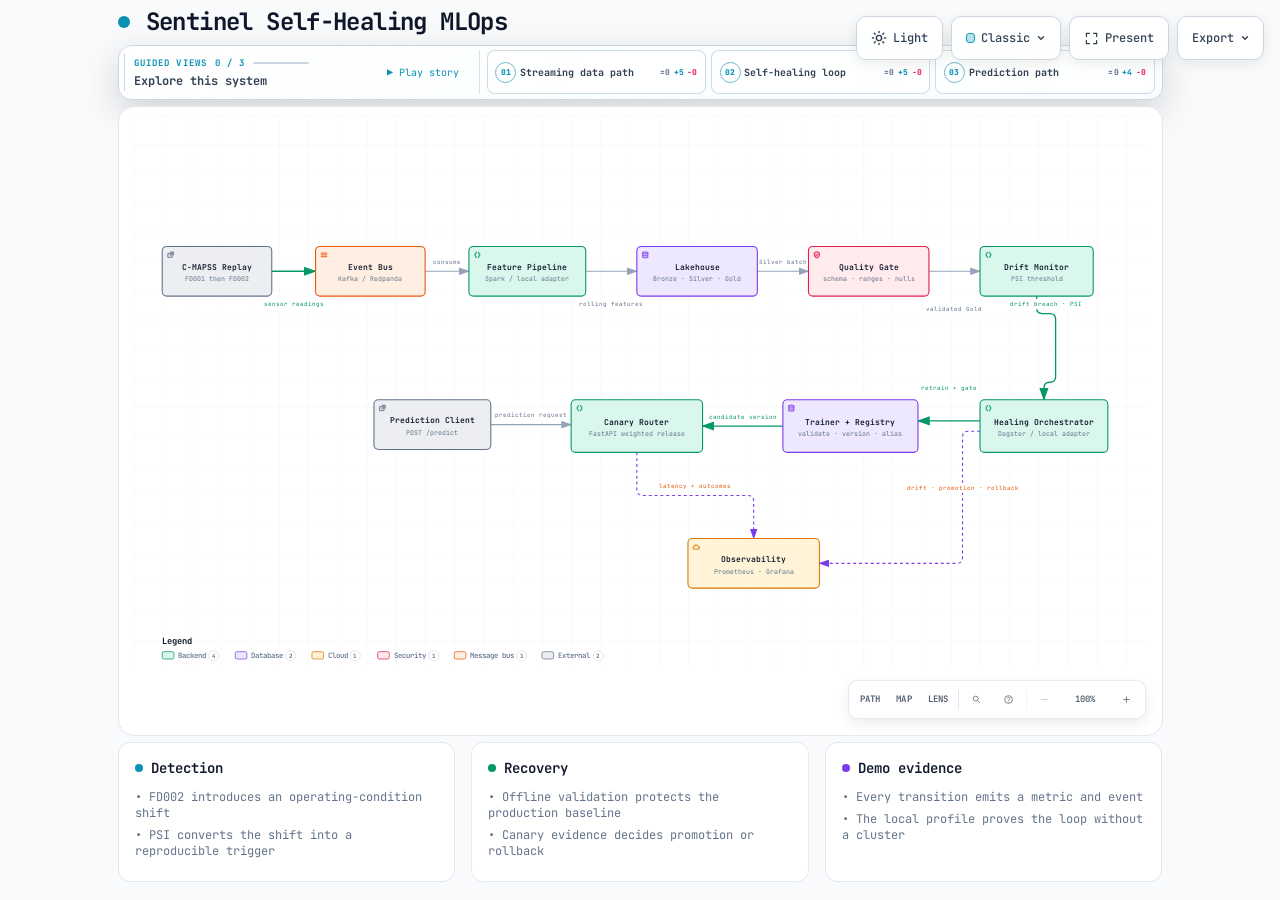
==== architecture.html @ ae62caf4 "feat: add synthetic telemetry generation and associated types - Implemented `generate_telemetry` fun" ====
<!DOCTYPE html>
<html lang="en" data-theme="dark" data-preset="classic">
<head>
  <meta charset="UTF-8">
  <meta name="viewport" content="width=device-width, initial-scale=1.0">
  <meta name="generator" content="archify 2.17.0-dev.0">
  <title>Sentinel Self-Healing MLOps Diagram</title>
  <script>
    // Resolve the theme before first paint so light-preference users don't
    // see a dark flash. The toolbar script below re-applies with UI state.
    (function () {
      try {
        var theme = null;
        try {
          var param = new URLSearchParams(window.location.search).get('theme');
          if (param === 'light' || param === 'dark') theme = param;
          if (new URLSearchParams(window.location.search).get('embed') === '1') {
            document.documentElement.setAttribute('data-embed', 'true');
          }
          if (new URLSearchParams(window.location.search).get('present') === '1') {
            document.documentElement.setAttribute('data-present', 'true');
          }
        } catch (_) {}
        if (!theme) {
          try { theme = localStorage.getItem('archify-theme'); } catch (_) {}
        }
        if (theme !== 'light' && theme !== 'dark') {
          theme = window.matchMedia('(prefers-color-scheme: light)').matches ? 'light' : 'dark';
        }
        document.documentElement.setAttribute('data-theme', theme);
      } catch (_) {}
    })();
  </script>
  <!-- Async font load: a blackholed network must not block first paint.
       The body font stack falls back to system monospace until it lands. -->
  <link rel="preconnect" href="https://fonts.gstatic.com" crossorigin>
  <link href="https://fonts.googleapis.com/css2?family=JetBrains+Mono:wght@400;500;600;700&display=swap"
        rel="stylesheet" media="print" onload="this.media='all'">
  <noscript>
    <link href="https://fonts.googleapis.com/css2?family=JetBrains+Mono:wght@400;500;600;700&display=swap" rel="stylesheet">
  </noscript>
  <style>
    /* ==========================================================
       THEME VARIABLES — switch by toggling [data-theme] on <html>
       ========================================================== */
    :root,
    [data-theme="dark"] {
      --bg: #020617;
      --grid: #1e293b;
      --text: #ffffff;
      --text-muted: #94a3b8;
      --text-dim: #475569;
      /* UI chrome and menu hints need more contrast than SVG .t-dim accents */
      --text-faint: #7d8da1;

      --panel: rgba(15, 23, 42, 0.5);
      --panel-border: #1e293b;
      --lane-fill: rgba(15, 23, 42, 0.22);
      --lane-stroke: #334155;

      --arrow: #64748b;
      --arrow-emphasis: #34d399;

      /* Opaque mask color used behind semi-transparent component fills
         so the arrows drawn underneath are properly hidden. */
      --mask: #0f172a;

      --frontend-fill:    rgba(8, 51, 68, 0.4);
      --frontend-stroke:  #22d3ee;
      --backend-fill:     rgba(6, 78, 59, 0.4);
      --backend-stroke:   #34d399;
      --database-fill:    rgba(76, 29, 149, 0.4);
      --database-stroke:  #a78bfa;
      --cloud-fill:       rgba(120, 53, 15, 0.3);
      --cloud-stroke:     #fbbf24;
      --security-fill:    rgba(136, 19, 55, 0.4);
      --security-stroke:  #fb7185;
      --messagebus-fill:  rgba(251, 146, 60, 0.3);
      --messagebus-stroke:#fb923c;
      --external-fill:    rgba(30, 41, 59, 0.5);
      --external-stroke:  #94a3b8;

      --toolbar-bg:       rgba(15, 23, 42, 0.8);
      --toolbar-border:   #334155;
      --toolbar-text:     #e2e8f0;
      --toolbar-hover:    rgba(15, 23, 42, 0.95);
      --toolbar-menu-bg:  #0f172a;
    }

    [data-theme="light"] {
      --bg: #f8fafc;
      --grid: #e2e8f0;
      --text: #0f172a;
      --text-muted: #64748b;
      --text-dim: #94a3b8;
      --text-faint: #64748b;

      --panel: #ffffff;
      --panel-border: #e2e8f0;
      --lane-fill: rgba(248, 250, 252, 0.65);
      --lane-stroke: #cbd5e1;

      --arrow: #94a3b8;
      --arrow-emphasis: #059669;

      --mask: #ffffff;

      --frontend-fill:    rgba(34, 211, 238, 0.15);
      --frontend-stroke:  #0891b2;
      --backend-fill:     rgba(52, 211, 153, 0.18);
      --backend-stroke:   #059669;
      --database-fill:    rgba(167, 139, 250, 0.2);
      --database-stroke:  #7c3aed;
      --cloud-fill:       rgba(251, 191, 36, 0.18);
      --cloud-stroke:     #d97706;
      --security-fill:    rgba(251, 113, 133, 0.15);
      --security-stroke:  #e11d48;
      --messagebus-fill:  rgba(251, 146, 60, 0.15);
      --messagebus-stroke:#ea580c;
      --external-fill:    rgba(148, 163, 184, 0.18);
      --external-stroke:  #64748b;

      --toolbar-bg:       rgba(255, 255, 255, 0.92);
      --toolbar-border:   #cbd5e1;
      --toolbar-text:     #334155;
      --toolbar-hover:    #ffffff;
      --toolbar-menu-bg:  #ffffff;
    }

    /* ==========================================================
       SIGNAL FLOW — an opt-in, motion-forward visual preset.
       The variables also target a standalone exported SVG, whose
       root carries data-preset and data-theme directly.
       ========================================================== */
    [data-preset="signal-flow"][data-theme="dark"] {
      --bg: #030711;
      --grid: #15233a;
      --panel: rgba(6, 14, 28, 0.78);
      --panel-border: #1d3350;
      --lane-fill: rgba(9, 22, 40, 0.5);
      --lane-stroke: #2c4564;
      --text: #f5fbff;
      --text-muted: #9eb0c7;
      --text-dim: #52667f;
      --text-faint: #7890ad;
      --mask: #07101e;
      --frontend-fill: rgba(6, 182, 212, 0.14);
      --frontend-stroke: #67e8f9;
      --backend-fill: rgba(16, 185, 129, 0.14);
      --backend-stroke: #5eead4;
      --database-fill: rgba(139, 92, 246, 0.16);
      --database-stroke: #c4b5fd;
      --cloud-fill: rgba(245, 158, 11, 0.13);
      --cloud-stroke: #fcd34d;
      --security-fill: rgba(244, 63, 94, 0.13);
      --security-stroke: #fda4af;
      --messagebus-fill: rgba(249, 115, 22, 0.13);
      --messagebus-stroke: #fdba74;
      --external-fill: rgba(71, 85, 105, 0.24);
      --external-stroke: #a5b4c7;
      --arrow: #7890ad;
      --arrow-emphasis: #2dd4bf;
      --toolbar-bg: rgba(7, 16, 30, 0.86);
      --toolbar-border: #29415f;
      --toolbar-menu-bg: #07101e;
    }

    [data-preset="signal-flow"][data-theme="light"] {
      --bg: #f4f9fc;
      --grid: #d4e5ee;
      --panel: rgba(255, 255, 255, 0.82);
      --panel-border: #bfd5e2;
      --lane-fill: rgba(232, 243, 248, 0.62);
      --lane-stroke: #a9c5d5;
      --text: #102638;
      --text-muted: #587287;
      --text-dim: #8aa2b4;
      --text-faint: #668397;
      --mask: #ffffff;
      --frontend-fill: rgba(6, 182, 212, 0.09);
      --frontend-stroke: #0789a1;
      --backend-fill: rgba(5, 150, 105, 0.09);
      --backend-stroke: #087f69;
      --database-fill: rgba(124, 58, 237, 0.09);
      --database-stroke: #7254c7;
      --cloud-fill: rgba(217, 119, 6, 0.08);
      --cloud-stroke: #b9670b;
      --security-fill: rgba(225, 29, 72, 0.08);
      --security-stroke: #c53a59;
      --messagebus-fill: rgba(234, 88, 12, 0.08);
      --messagebus-stroke: #c65f27;
      --external-fill: rgba(100, 116, 139, 0.1);
      --external-stroke: #607a8c;
      --arrow: #7b97aa;
      --arrow-emphasis: #0d9488;
    }

    /* ==========================================================
       BLUEPRINT — a review-first drafting preset for deployment,
       infrastructure, and technical design documentation. It keeps
       the same semantic palette and geometry while trading glow for
       precise grid contrast, squared materials, and drafting marks.
       ========================================================== */
    [data-preset="blueprint"][data-theme="dark"] {
      --bg: #06131f;
      --grid: #17425a;
      --panel: rgba(7, 27, 43, 0.9);
      --panel-border: #27627f;
      --lane-fill: rgba(10, 43, 66, 0.36);
      --lane-stroke: #34799a;
      --text: #e3f6ff;
      --text-muted: #91b8ca;
      --text-dim: #557e92;
      --text-faint: #739caf;
      --mask: #0a2031;
      --frontend-fill: rgba(26, 157, 193, 0.14);
      --frontend-stroke: #66d9ef;
      --backend-fill: rgba(31, 155, 124, 0.13);
      --backend-stroke: #69dfbd;
      --database-fill: rgba(120, 105, 196, 0.14);
      --database-stroke: #b4a8ff;
      --cloud-fill: rgba(197, 145, 43, 0.13);
      --cloud-stroke: #ffd166;
      --security-fill: rgba(199, 76, 104, 0.13);
      --security-stroke: #ff8da1;
      --messagebus-fill: rgba(207, 112, 49, 0.13);
      --messagebus-stroke: #ffad66;
      --external-fill: rgba(84, 119, 139, 0.18);
      --external-stroke: #a7cad9;
      --arrow: #78a3b7;
      --arrow-emphasis: #64dfc1;
      --toolbar-bg: rgba(7, 28, 45, 0.92);
      --toolbar-border: #34799a;
      --toolbar-text: #d8f3ff;
      --toolbar-hover: rgba(18, 58, 83, 0.95);
      --toolbar-menu-bg: #0a2031;
    }

    [data-preset="blueprint"][data-theme="light"] {
      --bg: #edf7fa;
      --grid: #b5d5e1;
      --panel: rgba(249, 253, 255, 0.94);
      --panel-border: #78aabd;
      --lane-fill: rgba(210, 232, 240, 0.42);
      --lane-stroke: #83b2c4;
      --text: #123344;
      --text-muted: #4e7486;
      --text-dim: #86a6b4;
      --text-faint: #668c9d;
      --mask: #f9fdff;
      --frontend-fill: rgba(8, 145, 178, 0.08);
      --frontend-stroke: #087f9c;
      --backend-fill: rgba(5, 128, 101, 0.08);
      --backend-stroke: #08755f;
      --database-fill: rgba(100, 75, 180, 0.08);
      --database-stroke: #6757a8;
      --cloud-fill: rgba(181, 120, 15, 0.08);
      --cloud-stroke: #a86609;
      --security-fill: rgba(190, 48, 80, 0.07);
      --security-stroke: #b32f50;
      --messagebus-fill: rgba(196, 81, 22, 0.07);
      --messagebus-stroke: #b65120;
      --external-fill: rgba(79, 112, 128, 0.08);
      --external-stroke: #506f7e;
      --arrow: #6d93a5;
      --arrow-emphasis: #087f69;
      --toolbar-bg: rgba(247, 252, 254, 0.94);
      --toolbar-border: #8ab5c5;
      --toolbar-text: #294f61;
      --toolbar-hover: #ffffff;
      --toolbar-menu-bg: #f9fdff;
    }

    /* ==========================================================
       EDITORIAL — a warm, publication-minded preset for design
       reviews, launch notes, and documentation. The diagram keeps
       the same semantic palette and exact geometry, but trades
       software chrome for paper, ink, ruled structure, and one
       restrained vermilion accent.
       ========================================================== */
    [data-preset="editorial"][data-theme="dark"] {
      --bg: #181611;
      --grid: #39342a;
      --panel: rgba(35, 31, 24, 0.96);
      --panel-border: #625a4a;
      --lane-fill: rgba(52, 46, 35, 0.46);
      --lane-stroke: #726957;
      --text: #f4eddf;
      --text-muted: #b9ae9b;
      --text-dim: #776e60;
      --text-faint: #9d917e;
      --mask: #231f18;
      --frontend-fill: rgba(43, 133, 142, 0.16);
      --frontend-stroke: #7fc6c7;
      --backend-fill: rgba(63, 132, 92, 0.16);
      --backend-stroke: #8fc29e;
      --database-fill: rgba(117, 91, 141, 0.17);
      --database-stroke: #c0a4d0;
      --cloud-fill: rgba(170, 119, 49, 0.16);
      --cloud-stroke: #d8ad68;
      --security-fill: rgba(157, 69, 65, 0.17);
      --security-stroke: #df9085;
      --messagebus-fill: rgba(174, 79, 42, 0.16);
      --messagebus-stroke: #df946f;
      --external-fill: rgba(126, 115, 96, 0.18);
      --external-stroke: #b8ad99;
      --arrow: #948978;
      --arrow-emphasis: #dd6b3d;
      --toolbar-bg: rgba(35, 31, 24, 0.92);
      --toolbar-border: #625a4a;
      --toolbar-text: #eee5d5;
      --toolbar-hover: #302a20;
      --toolbar-menu-bg: #231f18;
    }

    [data-preset="editorial"][data-theme="light"] {
      --bg: #f2eee5;
      --grid: #d8d0c2;
      --panel: rgba(251, 248, 241, 0.97);
      --panel-border: #c4b9a6;
      --lane-fill: rgba(229, 221, 207, 0.42);
      --lane-stroke: #b8aa94;
      --text: #242018;
      --text-muted: #6f6658;
      --text-dim: #a09788;
      --text-faint: #817767;
      --mask: #fbf8f1;
      --frontend-fill: rgba(31, 117, 126, 0.09);
      --frontend-stroke: #287e84;
      --backend-fill: rgba(42, 119, 75, 0.09);
      --backend-stroke: #397b53;
      --database-fill: rgba(105, 75, 130, 0.09);
      --database-stroke: #765d86;
      --cloud-fill: rgba(157, 103, 31, 0.1);
      --cloud-stroke: #9a671f;
      --security-fill: rgba(153, 58, 52, 0.09);
      --security-stroke: #9e463f;
      --messagebus-fill: rgba(182, 70, 27, 0.09);
      --messagebus-stroke: #ad4b25;
      --external-fill: rgba(101, 91, 75, 0.09);
      --external-stroke: #746b5e;
      --arrow: #8a806f;
      --arrow-emphasis: #bb4c23;
      --toolbar-bg: rgba(251, 248, 241, 0.94);
      --toolbar-border: #c4b9a6;
      --toolbar-text: #40392f;
      --toolbar-hover: #fffdf8;
      --toolbar-menu-bg: #fbf8f1;
    }

    * { margin: 0; padding: 0; box-sizing: border-box; }

    body {
      font-family: 'JetBrains Mono', ui-monospace, SFMono-Regular, Menlo, Consolas, 'DejaVu Sans Mono', 'Liberation Mono', 'Noto Sans Mono CJK SC', 'PingFang SC', 'Hiragino Sans GB', 'Microsoft YaHei', monospace;
      background: var(--bg);
      min-height: 100vh;
      padding: 2rem;
      color: var(--text);
      transition: background 0.2s ease, color 0.2s ease;
    }

    html[data-preset="signal-flow"] body {
      background-image:
        radial-gradient(circle at 18% -8%, rgba(34, 211, 238, 0.14), transparent 34rem),
        radial-gradient(circle at 92% 18%, rgba(139, 92, 246, 0.12), transparent 30rem);
      background-attachment: fixed;
    }
    html[data-preset="signal-flow"][data-theme="light"] body {
      background-image:
        radial-gradient(circle at 18% -8%, rgba(6, 182, 212, 0.12), transparent 34rem),
        radial-gradient(circle at 92% 18%, rgba(139, 92, 246, 0.08), transparent 30rem);
    }
    html[data-preset="blueprint"] body {
      background-image:
        linear-gradient(var(--grid) 1px, transparent 1px),
        linear-gradient(90deg, var(--grid) 1px, transparent 1px);
      background-size: 32px 32px;
      background-position: -1px -1px;
      background-attachment: fixed;
    }
    html[data-preset="editorial"] body {
      background-image:
        linear-gradient(90deg, transparent 0, transparent 5.4rem, color-mix(in srgb, var(--security-stroke) 18%, transparent) 5.4rem, color-mix(in srgb, var(--security-stroke) 18%, transparent) calc(5.4rem + 1px), transparent calc(5.4rem + 1px)),
        repeating-linear-gradient(0deg, transparent 0, transparent 31px, color-mix(in srgb, var(--grid) 36%, transparent) 31px, color-mix(in srgb, var(--grid) 36%, transparent) 32px);
      background-attachment: fixed;
    }

    /* Gallery/embed mode keeps the generated artifact as the source of truth
       while presenting only its diagram surface inside a proof card. */
    html[data-embed="true"] body {
      min-height: 0;
      padding: 0;
      overflow: hidden;
      background: var(--bg);
      background-image: none;
    }
    html[data-embed="true"] .toolbar,
    html[data-embed="true"] .header,
    html[data-embed="true"] .cards,
    html[data-embed="true"] .diagram-nav,
    html[data-embed="true"] .overview-map,
    html[data-embed="true"] .focus-chip,
    html[data-embed="true"] .route-probe,
    html[data-embed="true"] .semantic-lens,
    html[data-embed="true"] .diagram-guide,
    html[data-embed="true"] .node-finder,
    html[data-embed="true"] .guided-views { display: none !important; }
    html[data-embed="true"] .container { max-width: none; }
    html[data-embed="true"] .diagram-container {
      padding: 0.5rem;
      border: 0;
      border-radius: 0;
      box-shadow: none;
    }
    html[data-embed="true"] .diagram-container svg { min-width: 0; }

    /* Share Chapter Cue lives in the HTML viewer layer, not inside the SVG.
       It gives one-shot embeds a title, authored note, truthful stop order,
       and lifecycle state while canonical diagram geometry stays untouched. */
    .share-chapter-cue { display: none; }
    html[data-embed="true"][data-share-playback="true"] .share-chapter-cue:not([hidden]),
    html[data-embed="true"][data-share-moment="true"] .share-chapter-cue:not([hidden]) {
      position: absolute;
      z-index: 18;
      top: 0.85rem;
      left: 50%;
      display: grid;
      grid-template-columns: auto minmax(9rem, 13.5rem) minmax(0, 1fr);
      align-items: center;
      gap: 0.45rem 0.85rem;
      width: min(52rem, calc(100% - 1.5rem));
      min-height: 3.35rem;
      padding: 0.55rem 0.75rem 0.65rem;
      overflow: hidden;
      border: 1px solid color-mix(in srgb, var(--frontend-stroke) 42%, var(--toolbar-border));
      border-radius: 0.75rem;
      background:
        linear-gradient(115deg, color-mix(in srgb, var(--frontend-fill) 52%, transparent), transparent 45%),
        color-mix(in srgb, var(--toolbar-menu-bg) 92%, transparent);
      color: var(--toolbar-text);
      box-shadow: 0 14px 42px rgba(0, 0, 0, 0.3), inset 0 1px 0 rgba(255, 255, 255, 0.045);
      backdrop-filter: blur(16px);
      pointer-events: none;
      animation: archify-share-cue-enter 280ms cubic-bezier(0.22, 1, 0.36, 1) both;
    }
    html[data-preset="blueprint"] .share-chapter-cue {
      border-radius: 0.2rem;
      background:
        linear-gradient(90deg, color-mix(in srgb, var(--frontend-fill) 46%, transparent), transparent 36%),
        var(--toolbar-menu-bg);
      box-shadow: 0 10px 28px rgba(0, 0, 0, 0.2);
      backdrop-filter: none;
    }
    html[data-preset="editorial"] .share-chapter-cue {
      border-color: var(--panel-border);
      background:
        linear-gradient(90deg, color-mix(in srgb, var(--security-fill) 58%, transparent), transparent 42%),
        var(--toolbar-menu-bg);
      box-shadow: 0 10px 30px color-mix(in srgb, #000 18%, transparent);
      backdrop-filter: none;
    }
    html[data-preset="editorial"] .share-chapter-state { color: var(--arrow-emphasis); }
    html[data-preset="editorial"] .share-chapter-state::before {
      border-radius: 0;
      box-shadow: none;
      transform: rotate(45deg) scale(0.8);
    }
    .share-chapter-index {
      display: grid;
      gap: 0.12rem;
      min-width: 5rem;
      padding-right: 0.75rem;
      border-right: 1px solid var(--toolbar-border);
    }
    .share-chapter-state {
      display: inline-flex;
      align-items: center;
      gap: 0.36rem;
      color: var(--frontend-stroke);
      font-size: 0.5rem;
      font-weight: 800;
      letter-spacing: 0.14em;
      text-transform: uppercase;
    }
    .share-chapter-state::before {
      width: 0.38rem;
      height: 0.38rem;
      border-radius: 50%;
      background: currentColor;
      box-shadow: 0 0 10px currentColor;
      content: '';
    }
    .share-chapter-cue[data-state="playing"] .share-chapter-state::before {
      animation: archify-share-cue-pulse 1.15s ease-in-out infinite;
    }
    .share-chapter-count {
      color: var(--text-faint);
      font-size: 0.5rem;
      font-weight: 700;
      letter-spacing: 0.08em;
      text-transform: uppercase;
    }
    .share-chapter-copy { min-width: 0; }
    .share-chapter-copy strong,
    .share-chapter-copy small,
    .share-chapter-route {
      display: block;
      overflow: hidden;
      text-overflow: ellipsis;
      white-space: nowrap;
    }
    .share-chapter-copy strong {
      color: var(--toolbar-text);
      font-size: 0.6875rem;
      line-height: 1.35;
    }
    .share-chapter-copy small {
      margin-top: 0.08rem;
      color: var(--text-muted);
      font-size: 0.5rem;
      line-height: 1.35;
    }
    .share-chapter-route {
      color: color-mix(in srgb, var(--frontend-stroke) 76%, var(--text-muted));
      font-size: 0.5625rem;
      font-weight: 650;
      letter-spacing: 0.015em;
      text-align: right;
    }
    .share-chapter-progress {
      position: absolute;
      right: 0;
      bottom: 0;
      left: 0;
      height: 2px;
      overflow: hidden;
      background: color-mix(in srgb, var(--toolbar-border) 72%, transparent);
    }
    .share-chapter-progress span {
      display: block;
      width: 100%;
      height: 100%;
      background: linear-gradient(90deg, var(--frontend-stroke), var(--database-stroke));
      box-shadow: 0 0 12px var(--frontend-stroke);
      transform: scaleX(0);
      transform-origin: left center;
    }

    /* Presentation Stage is a viewer-only layer: it gives the live diagram
       the viewport while keeping guided views, theme, focus, and exports real.
       Embed mode wins when both query parameters are present. */
    html[data-present="true"]:not([data-embed="true"]) body {
      height: 100dvh;
      min-height: 0;
      padding: 1rem;
      overflow: hidden;
    }
    html[data-present="true"]:not([data-embed="true"]) .container {
      display: flex;
      flex-direction: column;
      gap: 0.75rem;
      width: 100%;
      max-width: none;
      height: calc(100dvh - 2rem);
    }
    html[data-present="true"]:not([data-embed="true"]) .header {
      flex: none;
      min-width: 0;
      margin: 0;
      padding-right: 23rem;
    }
    html[data-present="true"]:not([data-embed="true"]) .header-row { margin-bottom: 0.25rem; }
    html[data-present="true"]:not([data-embed="true"]) .subtitle {
      overflow: hidden;
      text-overflow: ellipsis;
      white-space: nowrap;
    }
    html[data-present="true"]:not([data-embed="true"]) .guided-views {
      flex: none;
      margin-bottom: 0;
    }
    html[data-present="true"]:not([data-embed="true"]) .diagram-container {
      display: flex;
      flex: 1 1 auto;
      align-items: center;
      justify-content: center;
      min-height: 0;
      padding: 0.75rem;
      padding-bottom: calc(0.75rem + var(--archify-nav-reserve));
    }
    html[data-present="true"]:not([data-embed="true"]) .diagram-container > svg {
      flex: 1 1 auto;
      height: 100%;
      min-height: 0;
      width: 100%;
      min-width: 0;
    }
    html[data-present="true"]:not([data-embed="true"]) .cards { display: none; }
    html[data-present="true"]:not([data-embed="true"]) #btn-present {
      border-color: var(--frontend-stroke);
      color: var(--frontend-stroke);
    }

    /* The reader owns only the outer scale. Wide diagrams keep one authored
       SVG/viewBox while the runtime chooses a desktop width from the actual
       vertical budget. This avoids device-specific files and breakpoint
       jumps between a laptop and a tall monitor. */
    .container {
      width: 100%;
      max-width: var(--archify-reader-width, 1440px);
      margin: 0 auto;
    }
    @media (min-width: 768px) and (max-height: 920px) {
      .header { margin-bottom: 1rem; }
      .diagram-container { padding: 1rem; }
      .cards { margin-top: 1rem; }
      .card { padding: 1rem; }
    }

    .header { margin-bottom: 1.5rem; padding-right: 29.5rem; }

    html[data-preset="signal-flow"] .header,
    html[data-preset="blueprint"] .header,
    html[data-preset="editorial"] .header { padding-right: 29.5rem; }

    .header-row {
      display: flex;
      align-items: center;
      gap: 1rem;
      margin-bottom: 0.5rem;
    }

    .pulse-dot {
      width: 12px;
      height: 12px;
      background: var(--frontend-stroke);
      border-radius: 50%;
      animation: none;
    }

    html[data-motion-capable="true"] .pulse-dot { animation: pulse 2s infinite; }

    @keyframes pulse {
      0%, 100% { opacity: 1; }
      50% { opacity: 0.5; }
    }

    h1 {
      font-size: 1.5rem;
      font-weight: 700;
      letter-spacing: -0.025em;
    }

    .subtitle {
      color: var(--text-muted);
      font-size: 0.875rem;
      margin-left: 1.75rem;
    }

    html[data-preset="signal-flow"] .header-row::after {
      content: attr(data-preset-badge-signal-flow);
      margin-left: auto;
      color: var(--frontend-stroke);
      border: 1px solid var(--frontend-stroke);
      border-radius: 999px;
      padding: 0.28rem 0.6rem;
      font-size: 0.625rem;
      letter-spacing: 0.12em;
      opacity: 0.82;
      box-shadow: 0 0 20px rgba(34, 211, 238, 0.12);
      white-space: nowrap;
    }

    html[data-preset="blueprint"] .pulse-dot {
      width: 10px;
      height: 10px;
      border: 1px solid var(--frontend-stroke);
      border-radius: 1px;
      background: transparent;
      box-shadow: inset 0 0 0 2px var(--bg);
      transform: rotate(45deg);
      animation: none;
    }
    html[data-preset="blueprint"] .header-row::after {
      content: attr(data-preset-badge-blueprint);
      margin-left: auto;
      padding: 0.28rem 0.55rem;
      border-top: 1px solid var(--frontend-stroke);
      border-bottom: 1px solid var(--frontend-stroke);
      color: var(--frontend-stroke);
      font-size: 0.5625rem;
      font-weight: 700;
      letter-spacing: 0.14em;
      white-space: nowrap;
    }

    html[data-preset="editorial"] h1,
    html[data-preset="editorial"] .card h3 {
      font-family: Georgia, 'Times New Roman', 'Songti SC', STSong, serif;
      letter-spacing: -0.02em;
    }
    html[data-preset="editorial"] h1 { font-size: 1.72rem; font-weight: 600; }
    html[data-preset="editorial"] .pulse-dot {
      width: 9px;
      height: 9px;
      border: 1px solid var(--arrow-emphasis);
      border-radius: 0;
      background: var(--arrow-emphasis);
      box-shadow: 0 0 0 3px color-mix(in srgb, var(--arrow-emphasis) 14%, transparent);
      transform: rotate(45deg);
      animation: none;
    }
    html[data-preset="editorial"] .header-row::after {
      content: attr(data-preset-badge-editorial);
      margin-left: auto;
      padding: 0.32rem 0 0.24rem;
      border-bottom: 2px solid var(--arrow-emphasis);
      color: var(--arrow-emphasis);
      font-family: Georgia, 'Times New Roman', serif;
      font-size: 0.625rem;
      font-style: italic;
      font-weight: 600;
      letter-spacing: 0.08em;
      white-space: nowrap;
    }

    .diagram-container {
      --archify-nav-reserve: 0px;
      background: var(--panel);
      border-radius: 1rem;
      border: 1px solid var(--panel-border);
      padding: 1.5rem;
      padding-bottom: calc(1.5rem + var(--archify-nav-reserve));
      overflow: hidden;
      position: relative;
    }

    html[data-preset="signal-flow"] .diagram-container {
      position: relative;
      overflow: hidden;
      background: linear-gradient(180deg, rgba(8, 20, 38, 0.82), rgba(3, 8, 18, 0.94));
      box-shadow: inset 0 1px 0 rgba(255, 255, 255, 0.04), 0 28px 80px rgba(0, 0, 0, 0.34);
    }
    html[data-preset="signal-flow"][data-theme="light"] .diagram-container {
      background: linear-gradient(180deg, rgba(255, 255, 255, 0.9), rgba(237, 246, 250, 0.94));
      box-shadow: inset 0 1px 0 rgba(255, 255, 255, 0.72), 0 24px 60px rgba(45, 78, 99, 0.12);
    }
    html[data-preset="blueprint"] .diagram-container {
      border-color: var(--panel-border);
      border-radius: 0.35rem;
      background: var(--panel);
      box-shadow:
        inset 0 0 0 1px color-mix(in srgb, var(--panel-border) 34%, transparent),
        0 18px 48px rgba(0, 0, 0, 0.16);
    }
    html[data-preset="blueprint"] .diagram-container::after {
      content: "";
      position: absolute;
      z-index: 10;
      inset: 0.7rem;
      pointer-events: none;
      background:
        linear-gradient(var(--frontend-stroke), var(--frontend-stroke)) left top / 1.35rem 1px no-repeat,
        linear-gradient(var(--frontend-stroke), var(--frontend-stroke)) left top / 1px 1.35rem no-repeat,
        linear-gradient(var(--frontend-stroke), var(--frontend-stroke)) right top / 1.35rem 1px no-repeat,
        linear-gradient(var(--frontend-stroke), var(--frontend-stroke)) right top / 1px 1.35rem no-repeat,
        linear-gradient(var(--frontend-stroke), var(--frontend-stroke)) left bottom / 1.35rem 1px no-repeat,
        linear-gradient(var(--frontend-stroke), var(--frontend-stroke)) left bottom / 1px 1.35rem no-repeat,
        linear-gradient(var(--frontend-stroke), var(--frontend-stroke)) right bottom / 1.35rem 1px no-repeat,
        linear-gradient(var(--frontend-stroke), var(--frontend-stroke)) right bottom / 1px 1.35rem no-repeat;
      opacity: 0.58;
    }
    html[data-preset="editorial"] .diagram-container {
      overflow: hidden;
      border-color: var(--panel-border);
      border-radius: 0.38rem;
      background:
        linear-gradient(90deg, color-mix(in srgb, var(--security-fill) 58%, transparent), transparent 12%),
        var(--panel);
      box-shadow:
        0 1px 0 color-mix(in srgb, var(--text) 6%, transparent),
        0 18px 48px color-mix(in srgb, #000 19%, transparent);
    }
    html[data-preset="editorial"] .diagram-container::after {
      position: absolute;
      z-index: 10;
      top: 0.72rem;
      right: 1.25rem;
      padding: 0.2rem 0.52rem;
      border: 1px solid var(--panel-border);
      background: var(--panel);
      color: var(--arrow-emphasis);
      content: attr(data-preset-badge-editorial-plate);
      font-family: Georgia, 'Times New Roman', serif;
      font-size: 0.52rem;
      font-style: italic;
      font-weight: 600;
      letter-spacing: 0.09em;
      pointer-events: none;
    }
    html[data-embed="true"][data-preset="editorial"] .diagram-container::after { display: none; }
    html[data-motion-capable="true"][data-preset="signal-flow"][data-ambient-motion="running"] .diagram-container::before {
      content: "";
      position: absolute;
      inset: 0;
      pointer-events: none;
      background: linear-gradient(115deg, transparent 28%, rgba(103, 232, 249, 0.035) 48%, transparent 68%);
      transform: translateX(-70%);
      animation: archify-signal-scan 4.8s ease-in-out 1 both;
    }

    /* Motion Governor gives the reader a real static state and gives the
       strongest semantic action the only motion budget. Atmosphere resets to
       its authored base instead of freezing mid-cycle. Static artifacts never
       start a decorative pulse or scan. */
    html:not([data-motion-capable="true"]) svg[data-animation="trace"] [data-animate] {
      animation: none !important;
    }
    html[data-motion="still"] .pulse-dot,
    html[data-motion="still"] .diagram-container::before,
    html[data-motion="still"] svg[data-animation="trace"] [data-animate],
    html[data-motion-owner] .pulse-dot,
    html[data-motion-owner] .diagram-container::before,
    html[data-motion-owner] svg[data-animation="trace"] [data-animate],
    html[data-embed="true"] .pulse-dot,
    html[data-embed="true"] .diagram-container::before,
    html[data-share-playback="true"] .pulse-dot,
    html[data-share-playback="true"] .diagram-container::before,
    html[data-document-hidden="true"] .pulse-dot,
    html[data-document-hidden="true"] .diagram-container::before,
    html[data-document-hidden="true"] svg[data-animation="trace"] [data-animate] {
      animation: none !important;
    }
    html[data-motion="still"] .diagram-container::before,
    html[data-motion-owner] .diagram-container::before,
    html[data-embed="true"] .diagram-container::before,
    html[data-share-playback="true"] .diagram-container::before {
      opacity: 0;
    }
    html[data-motion="still"] .guided-view-progress span,
    html[data-motion="still"] .guided-story-caption,
    html[data-motion="still"] .story-trail-flow,
    html[data-motion="still"] .intent-trace-flow,
    html[data-motion="still"] .route-probe-flow,
    html[data-motion="still"] .route-journey-flow,
    html[data-motion="still"] .semantic-lens-flow,
    html[data-motion="still"] .diagram-guide,
    html[data-motion="still"] [data-story-step],
    html[data-motion="still"] .overview-map-live,
    html[data-motion="still"] .guided-view-stop,
    html[data-motion="still"] .share-chapter-cue,
    html[data-motion="still"] .share-chapter-state::before,
    html[data-motion="still"] .share-chapter-progress span,
    html[data-document-hidden="true"] .guided-view-progress span,
    html[data-document-hidden="true"] .story-trail-flow,
    html[data-document-hidden="true"] .intent-trace-flow,
    html[data-document-hidden="true"] .route-probe-flow,
    html[data-document-hidden="true"] .route-journey-flow,
    html[data-document-hidden="true"] .semantic-lens-flow,
    html[data-document-hidden="true"] .diagram-guide,
    html[data-document-hidden="true"] [data-story-step],
    html[data-document-hidden="true"] .overview-map-live,
    html[data-document-hidden="true"] .guided-view-stop,
    html[data-document-hidden="true"] .share-chapter-cue,
    html[data-document-hidden="true"] .share-chapter-state::before,
    html[data-document-hidden="true"] .share-chapter-progress span {
      animation: none !important;
    }
    html[data-motion="still"] .guided-view-progress span {
      transform: scaleX(1) !important;
    }
    html[data-motion="still"] svg[data-story-playing="true"] .story-trail-flow {
      stroke-dasharray: none;
      stroke-dashoffset: 0;
      opacity: 0.55;
    }
    html[data-motion="still"] .intent-trace-flow,
    html[data-motion="still"] .route-probe-flow {
      stroke-dasharray: none;
      stroke-dashoffset: 0;
      opacity: 0.72;
    }
    html[data-motion="still"] .route-journey-overlay,
    html[data-document-hidden="true"] .route-journey-overlay { display: none !important; }
    html[data-motion="still"] .relationship-pulse-overlay,
    html[data-motion="still"] .story-carrier-overlay,
    html[data-document-hidden="true"] .story-carrier-overlay { display: none !important; }
    html[data-motion="still"] .chapter-handoff-overlay { display: none !important; }
    html[data-motion="still"] .chapter-handoff-anchor { animation: none !important; }
    html[data-motion="still"] .guided-view-chapter,
    html[data-motion="still"] svg [data-node-id],
    html[data-motion="still"] svg [data-edge-from],
    html[data-motion="still"] svg [data-detail],
    html[data-motion="still"] svg [data-detail-anchor],
    html[data-motion="still"] svg [data-legend-hit],
    html[data-motion="still"] svg {
      transition: none !important;
    }

    svg {
      width: 100%;
      min-width: min(900px, 100%);
      display: block;
      transform-origin: 0 0;
      transition: transform 0.18s ease;
    }

    .diagram-container.is-camera-moving svg {
      transition: transform 0.42s cubic-bezier(0.22, 1, 0.36, 1);
    }
    .diagram-container.is-camera-transaction svg { transition: none; }
    .diagram-container.is-pannable { cursor: grab; }
    .diagram-container.is-panning { cursor: grabbing; user-select: none; }
    .diagram-container.is-panning svg { transition: none; }

    .diagram-nav {
      position: absolute;
      right: 1rem;
      bottom: 1rem;
      z-index: 12;
      display: inline-flex;
      align-items: center;
      max-width: calc(100% - 2rem);
      padding: 0.15rem;
      gap: 0;
      overflow-x: auto;
      border: 1px solid color-mix(in srgb, var(--toolbar-border) 48%, transparent);
      border-radius: 0.58rem;
      background: color-mix(in srgb, var(--toolbar-bg) 82%, transparent);
      box-shadow: 0 5px 14px rgba(0, 0, 0, 0.07);
      backdrop-filter: blur(10px);
      scrollbar-width: none;
    }
    .diagram-nav::-webkit-scrollbar { display: none; }
    .diagram-nav button,
    .focus-chip button,
    .guided-views button {
      border: 0;
      background: transparent;
      color: var(--toolbar-text);
      font: inherit;
      cursor: pointer;
    }
    .diagram-nav button {
      min-width: 2rem;
      height: 2rem;
      padding: 0 0.35rem;
      border-radius: 0.35rem;
      color: color-mix(in srgb, var(--toolbar-text) 68%, transparent);
      font-size: 0.56rem;
      font-weight: 600;
      letter-spacing: 0.02em;
      transition: background 0.15s, color 0.15s;
    }
    .diagram-nav button:hover,
    .diagram-nav button:focus-visible,
    .focus-chip button:hover,
    .focus-chip button:focus-visible,
    .guided-views button:hover,
    .guided-views button:focus-visible { background: var(--toolbar-hover); }
    .diagram-nav button:focus-visible,
    .focus-chip button:focus-visible,
    .guided-views button:focus-visible {
      outline: 2px solid var(--frontend-stroke);
      outline-offset: 1px;
    }
    .diagram-nav button:disabled { opacity: 0.38; cursor: default; }
    .diagram-nav button:disabled:hover { background: transparent; }
    .diagram-nav #btn-route-probe,
    .diagram-nav #btn-overview-map,
    .diagram-nav #btn-semantic-lens {
      min-width: auto;
      padding-inline: 0.5rem;
      color: color-mix(in srgb, var(--toolbar-text) 86%, transparent);
      font-weight: 650;
    }
    .diagram-nav #btn-node-finder,
    .diagram-nav [data-view="out"] {
      position: relative;
      margin-left: 0.25rem;
    }
    .diagram-nav #btn-node-finder::before,
    .diagram-nav [data-view="out"]::before {
      position: absolute;
      top: 0.4rem;
      bottom: 0.4rem;
      left: -0.13rem;
      width: 1px;
      background: color-mix(in srgb, var(--toolbar-border) 62%, transparent);
      content: "";
      pointer-events: none;
    }
    .diagram-nav-icon {
      display: block;
      width: 0.72rem;
      height: 0.72rem;
      margin: auto;
      background: currentColor;
      -webkit-mask-position: center;
      -webkit-mask-repeat: no-repeat;
      -webkit-mask-size: contain;
      mask-position: center;
      mask-repeat: no-repeat;
      mask-size: contain;
    }
    .diagram-nav-icon.find {
      -webkit-mask-image: url("data:image/svg+xml,%3Csvg xmlns='http://www.w3.org/2000/svg' viewBox='0 0 20 20'%3E%3Ccircle cx='8.5' cy='8.5' r='4.5' fill='none' stroke='black' stroke-width='1.8'/%3E%3Cpath d='m12 12 4 4' fill='none' stroke='black' stroke-width='1.8' stroke-linecap='round'/%3E%3C/svg%3E");
      mask-image: url("data:image/svg+xml,%3Csvg xmlns='http://www.w3.org/2000/svg' viewBox='0 0 20 20'%3E%3Ccircle cx='8.5' cy='8.5' r='4.5' fill='none' stroke='black' stroke-width='1.8'/%3E%3Cpath d='m12 12 4 4' fill='none' stroke='black' stroke-width='1.8' stroke-linecap='round'/%3E%3C/svg%3E");
    }
    .diagram-nav-icon.guide {
      -webkit-mask-image: url("data:image/svg+xml,%3Csvg xmlns='http://www.w3.org/2000/svg' viewBox='0 0 20 20'%3E%3Ccircle cx='10' cy='10' r='7' fill='none' stroke='black' stroke-width='1.7'/%3E%3Cpath d='M7.8 7.3a2.4 2.4 0 014.6.9c0 1.8-2.4 2-2.4 3.7M10 14.9h.01' fill='none' stroke='black' stroke-width='1.7' stroke-linecap='round'/%3E%3C/svg%3E");
      mask-image: url("data:image/svg+xml,%3Csvg xmlns='http://www.w3.org/2000/svg' viewBox='0 0 20 20'%3E%3Ccircle cx='10' cy='10' r='7' fill='none' stroke='black' stroke-width='1.7'/%3E%3Cpath d='M7.8 7.3a2.4 2.4 0 014.6.9c0 1.8-2.4 2-2.4 3.7M10 14.9h.01' fill='none' stroke='black' stroke-width='1.7' stroke-linecap='round'/%3E%3C/svg%3E");
    }
    .diagram-nav-icon.minus {
      -webkit-mask-image: url("data:image/svg+xml,%3Csvg xmlns='http://www.w3.org/2000/svg' viewBox='0 0 20 20'%3E%3Cpath d='M5 10h10' fill='none' stroke='black' stroke-width='1.8' stroke-linecap='round'/%3E%3C/svg%3E");
      mask-image: url("data:image/svg+xml,%3Csvg xmlns='http://www.w3.org/2000/svg' viewBox='0 0 20 20'%3E%3Cpath d='M5 10h10' fill='none' stroke='black' stroke-width='1.8' stroke-linecap='round'/%3E%3C/svg%3E");
    }
    .diagram-nav-icon.plus {
      -webkit-mask-image: url("data:image/svg+xml,%3Csvg xmlns='http://www.w3.org/2000/svg' viewBox='0 0 20 20'%3E%3Cpath d='M10 5v10M5 10h10' fill='none' stroke='black' stroke-width='1.8' stroke-linecap='round'/%3E%3C/svg%3E");
      mask-image: url("data:image/svg+xml,%3Csvg xmlns='http://www.w3.org/2000/svg' viewBox='0 0 20 20'%3E%3Cpath d='M10 5v10M5 10h10' fill='none' stroke='black' stroke-width='1.8' stroke-linecap='round'/%3E%3C/svg%3E");
    }
    .diagram-nav [data-view="reset"] {
      display: inline-flex;
      align-items: center;
      justify-content: center;
      gap: 0.2rem;
      min-width: 3.1rem;
      padding-inline: 0.35rem;
    }
    .diagram-nav [data-view="reset"][data-detail-visible] {
      min-width: 3.8rem;
    }
    .diagram-nav-detail {
      color: color-mix(in srgb, var(--toolbar-text) 52%, transparent);
      font-size: 0.44rem;
      font-weight: 700;
      line-height: 1;
      letter-spacing: 0.07em;
    }
    .diagram-nav-percent {
      color: color-mix(in srgb, var(--toolbar-text) 84%, transparent);
      font-size: 0.55rem;
      font-weight: 650;
      line-height: 1;
    }
    .diagram-container[data-camera-indicator="true"] .diagram-nav-detail,
    .diagram-container[data-camera-indicator="true"] .diagram-nav-percent { color: var(--frontend-stroke); }
    .diagram-nav #btn-diagram-guide[aria-expanded="true"] {
      color: var(--cloud-stroke);
      background: var(--toolbar-hover);
    }

    /* Semantic Radar is a deliberately simplified, viewer-only overview. It
       uses authored node bounds and the live camera viewport rather than
       cloning the canonical SVG, so IDs, filters, animation, and export state
       stay singular and deterministic. */
    .overview-map {
      position: absolute;
      right: 1rem;
      bottom: calc(4.15rem + var(--archify-nav-reserve));
      z-index: 12;
      width: 11.25rem;
      overflow: hidden;
      border: 1px solid color-mix(in srgb, var(--frontend-stroke) 52%, var(--toolbar-border));
      border-radius: 0.78rem;
      background: var(--toolbar-menu-bg);
      color: var(--toolbar-text);
      box-shadow: 0 16px 42px rgba(0, 0, 0, 0.3);
      backdrop-filter: blur(16px);
      font-size: 0.625rem;
    }
    .overview-map[hidden] { display: none; }
    .overview-map[data-docked="true"] {
      position: fixed;
      right: var(--archify-radar-right, 1rem);
      top: var(--archify-radar-top, 1rem);
      bottom: auto;
    }
    .overview-map[data-docked="true"][data-dock-side="left"] {
      right: auto;
      left: var(--archify-radar-left, 1rem);
    }
    html[data-preset="blueprint"] .overview-map { border-radius: 0.28rem; }
    .overview-map-head {
      display: grid;
      grid-template-columns: auto minmax(0, 1fr) auto;
      align-items: center;
      gap: 0.45rem;
      min-height: 2.25rem;
      padding: 0.42rem 0.48rem 0.38rem 0.55rem;
      border-bottom: 1px solid var(--toolbar-border);
      background: linear-gradient(110deg, color-mix(in srgb, var(--frontend-fill) 45%, transparent), transparent 68%);
      cursor: grab;
      touch-action: none;
      user-select: none;
    }
    .overview-map[data-panel-dragging="true"] .overview-map-head { cursor: grabbing; }
    .overview-map[data-placement-invalid="true"] {
      border-color: var(--security-stroke);
      box-shadow: 0 0 0 2px color-mix(in srgb, var(--security-stroke) 34%, transparent), 0 16px 42px rgba(0, 0, 0, 0.3);
    }
    .overview-map[data-compact="true"] {
      width: 7.4rem;
    }
    .overview-map[data-compact="true"] .overview-map-head {
      grid-template-columns: minmax(0, 1fr) auto;
      gap: 0.24rem;
      min-height: 1.5rem;
      padding: 0.05rem 0.16rem 0.05rem 0.32rem;
      border-bottom: 0;
    }
    .overview-map[data-compact="true"] .overview-map-live,
    .overview-map[data-compact="true"] .overview-map-copy,
    .overview-map[data-compact="true"] .overview-map-surface,
    .overview-map[data-compact="true"] .overview-map-hint {
      display: none;
    }
    .overview-map[data-compact="true"] .overview-map-expand { display: inline-flex; }
    .overview-map[data-compact="true"] .overview-map-close {
      width: 1.15rem;
      height: 1.15rem;
      font-size: 0.72rem;
    }
    .overview-map-live {
      width: 0.42rem;
      height: 0.42rem;
      border-radius: 50%;
      background: var(--backend-stroke);
      box-shadow: 0 0 0 0 color-mix(in srgb, var(--backend-stroke) 52%, transparent);
      animation: archify-radar-live 2.4s ease-out infinite;
    }
    .overview-map-copy { min-width: 0; line-height: 1.1; }
    .overview-map-copy strong {
      display: block;
      overflow: hidden;
      color: var(--frontend-stroke);
      font-size: 0.59rem;
      letter-spacing: 0.12em;
      text-transform: uppercase;
      white-space: nowrap;
      text-overflow: ellipsis;
    }
    .overview-map-copy small {
      display: block;
      margin-top: 0.18rem;
      overflow: hidden;
      color: var(--text-faint);
      font-size: 0.52rem;
      letter-spacing: 0.04em;
      white-space: nowrap;
      text-overflow: ellipsis;
    }
    .overview-map-expand {
      display: none;
      align-items: center;
      justify-content: center;
      min-width: 0;
      height: 1.2rem;
      padding: 0 0.34rem;
      overflow: hidden;
      border: 0;
      border-radius: 0.3rem;
      background: transparent;
      color: var(--frontend-stroke);
      font: inherit;
      font-size: 0.49rem;
      font-weight: 700;
      letter-spacing: 0.06em;
      text-transform: uppercase;
      white-space: nowrap;
      cursor: pointer;
    }
    .overview-map-close {
      width: 1.55rem;
      height: 1.55rem;
      padding: 0;
      border: 0;
      border-radius: 0.34rem;
      background: transparent;
      color: var(--toolbar-text);
      font: inherit;
      font-size: 0.9rem;
      cursor: pointer;
    }
    .overview-map-expand:hover,
    .overview-map-expand:focus-visible,
    .overview-map-close:hover,
    .overview-map-close:focus-visible { background: var(--toolbar-hover); }
    .overview-map-expand:focus-visible,
    .overview-map-close:focus-visible,
    .overview-map-surface:focus-visible,
    .overview-map-node:focus-visible {
      outline: 2px solid var(--frontend-stroke);
      outline-offset: 1px;
    }
    .overview-map-surface {
      position: relative;
      height: 7rem;
      margin: 0.42rem;
      overflow: hidden;
      border: 1px solid color-mix(in srgb, var(--panel-border) 72%, transparent);
      border-radius: 0.42rem;
      background:
        linear-gradient(color-mix(in srgb, var(--panel-border) 26%, transparent) 1px, transparent 1px),
        linear-gradient(90deg, color-mix(in srgb, var(--panel-border) 26%, transparent) 1px, transparent 1px),
        color-mix(in srgb, var(--bg) 86%, transparent);
      background-size: 12px 12px;
      cursor: crosshair;
      touch-action: none;
    }
    html[data-preset="blueprint"] .overview-map-surface { border-radius: 0.1rem; }
    .overview-map-surface > svg {
      width: 100%;
      height: 100%;
      min-width: 0;
      transform: none !important;
      transition: none !important;
      display: block;
      overflow: visible;
    }
    .overview-map-node {
      fill: var(--backend-stroke);
      fill-opacity: 0.52;
      stroke: var(--backend-stroke);
      stroke-opacity: 0.86;
      vector-effect: non-scaling-stroke;
      cursor: pointer;
      transition: fill-opacity 140ms ease, stroke-width 140ms ease, filter 140ms ease;
    }
    .overview-map-node[data-kind="frontend"],
    .overview-map-node[data-kind="start"] { fill: var(--frontend-stroke); stroke: var(--frontend-stroke); }
    .overview-map-node[data-kind="database"],
    .overview-map-node[data-kind="success"] { fill: var(--database-stroke); stroke: var(--database-stroke); }
    .overview-map-node[data-kind="cloud"],
    .overview-map-node[data-kind="waiting"] { fill: var(--cloud-stroke); stroke: var(--cloud-stroke); }
    .overview-map-node[data-kind="messagebus"] { fill: var(--messagebus-stroke); stroke: var(--messagebus-stroke); }
    .overview-map-node[data-kind="security"],
    .overview-map-node[data-kind="decision"],
    .overview-map-node[data-kind="failure"] { fill: var(--security-stroke); stroke: var(--security-stroke); }
    .overview-map-node[data-kind="external"],
    .overview-map-node[data-kind="neutral"] { fill: var(--external-stroke); stroke: var(--external-stroke); }
    .overview-map-node[data-radar-active="true"],
    .overview-map-node:hover,
    .overview-map-node:focus-visible {
      fill-opacity: 0.92;
      stroke-width: 2.2;
      filter: drop-shadow(0 0 3px currentColor);
    }
    .overview-map-viewport {
      fill: color-mix(in srgb, var(--frontend-fill) 56%, transparent);
      stroke: var(--frontend-stroke);
      stroke-width: 2;
      vector-effect: non-scaling-stroke;
      pointer-events: none;
      filter: drop-shadow(0 0 3px color-mix(in srgb, var(--frontend-stroke) 54%, transparent));
    }
    .overview-map-hint {
      display: flex;
      justify-content: space-between;
      gap: 0.5rem;
      padding: 0 0.52rem 0.46rem;
      color: var(--text-faint);
      font-size: 0.49rem;
      letter-spacing: 0.06em;
      text-transform: uppercase;
    }
    .diagram-nav #btn-overview-map[aria-expanded="true"] {
      color: var(--frontend-stroke);
      background: var(--toolbar-hover);
    }
    .overview-map-feedback {
      position: absolute;
      right: 1rem;
      bottom: 4.15rem;
      z-index: 13;
      max-width: min(16rem, calc(100% - 2rem));
      padding: 0.38rem 0.55rem;
      border: 1px solid color-mix(in srgb, var(--frontend-stroke) 52%, var(--toolbar-border));
      border-radius: 0.5rem;
      background: var(--toolbar-menu-bg);
      color: var(--toolbar-text);
      box-shadow: 0 8px 24px rgba(0, 0, 0, 0.2);
      font-size: 0.52rem;
      line-height: 1.35;
      pointer-events: none;
    }
    .overview-map-feedback[hidden] { display: none; }
    .focus-chip[data-radar-yielded="true"] { display: none !important; }
    .diagram-nav #btn-route-probe[aria-pressed="true"] {
      color: var(--backend-stroke);
      background: var(--toolbar-hover);
    }
    .diagram-nav #btn-semantic-lens[aria-expanded="true"],
    .diagram-nav #btn-semantic-lens[aria-pressed="true"] {
      color: var(--database-stroke);
      background: var(--toolbar-hover);
    }

    /* Semantic Lens turns the compiled node-kind palette into an analytical
       legend. One kind reveals its real traffic; two kinds compare only their
       direct authored relationships. Geometry and the canonical SVG stay put. */
    .semantic-lens {
      position: absolute;
      right: 1rem;
      bottom: calc(4.15rem + var(--archify-nav-reserve));
      z-index: 24;
      width: min(20rem, calc(100% - 2rem));
      overflow: hidden;
      border: 1px solid color-mix(in srgb, var(--database-stroke) 58%, var(--toolbar-border));
      border-radius: 0.82rem;
      background:
        linear-gradient(135deg, color-mix(in srgb, var(--database-fill) 34%, transparent), transparent 48%),
        var(--toolbar-menu-bg);
      color: var(--toolbar-text);
      box-shadow: 0 18px 52px rgba(0, 0, 0, 0.36);
      backdrop-filter: blur(18px);
      animation: archify-lens-in 180ms cubic-bezier(0.22, 1, 0.36, 1);
    }
    .semantic-lens[hidden] { display: none; }
    .semantic-lens[data-dock-side="left"] { left: 1rem; right: auto; }
    .semantic-lens[data-dock-side="right"] { left: auto; right: 1rem; }
    html[data-preset="blueprint"] .semantic-lens { border-radius: 0.28rem; }
    .semantic-lens-head {
      display: grid;
      grid-template-columns: minmax(0, 1fr) auto;
      align-items: start;
      gap: 0.75rem;
      padding: 0.72rem 0.78rem 0.62rem;
      border-bottom: 1px solid var(--toolbar-border);
    }
    .semantic-lens-eyebrow {
      display: block;
      color: var(--database-stroke);
      font-size: 0.5rem;
      font-weight: 800;
      letter-spacing: 0.16em;
      text-transform: uppercase;
    }
    .semantic-lens-title {
      display: block;
      margin-top: 0.16rem;
      color: var(--text);
      font-size: 0.82rem;
      letter-spacing: -0.02em;
    }
    .semantic-lens-close {
      width: 1.75rem;
      height: 1.75rem;
      padding: 0;
      border: 0;
      border-radius: 0.35rem;
      background: transparent;
      color: var(--toolbar-text);
      font: inherit;
      font-size: 1rem;
      cursor: pointer;
    }
    .semantic-lens-close:hover,
    .semantic-lens-close:focus-visible { background: var(--toolbar-hover); }
    .semantic-lens-instruction {
      margin: 0;
      padding: 0.52rem 0.78rem 0.48rem;
      color: var(--text-faint);
      font-size: 0.55rem;
      line-height: 1.45;
    }
    .semantic-lens-kinds {
      display: grid;
      grid-template-columns: 1fr 1fr;
      gap: 0.3rem;
      max-height: min(15rem, 40vh);
      padding: 0 0.5rem 0.5rem;
      overflow-y: auto;
      scrollbar-width: thin;
    }
    .semantic-lens-kind {
      --lens-color: var(--external-stroke);
      display: grid;
      grid-template-columns: auto minmax(0, 1fr) auto;
      align-items: center;
      gap: 0.42rem;
      min-width: 0;
      min-height: 2.15rem;
      padding: 0.35rem 0.42rem;
      border: 1px solid color-mix(in srgb, var(--lens-color) 24%, var(--toolbar-border));
      border-radius: 0.45rem;
      background: color-mix(in srgb, var(--panel) 76%, transparent);
      color: var(--toolbar-text);
      font: inherit;
      text-align: left;
      cursor: pointer;
      transition: border-color 140ms ease, background 140ms ease, opacity 140ms ease;
    }
    html[data-preset="blueprint"] .semantic-lens-kind { border-radius: 0.12rem; }
    .semantic-lens-kind[data-kind="frontend"],
    .semantic-lens-kind[data-kind="start"] { --lens-color: var(--frontend-stroke); }
    .semantic-lens-kind[data-kind="backend"],
    .semantic-lens-kind[data-kind="active"] { --lens-color: var(--backend-stroke); }
    .semantic-lens-kind[data-kind="database"],
    .semantic-lens-kind[data-kind="success"] { --lens-color: var(--database-stroke); }
    .semantic-lens-kind[data-kind="cloud"],
    .semantic-lens-kind[data-kind="waiting"] { --lens-color: var(--cloud-stroke); }
    .semantic-lens-kind[data-kind="messagebus"] { --lens-color: var(--messagebus-stroke); }
    .semantic-lens-kind[data-kind="security"],
    .semantic-lens-kind[data-kind="decision"],
    .semantic-lens-kind[data-kind="failure"] { --lens-color: var(--security-stroke); }
    .semantic-lens-kind:hover,
    .semantic-lens-kind:focus-visible,
    .semantic-lens-kind[aria-pressed="true"] {
      border-color: color-mix(in srgb, var(--lens-color) 78%, var(--toolbar-border));
      background: color-mix(in srgb, var(--lens-color) 11%, var(--panel));
    }
    .semantic-lens-kind:focus-visible,
    .semantic-lens-close:focus-visible,
    .semantic-lens-actions button:focus-visible {
      outline: 2px solid var(--database-stroke);
      outline-offset: 1px;
    }
    .semantic-lens-kind:disabled { opacity: 0.34; cursor: default; }
    .semantic-lens-swatch {
      width: 0.48rem;
      height: 0.48rem;
      border-radius: 50%;
      background: var(--lens-color);
      box-shadow: 0 0 8px color-mix(in srgb, var(--lens-color) 58%, transparent);
    }
    .semantic-lens-kind strong {
      overflow: hidden;
      color: var(--text);
      font-size: 0.61rem;
      text-overflow: ellipsis;
      white-space: nowrap;
    }
    .semantic-lens-kind em {
      color: var(--lens-color);
      font-size: 0.54rem;
      font-style: normal;
      font-weight: 800;
    }
    .semantic-lens-status {
      min-height: 2.5rem;
      margin: 0;
      padding: 0.55rem 0.78rem;
      border-top: 1px solid var(--toolbar-border);
      color: var(--text-faint);
      font-size: 0.55rem;
      line-height: 1.45;
    }
    .semantic-lens-status strong { color: var(--database-stroke); font-weight: 800; }
    .semantic-lens-actions {
      display: flex;
      justify-content: flex-end;
      gap: 0.28rem;
      padding: 0 0.62rem 0.62rem;
    }
    .semantic-lens-actions button {
      min-height: 1.8rem;
      padding: 0.28rem 0.48rem;
      border: 0;
      border-radius: 0.35rem;
      background: transparent;
      color: var(--toolbar-text);
      font: inherit;
      font-size: 0.56rem;
      cursor: pointer;
    }
    .semantic-lens-actions button:hover { background: var(--toolbar-hover); }
    .semantic-lens-actions #semantic-lens-copy { color: var(--database-stroke); }
    @keyframes archify-lens-in {
      from { opacity: 0; transform: translateY(5px) scale(0.985); }
      to { opacity: 1; transform: translateY(0) scale(1); }
    }

    /* Route Probe answers a reader question over the compiled semantic graph:
       choose two stable nodes and reveal the shortest authored directed route.
       The receipt and signal live entirely in the viewer layer. */
    .route-probe {
      position: absolute;
      left: 1rem;
      bottom: calc(1rem + var(--archify-nav-reserve));
      z-index: 12;
      width: min(46rem, calc(100% - 25rem));
      min-width: 18rem;
      overflow: hidden;
      border: 1px solid color-mix(in srgb, var(--backend-stroke) 62%, var(--toolbar-border));
      border-radius: 0.82rem;
      background:
        linear-gradient(115deg, color-mix(in srgb, var(--backend-fill) 50%, transparent), transparent 62%),
        var(--toolbar-menu-bg);
      color: var(--toolbar-text);
      box-shadow: 0 18px 48px rgba(0, 0, 0, 0.3);
      backdrop-filter: blur(16px);
      font-size: 0.625rem;
    }
    .route-probe[hidden] { display: none; }
    .route-probe[data-route-dock="top"] {
      top: 1rem;
      bottom: auto;
    }
    html[data-preset="blueprint"] .route-probe { border-radius: 0.25rem; }
    .route-probe-head {
      display: grid;
      grid-template-columns: minmax(0, 1fr) auto;
      align-items: start;
      gap: 0.65rem;
      padding: 0.52rem 0.58rem 0.44rem;
      border-bottom: 1px solid color-mix(in srgb, var(--toolbar-border) 80%, transparent);
    }
    .route-probe-copy { min-width: 0; }
    .route-probe-eyebrow {
      display: block;
      color: var(--backend-stroke);
      font-size: 0.48rem;
      font-weight: 800;
      letter-spacing: 0.15em;
      text-transform: uppercase;
    }
    .route-probe-title {
      display: block;
      margin-top: 0.14rem;
      overflow: hidden;
      color: var(--toolbar-text);
      font-size: 0.72rem;
      line-height: 1.25;
      white-space: nowrap;
      text-overflow: ellipsis;
    }
    .route-probe-actions { display: flex; gap: 0.2rem; }
    .route-probe button {
      min-height: 1.55rem;
      padding: 0.25rem 0.42rem;
      border: 0;
      border-radius: 0.36rem;
      background: transparent;
      color: var(--toolbar-text);
      font: inherit;
      cursor: pointer;
    }
    .route-probe button:hover,
    .route-probe button:focus-visible { background: var(--toolbar-hover); }
    .route-probe button:focus-visible {
      outline: 2px solid var(--backend-stroke);
      outline-offset: 1px;
    }
    .route-probe-copy-link { color: var(--frontend-stroke) !important; }
    .route-probe-find { color: var(--backend-stroke) !important; }
    .route-probe-copy-link[hidden] { display: none; }
    .route-probe-find[hidden] { display: none; }
    .route-probe-path {
      display: flex;
      align-items: center;
      min-height: 2.2rem;
      padding: 0.42rem 0.58rem 0.24rem;
      overflow-x: auto;
      scrollbar-width: thin;
      white-space: nowrap;
    }
    .route-probe-node,
    .route-probe button.route-probe-node {
      flex: none;
      max-width: 9.5rem;
      overflow: hidden;
      min-height: 1.75rem !important;
      padding: 0.22rem 0.38rem;
      border: 1px solid color-mix(in srgb, var(--backend-stroke) 46%, var(--toolbar-border));
      border-radius: 999px;
      background: color-mix(in srgb, var(--backend-fill) 52%, transparent);
      color: var(--text);
      font-size: 0.56rem;
      font-weight: 700;
      text-overflow: ellipsis;
      white-space: nowrap;
    }
    .route-probe-node[data-endpoint="start"] {
      border-color: var(--frontend-stroke);
      color: var(--frontend-stroke);
    }
    .route-probe-node[data-endpoint="end"] {
      border-color: var(--security-stroke);
      color: var(--security-stroke);
    }
    .route-probe-node[data-route-journey-state="past"] { opacity: 0.66; }
    .route-probe-node[data-route-journey-state="future"] { opacity: 0.48; }
    .route-probe-node[aria-current="step"] {
      border-color: var(--backend-stroke);
      background: color-mix(in srgb, var(--backend-fill) 82%, var(--toolbar-menu-bg));
      color: var(--text);
      box-shadow: 0 0 0 1px color-mix(in srgb, var(--backend-stroke) 42%, transparent), 0 0 14px color-mix(in srgb, var(--backend-stroke) 34%, transparent);
      opacity: 1;
    }
    html[data-preset="blueprint"] .route-probe-node[aria-current="step"] {
      border-style: double;
      border-width: 3px;
      border-radius: 0.2rem;
      box-shadow: none;
    }
    .route-probe-arrow {
      flex: none;
      padding: 0 0.28rem;
      color: var(--text-faint);
      font-size: 0.65rem;
    }
    .route-probe-placeholder {
      color: var(--text-faint);
      font-size: 0.56rem;
      letter-spacing: 0.03em;
    }
    .route-probe-status {
      display: block;
      min-height: 1.45rem;
      padding: 0.08rem 0.58rem 0.44rem;
      color: var(--text-faint);
      font-size: 0.52rem;
      line-height: 1.35;
    }
    .route-journey-controls {
      display: grid;
      grid-template-columns: 2rem minmax(5.8rem, auto) 2rem minmax(4.8rem, auto);
      justify-content: start;
      gap: 0.22rem;
      padding: 0.08rem 0.58rem 0.28rem;
    }
    .route-journey-controls[hidden] { display: none; }
    .route-journey-controls button {
      min-height: 1.8rem;
      border: 1px solid color-mix(in srgb, var(--toolbar-border) 86%, transparent);
      background: color-mix(in srgb, var(--toolbar-bg) 72%, transparent);
      font-size: 0.54rem;
      font-weight: 700;
    }
    .route-journey-controls button:disabled {
      cursor: default;
      opacity: 0.34;
    }
    .route-journey-play { color: var(--backend-stroke) !important; }
    .route-journey-overview { color: var(--frontend-stroke) !important; }
    .route-journey-controls[data-playing="true"] .route-journey-play {
      border-color: color-mix(in srgb, var(--backend-stroke) 64%, var(--toolbar-border));
      background: color-mix(in srgb, var(--backend-fill) 62%, transparent);
    }
    .route-probe[data-state="error"] {
      border-color: color-mix(in srgb, var(--security-stroke) 72%, var(--toolbar-border));
    }
    .route-probe[data-state="error"] .route-probe-status { color: var(--security-stroke); }

    .focus-chip {
      position: absolute;
      left: 1rem;
      top: 1rem;
      z-index: 12;
      display: block;
      width: min(22rem, calc(100% - 13rem));
      max-width: calc(100% - 13rem);
      overflow: hidden;
      border: 1px solid var(--frontend-stroke);
      border-radius: 0.85rem;
      background: var(--toolbar-menu-bg);
      color: var(--toolbar-text);
      box-shadow: 0 18px 48px rgba(0, 0, 0, 0.3);
      backdrop-filter: blur(16px);
      font-size: 0.6875rem;
    }
    .focus-chip[hidden] { display: none; }
    html[data-preset="blueprint"] .focus-chip { border-radius: 0.3rem; }
    .focus-chip button {
      flex: none;
      padding: 0.3rem 0.45rem;
      border-radius: 0.35rem;
      font-size: 0.625rem;
    }
    .relationship-lens-head {
      display: grid;
      grid-template-columns: minmax(0, 1fr) auto;
      align-items: start;
      gap: 0.75rem;
      padding: 0.7rem 0.75rem 0.65rem;
      border-bottom: 1px solid var(--toolbar-border);
      background: linear-gradient(120deg, color-mix(in srgb, var(--frontend-fill) 34%, transparent), transparent 72%);
    }
    .relationship-lens-copy { min-width: 0; }
    .relationship-lens-actions {
      display: flex;
      flex-direction: column;
      align-items: flex-end;
      gap: 0.18rem;
    }
    .relationship-lens-actions button { white-space: nowrap; }
    .relationship-lens-actions #btn-focus-clear {
      display: grid;
      width: 1.75rem;
      height: 1.75rem;
      padding: 0;
      place-items: center;
      color: var(--text-muted);
      font-size: 1rem;
      line-height: 1;
    }
    .relationship-lens-actions #btn-focus-clear:hover,
    .relationship-lens-actions #btn-focus-clear:focus-visible {
      background: var(--toolbar-hover);
      color: var(--text);
    }
    .relationship-lens-actions #btn-focus-copy { color: var(--frontend-stroke); }
    .relationship-lens-actions #btn-focus-relations { display: none; }
    .relationship-lens-eyebrow {
      display: block;
      margin-bottom: 0.18rem;
      color: var(--frontend-stroke);
      font-size: 0.5rem;
      font-weight: 800;
      letter-spacing: 0.14em;
      text-transform: uppercase;
    }
    .relationship-lens-title {
      display: block;
      overflow: hidden;
      color: var(--text);
      font-size: 0.8rem;
      line-height: 1.35;
      text-overflow: ellipsis;
      white-space: nowrap;
    }
    .semantic-passport-detail {
      display: block;
      margin-top: 0.12rem;
      overflow: hidden;
      color: var(--text-muted);
      font-size: 0.625rem;
      line-height: 1.4;
      text-overflow: ellipsis;
      white-space: nowrap;
    }
    .semantic-passport-detail[hidden] { display: none; }
    .semantic-passport-meta {
      display: flex;
      flex-wrap: wrap;
      gap: 0.24rem;
      margin-top: 0.42rem;
    }
    .semantic-passport-meta span,
    .semantic-passport-meta code {
      max-width: 100%;
      overflow: hidden;
      padding: 0.14rem 0.34rem;
      border: 1px solid color-mix(in srgb, var(--toolbar-border) 82%, transparent);
      border-radius: 999px;
      background: color-mix(in srgb, var(--panel) 68%, transparent);
      color: var(--text-faint);
      font: inherit;
      font-size: 0.5rem;
      letter-spacing: 0.04em;
      text-overflow: ellipsis;
      white-space: nowrap;
    }
    .semantic-passport-meta [data-passport="kind"] {
      border-color: color-mix(in srgb, var(--frontend-stroke) 50%, var(--toolbar-border));
      color: var(--frontend-stroke);
      font-weight: 800;
      text-transform: uppercase;
    }
    .semantic-passport-meta [data-passport="tag"] { color: var(--cloud-stroke); }
    .semantic-passport-meta [data-passport="brand"] {
      border-color: color-mix(in srgb, var(--messagebus-stroke) 52%, var(--toolbar-border));
      color: var(--messagebus-stroke);
      font-weight: 700;
    }
    .semantic-passport-meta [hidden] { display: none; }
    html[data-preset="blueprint"] .semantic-passport-meta span,
    html[data-preset="blueprint"] .semantic-passport-meta code { border-radius: 0.1rem; }
    .semantic-passport-evidence {
      margin-top: 0.52rem;
      padding: 0.5rem;
      border: 1px solid color-mix(in srgb, var(--backend-stroke) 32%, var(--toolbar-border));
      border-radius: 0.55rem;
      background: color-mix(in srgb, var(--backend-fill) 18%, var(--panel));
    }
    .semantic-passport-evidence[hidden] { display: none; }
    html[data-preset="blueprint"] .semantic-passport-evidence { border-radius: 0.18rem; }
    .semantic-passport-evidence-head {
      display: flex;
      align-items: center;
      justify-content: space-between;
      gap: 0.55rem;
      margin-bottom: 0.35rem;
    }
    .semantic-passport-evidence-status {
      display: inline-flex;
      align-items: center;
      gap: 0.28rem;
      color: var(--backend-stroke);
      font-size: 0.5rem;
      font-weight: 800;
      letter-spacing: 0.08em;
      text-transform: uppercase;
    }
    .semantic-passport-evidence-status::before {
      content: '';
      width: 0.38rem;
      height: 0.38rem;
      border-radius: 50%;
      background: var(--backend-stroke);
      box-shadow: 0 0 0 3px color-mix(in srgb, var(--backend-stroke) 14%, transparent);
    }
    .semantic-passport-repository {
      min-width: 0;
      overflow: hidden;
      color: var(--text-faint);
      font-size: 0.5rem;
      text-decoration: none;
      text-overflow: ellipsis;
      white-space: nowrap;
    }
    .semantic-passport-repository:hover,
    .semantic-passport-repository:focus-visible { color: var(--backend-stroke); }
    .semantic-passport-evidence-links { display: grid; gap: 0.22rem; }
    .semantic-passport-source {
      display: grid;
      grid-template-columns: minmax(0, 1fr) auto;
      gap: 0.15rem 0.45rem;
      align-items: center;
      padding: 0.34rem 0.4rem;
      border: 1px solid transparent;
      border-radius: 0.38rem;
      color: var(--text-muted);
      text-decoration: none;
    }
    .semantic-passport-source:hover,
    .semantic-passport-source:focus-visible {
      border-color: color-mix(in srgb, var(--backend-stroke) 42%, transparent);
      background: color-mix(in srgb, var(--backend-fill) 32%, transparent);
      color: var(--text);
    }
    .semantic-passport-source strong {
      overflow: hidden;
      font-size: 0.5625rem;
      text-overflow: ellipsis;
      white-space: nowrap;
    }
    .semantic-passport-source code {
      color: var(--backend-stroke);
      font: inherit;
      font-size: 0.5rem;
    }
    .semantic-passport-source small {
      grid-column: 1 / -1;
      overflow: hidden;
      color: var(--text-faint);
      font-size: 0.5rem;
      text-overflow: ellipsis;
      white-space: nowrap;
    }
    .relationship-lens-summary {
      display: block;
      margin-top: 0.12rem;
      color: var(--text-faint);
      font-size: 0.5625rem;
    }
    .semantic-passport-reach {
      display: grid;
      gap: 0.28rem;
      margin-top: 0.52rem;
      padding-top: 0.48rem;
      border-top: 1px solid color-mix(in srgb, var(--toolbar-border) 76%, transparent);
    }
    .semantic-passport-reach[hidden] { display: none; }
    .semantic-passport-reach-label {
      color: var(--text-faint);
      font-size: 0.5rem;
      font-weight: 800;
      letter-spacing: 0.1em;
      text-transform: uppercase;
    }
    .semantic-passport-reach-actions {
      display: grid;
      grid-template-columns: repeat(2, minmax(0, 1fr));
      gap: 0.25rem;
    }
    .semantic-passport-reach-actions button {
      display: flex;
      align-items: center;
      justify-content: space-between;
      gap: 0.5rem;
      min-width: 0;
      min-height: 2rem;
      padding: 0.32rem 0.42rem;
      border: 1px solid color-mix(in srgb, var(--toolbar-border) 86%, transparent);
      background: color-mix(in srgb, var(--panel) 70%, transparent);
      color: var(--text-muted);
      text-align: left;
    }
    .semantic-passport-reach-actions button:hover:not(:disabled),
    .semantic-passport-reach-actions button:focus-visible {
      border-color: color-mix(in srgb, var(--frontend-stroke) 62%, var(--toolbar-border));
      color: var(--text);
    }
    .semantic-passport-reach-actions button:focus-visible {
      outline: 2px solid var(--frontend-stroke);
      outline-offset: 1px;
    }
    .semantic-passport-reach-actions button:disabled {
      cursor: default;
      opacity: 0.5;
    }
    .semantic-passport-reach-actions button[aria-pressed="true"] {
      border-color: color-mix(in srgb, var(--reach-color, var(--frontend-stroke)) 72%, var(--toolbar-border));
      background: color-mix(in srgb, var(--reach-fill, var(--frontend-fill)) 48%, transparent);
      color: var(--text);
    }
    #btn-reach-upstream {
      --reach-color: var(--database-stroke);
      --reach-fill: var(--database-fill);
    }
    #btn-reach-downstream {
      --reach-color: var(--backend-stroke);
      --reach-fill: var(--backend-fill);
    }
    .semantic-passport-reach-actions strong {
      color: var(--reach-color, var(--frontend-stroke));
      font-size: 0.625rem;
    }
    .semantic-passport-reach-status {
      color: var(--text-faint);
      font-size: 0.525rem;
      line-height: 1.4;
    }
    .semantic-passport-reach-status[hidden] { display: none; }
    .relationship-lens-list {
      max-height: min(18rem, 46vh);
      overflow: auto;
      padding: 0.4rem;
      scrollbar-width: thin;
      scrollbar-color: var(--frontend-stroke) transparent;
    }
    .relationship-lens-list::-webkit-scrollbar { width: 4px; }
    .relationship-lens-list::-webkit-scrollbar-thumb {
      border-radius: 999px;
      background: color-mix(in srgb, var(--frontend-stroke) 68%, transparent);
    }
    .relationship-lens-group + .relationship-lens-group { margin-top: 0.35rem; }
    .relationship-lens-group-title {
      display: block;
      padding: 0.24rem 0.38rem 0.16rem;
      color: var(--text-faint);
      font-size: 0.5rem;
      font-weight: 800;
      letter-spacing: 0.12em;
      text-transform: uppercase;
    }
    .relationship-lens-row {
      display: grid;
      grid-template-columns: 2.1rem minmax(0, 1fr);
      gap: 0.06rem 0.45rem;
      width: 100%;
      padding: 0.45rem 0.5rem !important;
      text-align: left;
    }
    .relationship-lens-row:hover,
    .relationship-lens-row:focus-visible,
    .relationship-lens-row[data-preview-active="true"] {
      background: var(--toolbar-hover);
      box-shadow: inset 2px 0 0 var(--frontend-stroke);
    }
    .relationship-lens-row:focus-visible {
      outline: 2px solid var(--frontend-stroke);
      outline-offset: -2px;
    }
    .relationship-lens-direction {
      grid-row: 1 / 3;
      align-self: center;
      color: var(--frontend-stroke);
      font-size: 0.5rem;
      font-weight: 800;
      letter-spacing: 0.08em;
    }
    .relationship-lens-row[data-direction="in"] .relationship-lens-direction { color: var(--database-stroke); }
    .relationship-lens-row[data-direction="loop"] .relationship-lens-direction { color: var(--security-stroke); }
    .relationship-lens-row strong {
      overflow: hidden;
      color: var(--text);
      font-size: 0.6875rem;
      text-overflow: ellipsis;
      white-space: nowrap;
    }
    .relationship-lens-row small {
      overflow: hidden;
      color: var(--text-faint);
      font-size: 0.5625rem;
      text-overflow: ellipsis;
      white-space: nowrap;
    }
    .relationship-lens-empty {
      margin: 0;
      padding: 0.75rem;
      color: var(--text-faint);
      font-size: 0.625rem;
      text-align: center;
    }

    /* Diagram Guide keeps the artifact's growing reader vocabulary
       discoverable without widening the permanent control bar. It derives
       honest counts at runtime and delegates every action to an existing
       production interaction instead of creating a second command system. */
    .diagram-guide {
      position: absolute;
      top: 1rem;
      right: 1rem;
      z-index: 26;
      width: min(32rem, calc(100% - 2rem));
      max-height: min(42rem, calc(100% - 2rem));
      overflow: auto;
      border: 1px solid color-mix(in srgb, var(--cloud-stroke) 58%, var(--toolbar-border));
      border-radius: 0.82rem;
      background:
        linear-gradient(135deg, color-mix(in srgb, var(--cloud-fill) 32%, transparent), transparent 42%),
        var(--toolbar-menu-bg);
      color: var(--toolbar-text);
      box-shadow: 0 22px 64px rgba(0, 0, 0, 0.4);
      backdrop-filter: blur(18px);
      animation: archify-guide-in 180ms cubic-bezier(0.22, 1, 0.36, 1);
    }
    .diagram-guide[hidden] { display: none; }
    html[data-preset="blueprint"] .diagram-guide { border-radius: 0.28rem; }
    .diagram-guide-head {
      display: grid;
      grid-template-columns: minmax(0, 1fr) auto;
      align-items: start;
      gap: 1rem;
      padding: 0.82rem 0.9rem 0.68rem;
      border-bottom: 1px solid var(--toolbar-border);
    }
    .diagram-guide-eyebrow {
      display: block;
      color: var(--cloud-stroke);
      font-size: 0.5rem;
      font-weight: 800;
      letter-spacing: 0.16em;
      text-transform: uppercase;
    }
    .diagram-guide-title {
      display: block;
      margin-top: 0.16rem;
      color: var(--text);
      font-size: 0.86rem;
      letter-spacing: -0.02em;
    }
    .diagram-guide-close {
      width: 1.8rem;
      height: 1.8rem;
      border: 0;
      border-radius: 0.35rem;
      background: transparent;
      color: var(--toolbar-text);
      font: inherit;
      font-size: 1rem;
      cursor: pointer;
    }
    .diagram-guide-close:hover,
    .diagram-guide-close:focus-visible { background: var(--toolbar-hover); }
    .diagram-guide-stats {
      display: flex;
      align-items: center;
      gap: 0.5rem;
      margin: 0;
      padding: 0.54rem 0.9rem;
      border-bottom: 1px solid color-mix(in srgb, var(--toolbar-border) 74%, transparent);
      color: var(--text-faint);
      font-size: 0.56rem;
      letter-spacing: 0.025em;
    }
    .diagram-guide-stats::before {
      content: '';
      width: 0.42rem;
      height: 0.42rem;
      flex: none;
      border-radius: 50%;
      background: var(--backend-stroke);
      box-shadow: 0 0 10px color-mix(in srgb, var(--backend-stroke) 72%, transparent);
    }
    .diagram-guide-actions {
      display: grid;
      grid-template-columns: 1fr 1fr;
      gap: 0.38rem;
      padding: 0.62rem;
    }
    .diagram-guide-action {
      --guide-accent: var(--frontend-stroke);
      display: grid;
      grid-template-columns: auto minmax(0, 1fr) auto;
      align-items: center;
      gap: 0.55rem;
      min-height: 4.15rem;
      padding: 0.55rem 0.58rem;
      border: 1px solid color-mix(in srgb, var(--guide-accent) 22%, var(--toolbar-border));
      border-radius: 0.55rem;
      background: color-mix(in srgb, var(--panel) 78%, transparent);
      color: var(--toolbar-text);
      font: inherit;
      text-align: left;
      cursor: pointer;
      transition: border-color 140ms ease, background 140ms ease, transform 140ms ease;
    }
    .diagram-guide-action[data-guide-action="route"] { --guide-accent: var(--backend-stroke); }
    .diagram-guide-action[data-guide-action="map"] { --guide-accent: var(--database-stroke); }
    .diagram-guide-action[data-guide-action="lens"] { --guide-accent: var(--messagebus-stroke); }
    .diagram-guide-action[data-guide-action="story"] { --guide-accent: var(--security-stroke); }
    .diagram-guide-action[data-guide-action="present"] {
      --guide-accent: var(--cloud-stroke);
    }
    .diagram-guide-action:hover,
    .diagram-guide-action:focus-visible {
      border-color: color-mix(in srgb, var(--guide-accent) 76%, var(--toolbar-border));
      background: color-mix(in srgb, var(--guide-accent) 9%, var(--panel));
      transform: translateY(-1px);
    }
    .diagram-guide-action:focus-visible,
    .diagram-guide-close:focus-visible {
      outline: 2px solid var(--cloud-stroke);
      outline-offset: 1px;
    }
    .diagram-guide-action:disabled {
      opacity: 0.42;
      cursor: default;
      transform: none;
    }
    .diagram-guide-index {
      display: grid;
      place-items: center;
      width: 1.65rem;
      height: 1.65rem;
      border: 1px solid color-mix(in srgb, var(--guide-accent) 64%, var(--toolbar-border));
      border-radius: 0.35rem;
      color: var(--guide-accent);
      font-size: 0.5rem;
      font-weight: 800;
      letter-spacing: 0.06em;
    }
    .diagram-guide-action-copy { min-width: 0; }
    .diagram-guide-action strong {
      display: block;
      overflow: hidden;
      color: var(--text);
      font-size: 0.66rem;
      text-overflow: ellipsis;
      white-space: nowrap;
    }
    .diagram-guide-action small {
      display: -webkit-box;
      margin-top: 0.18rem;
      overflow: hidden;
      color: var(--text-faint);
      font-size: 0.5rem;
      line-height: 1.35;
      -webkit-box-orient: vertical;
      -webkit-line-clamp: 2;
    }
    .diagram-guide kbd {
      align-self: start;
      min-width: 1.45rem;
      padding: 0.12rem 0.3rem;
      border: 1px solid var(--toolbar-border);
      border-radius: 0.25rem;
      color: var(--text-faint);
      font: inherit;
      font-size: 0.5rem;
      text-align: center;
    }
    .diagram-guide-shortcuts {
      display: flex;
      flex-wrap: wrap;
      gap: 0.34rem 0.62rem;
      padding: 0.58rem 0.9rem 0.68rem;
      border-top: 1px solid var(--toolbar-border);
      color: var(--text-faint);
      font-size: 0.5rem;
    }
    .diagram-guide-shortcuts span {
      display: inline-flex;
      align-items: center;
      gap: 0.28rem;
      white-space: nowrap;
    }
    .diagram-guide-feedback {
      min-height: 1rem;
      margin: -0.18rem 0.9rem 0.62rem;
      color: var(--security-stroke);
      font-size: 0.5rem;
    }
    .diagram-guide-feedback:empty { display: none; }
    @keyframes archify-guide-in {
      from { opacity: 0; transform: translateY(-5px) scale(0.985); }
      to { opacity: 1; transform: translateY(0) scale(1); }
    }

    .node-finder {
      position: absolute;
      top: 1rem;
      left: 1rem;
      z-index: 24;
      display: flex;
      flex-direction: column;
      width: min(22rem, calc(100% - 2rem));
      max-height: calc(100% - 2rem);
      overflow: hidden;
      border: 1px solid var(--toolbar-border);
      border-radius: 0.85rem;
      background: var(--toolbar-menu-bg);
      color: var(--toolbar-text);
      box-shadow: 0 6px 8px rgba(0, 0, 0, 0.22);
      backdrop-filter: blur(16px);
    }
    .node-finder[hidden] { display: none; }
    .node-finder[data-context="route-source"] {
      border-color: color-mix(in srgb, var(--frontend-stroke) 68%, var(--toolbar-border));
    }
    .node-finder[data-context="route-target"] {
      border-color: color-mix(in srgb, var(--security-stroke) 68%, var(--toolbar-border));
    }
    html[data-preset="blueprint"] .node-finder { border-radius: 0.3rem; }
    .node-finder-head {
      display: flex;
      align-items: center;
      justify-content: space-between;
      gap: 1rem;
      padding: 0.7rem 0.8rem 0.45rem;
    }
    .node-finder-head strong {
      color: var(--text);
      font-size: 0.6875rem;
      letter-spacing: 0.08em;
      text-transform: uppercase;
    }
    .node-finder[data-context="route-source"] .node-finder-head strong { color: var(--frontend-stroke); }
    .node-finder[data-context="route-target"] .node-finder-head strong { color: var(--security-stroke); }
    .node-finder-close {
      width: 1.75rem;
      height: 1.75rem;
      border: 0;
      border-radius: 0.35rem;
      background: transparent;
      color: var(--toolbar-text);
      font: inherit;
      font-size: 1rem;
      cursor: pointer;
    }
    .node-finder-close:hover,
    .node-finder-close:focus-visible { background: var(--toolbar-hover); }
    .node-finder-close:focus-visible,
    .node-finder-result:focus-visible {
      outline: 2px solid var(--frontend-stroke);
      outline-offset: -2px;
    }
    .node-finder-search {
      display: grid;
      grid-template-columns: auto minmax(0, 1fr) auto;
      align-items: center;
      gap: 0.55rem;
      margin: 0 0.55rem 0.55rem;
      padding: 0 0.7rem;
      min-height: 2.6rem;
      border: 1px solid var(--toolbar-border);
      border-radius: 0.55rem;
      background: color-mix(in srgb, var(--panel) 78%, transparent);
      transition: border-color 160ms ease-out, box-shadow 160ms ease-out;
    }
    html[data-preset="blueprint"] .node-finder-search { border-radius: 0.18rem; }
    .node-finder-search > span { color: var(--frontend-stroke); font-size: 0.875rem; }
    .node-finder-search:focus-within {
      border-color: var(--frontend-stroke);
      box-shadow: 0 0 0 2px color-mix(in srgb, var(--frontend-stroke) 20%, transparent);
    }
    .node-finder-input {
      appearance: none;
      width: 100%;
      min-width: 0;
      border: 0;
      outline: 0;
      background: transparent;
      color: var(--text);
      font: inherit;
      font-size: 0.75rem;
    }
    .node-finder-input:focus-visible { outline: none; }
    .node-finder-input::placeholder { color: var(--text-faint); }
    .node-finder kbd {
      padding: 0.1rem 0.32rem;
      border: 1px solid var(--toolbar-border);
      border-radius: 0.25rem;
      color: var(--text-faint);
      font: inherit;
      font-size: 0.5625rem;
    }
    .node-finder-results {
      display: grid;
      flex: 1 1 auto;
      gap: 0;
      min-height: 0;
      max-height: min(18rem, 48vh);
      margin: 0 0.55rem 0.45rem;
      padding: 0;
      overflow-y: auto;
      overscroll-behavior: contain;
      border: 1px solid color-mix(in srgb, var(--toolbar-border) 78%, transparent);
      border-radius: 0.55rem;
      background: color-mix(in srgb, var(--panel) 54%, transparent);
      scroll-padding-block: 0.25rem;
      scrollbar-width: thin;
    }
    html[data-preset="blueprint"] .node-finder-results { border-radius: 0.18rem; }
    .node-finder-result {
      display: grid;
      grid-template-columns: minmax(0, 1fr) auto;
      gap: 0.2rem 0.75rem;
      width: 100%;
      min-height: 3.25rem;
      padding: 0.58rem 0.65rem;
      border: 0;
      border-radius: 0;
      background: transparent;
      color: var(--text);
      font: inherit;
      text-align: left;
      cursor: pointer;
      transition: background-color 160ms ease-out;
    }
    .node-finder-result:not(:last-child) {
      border-bottom: 1px solid color-mix(in srgb, var(--toolbar-border) 62%, transparent);
    }
    .node-finder-result:hover,
    .node-finder-result:focus-visible {
      position: relative;
      z-index: 1;
      background: color-mix(in srgb, var(--frontend-fill) 48%, var(--toolbar-hover));
    }
    .node-finder-result strong {
      overflow: hidden;
      font-size: 0.75rem;
      line-height: 1.25;
      text-overflow: ellipsis;
      white-space: nowrap;
    }
    .node-finder-result small {
      grid-column: 1 / -1;
      overflow: hidden;
      color: var(--text-faint);
      font-size: 0.5625rem;
      letter-spacing: 0.015em;
      text-overflow: ellipsis;
      white-space: nowrap;
    }
    .node-finder-result em {
      align-self: center;
      color: var(--frontend-stroke);
      font-size: 0.625rem;
      font-style: normal;
    }
    .node-finder[data-context^="route-"] .node-finder-result em {
      padding: 0.1rem 0.3rem;
      border: 1px solid color-mix(in srgb, currentColor 52%, transparent);
      border-radius: 999px;
      font-size: 0.5rem;
      font-weight: 800;
      letter-spacing: 0.05em;
      text-transform: uppercase;
    }
    .node-finder[data-context="route-target"] .node-finder-result em { color: var(--security-stroke); }
    .node-finder-empty {
      padding: 1.1rem 0.75rem 1.25rem;
      color: var(--text-faint);
      font-size: 0.6875rem;
      text-align: center;
    }
    .node-finder-status {
      margin: 0;
      padding: 0.1rem 0.8rem 0.65rem;
      color: var(--text-faint);
      font-size: 0.5625rem;
    }

    .guided-views {
      display: grid;
      grid-template-columns: 2.75rem minmax(0, 1fr) 2.75rem auto;
      align-items: stretch;
      gap: 0.35rem;
      min-width: 0;
      margin: 0 0 0.75rem;
      padding: 0.35rem;
      border: 1px solid var(--toolbar-border);
      border-radius: 0.85rem;
      background: var(--toolbar-bg);
      background: linear-gradient(120deg, var(--toolbar-bg), color-mix(in srgb, var(--toolbar-bg) 82%, var(--frontend-fill)));
      box-shadow: 0 12px 36px rgba(0, 0, 0, 0.16);
      backdrop-filter: blur(12px);
    }
    .guided-views[hidden] { display: none; }

    html[data-preset="blueprint"] .guided-views {
      border-color: var(--panel-border);
      border-radius: 0.35rem;
      background:
        linear-gradient(90deg, color-mix(in srgb, var(--frontend-fill) 36%, transparent), transparent 24%),
        var(--toolbar-bg);
      box-shadow: 0 12px 28px rgba(0, 0, 0, 0.12);
    }
    html[data-preset="blueprint"] .guided-views button { border-radius: 0.2rem; }
    html[data-preset="blueprint"] .guided-view-progress { border-radius: 0; }
    html[data-preset="blueprint"] .guided-view-progress span { border-radius: 0; }
    .guided-views button {
      min-width: 0;
      padding: 0.45rem 0.6rem;
      border-radius: 0.55rem;
      font-size: 0.75rem;
    }
    .guided-views > #guided-view-prev,
    .guided-views > #guided-view-next { min-width: 2.75rem; min-height: 2.75rem; }
    .guided-views button:disabled { opacity: 0.3; cursor: default; }
    .guided-view-copy {
      min-width: 0;
      padding: 0.2rem 0.5rem;
      border-left: 1px solid var(--toolbar-border);
      overflow: hidden;
    }
    .guided-view-meta {
      display: flex;
      align-items: center;
      gap: 0.5rem;
      min-height: 1rem;
      margin-bottom: 0.12rem;
      color: var(--frontend-stroke);
      font-size: 0.5625rem;
      font-weight: 700;
      letter-spacing: 0.12em;
      text-transform: uppercase;
    }
    .guided-view-handoff {
      box-sizing: border-box;
      height: 1rem;
      min-width: 0;
      max-width: 15rem;
      overflow: hidden;
      padding: 0 0.38rem;
      border: 1px solid color-mix(in srgb, var(--frontend-stroke) 46%, transparent);
      border-radius: 999px;
      color: var(--toolbar-text);
      background: color-mix(in srgb, var(--frontend-fill) 44%, transparent);
      font-size: 0.5rem;
      line-height: calc(1rem - 2px);
      letter-spacing: 0.06em;
      text-overflow: ellipsis;
      white-space: nowrap;
    }
    .guided-view-handoff[hidden] { display: none; }
    html[data-preset="blueprint"] .guided-view-handoff { border-radius: 0.15rem; }
    .chapter-handoff-overlay { pointer-events: none; }
    .chapter-handoff-anchor {
      fill: color-mix(in srgb, var(--frontend-fill) 10%, transparent);
      stroke: var(--frontend-stroke);
      stroke-width: 2;
      stroke-dasharray: 4 4;
      vector-effect: non-scaling-stroke;
      opacity: 0.96;
      animation: archify-chapter-anchor 0.42s cubic-bezier(0.22, 1, 0.36, 1) both;
    }
    svg[data-chapter-handoff] [data-node-id][data-chapter-role="stay"] { opacity: 1; }
    svg[data-chapter-handoff] [data-node-id][data-chapter-role="enter"] { opacity: 0.78; }
    svg[data-chapter-handoff] [data-node-id][data-chapter-role="leave"] { opacity: 0.26; }
    @keyframes archify-chapter-anchor {
      0% { opacity: 0.35; stroke-dashoffset: 8; }
      45% { opacity: 1; }
      100% { opacity: 0.72; stroke-dashoffset: 0; }
    }
    .guided-view-progress {
      width: 3.5rem;
      height: 2px;
      overflow: hidden;
      border-radius: 999px;
      background: var(--toolbar-border);
    }
    .guided-view-progress span {
      display: block;
      width: 100%;
      height: 100%;
      border-radius: inherit;
      background: var(--frontend-stroke);
      transform: scaleX(0);
      transform-origin: left center;
    }
    .guided-view-copy strong,
    .guided-view-copy small { display: block; overflow: hidden; text-overflow: ellipsis; white-space: nowrap; }
    .guided-view-copy strong { color: var(--toolbar-text); font-size: 0.75rem; line-height: 1.35; }
    .guided-view-copy small { margin-top: 0; color: var(--text-muted); font-size: 0.625rem; line-height: 1.35; }
    .guided-story-caption {
      display: grid;
      grid-template-columns: auto minmax(0, 1fr) auto;
      gap: 0.12rem 0.55rem;
      align-items: center;
      min-width: 0;
      margin-top: 0.18rem;
      padding: 0.3rem 0.5rem;
      overflow: hidden;
      border: 1px solid color-mix(in srgb, var(--frontend-stroke) 32%, var(--toolbar-border));
      border-radius: 0.58rem;
      background: color-mix(in srgb, var(--frontend-fill) 26%, transparent);
      animation: archify-story-caption-in 140ms cubic-bezier(0.22, 1, 0.36, 1) both;
    }
    .guided-story-caption[hidden] { display: none; }
    .guided-story-caption-index {
      grid-row: 1 / span 2;
      align-self: stretch;
      display: inline-grid;
      min-width: 3.3rem;
      place-items: center;
      padding-right: 0.52rem;
      border-right: 1px solid color-mix(in srgb, var(--frontend-stroke) 28%, var(--toolbar-border));
      color: var(--frontend-stroke);
      font-size: 0.5625rem;
      font-weight: 800;
      letter-spacing: 0.08em;
      text-transform: uppercase;
    }
    .guided-story-caption strong,
    .guided-story-caption small {
      display: block;
      min-width: 0;
      overflow: hidden;
      text-overflow: ellipsis;
      white-space: nowrap;
    }
    .guided-story-caption strong { color: var(--toolbar-text); font-size: 0.6875rem; line-height: 1.3; }
    .guided-story-caption small { color: var(--text-muted); font-size: 0.5625rem; line-height: 1.35; }
    .guided-story-caption-next {
      grid-column: 3;
      grid-row: 1 / span 2;
      display: grid;
      min-width: 6.4rem;
      max-width: 9.5rem;
      align-self: stretch;
      align-content: center;
      padding-left: 0.58rem;
      border-left: 1px solid color-mix(in srgb, var(--frontend-stroke) 22%, var(--toolbar-border));
    }
    .guided-story-caption-next[hidden] { display: none; }
    .guided-story-caption-next small {
      color: color-mix(in srgb, var(--frontend-stroke) 72%, var(--text-muted));
      font-weight: 800;
      letter-spacing: 0.09em;
      text-transform: uppercase;
    }
    .guided-story-caption-next strong { color: var(--text-muted); font-weight: 700; }
    html[data-preset="blueprint"] .guided-story-caption { border-radius: 0.2rem; }
    .guided-views[data-story-beat] .guided-view-copy > #guided-view-label,
    .guided-views[data-story-beat] .guided-view-copy > #guided-view-note { display: none; }
    @keyframes archify-story-caption-in {
      from { opacity: 0; transform: translateY(3px); }
      to { opacity: 1; transform: translateY(0); }
    }
    .guided-view-trail {
      display: flex;
      align-items: center;
      gap: 0.28rem;
      min-width: 0;
      min-height: 1.7rem;
      margin-top: 0;
      padding: 0;
      overflow-x: auto;
      color: var(--text-faint);
      overscroll-behavior-x: contain;
      touch-action: pan-x;
      scrollbar-width: none;
      white-space: nowrap;
    }
    .guided-view-trail[hidden] { display: none; }
    .guided-view-trail::-webkit-scrollbar { display: none; }
    .guided-view-trail .guided-view-stop {
      appearance: none;
      box-sizing: border-box;
      display: inline-flex;
      flex: 0 0 auto;
      align-items: center;
      gap: 0.28rem;
      min-height: 1.5rem;
      padding: 0.1rem 0.3rem 0.1rem 0.18rem;
      border: 1px solid transparent;
      border-radius: 999px;
      background: transparent;
      color: var(--text-muted);
      cursor: pointer;
      font-family: inherit;
      font-size: 0.5625rem;
      font-weight: 650;
      letter-spacing: 0.02em;
      line-height: 1;
      transition: background 140ms ease, border-color 140ms ease, color 140ms ease, opacity 140ms ease;
    }
    .guided-view-stop:hover {
      border-color: color-mix(in srgb, var(--frontend-stroke) 36%, transparent);
      background: color-mix(in srgb, var(--frontend-fill) 34%, transparent);
    }
    .guided-view-stop:focus-visible {
      outline: 2px solid var(--frontend-stroke);
      outline-offset: 1px;
    }
    .guided-view-stop:disabled { cursor: wait; }
    .guided-view-stop::before {
      display: inline-grid;
      width: 1rem;
      height: 1rem;
      place-items: center;
      border: 1px solid color-mix(in srgb, var(--frontend-stroke) 54%, var(--toolbar-border));
      border-radius: 50%;
      background: color-mix(in srgb, var(--frontend-fill) 58%, var(--toolbar-bg));
      color: var(--frontend-stroke);
      content: attr(data-story-number);
      font-size: 0.5rem;
      line-height: 1;
    }
    .guided-view-stop + .guided-view-stop::after {
      order: -1;
      color: color-mix(in srgb, var(--frontend-stroke) 58%, var(--text-faint));
      content: '\00b7';
      font-size: 0.65rem;
    }
    .guided-view-stop[data-story-link="forward"]::after { content: '\2192'; }
    .guided-view-stop[data-story-link="reverse"]::after { content: '\2190'; }
    .guided-view-stop[data-story-link="multiple"]::after { content: '\21c4'; }
    .guided-view-stop[data-story-beat-state="pending"] { opacity: 0.38; }
    .guided-view-stop[data-story-beat-state="next"] {
      border-style: dashed;
      border-color: color-mix(in srgb, var(--frontend-stroke) 42%, var(--toolbar-border));
      color: color-mix(in srgb, var(--toolbar-text) 68%, var(--text-muted));
      opacity: 0.58;
    }
    .guided-view-stop[data-story-beat-state="past"] { color: var(--text-muted); opacity: 0.76; }
    .guided-view-stop[data-story-beat-state="active"] {
      border-color: color-mix(in srgb, var(--frontend-stroke) 72%, var(--toolbar-border));
      background: color-mix(in srgb, var(--frontend-fill) 42%, transparent);
      color: var(--toolbar-text);
      font-weight: 800;
      opacity: 1;
    }
    .guided-view-stop[data-story-beat-state="active"]::before {
      border-color: var(--frontend-stroke);
      box-shadow: 0 0 10px color-mix(in srgb, var(--frontend-stroke) 54%, transparent);
    }
    html[data-preset="blueprint"] .guided-view-stop,
    html[data-preset="blueprint"] .guided-view-stop::before { border-radius: 0.1rem; }
    html[data-preset="blueprint"] .guided-view-stop[data-story-beat-state="active"]::before { box-shadow: none; }
    .guided-view-actions { display: flex; align-items: stretch; gap: 0.2rem; }
    .guided-view-actions button { white-space: nowrap; }
    .guided-view-play {
      display: inline-flex;
      align-items: center;
      justify-content: center;
      gap: 0.38rem;
      min-width: 6.25rem !important;
      color: var(--frontend-stroke) !important;
      font-size: 0.625rem !important;
    }
    .guided-view-play[aria-pressed="true"] { background: var(--toolbar-hover); }
    .guided-view-all { min-width: 3.25rem !important; color: var(--text-muted) !important; font-size: 0.625rem !important; }
    .guided-view-beat-link {
      display: inline-flex;
      align-items: center;
      justify-content: center;
      gap: 0.3rem;
      min-width: 5.4rem !important;
      min-height: 1.5rem;
      color: var(--text-muted) !important;
      font-size: 0.5625rem !important;
      letter-spacing: 0.025em;
      transition: background 140ms ease, border-color 140ms ease, color 140ms ease;
    }
    .guided-view-beat-link:not(:disabled):hover {
      border-color: color-mix(in srgb, var(--frontend-stroke) 52%, var(--toolbar-border));
      color: var(--frontend-stroke) !important;
    }
    .guided-view-beat-link[data-copy-state="copied"] {
      border-color: color-mix(in srgb, var(--backend-stroke) 58%, var(--toolbar-border));
      background: color-mix(in srgb, var(--backend-fill) 46%, transparent);
      color: var(--backend-stroke) !important;
    }
    .guided-view-index {
      grid-column: 1 / -1;
      min-width: 0;
      padding: 0.28rem 0.12rem 0.08rem;
      overflow: hidden;
      border-top: 1px solid color-mix(in srgb, var(--toolbar-border) 72%, transparent);
    }
    @media (min-width: 721px) {
      html[data-present="true"]:not([data-embed="true"]) .guided-views[data-playing="true"] .guided-view-index,
      html[data-present="true"]:not([data-embed="true"]) .guided-views[data-playing="true"] .guided-view-beat-link,
      html[data-present="true"]:not([data-embed="true"]) .guided-views[data-playing="true"] .guided-view-all,
      html[data-present="true"]:not([data-embed="true"]) .guided-views[data-playing="true"] .guided-view-trail,
      html[data-present="true"]:not([data-embed="true"]) .guided-views[data-playing="true"] .guided-view-copy > #guided-view-label,
      html[data-present="true"]:not([data-embed="true"]) .guided-views[data-playing="true"] .guided-view-copy > #guided-view-note { display: none; }
      html[data-present="true"]:not([data-embed="true"]) .guided-views[data-playing="true"] .guided-story-caption { margin-top: 0.08rem; }
    }
    .guided-view-chapters {
      display: flex;
      gap: 0.28rem;
      min-width: 0;
      margin: 0;
      padding: 0.08rem 0.05rem 0.2rem;
      overflow-x: auto;
      list-style: none;
      scroll-padding-inline: 0.05rem;
      scroll-snap-type: x proximity;
      scrollbar-width: none;
    }
    .guided-view-chapters::-webkit-scrollbar { display: none; }
    .guided-view-chapters li {
      display: flex;
      flex: 1 1 0;
      min-width: 9.5rem;
      scroll-snap-align: center;
    }
    .guided-view-chapter {
      position: relative;
      display: grid !important;
      grid-template-columns: 1.55rem minmax(0, 1fr) auto;
      align-items: center;
      width: 100%;
      min-height: 2.75rem;
      padding: 0.36rem 0.48rem !important;
      overflow: hidden;
      border: 1px solid color-mix(in srgb, var(--toolbar-border) 86%, transparent) !important;
      border-radius: 0.48rem !important;
      background: color-mix(in srgb, var(--toolbar-bg) 88%, transparent) !important;
      color: var(--text-muted) !important;
      text-align: left;
      transition: background 0.16s ease, border-color 0.16s ease, opacity 0.16s ease;
    }
    .guided-view-chapter:hover {
      border-color: color-mix(in srgb, var(--frontend-stroke) 58%, var(--toolbar-border)) !important;
      background: color-mix(in srgb, var(--frontend-fill) 42%, var(--toolbar-bg)) !important;
    }
    .guided-view-chapter:focus-visible {
      outline: 2px solid var(--frontend-stroke);
      outline-offset: 1px;
    }
    .guided-view-chapter-index {
      display: inline-grid;
      width: 1.32rem;
      height: 1.32rem;
      place-items: center;
      border: 1px solid color-mix(in srgb, var(--frontend-stroke) 48%, var(--toolbar-border));
      border-radius: 50%;
      color: var(--frontend-stroke);
      font-size: 0.5rem;
      font-weight: 800;
      letter-spacing: 0.03em;
    }
    .guided-view-chapter-title {
      min-width: 0;
      overflow: hidden;
      color: var(--toolbar-text);
      font-size: 0.625rem;
      font-weight: 700;
      line-height: 1.3;
      text-overflow: ellipsis;
      white-space: nowrap;
    }
    .guided-view-chapter-count {
      grid-column: 3;
      grid-row: 1;
      margin-left: 0.38rem;
      color: var(--text-faint);
      font-size: 0.5rem;
      font-style: normal;
      font-weight: 650;
      white-space: nowrap;
    }
    .guided-view-chapter-delta {
      display: inline-flex;
      grid-column: 3;
      grid-row: 1;
      align-items: center;
      gap: 0.22rem;
      margin-left: 0.38rem;
      color: var(--text-faint);
      font-size: 0.5rem;
      font-weight: 750;
      letter-spacing: 0.01em;
      white-space: nowrap;
    }
    .guided-view-chapter-delta[hidden] { display: none; }
    .guided-view-chapter-delta [data-delta-kind="stay"] { color: var(--text-muted); }
    .guided-view-chapter-delta [data-delta-kind="enter"] { color: var(--frontend-stroke); }
    .guided-view-chapter-delta [data-delta-kind="leave"] { color: var(--security-stroke); }
    .guided-view-chapter[data-preview-active="true"] {
      border-color: color-mix(in srgb, var(--frontend-stroke) 72%, var(--toolbar-border)) !important;
      background: color-mix(in srgb, var(--frontend-fill) 54%, var(--toolbar-bg)) !important;
    }
    .guided-view-chapter[data-chapter-position="current"] {
      border: 2px solid var(--frontend-stroke) !important;
      padding: calc(0.36rem - 1px) calc(0.48rem - 1px) !important;
      box-shadow: inset 3px 0 0 var(--frontend-stroke);
      color: var(--toolbar-text) !important;
    }
    .guided-view-chapter[data-chapter-position="current"] .guided-view-chapter-index {
      background: var(--frontend-stroke);
      color: var(--bg);
    }
    .guided-view-chapter[data-chapter-position="before"] {
      border-style: solid !important;
      opacity: 0.72;
    }
    .guided-view-chapter[data-chapter-position="after"] { border-style: dashed !important; }
    html[data-preset="signal-flow"] .guided-view-chapter[data-chapter-position="current"] {
      box-shadow: inset 3px 0 0 var(--frontend-stroke), 0 0 18px color-mix(in srgb, var(--frontend-stroke) 18%, transparent);
    }
    html[data-preset="blueprint"] .guided-view-chapter,
    html[data-preset="blueprint"] .guided-view-chapter-index { border-radius: 0.12rem !important; }

    /* Story Shelf — keep every authored chapter and the Play action visible,
       but do not spend a second row on unavailable director controls before
       the reader enters a chapter. Existing data-active-view state expands
       the full guided surface without a new toggle or stored preference. */
    .guided-views[data-active-view="all"] {
      grid-template-columns: minmax(11rem, .72fr) auto minmax(0, 2fr);
      align-items: center;
      padding: 0.28rem 0.35rem;
    }
    .guided-views[data-active-view="all"] > #guided-view-prev,
    .guided-views[data-active-view="all"] > #guided-view-next,
    .guided-views[data-active-view="all"] .guided-view-beat-link,
    .guided-views[data-active-view="all"] .guided-view-all { display: none; }
    .guided-views[data-active-view="all"] .guided-view-copy {
      grid-column: 1;
      grid-row: 1;
      padding: 0.1rem 0.55rem;
    }
    .guided-views[data-active-view="all"] .guided-view-copy > #guided-view-note { display: none; }
    .guided-views[data-active-view="all"] .guided-view-actions {
      display: block;
      grid-column: 2;
      grid-row: 1;
    }
    .guided-views[data-active-view="all"] .guided-view-play { min-height: 2.75rem; }
    .guided-views[data-active-view="all"] .guided-view-index {
      grid-column: 3;
      grid-row: 1;
      padding: 0 0.08rem 0 0.42rem;
      border-top: 0;
      border-left: 1px solid color-mix(in srgb, var(--toolbar-border) 72%, transparent);
    }
    .guided-views[data-active-view="all"] .guided-view-chapters {
      gap: 0.3rem;
      padding: 0;
    }

    .cards {
      display: grid;
      grid-template-columns: repeat(auto-fit, minmax(280px, 1fr));
      gap: 1rem;
      margin-top: 2rem;
    }

    .card {
      background: var(--panel);
      border-radius: 0.75rem;
      border: 1px solid var(--panel-border);
      padding: 1.25rem;
    }

    html[data-preset="signal-flow"] .card {
      background: linear-gradient(145deg, rgba(10, 24, 43, 0.86), rgba(5, 12, 24, 0.92));
      box-shadow: inset 0 1px 0 rgba(255, 255, 255, 0.035);
    }
    html[data-preset="signal-flow"][data-theme="light"] .card {
      background: linear-gradient(145deg, rgba(255, 255, 255, 0.92), rgba(237, 246, 250, 0.9));
      box-shadow: inset 0 1px 0 rgba(255, 255, 255, 0.82), 0 12px 32px rgba(45, 78, 99, 0.08);
    }

    /* Preserve the one-screen guarantee on ordinary laptop displays. The
       high-screen expansion above must not trade a fuller canvas for page
       scrolling at 900–1080px heights. */
    @media (min-width: 768px) and (max-height: 1100px) {
      .header { margin-bottom: 1rem; }
      .diagram-container {
        padding: 0.875rem;
        padding-bottom: calc(0.875rem + var(--archify-nav-reserve));
      }
      .cards { margin-top: 1rem; }
      .card { padding: 1rem; }
    }
    @media (min-width: 768px) and (max-height: 920px) {
      body { padding-block: 1.25rem; }
      .header { margin-bottom: 0.875rem; }
      .cards { margin-top: 0.75rem; }
      html[data-nav-stage-rail="true"] body { padding-block: 0.375rem; }
      html[data-nav-stage-rail="true"] .header { margin-bottom: 0.5rem; }
      html[data-nav-stage-rail="true"] .guided-views { margin-bottom: 0.375rem; }
      html[data-nav-stage-rail="true"] .diagram-container[data-nav-stage-rail="true"] { padding-top: 0.5rem; }
      html[data-nav-stage-rail="true"] .cards { margin-top: 0.375rem; }
    }

    html[data-preset="blueprint"] .card {
      position: relative;
      border-color: var(--panel-border);
      border-radius: 0.3rem;
      background: var(--panel);
      box-shadow: none;
    }
    html[data-preset="blueprint"] .card::before {
      content: "";
      position: absolute;
      top: -1px;
      left: 1rem;
      width: 2.5rem;
      border-top: 2px solid var(--frontend-stroke);
    }

    html[data-preset="editorial"] .card {
      position: relative;
      border-radius: 0.28rem;
      background: var(--panel);
      box-shadow: 0 10px 28px color-mix(in srgb, #000 10%, transparent);
    }
    html[data-preset="editorial"] .card::before {
      position: absolute;
      top: -1px;
      left: 1.25rem;
      width: 3.25rem;
      border-top: 3px solid var(--arrow-emphasis);
      content: "";
    }
    html[data-preset="editorial"] .card-dot { border-radius: 0; transform: rotate(45deg) scale(0.78); }

    .card-header {
      display: flex;
      align-items: center;
      gap: 0.5rem;
      margin-bottom: 0.75rem;
    }

    .card-dot {
      width: 8px;
      height: 8px;
      border-radius: 50%;
    }

    .card-dot.cyan     { background: var(--frontend-stroke); }
    .card-dot.emerald  { background: var(--backend-stroke); }
    .card-dot.violet   { background: var(--database-stroke); }
    .card-dot.amber    { background: var(--cloud-stroke); }
    .card-dot.rose     { background: var(--security-stroke); }
    .card-dot.orange   { background: var(--messagebus-stroke); }
    .card-dot.slate    { background: var(--external-stroke); }

    .card h3 { font-size: 0.875rem; font-weight: 600; color: var(--text); }

    .card ul {
      list-style: none;
      color: var(--text-muted);
      font-size: 0.75rem;
    }

    .card li { margin-bottom: 0.375rem; }

    /* ==========================================================
       Print stylesheet — hide interactive controls, force light,
       drop the grid so the diagram doesn't waste ink, use landscape
       so wide diagrams fit, pack summary cards into 2 columns to
       avoid an orphan card on a trailing page.
       ========================================================== */
    @page { size: landscape; margin: 1.5cm; }

    @media print {
      /* Force the FULL light palette — including component fills/strokes and
         lane/arrow colors — so printing from dark theme doesn't put neon
         strokes and translucent dark fills on white paper. */
      :root, [data-theme="dark"], [data-theme="light"] {
        --bg: #ffffff;
        --grid: transparent;
        --panel: #ffffff;
        --panel-border: #e2e8f0;
        --text: #0f172a;
        --text-muted: #475569;
        --text-dim: #94a3b8;
        --text-faint: #64748b;
        --mask: #ffffff;
        --lane-fill: rgba(248, 250, 252, 0.65);
        --lane-stroke: #cbd5e1;
        --arrow: #94a3b8;
        --arrow-emphasis: #059669;
        --frontend-fill:    rgba(34, 211, 238, 0.15);
        --frontend-stroke:  #0891b2;
        --backend-fill:     rgba(52, 211, 153, 0.18);
        --backend-stroke:   #059669;
        --database-fill:    rgba(167, 139, 250, 0.2);
        --database-stroke:  #7c3aed;
        --cloud-fill:       rgba(251, 191, 36, 0.18);
        --cloud-stroke:     #d97706;
        --security-fill:    rgba(251, 113, 133, 0.15);
        --security-stroke:  #e11d48;
        --messagebus-fill:  rgba(251, 146, 60, 0.15);
        --messagebus-stroke:#ea580c;
        --external-fill:    rgba(148, 163, 184, 0.18);
        --external-stroke:  #64748b;
      }
      body { background: #ffffff !important; padding: 0; }
      .container { max-width: none; }
      .toolbar, .diagram-nav, .focus-chip, .guided-views, .archify-toast, .no-print { display: none !important; }
      .chapter-handoff-overlay { display: none !important; }
      svg [data-node-id][data-chapter-role] { opacity: 1 !important; }
      svg[data-chapter-preview] [data-node-id],
      svg[data-chapter-preview] [data-edge-from] { opacity: 1 !important; filter: none !important; }
      .diagram-container, .card { box-shadow: none; border-color: #e2e8f0; }
      .diagram-container { --archify-nav-reserve: 0px !important; }
      html[data-preset="signal-flow"] .diagram-container,
      html[data-preset="signal-flow"] .card { background: #ffffff; }
      .cards { grid-template-columns: 1fr 1fr; }
      /* Ensure elements break sensibly across pages */
      .card { break-inside: avoid; page-break-inside: avoid; }
      .diagram-container { break-inside: avoid; page-break-inside: avoid; }
      .diagram-container svg [data-detail] {
        opacity: 1 !important;
        pointer-events: auto !important;
      }
      .diagram-container svg [data-detail-anchor] { transform: none !important; }
      .diagram-container svg[data-lens-active] [data-node-id],
      .diagram-container svg[data-lens-active] [data-edge-from],
      .diagram-container svg[data-legend-preview-active] [data-node-id],
      .diagram-container svg[data-legend-preview-active] [data-edge-from] {
        opacity: 1 !important;
        filter: none !important;
      }
      [data-legend-bridge-runtime] { display: none !important; }
      .semantic-lens-overlay { display: none !important; }
      .relationship-hit-overlay { display: none !important; }
      .relationship-pulse-overlay { display: none !important; }
      .route-probe-overlay, .route-journey-overlay { display: none !important; }
      .story-trail-overlay,
      .story-carrier-overlay { display: none !important; }
      .diagram-container svg[data-focus-active] [data-node-id],
      .diagram-container svg[data-focus-active] [data-edge-from],
      .diagram-container svg[data-reach-active] [data-node-id],
      .diagram-container svg[data-reach-active] [data-edge-from],
      .diagram-container svg[data-story-beat] [data-story-step],
      .diagram-container svg[data-story-beat] [data-edge-from][data-story-beat-step],
      .diagram-container svg[data-route-active] [data-node-id],
      .diagram-container svg[data-route-active] [data-edge-from] {
        opacity: 1 !important;
        filter: none !important;
        animation: none !important;
      }
      h1, .subtitle { color: #0f172a; }
    }

    /* ==========================================================
       TOOLBAR (theme toggle + export menu)
       ========================================================== */
    .toolbar {
      position: fixed;
      top: 1rem;
      right: 1rem;
      display: flex;
      align-items: center;
      gap: 0.5rem;
      padding: 0;
      border: 0;
      background: transparent;
      box-shadow: none;
      z-index: 100;
    }
    .toolbar button {
      background: var(--toolbar-bg);
      color: var(--toolbar-text);
      border: 1px solid var(--toolbar-border);
      padding: 0.5rem 0.875rem;
      border-radius: 0.625rem;
      font-family: inherit;
      font-size: 0.75rem;
      font-weight: 500;
      cursor: pointer;
      white-space: nowrap;
      backdrop-filter: blur(10px);
      box-shadow: 0 4px 14px rgba(0, 0, 0, 0.08);
      transition: background 0.15s, border-color 0.15s, color 0.15s;
      display: inline-flex;
      align-items: center;
      gap: 0.375rem;
      min-height: 2.75rem;
    }
    .toolbar button:hover {
      background: var(--toolbar-hover);
      border-color: color-mix(in srgb, var(--arrow) 62%, var(--toolbar-border));
    }
    .toolbar button[aria-expanded="true"],
    .toolbar button[aria-pressed="true"]:not(#btn-theme) {
      background: color-mix(in srgb, var(--frontend-stroke) 10%, var(--toolbar-hover));
      border-color: color-mix(in srgb, var(--frontend-stroke) 48%, var(--toolbar-border));
    }
    .toolbar #btn-export {
      padding-right: 0.82rem;
      padding-left: 0.82rem;
    }
    .toolbar #btn-export:hover,
    .toolbar #btn-export[aria-expanded="true"] {
      color: var(--toolbar-text);
      background: color-mix(in srgb, var(--frontend-stroke) 10%, var(--toolbar-hover));
      border-color: color-mix(in srgb, var(--frontend-stroke) 54%, var(--toolbar-border));
    }
    .toolbar button:focus-visible {
      outline: 2px solid var(--frontend-stroke);
      outline-offset: 2px;
    }
    .toolbar #btn-motion[hidden] { display: none !important; }
    .toolbar #btn-motion { min-width: 4.4rem; }
    .toolbar #btn-motion:disabled { cursor: default; opacity: 0.58; }
    .toolbar .preset-wrap,
    .toolbar .export-wrap {
      position: relative;
    }
    .toolbar-icon {
      display: inline-block;
      width: 0.95rem;
      height: 0.95rem;
      flex: 0 0 auto;
      background: currentColor;
      -webkit-mask-position: center;
      -webkit-mask-repeat: no-repeat;
      -webkit-mask-size: contain;
      mask-position: center;
      mask-repeat: no-repeat;
      mask-size: contain;
    }
    .toolbar-chevron {
      width: 0.65rem;
      height: 0.65rem;
      transition: transform 0.15s ease;
    }
    [aria-expanded="true"] > .toolbar-chevron { transform: rotate(180deg); }
    [data-theme="light"] #theme-icon {
      -webkit-mask-image: url("data:image/svg+xml,%3Csvg xmlns='http://www.w3.org/2000/svg' viewBox='0 0 20 20'%3E%3Cg fill='none' stroke='black' stroke-width='1.7' stroke-linecap='round'%3E%3Ccircle cx='10' cy='10' r='3.1'/%3E%3Cpath d='M10 2.2v1.4M10 16.4v1.4M2.2 10h1.4M16.4 10h1.4M4.5 4.5l1 1M14.5 14.5l1 1M15.5 4.5l-1 1M5.5 14.5l-1 1'/%3E%3C/g%3E%3C/svg%3E");
      mask-image: url("data:image/svg+xml,%3Csvg xmlns='http://www.w3.org/2000/svg' viewBox='0 0 20 20'%3E%3Cg fill='none' stroke='black' stroke-width='1.7' stroke-linecap='round'%3E%3Ccircle cx='10' cy='10' r='3.1'/%3E%3Cpath d='M10 2.2v1.4M10 16.4v1.4M2.2 10h1.4M16.4 10h1.4M4.5 4.5l1 1M14.5 14.5l1 1M15.5 4.5l-1 1M5.5 14.5l-1 1'/%3E%3C/g%3E%3C/svg%3E");
    }
    [data-theme="dark"] #theme-icon {
      -webkit-mask-image: url("data:image/svg+xml,%3Csvg xmlns='http://www.w3.org/2000/svg' viewBox='0 0 20 20'%3E%3Cpath d='M15.2 12.7A6.3 6.3 0 017.3 4.8a6.3 6.3 0 107.9 7.9Z' fill='none' stroke='black' stroke-width='1.7' stroke-linejoin='round'/%3E%3C/svg%3E");
      mask-image: url("data:image/svg+xml,%3Csvg xmlns='http://www.w3.org/2000/svg' viewBox='0 0 20 20'%3E%3Cpath d='M15.2 12.7A6.3 6.3 0 017.3 4.8a6.3 6.3 0 107.9 7.9Z' fill='none' stroke='black' stroke-width='1.7' stroke-linejoin='round'/%3E%3C/svg%3E");
    }
    #btn-present[aria-pressed="false"] #present-icon {
      -webkit-mask-image: url("data:image/svg+xml,%3Csvg xmlns='http://www.w3.org/2000/svg' viewBox='0 0 20 20'%3E%3Cpath d='M7.2 3.2h-4v4M12.8 3.2h4v4M7.2 16.8h-4v-4M12.8 16.8h4v-4' fill='none' stroke='black' stroke-width='1.7' stroke-linecap='round'/%3E%3C/svg%3E");
      mask-image: url("data:image/svg+xml,%3Csvg xmlns='http://www.w3.org/2000/svg' viewBox='0 0 20 20'%3E%3Cpath d='M7.2 3.2h-4v4M12.8 3.2h4v4M7.2 16.8h-4v-4M12.8 16.8h4v-4' fill='none' stroke='black' stroke-width='1.7' stroke-linecap='round'/%3E%3C/svg%3E");
    }
    #btn-present[aria-pressed="true"] #present-icon {
      -webkit-mask-image: url("data:image/svg+xml,%3Csvg xmlns='http://www.w3.org/2000/svg' viewBox='0 0 20 20'%3E%3Cpath d='M7.2 7.2h-4v-4M12.8 7.2h4v-4M7.2 12.8h-4v4M12.8 12.8h4v4' fill='none' stroke='black' stroke-width='1.7' stroke-linecap='round'/%3E%3C/svg%3E");
      mask-image: url("data:image/svg+xml,%3Csvg xmlns='http://www.w3.org/2000/svg' viewBox='0 0 20 20'%3E%3Cpath d='M7.2 7.2h-4v-4M12.8 7.2h4v-4M7.2 12.8h-4v4M12.8 12.8h4v4' fill='none' stroke='black' stroke-width='1.7' stroke-linecap='round'/%3E%3C/svg%3E");
    }
    .toolbar-chevron {
      -webkit-mask-image: url("data:image/svg+xml,%3Csvg xmlns='http://www.w3.org/2000/svg' viewBox='0 0 12 12'%3E%3Cpath d='m3 4.5 3 3 3-3' fill='none' stroke='black' stroke-width='1.7' stroke-linecap='round' stroke-linejoin='round'/%3E%3C/svg%3E");
      mask-image: url("data:image/svg+xml,%3Csvg xmlns='http://www.w3.org/2000/svg' viewBox='0 0 12 12'%3E%3Cpath d='m3 4.5 3 3 3-3' fill='none' stroke='black' stroke-width='1.7' stroke-linecap='round' stroke-linejoin='round'/%3E%3C/svg%3E");
    }
    .toolbar #btn-preset { min-width: 5.4rem; }
    .preset-control-mark {
      width: 0.58rem;
      height: 0.58rem;
      flex: 0 0 auto;
      border: 1px solid var(--frontend-stroke);
      border-radius: 0.2rem;
      background: color-mix(in srgb, var(--frontend-stroke) 28%, transparent);
      transition: border-radius 0.15s, box-shadow 0.15s, transform 0.15s;
    }
    #btn-preset[data-preset-option="signal-flow"] .preset-control-mark {
      border-radius: 50%;
      box-shadow: 0 0 10px color-mix(in srgb, var(--frontend-stroke) 78%, transparent);
    }
    #btn-preset[data-preset-option="blueprint"] .preset-control-mark {
      border-radius: 0.06rem;
      background: transparent;
      box-shadow: inset 0 0 0 1px color-mix(in srgb, var(--frontend-stroke) 32%, transparent);
      transform: rotate(45deg) scale(0.84);
    }
    #btn-preset[data-preset-option="editorial"] .preset-control-mark {
      border-color: var(--arrow-emphasis);
      border-radius: 0;
      background: var(--arrow-emphasis);
      box-shadow: 0 0 0 2px color-mix(in srgb, var(--arrow-emphasis) 14%, transparent);
      transform: rotate(45deg) scale(0.72);
    }
    .toolbar .preset-menu {
      position: absolute;
      top: calc(100% + 0.375rem);
      right: 0;
      display: none;
      width: 18.5rem;
      max-width: calc(100vw - 2rem);
      padding: 0.45rem;
      border: 1px solid var(--toolbar-border);
      border-radius: 0.875rem;
      background: var(--toolbar-menu-bg);
      box-shadow: 0 18px 48px rgba(0, 0, 0, 0.24);
    }
    .toolbar .preset-menu.open { display: block; }
    .toolbar .preset-menu.open,
    .toolbar .export-menu.open {
      animation: toolbar-menu-in 0.16s cubic-bezier(0.2, 0.8, 0.2, 1);
      transform-origin: top right;
    }
    @keyframes toolbar-menu-in {
      from { opacity: 0; transform: translateY(-0.25rem) scale(0.985); }
      to { opacity: 1; transform: translateY(0) scale(1); }
    }
    .preset-menu-heading {
      display: flex;
      align-items: baseline;
      justify-content: space-between;
      gap: 1rem;
      padding: 0.42rem 0.6rem 0.55rem;
      color: var(--text-faint);
      font-size: 0.56rem;
      letter-spacing: 0.13em;
      text-transform: uppercase;
    }
    .preset-menu-heading span:last-child {
      font-size: 0.52rem;
      letter-spacing: 0.04em;
      text-transform: none;
    }
    .toolbar .preset-option {
      display: grid;
      grid-template-columns: 2rem minmax(0, 1fr) 1rem;
      align-items: center;
      gap: 0.68rem;
      width: 100%;
      min-height: 3.35rem;
      padding: 0.5rem 0.62rem;
      border: 0;
      border-radius: 0.5rem;
      background: transparent;
      box-shadow: none;
      backdrop-filter: none;
      text-align: left;
    }
    .toolbar .preset-option:hover,
    .toolbar .preset-option:focus-visible { background: var(--toolbar-hover); }
    .toolbar .preset-option[aria-checked="true"] {
      background: color-mix(in srgb, var(--frontend-stroke) 9%, transparent);
      border-color: color-mix(in srgb, var(--frontend-stroke) 36%, transparent);
    }
    .preset-option-swatch {
      position: relative;
      width: 2rem;
      height: 1.55rem;
      overflow: hidden;
      border: 1px solid #64748b;
      border-radius: 0.24rem;
      background: #0f172a;
      box-shadow: inset 0 0 0 1px rgba(255,255,255,0.04);
    }
    .preset-option-swatch::before,
    .preset-option-swatch::after { position: absolute; content: ""; }
    .preset-option-swatch.classic::before {
      top: 0.42rem;
      right: 0.35rem;
      bottom: 0.42rem;
      left: 0.35rem;
      border: 1px solid #22d3ee;
      border-radius: 0.16rem;
      background: rgba(34, 211, 238, 0.14);
    }
    .preset-option-swatch.signal-flow {
      border-color: #29415f;
      background: linear-gradient(135deg, #07101e 10%, #10243c 100%);
    }
    .preset-option-swatch.signal-flow::before {
      top: 50%;
      right: 0.2rem;
      left: 0.2rem;
      height: 1px;
      background: linear-gradient(90deg, #67e8f9, #c4b5fd);
      box-shadow: 0 0 8px #67e8f9;
    }
    .preset-option-swatch.signal-flow::after {
      top: calc(50% - 0.13rem);
      right: 0.28rem;
      width: 0.26rem;
      height: 0.26rem;
      border-radius: 50%;
      background: #67e8f9;
      box-shadow: 0 0 7px #67e8f9;
    }
    .preset-option-swatch.blueprint {
      border-color: #34799a;
      border-radius: 0.08rem;
      background-color: #0a2031;
      background-image:
        linear-gradient(rgba(102, 217, 239, 0.18) 1px, transparent 1px),
        linear-gradient(90deg, rgba(102, 217, 239, 0.18) 1px, transparent 1px);
      background-size: 0.42rem 0.42rem;
    }
    .preset-option-swatch.blueprint::before {
      top: 0.34rem;
      right: 0.38rem;
      bottom: 0.34rem;
      left: 0.38rem;
      border: 1px solid #66d9ef;
    }
    .preset-option-swatch.editorial {
      border-color: #b8aa94;
      border-radius: 0.08rem;
      background: repeating-linear-gradient(0deg, #f2eee5 0 0.34rem, #d8d0c2 0.36rem, #f2eee5 0.38rem);
    }
    .preset-option-swatch.editorial::before {
      top: 0;
      bottom: 0;
      left: 0.42rem;
      width: 1px;
      background: #c9502d;
      opacity: 0.72;
    }
    .preset-option-swatch.editorial::after {
      top: 0.52rem;
      right: 0.45rem;
      width: 0.38rem;
      height: 0.38rem;
      background: #c9502d;
      transform: rotate(45deg);
    }
    .preset-option-copy { min-width: 0; }
    .preset-option-copy strong,
    .preset-option-copy small { display: block; }
    .preset-option-copy strong {
      color: var(--toolbar-text);
      font-size: 0.72rem;
      font-weight: 600;
    }
    .preset-option-copy small {
      margin-top: 0.16rem;
      overflow: hidden;
      color: var(--text-faint);
      font-size: 0.57rem;
      font-weight: 400;
      white-space: nowrap;
      text-overflow: ellipsis;
    }
    .preset-option-check {
      display: inline-block;
      width: 0.9rem;
      height: 0.9rem;
      color: var(--frontend-stroke);
      background: currentColor;
      -webkit-mask-image: url("data:image/svg+xml,%3Csvg xmlns='http://www.w3.org/2000/svg' viewBox='0 0 16 16'%3E%3Cpath d='m3 8.5 3 3 7-7' fill='none' stroke='black' stroke-width='2' stroke-linecap='round' stroke-linejoin='round'/%3E%3C/svg%3E");
      -webkit-mask-position: center;
      -webkit-mask-repeat: no-repeat;
      -webkit-mask-size: contain;
      mask-image: url("data:image/svg+xml,%3Csvg xmlns='http://www.w3.org/2000/svg' viewBox='0 0 16 16'%3E%3Cpath d='m3 8.5 3 3 7-7' fill='none' stroke='black' stroke-width='2' stroke-linecap='round' stroke-linejoin='round'/%3E%3C/svg%3E");
      mask-position: center;
      mask-repeat: no-repeat;
      mask-size: contain;
      opacity: 0;
    }
    .preset-option[aria-checked="true"] .preset-option-check { opacity: 1; }
    html[data-preset="editorial"] .toolbar button,
    html[data-preset="editorial"] .preset-menu,
    html[data-preset="editorial"] .export-menu,
    html[data-preset="editorial"] .overview-map,
    html[data-preset="editorial"] .semantic-lens,
    html[data-preset="editorial"] .route-probe,
    html[data-preset="editorial"] .focus-chip,
    html[data-preset="editorial"] .diagram-guide,
    html[data-preset="editorial"] .node-finder,
    html[data-preset="editorial"] .guided-views,
    html[data-preset="editorial"] .share-chapter-cue {
      border-radius: 0.3rem;
    }
    .motion-control-dot {
      width: 0.46rem;
      height: 0.46rem;
      flex: 0 0 auto;
      border: 1px solid var(--frontend-stroke);
      border-radius: 50%;
      background: var(--frontend-stroke);
      box-shadow: 0 0 9px color-mix(in srgb, var(--frontend-stroke) 72%, transparent);
    }
    #btn-motion[aria-pressed="false"] .motion-control-dot {
      background: transparent;
      box-shadow: none;
    }
    .toolbar .export-menu {
      position: absolute;
      top: calc(100% + 0.375rem);
      right: 0;
      background: var(--toolbar-menu-bg);
      border: 1px solid var(--toolbar-border);
      width: 19rem;
      max-width: calc(100vw - 2rem);
      max-height: calc(100vh - 5.5rem);
      overflow-y: auto;
      border-radius: 0.875rem;
      padding: 0.55rem;
      display: none;
      flex-direction: column;
      box-shadow: 0 18px 48px rgba(0,0,0,0.24);
    }
    .toolbar .export-menu.open { display: flex; }
    .export-menu-header {
      display: flex;
      align-items: flex-start;
      justify-content: space-between;
      gap: 1rem;
      padding: 0.5rem 0.55rem 0.72rem;
    }
    .export-menu-header strong,
    .export-menu-header span { display: block; }
    .export-menu-header strong {
      color: var(--toolbar-text);
      font-size: 0.78rem;
      font-weight: 650;
      letter-spacing: -0.015em;
    }
    .export-menu-header span {
      margin-top: 0.16rem;
      color: var(--text-faint);
      font-size: 0.56rem;
    }
    .export-menu-header kbd {
      padding: 0.16rem 0.36rem;
      border: 1px solid var(--toolbar-border);
      border-radius: 0.3rem;
      color: var(--text-faint);
      background: color-mix(in srgb, var(--toolbar-border) 16%, transparent);
      font-family: inherit;
      font-size: 0.54rem;
      font-weight: 600;
    }
    .export-menu-section {
      display: grid;
      grid-template-columns: minmax(0, 1fr);
      gap: 0.18rem;
    }
    .export-menu-section + .export-menu-section {
      margin-top: 0.42rem;
      padding-top: 0.42rem;
      border-top: 1px solid color-mix(in srgb, var(--toolbar-border) 68%, transparent);
    }
    .export-menu-heading {
      grid-column: 1 / -1;
      display: block;
      padding: 0.24rem 0.55rem 0.2rem;
      color: var(--text-faint);
      font-size: 0.54rem;
      font-weight: 600;
      letter-spacing: 0.12em;
      text-transform: uppercase;
    }
    .toolbar .export-menu button {
      display: grid;
      grid-template-columns: 1.15rem minmax(0, 1fr);
      align-items: center;
      column-gap: 0.52rem;
      background: transparent;
      border: 1px solid transparent;
      box-shadow: none;
      backdrop-filter: none;
      width: 100%;
      min-height: 3rem;
      text-align: left;
      padding: 0.48rem 0.55rem;
      border-radius: 0.5rem;
      white-space: nowrap;
    }
    .export-item-copy {
      display: block;
      min-width: 0;
    }
    .export-item-copy strong,
    .export-item-copy small { display: block; }
    .export-item-copy strong {
      overflow: hidden;
      color: inherit;
      font-size: 0.7rem;
      font-weight: 550;
      text-overflow: ellipsis;
    }
    .export-item-copy small {
      margin-top: 0.12rem;
      overflow: hidden;
      color: var(--text-faint);
      font-size: 0.55rem;
      font-weight: 450;
      text-overflow: ellipsis;
    }
    .toolbar .export-menu button::before {
      width: 1rem;
      height: 1rem;
      background: currentColor;
      content: "";
      opacity: 0.72;
      -webkit-mask-position: center;
      -webkit-mask-repeat: no-repeat;
      -webkit-mask-size: contain;
      mask-position: center;
      mask-repeat: no-repeat;
      mask-size: contain;
    }
    .toolbar .export-menu button[data-format="share-card"]::before,
    .toolbar .export-menu button[data-action="route-share-card"]::before,
    .toolbar .export-menu button[data-action="reach-share-card"]::before {
      -webkit-mask-image: url("data:image/svg+xml,%3Csvg xmlns='http://www.w3.org/2000/svg' viewBox='0 0 20 20'%3E%3Cpath fill='none' stroke='black' stroke-width='1.7' d='M3 4.5h14v11H3zM6 12l2.5-2.5 2 2 1.5-1.5 2 2'/%3E%3Ccircle cx='13.8' cy='7.3' r='1.2' fill='black'/%3E%3C/svg%3E");
      mask-image: url("data:image/svg+xml,%3Csvg xmlns='http://www.w3.org/2000/svg' viewBox='0 0 20 20'%3E%3Cpath fill='none' stroke='black' stroke-width='1.7' d='M3 4.5h14v11H3zM6 12l2.5-2.5 2 2 1.5-1.5 2 2'/%3E%3Ccircle cx='13.8' cy='7.3' r='1.2' fill='black'/%3E%3C/svg%3E");
    }
    .toolbar .export-menu button[data-action^="copy"]::before {
      -webkit-mask-image: url("data:image/svg+xml,%3Csvg xmlns='http://www.w3.org/2000/svg' viewBox='0 0 20 20'%3E%3Crect x='6' y='6' width='10' height='10' rx='1.5' fill='none' stroke='black' stroke-width='1.7'/%3E%3Cpath d='M4 13H3.5A1.5 1.5 0 012 11.5v-8A1.5 1.5 0 013.5 2h8A1.5 1.5 0 0113 3.5V4' fill='none' stroke='black' stroke-width='1.7'/%3E%3C/svg%3E");
      mask-image: url("data:image/svg+xml,%3Csvg xmlns='http://www.w3.org/2000/svg' viewBox='0 0 20 20'%3E%3Crect x='6' y='6' width='10' height='10' rx='1.5' fill='none' stroke='black' stroke-width='1.7'/%3E%3Cpath d='M4 13H3.5A1.5 1.5 0 012 11.5v-8A1.5 1.5 0 013.5 2h8A1.5 1.5 0 0113 3.5V4' fill='none' stroke='black' stroke-width='1.7'/%3E%3C/svg%3E");
    }
    .toolbar .export-menu button[data-format="png"]::before,
    .toolbar .export-menu button[data-format="jpeg"]::before,
    .toolbar .export-menu button[data-format="webp"]::before {
      -webkit-mask-image: url("data:image/svg+xml,%3Csvg xmlns='http://www.w3.org/2000/svg' viewBox='0 0 20 20'%3E%3Cpath d='M5 2.5h7l3 3v12H5zM12 2.5v3h3' fill='none' stroke='black' stroke-width='1.7'/%3E%3Cpath d='M7.5 14l2-2 1.5 1.5 1.5-1.5' fill='none' stroke='black' stroke-width='1.7'/%3E%3C/svg%3E");
      mask-image: url("data:image/svg+xml,%3Csvg xmlns='http://www.w3.org/2000/svg' viewBox='0 0 20 20'%3E%3Cpath d='M5 2.5h7l3 3v12H5zM12 2.5v3h3' fill='none' stroke='black' stroke-width='1.7'/%3E%3Cpath d='M7.5 14l2-2 1.5 1.5 1.5-1.5' fill='none' stroke='black' stroke-width='1.7'/%3E%3C/svg%3E");
    }
    .toolbar .export-menu button[data-format="svg"]::before,
    .toolbar .export-menu button[data-format="webm"]::before {
      -webkit-mask-image: url("data:image/svg+xml,%3Csvg xmlns='http://www.w3.org/2000/svg' viewBox='0 0 20 20'%3E%3Cpath d='M10 2.5l7 4v7l-7 4-7-4v-7zM3 6.5l7 4 7-4M10 10.5v7' fill='none' stroke='black' stroke-width='1.7'/%3E%3C/svg%3E");
      mask-image: url("data:image/svg+xml,%3Csvg xmlns='http://www.w3.org/2000/svg' viewBox='0 0 20 20'%3E%3Cpath d='M10 2.5l7 4v7l-7 4-7-4v-7zM3 6.5l7 4 7-4M10 10.5v7' fill='none' stroke='black' stroke-width='1.7'/%3E%3C/svg%3E");
    }
    .toolbar .export-menu button[data-format="share-card"],
    .toolbar .export-menu button[data-action="route-share-card"],
    .toolbar .export-menu button[data-action="reach-share-card"] {
      min-height: 3.35rem;
      color: var(--toolbar-text);
      background: color-mix(in srgb, var(--frontend-stroke) 8%, transparent);
      border-color: color-mix(in srgb, var(--frontend-stroke) 24%, var(--toolbar-border));
    }
    .toolbar .export-menu button[hidden] { display: none; }
    .toolbar .export-menu button:hover {
      background: var(--toolbar-hover);
    }
    .toolbar .export-menu button:focus-visible {
      background: var(--toolbar-hover);
      outline-offset: -2px;
    }
    .toolbar .export-menu button:disabled {
      color: var(--text-faint);
      background: color-mix(in srgb, var(--toolbar-border) 18%, transparent);
      cursor: not-allowed;
    }
    .toolbar .export-menu button:disabled:hover {
      border-color: transparent;
    }
    .toolbar .export-menu .hint {
      color: var(--text-faint);
      font-size: 0.55rem;
    }

    /* Toast — brief feedback for actions like "copied" */
    .archify-toast {
      position: fixed;
      top: 1rem;
      left: 50%;
      transform: translateX(-50%) translateY(-8px);
      background: var(--toolbar-menu-bg);
      color: var(--text);
      border: 1px solid var(--toolbar-border);
      padding: 0.5rem 1rem;
      border-radius: 0.5rem;
      font-family: inherit;
      font-size: 0.75rem;
      opacity: 0;
      transition: opacity 0.2s, transform 0.2s;
      z-index: 200;
      pointer-events: none;
      box-shadow: 0 4px 20px rgba(0,0,0,0.25);
    }
    .archify-toast.show {
      opacity: 1;
      transform: translateX(-50%) translateY(0);
    }

    @media (max-width: 720px) {
      body { padding: 1rem; }
      .toolbar .preset-menu,
      .toolbar .export-menu {
        position: fixed;
        top: 4.5rem;
        right: 1rem;
        left: 1rem;
        width: auto;
        max-width: none;
      }
      .toolbar {
        position: relative;
        justify-content: flex-end;
        width: max-content;
        max-width: 100%;
        margin-left: auto;
        margin-bottom: 1rem;
      }
      .header { margin-bottom: 1.25rem; padding-right: 0; }
      html[data-preset="signal-flow"] .header,
      html[data-preset="blueprint"] .header,
      html[data-preset="editorial"] .header { padding-right: 0; }
      .header-row {
        gap: 0.75rem;
        align-items: flex-start;
      }
      html[data-preset="signal-flow"] .header-row,
      html[data-preset="blueprint"] .header-row,
      html[data-preset="editorial"] .header-row { flex-wrap: wrap; }
      html[data-preset="signal-flow"] .header-row::after {
        margin-left: 0;
        order: 3;
      }
      html[data-preset="blueprint"] .header-row::after {
        margin-left: 0;
        order: 3;
      }
      html[data-preset="editorial"] .header-row::after {
        margin-left: 0;
        order: 3;
      }
      h1 {
        font-size: 1.25rem;
        line-height: 1.25;
      }
      .subtitle {
        margin-left: 0;
        font-size: 0.8125rem;
        line-height: 1.55;
      }
      .diagram-container {
        padding: 0.75rem;
        border-radius: 0.75rem;
      }
      html:not([data-embed="true"]) .diagram-container {
        padding: 0.75rem 0.75rem 4.25rem;
      }
      html:not([data-embed="true"]) .diagram-container[data-wide-diagram="true"] {
        overflow-x: auto;
        overflow-y: hidden;
        overscroll-behavior-x: contain;
        scrollbar-width: thin;
        scroll-behavior: smooth;
      }
      html:not([data-embed="true"]) .diagram-container[data-wide-diagram="true"] > svg {
        min-width: 720px;
      }
      html:not([data-embed="true"]) .diagram-container[data-wide-diagram="true"] .diagram-nav,
      html:not([data-embed="true"]) .diagram-container[data-wide-diagram="true"] .overview-map,
      html:not([data-embed="true"]) .diagram-container[data-wide-diagram="true"] .focus-chip,
      html:not([data-embed="true"]) .diagram-container[data-wide-diagram="true"] .route-probe,
      html:not([data-embed="true"]) .diagram-container[data-wide-diagram="true"] .semantic-lens,
      html:not([data-embed="true"]) .diagram-container[data-wide-diagram="true"] .diagram-guide,
      html:not([data-embed="true"]) .diagram-container[data-wide-diagram="true"] .node-finder {
        transform: translateX(var(--archify-scroll-x, 0px));
      }
      .diagram-nav { right: 0.5rem; bottom: 0.5rem; }
      .diagram-nav button {
        min-width: 2.75rem;
        height: 2.75rem;
      }
      .diagram-nav [data-view="reset"] { min-width: 3.75rem; }
      .diagram-nav [data-view="reset"][data-detail-visible] { min-width: 4.35rem; }
      .overview-map {
        right: 0.5rem;
        bottom: 3.7rem;
        width: min(10.25rem, calc(100% - 1rem));
      }
      .overview-map[data-docked="true"] {
        right: var(--archify-radar-right, 0.5rem);
        top: var(--archify-radar-top, 0.5rem);
        bottom: auto;
        transform: none !important;
      }
      .overview-map[data-docked="true"][data-dock-side="left"] {
        right: auto;
        left: var(--archify-radar-left, 0.5rem);
      }
      .overview-map-surface { height: 4rem; }
      .overview-map-feedback { right: 0.5rem; bottom: 3.7rem; }
      .semantic-lens {
        right: 0.5rem;
        bottom: 3.7rem;
        width: calc(100% - 1rem);
        max-height: calc(100% - 4.2rem);
      }
      .semantic-lens[data-dock-side] { left: auto; right: 0.5rem; }
      .semantic-lens-kinds { max-height: min(12rem, 34vh); }
      .focus-chip {
        left: 0.5rem;
        top: 0.5rem;
        width: calc(100% - 1rem);
        max-width: none;
      }
      .relationship-lens-list { max-height: min(12rem, 38vh); }
      .relationship-lens-actions #btn-focus-relations { display: block; color: var(--database-stroke); }
      .focus-chip:not([data-relations-expanded="true"]) .relationship-lens-head { border-bottom-color: transparent; }
      .focus-chip:not([data-relations-expanded="true"]) .relationship-lens-list { display: none; }
      /* While a mobile reader previews one relationship, turn the full Lens
         into a compact peek card. This keeps the exact source and target on
         canvas instead of covering them with a long, scrollable list. */
      .focus-chip[data-relationship-previewing="true"] .relationship-lens-list {
        max-height: none;
        padding: 0.35rem;
        overflow: hidden;
      }
      .focus-chip[data-relationship-previewing="true"] .relationship-lens-group { margin: 0; }
      .focus-chip[data-relationship-previewing="true"] .relationship-lens-group-title,
      .focus-chip[data-relationship-previewing="true"] .relationship-lens-row:not([data-preview-active="true"]) {
        display: none;
      }
      .node-finder {
        top: 0.5rem;
        left: 0.5rem;
        width: min(22rem, calc(100% - 1rem));
        max-height: calc(100% - 1rem);
      }
      .diagram-guide {
        top: 0.5rem;
        right: 0.5rem;
        left: 0.5rem;
        width: auto;
        max-height: calc(100% - 1rem);
      }
      .diagram-guide-head { padding: 0.62rem 0.7rem 0.52rem; }
      .diagram-guide-stats { padding: 0.42rem 0.7rem; }
      .diagram-guide-actions {
        grid-template-columns: 1fr;
        gap: 0.28rem;
        padding: 0.42rem;
      }
      .diagram-guide-action {
        min-height: 3.1rem;
        padding: 0.42rem 0.48rem;
      }
      .diagram-guide-action small {
        display: block;
        overflow: hidden;
        text-overflow: ellipsis;
        white-space: nowrap;
      }
      .diagram-guide-index {
        width: 1.5rem;
        height: 1.5rem;
      }
      .diagram-guide-shortcuts { padding: 0.46rem 0.7rem 0.52rem; }
      .diagram-guide-action[data-guide-action="present"] { grid-column: auto; }
      .route-probe[data-guide-open="true"] {
        visibility: hidden;
        pointer-events: none;
      }
      .node-finder-results { max-height: min(16rem, 38vh); }
      .route-probe {
        left: 0.5rem;
        bottom: 3.7rem;
        width: calc(100% - 1rem);
        min-width: 0;
      }
      .route-probe[data-route-dock="top"] {
        top: 0.5rem;
        bottom: auto;
      }
      .route-probe[data-finder-open="true"] {
        visibility: hidden;
        pointer-events: none;
      }
      .route-probe-head { padding: 0.45rem 0.48rem 0.38rem; }
      .route-probe-path { padding: 0.35rem 0.48rem 0.2rem; }
      .route-probe-node { min-height: 2.75rem !important; }
      .route-journey-controls {
        grid-template-columns: 2.75rem minmax(0, 1fr) 2.75rem minmax(0, 1fr);
        padding: 0.08rem 0.48rem 0.32rem;
      }
      .route-journey-controls button { min-height: 2.75rem; }
      .route-probe-status { padding: 0.05rem 0.48rem 0.38rem; }
      .route-probe-node { max-width: 7.5rem; }
      .guided-views {
        grid-template-columns: 2.75rem minmax(0, 1fr) 2.75rem;
        gap: 0.2rem;
        padding: 0.25rem;
      }
      .guided-view-actions {
        grid-column: 1 / -1;
        display: grid;
        grid-template-columns: repeat(3, minmax(0, 1fr));
      }
      .guided-views > #guided-view-prev,
      .guided-views > #guided-view-next {
        align-self: center;
        height: 2.75rem;
      }
      .guided-view-play,
      .guided-view-all,
      .guided-view-beat-link { min-height: 2.75rem; }
      .guided-view-copy small { white-space: normal; }
      .guided-story-caption { padding: 0.32rem 0.45rem; }
      .guided-story-caption-index { min-width: 2.9rem; padding-right: 0.42rem; }
      .guided-story-caption strong,
      .guided-story-caption small { white-space: normal; }
      .guided-story-caption-next { display: none; }
      .guided-view-trail { min-height: 2rem; }
      .guided-view-trail .guided-view-stop {
        min-height: 2rem;
        padding: 0.22rem 0.42rem 0.22rem 0.28rem;
      }
      .guided-view-handoff { max-width: min(9rem, 32vw); }
      .guided-view-index { padding-top: 0.35rem; }
      .guided-view-chapters {
        gap: 0.35rem;
        scroll-padding-inline: 0.2rem;
      }
      .guided-view-chapters li {
        flex: 0 0 min(14rem, 78vw);
        min-width: 0;
      }
      .guided-view-chapter { min-height: 2.75rem; }
      .guided-views[data-active-view="all"] {
        grid-template-columns: minmax(0, 1fr) auto;
        gap: 0.2rem;
        padding: 0.25rem;
      }
      .guided-views[data-active-view="all"] .guided-view-copy {
        grid-column: 1;
        grid-row: 1;
      }
      .guided-views[data-active-view="all"] .guided-view-actions {
        grid-column: 2;
        grid-row: 1;
      }
      .guided-views[data-active-view="all"] .guided-view-play {
        min-width: 6rem !important;
        min-height: 2.75rem;
      }
      .guided-views[data-active-view="all"] .guided-view-index {
        grid-column: 1 / -1;
        grid-row: 2;
        padding: 0.3rem 0.08rem 0;
        border-top: 1px solid color-mix(in srgb, var(--toolbar-border) 72%, transparent);
        border-left: 0;
      }
      html[data-embed="true"][data-share-playback="true"] .share-chapter-cue:not([hidden]),
      html[data-embed="true"][data-share-moment="true"] .share-chapter-cue:not([hidden]) {
        top: 0.5rem;
        grid-template-columns: auto minmax(0, 1fr);
        gap: 0.28rem 0.55rem;
        width: calc(100% - 1rem);
        min-height: 0;
        padding: 0.45rem 0.55rem 0.55rem;
      }
      html[data-embed="true"][data-share-playback="true"] .diagram-container {
        padding-top: 4.25rem;
      }
      html[data-embed="true"][data-share-moment="true"] .diagram-container {
        padding-top: 4.25rem;
      }
      .share-chapter-index {
        min-width: 4.4rem;
        padding-right: 0.5rem;
      }
      .share-chapter-copy small { font-size: 0.46rem; }
      .share-chapter-route {
        grid-column: 1 / -1;
        font-size: 0.5rem;
        text-align: left;
      }
      .cards {
        grid-template-columns: 1fr;
        margin-top: 1rem;
      }
      html[data-present="true"]:not([data-embed="true"]) body { padding: 0.5rem; }
      html[data-present="true"]:not([data-embed="true"]) .container {
        gap: 0.5rem;
        height: calc(100dvh - 1rem);
      }
      html[data-present="true"]:not([data-embed="true"]) .toolbar {
        position: fixed;
        top: 0.5rem;
        right: 0.5rem;
        margin: 0;
        gap: 0.25rem;
      }
      html[data-present="true"]:not([data-embed="true"]) .toolbar button {
        min-height: 2.75rem;
        padding: 0.42rem 0.58rem;
      }
      html[data-present="true"]:not([data-embed="true"]) .header {
        min-height: 2.25rem;
        padding: 3.5rem 0 0;
      }
      html[data-present="true"]:not([data-embed="true"]) .header-row {
        min-height: 2.25rem;
        margin: 0;
        align-items: center;
        flex-wrap: nowrap;
      }
      html[data-present="true"]:not([data-embed="true"]) .header-row::after,
      html[data-present="true"]:not([data-embed="true"]) .pulse-dot,
      html[data-present="true"]:not([data-embed="true"]) .subtitle { display: none; }
      html[data-present="true"]:not([data-embed="true"]) h1 {
        flex: 1 1 auto;
        min-width: 0;
        max-width: 100%;
        overflow: hidden;
        font-size: 0.875rem;
        text-overflow: ellipsis;
        white-space: nowrap;
      }
      html[data-present="true"]:not([data-embed="true"]) .guided-views {
        padding: 0.2rem;
      }
      html[data-present="true"]:not([data-embed="true"]) .guided-view-copy small { display: none; }
      html[data-present="true"]:not([data-embed="true"]) .guided-story-caption small { display: block; }
      html[data-present="true"]:not([data-embed="true"]) .diagram-container { padding: 0.5rem 0.5rem 3.75rem; }
      html[data-present="true"]:not([data-embed="true"]) .diagram-container[data-wide-diagram="true"] > svg {
        width: 720px;
        height: auto;
        min-width: 720px;
      }
    }

    @media (max-width: 420px) {
      .export-menu-section { grid-template-columns: 1fr; }
      .export-menu-heading,
      .toolbar .export-menu button[data-format="share-card"],
      .toolbar .export-menu button[data-action="route-share-card"],
      .toolbar .export-menu button[data-action="reach-share-card"] { grid-column: 1; }
    }

    @media (prefers-reduced-motion: reduce) {
      .guided-story-caption { animation: none !important; }
      .toolbar .preset-menu.open,
      .toolbar .export-menu.open { animation: none; }
      .toolbar-chevron { transition: none; }
    }

    @media (max-width: 360px) {
      .toolbar { gap: 0.25rem; }
      .toolbar button { padding-right: 0.58rem; padding-left: 0.58rem; }
      .toolbar #btn-motion { min-width: 4.4rem; padding-right: 0.58rem; padding-left: 0.58rem; }
      #theme-label, #preset-label, #present-label { display: none; }
      .guided-view-handoff { max-width: 6.5rem; }
    }

    /* ==========================================================
       SVG SEMANTIC CLASSES — use these instead of inline fill/stroke
       ========================================================== */
    .c-grid       { stroke: var(--grid); fill: none; }
    .c-mask       { fill: var(--mask); stroke: none; }

    .c-frontend   { fill: var(--frontend-fill);   stroke: var(--frontend-stroke); }
    .c-backend    { fill: var(--backend-fill);    stroke: var(--backend-stroke); }
    .c-database   { fill: var(--database-fill);   stroke: var(--database-stroke); }
    .c-cloud      { fill: var(--cloud-fill);      stroke: var(--cloud-stroke); }
    .c-security   { fill: var(--security-fill);   stroke: var(--security-stroke); }
    .c-messagebus { fill: var(--messagebus-fill); stroke: var(--messagebus-stroke); }
    .c-external   { fill: var(--external-fill);   stroke: var(--external-stroke); }

    /* Text helpers */
    .t-primary { fill: var(--text); }
    .t-muted   { fill: var(--text-muted); }
    .t-dim     { fill: var(--text-dim); }
    .t-frontend   { fill: var(--frontend-stroke); }
    .t-backend    { fill: var(--backend-stroke); }
    .t-database   { fill: var(--database-stroke); }
    .t-cloud      { fill: var(--cloud-stroke); }
    .t-security   { fill: var(--security-stroke); }
    .t-messagebus { fill: var(--messagebus-stroke); }
    .t-external   { fill: var(--external-stroke); }

    /* Semantic Sigils are small authored role stamps, not icons from a brand
       pack and not viewer controls. Prefix selectors with svg so the canonical
       export's SVG-only stylesheet collector keeps them automatically. */
    svg .semantic-sigil {
      fill: none;
      stroke: currentColor;
      stroke-width: 1.35;
      stroke-linecap: round;
      stroke-linejoin: round;
      opacity: 0.76;
      pointer-events: none;
    }
    svg .semantic-sigil > * { vector-effect: non-scaling-stroke; }
    svg .semantic-sigil .sigil-fill { fill: currentColor; stroke: none; }
    svg .s-frontend   { color: var(--frontend-stroke); }
    svg .s-backend    { color: var(--backend-stroke); }
    svg .s-database   { color: var(--database-stroke); }
    svg .s-cloud      { color: var(--cloud-stroke); }
    svg .s-security   { color: var(--security-stroke); }
    svg .s-messagebus { color: var(--messagebus-stroke); }
    svg .s-external   { color: var(--external-stroke); }

    /* Brand Marks are authored identity badges. Their color is contained
       inside one neutral plate so vendor color never replaces Archify's
       semantic node and relationship vocabulary. */
    svg .brand-mark { pointer-events: none; }
    svg .brand-mark-badge { fill: #fff; stroke: none; }
    svg .brand-mark-frame {
      fill: none;
      stroke: #cbd5e1;
      stroke-width: 0.8;
      vector-effect: non-scaling-stroke;
    }
    svg .brand-mark-fallback {
      fill: none;
      stroke: #475569;
      stroke-width: 1.15;
      stroke-linecap: round;
      stroke-linejoin: round;
    }
    svg[data-preset="blueprint"] .brand-mark-badge,
    svg[data-preset="blueprint"] .brand-mark-frame { rx: 1px; }

    /* Reading Depth is a viewer-only level-of-detail layer. MAP preserves the
       authored structure and primary labels, READ restores relationship labels
       and node context, and FULL restores tags and fine annotations. Semantic
       intent can reveal the relevant detail without moving any geometry. */
    svg [data-detail] { transition: opacity 160ms ease; }
    svg [data-detail-anchor] {
      transform-box: fill-box;
      transform-origin: center;
      transition: transform 160ms ease;
    }
    .diagram-container[data-detail-level="map"] svg [data-detail="context"],
    .diagram-container[data-detail-level="map"] svg [data-detail="fine"],
    .diagram-container[data-detail-level="read"] svg [data-detail="fine"] {
      opacity: 0;
      pointer-events: none;
    }
    .diagram-container[data-detail-level="map"] svg [data-detail-anchor] {
      transform: translateY(8px);
    }

    /* Focus, lens, preview, route, and story states are stronger reader intent than
       the global zoom level. Reveal only their exact semantic matches. */
    svg[data-focus-active] [data-focus-match][data-detail],
    svg[data-focus-active] [data-focus-match] [data-detail],
    svg[data-reach-active] [data-reach-match][data-detail],
    svg[data-reach-active] [data-reach-match] [data-detail],
    svg[data-lens-active] [data-lens-match][data-detail],
    svg[data-lens-active] [data-lens-match] [data-detail],
    svg[data-legend-preview-active] [data-legend-preview-match][data-detail],
    svg[data-legend-preview-active] [data-legend-preview-match] [data-detail],
    svg[data-intent-trace-active] [data-intent-trace-match][data-detail],
    svg[data-intent-trace-active] [data-intent-trace-match] [data-detail],
    svg[data-route-active] [data-route-match][data-detail],
    svg[data-route-active] [data-route-match] [data-detail],
    svg[data-story-active] [data-story-step][data-detail],
    svg[data-story-active] [data-story-step] [data-detail],
    svg[data-relationship-preview-active] [data-relationship-preview][data-detail],
    svg[data-relationship-preview-active] [data-relationship-preview] [data-detail],
    svg [data-node-id]:hover [data-detail],
    svg [data-node-id]:focus-visible [data-detail] {
      opacity: 1;
      pointer-events: auto;
    }
    svg[data-focus-active] [data-focus-match] [data-detail-anchor],
    svg[data-reach-active] [data-reach-match] [data-detail-anchor],
    svg[data-lens-active] [data-lens-match] [data-detail-anchor],
    svg[data-legend-preview-active] [data-legend-preview-match] [data-detail-anchor],
    svg[data-intent-trace-active] [data-intent-trace-match] [data-detail-anchor],
    svg[data-route-active] [data-route-match] [data-detail-anchor],
    svg[data-story-active] [data-story-step] [data-detail-anchor],
    svg [data-node-id]:hover [data-detail-anchor],
    svg [data-node-id]:focus-visible [data-detail-anchor] { transform: none; }

    /* Arrows */
    .a-default   { stroke: var(--arrow); fill: none; }
    .a-emphasis  { stroke: var(--arrow-emphasis); fill: none; }
    .a-security  { stroke: var(--security-stroke); fill: none; stroke-dasharray: 5,5; }
    .a-dashed    { stroke: var(--database-stroke); fill: none; stroke-dasharray: 4,4; }

    /* Arrowhead markers reference these */
    .m-default   { fill: var(--arrow); }
    .m-emphasis  { fill: var(--arrow-emphasis); }
    .m-security  { fill: var(--security-stroke); }
    .m-dashed    { fill: var(--database-stroke); }

    /* Stable semantic exploration hooks emitted by every renderer. */
    svg [data-node-id] {
      cursor: pointer;
      transition: opacity 0.18s ease, filter 0.18s ease;
    }
    svg [data-edge-from] { transition: opacity 0.18s ease, filter 0.18s ease; }
    svg [data-node-id]:hover,
    svg [data-node-id]:focus-visible {
      filter: drop-shadow(0 0 7px var(--frontend-stroke));
      outline: none;
    }
    /* Verified Source Beacons are installed at runtime only for nodes whose
       repository evidence passed the local revision/blob/line checks. They
       live inside the owning node so every focus, route, story, and guided
       view keeps one coherent opacity state. Export serialization removes
       them before producing the canonical SVG or any derived visual. */
    .source-evidence-beacon {
      pointer-events: none;
      opacity: 0.76;
      transition: opacity 160ms ease, filter 160ms ease;
    }
    .source-evidence-beacon rect {
      fill: color-mix(in srgb, var(--mask) 92%, var(--backend-stroke));
      stroke: color-mix(in srgb, var(--backend-stroke) 82%, var(--panel-border));
      stroke-width: 1;
      vector-effect: non-scaling-stroke;
    }
    .source-evidence-beacon text {
      fill: var(--backend-stroke);
      font-size: 5.5px;
      font-weight: 800;
      letter-spacing: 0.06em;
      text-anchor: middle;
      text-transform: uppercase;
    }
    svg [data-node-id]:hover .source-evidence-beacon,
    svg [data-node-id]:focus-visible .source-evidence-beacon,
    svg [data-node-id][data-focus-selected] .source-evidence-beacon {
      opacity: 1;
      filter: drop-shadow(0 0 4px color-mix(in srgb, var(--backend-stroke) 72%, transparent));
    }
    svg[data-preset="signal-flow"] .source-evidence-beacon { opacity: 0.9; }
    svg[data-preset="blueprint"] .source-evidence-beacon rect {
      rx: 0.8px;
      filter: none;
    }
    svg [data-legend-kind][role="button"] { cursor: pointer; }
    svg [data-legend-kind]:focus { outline: none; }
    svg [data-legend-hit] {
      fill: transparent;
      stroke: transparent;
      stroke-width: 1.4;
      pointer-events: all;
      vector-effect: non-scaling-stroke;
      transition: stroke 150ms ease, stroke-width 150ms ease, filter 150ms ease;
    }
    svg [data-legend-count-badge] { pointer-events: none; }
    svg [data-legend-count-badge] rect {
      fill: var(--mask);
      stroke: var(--panel-border);
      stroke-width: 1;
      vector-effect: non-scaling-stroke;
    }
    svg [data-legend-count-badge] text {
      fill: var(--text-muted);
      font-size: 8px;
      font-weight: 700;
      text-anchor: middle;
    }
    svg [data-legend-kind][role="button"]:hover [data-legend-hit] {
      stroke: color-mix(in srgb, var(--database-stroke) 58%, transparent);
    }
    svg [data-legend-kind][role="button"]:focus-visible [data-legend-hit] {
      stroke: var(--frontend-stroke);
      stroke-width: 1.8;
      filter: drop-shadow(0 0 3px var(--frontend-stroke));
    }
    svg [data-legend-kind][data-legend-selected] [data-legend-hit] {
      stroke: var(--database-stroke);
      stroke-width: 2.2;
      stroke-dasharray: 3 2;
    }
    svg [data-legend-kind][data-legend-selected] [data-legend-count-badge] rect {
      stroke: var(--database-stroke);
      stroke-width: 1.8;
    }
    svg [data-legend-kind][data-legend-zero] { opacity: 0.44; }
    svg[data-preset="signal-flow"] [data-legend-kind][data-legend-selected] [data-legend-hit] {
      filter: drop-shadow(0 0 4px var(--database-stroke));
    }
    svg[data-preset="blueprint"] [data-legend-hit],
    svg[data-preset="blueprint"] [data-legend-count-badge] rect { rx: 0; filter: none; }
    svg[data-legend-preview-active] [data-node-id],
    svg[data-legend-preview-active] [data-edge-from] { opacity: 0.11; }
    svg[data-legend-preview-active] [data-legend-preview-match] { opacity: 1; }
    svg[data-legend-preview-active] [data-legend-preview-peer] { opacity: 0.62; }
    svg[data-legend-preview-active] [data-legend-preview-selected] {
      filter: drop-shadow(0 0 8px var(--database-stroke));
    }
    svg[data-lens-active] [data-node-id],
    svg[data-lens-active] [data-edge-from] { opacity: 0.11; }
    svg[data-lens-active] [data-lens-match] { opacity: 1; }
    svg[data-lens-active] [data-lens-peer] { opacity: 0.62; }
    svg[data-lens-active] [data-lens-selected] {
      filter: drop-shadow(0 0 10px var(--database-stroke));
    }
    .semantic-lens-overlay { pointer-events: none; }
    .semantic-lens-flow {
      fill: none;
      stroke-width: 3.05;
      stroke-linecap: round;
      stroke-dasharray: 0.075 0.925;
      stroke-dashoffset: 0;
      vector-effect: non-scaling-stroke;
      opacity: 0.9;
      animation: archify-semantic-lens-flow 1.35s linear 1 both;
      animation-delay: var(--lens-flow-delay, 0s);
    }
    .semantic-lens-flow[data-direction="out"],
    .semantic-lens-flow[data-direction="forward"] {
      stroke: var(--frontend-stroke);
      filter: drop-shadow(0 0 3px var(--frontend-stroke));
    }
    .semantic-lens-flow[data-direction="in"],
    .semantic-lens-flow[data-direction="reverse"] {
      stroke: var(--database-stroke);
      filter: drop-shadow(0 0 3px var(--database-stroke));
    }
    .semantic-lens-flow[data-direction="within"] {
      stroke: var(--messagebus-stroke);
      filter: drop-shadow(0 0 3px var(--messagebus-stroke));
    }
    svg[data-preset="signal-flow"] .semantic-lens-flow {
      stroke-width: 3.7;
      opacity: 1;
    }
    svg[data-preset="signal-flow"] .semantic-lens-flow[data-direction="out"],
    svg[data-preset="signal-flow"] .semantic-lens-flow[data-direction="forward"] {
      filter: drop-shadow(0 0 6px var(--frontend-stroke));
    }
    svg[data-preset="signal-flow"] .semantic-lens-flow[data-direction="in"],
    svg[data-preset="signal-flow"] .semantic-lens-flow[data-direction="reverse"] {
      filter: drop-shadow(0 0 6px var(--database-stroke));
    }
    svg[data-preset="signal-flow"] .semantic-lens-flow[data-direction="within"] {
      filter: drop-shadow(0 0 6px var(--messagebus-stroke));
    }
    svg[data-preset="blueprint"] .semantic-lens-flow {
      stroke-width: 2.45;
      stroke-linecap: square;
      filter: none;
      opacity: 0.78;
    }
    html[data-embed="true"] .semantic-lens-overlay { display: none; }
    svg[data-focus-active] [data-node-id],
    svg[data-focus-active] [data-edge-from] { opacity: 0.13; }
    svg[data-focus-active] [data-focus-match] { opacity: 1; }
    svg[data-focus-active] [data-focus-selected] {
      filter: drop-shadow(0 0 10px var(--frontend-stroke));
    }

    /* Authored Reachability is a bounded graph query over the relationships
       already present in the artifact. Upstream walks incoming edges;
       downstream walks outgoing edges. It never claims runtime causality and
       changes only viewer emphasis, not canonical geometry or export bytes. */
    svg[data-reach-active] [data-node-id],
    svg[data-reach-active] [data-edge-from] { opacity: 0.09; }
    svg[data-reach-active] [data-reach-match] { opacity: 1; }
    svg[data-reach-active="upstream"] [data-reach-origin] {
      filter: drop-shadow(0 0 11px var(--database-stroke));
    }
    svg[data-reach-active="downstream"] [data-reach-origin] {
      filter: drop-shadow(0 0 11px var(--backend-stroke));
    }
    svg[data-reach-active="upstream"] [data-edge-from][data-reach-match] {
      filter: drop-shadow(0 0 4px color-mix(in srgb, var(--database-stroke) 72%, transparent));
    }
    svg[data-reach-active="downstream"] [data-edge-from][data-reach-match] {
      filter: drop-shadow(0 0 4px color-mix(in srgb, var(--backend-stroke) 72%, transparent));
    }
    svg[data-preset="blueprint"][data-reach-active] [data-reach-origin],
    svg[data-preset="blueprint"][data-reach-active] [data-edge-from][data-reach-match] {
      filter: none;
    }

    /* Direct Relationship Explorer makes authored paths a real input surface
       without changing their visible stroke or canonical SVG. A transparent
       runtime rail supplies forgiving pointer geometry; the exact authored
       path and endpoints continue to carry every visible state. */
    .relationship-hit-overlay { pointer-events: none; }
    .relationship-hit-target { outline: none; }
    .relationship-hit-rail {
      fill: none;
      stroke: transparent;
      stroke-width: 24;
      stroke-linecap: round;
      stroke-linejoin: round;
      vector-effect: non-scaling-stroke;
      pointer-events: stroke;
      cursor: pointer;
    }
    .relationship-focus-rail {
      fill: none;
      stroke: color-mix(in srgb, var(--frontend-stroke) 34%, transparent);
      stroke-width: 6;
      stroke-dasharray: 2 4;
      stroke-linecap: round;
      stroke-linejoin: round;
      vector-effect: non-scaling-stroke;
      pointer-events: none;
      opacity: 0;
    }
    .relationship-hit-target:focus-visible .relationship-focus-rail {
      opacity: 1;
    }
    svg[data-preset="blueprint"] .relationship-hit-target:focus-visible .relationship-focus-rail {
      stroke-linecap: square;
      filter: none;
    }
    svg[data-relationship-direct-active] [data-node-id],
    svg[data-relationship-direct-active] [data-edge-from] { opacity: 0.16; }
    svg[data-relationship-direct-active] [data-relationship-preview],
    svg[data-relationship-direct-active] [data-relationship-preview-node] { opacity: 1; }
    svg[data-focus-active]:not([data-relationship-pin-active]) .relationship-hit-rail,
    svg[data-story-active] .relationship-hit-rail,
    svg[data-route-picking] .relationship-hit-rail,
    svg[data-route-active] .relationship-hit-rail,
    svg[data-lens-active] .relationship-hit-rail,
    svg[data-chapter-preview] .relationship-hit-rail { pointer-events: none; }
    html[data-embed="true"] .relationship-hit-overlay { display: none; }
    @media (hover: none), (pointer: coarse) {
      .relationship-hit-rail { stroke-width: 24; }
    }

    /* Relationship Preview is temporary exploration state layered on top of
       neighborhood focus. It changes emphasis only; exported geometry and the
       relationship's original solid/dashed visual language stay untouched. */
    svg[data-relationship-preview-active] [data-focus-match] { opacity: 0.18; }
    svg[data-relationship-preview-active] [data-relationship-preview],
    svg[data-relationship-preview-active] [data-relationship-preview-node] { opacity: 1; }
    svg[data-relationship-preview-active] [data-relationship-preview] {
      filter: drop-shadow(0 0 5px var(--arrow-emphasis));
    }
    svg[data-relationship-preview-active] [data-relationship-preview] path,
    svg[data-relationship-preview-active] path[data-relationship-preview],
    svg[data-relationship-preview-active] [data-relationship-preview] line,
    svg[data-relationship-preview-active] line[data-relationship-preview],
    svg[data-relationship-preview-active] [data-relationship-preview] polyline,
    svg[data-relationship-preview-active] polyline[data-relationship-preview] {
      stroke-width: 2.75;
    }
    svg[data-relationship-preview-active] [data-relationship-preview-source] {
      filter: drop-shadow(0 0 7px var(--frontend-stroke));
    }
    svg[data-relationship-preview-active] [data-relationship-preview-target] {
      filter: drop-shadow(0 0 7px var(--database-stroke));
    }
    .relationship-pulse-overlay { pointer-events: none; }
    .relationship-flow-pulse {
      fill: none;
      stroke: var(--arrow-emphasis);
      stroke-width: 3.35;
      stroke-linecap: round;
      stroke-dasharray: 0.085 0.915;
      stroke-dashoffset: 0;
      vector-effect: non-scaling-stroke;
      opacity: 0;
      filter: drop-shadow(0 0 4px var(--arrow-emphasis));
      animation: archify-relationship-pulse 1.2s linear 1 both;
    }
    svg[data-preset="signal-flow"] .relationship-flow-pulse {
      stroke: var(--frontend-stroke);
      stroke-width: 3.85;
      filter: drop-shadow(0 0 7px var(--frontend-stroke));
    }
    svg[data-preset="blueprint"] .relationship-flow-pulse {
      stroke-width: 2.5;
      stroke-linecap: square;
      filter: none;
    }
    svg[data-preset="editorial"] .relationship-flow-pulse {
      stroke: var(--arrow-emphasis);
      stroke-width: 2.75;
      filter: none;
    }
    .semantic-flow-token {
      color: var(--frontend-stroke);
      opacity: 0;
      pointer-events: none;
    }
    .relationship-flow-token {
      animation: archify-relationship-token-life 1.2s linear 1 both;
    }
    .story-flow-token {
      animation: archify-relationship-token-life 0.78s linear 1 both;
    }
    .semantic-flow-token-halo {
      fill: var(--mask);
      stroke: currentColor;
      stroke-width: 1.1;
      vector-effect: non-scaling-stroke;
      opacity: 0.96;
    }
    .relationship-flow-token-shape {
      fill: var(--mask);
      stroke: currentColor;
      stroke-width: 1.35;
      stroke-linecap: round;
      stroke-linejoin: round;
      vector-effect: non-scaling-stroke;
    }
    .relationship-flow-token-ink {
      fill: none;
      stroke: currentColor;
      stroke-width: 1.05;
      stroke-linecap: round;
      vector-effect: non-scaling-stroke;
    }
    .relationship-flow-token-dot { fill: currentColor; stroke: none; }
    .semantic-flow-token[data-token-kind="data"] { color: var(--database-stroke); }
    .semantic-flow-token[data-token-kind="event"] { color: var(--messagebus-stroke); }
    .semantic-flow-token[data-token-kind="security"] { color: var(--security-stroke); }
    .semantic-flow-token[data-token-kind="state"] { color: var(--cloud-stroke); }
    svg[data-preset="signal-flow"] .semantic-flow-token {
      filter: drop-shadow(0 0 5px currentColor);
    }
    svg[data-preset="blueprint"] .semantic-flow-token { filter: none; }
    svg[data-preset="editorial"] .semantic-flow-token { filter: none; }
    html[data-embed="true"] .relationship-pulse-overlay { display: none; }

    /* Intent Trace is a temporary, pre-click exploration layer. Related
       topology stays readable while a short viewer-only signal runs over
       cloned edge geometry; the authored edge remains untouched underneath. */
    svg[data-intent-trace-active] [data-node-id],
    svg[data-intent-trace-active] [data-edge-from] { opacity: 0.2; }
    svg[data-intent-trace-active] [data-intent-trace-match] { opacity: 1; }
    svg[data-intent-trace-active] [data-intent-trace-selected] {
      filter: drop-shadow(0 0 10px var(--frontend-stroke));
    }
    .intent-trace-overlay { pointer-events: none; }
    .intent-trace-flow {
      fill: none;
      stroke-width: 3.1;
      stroke-linecap: round;
      stroke-dasharray: 0.1 0.9;
      stroke-dashoffset: 0;
      vector-effect: non-scaling-stroke;
      opacity: 0.94;
      animation: archify-intent-trace-flow 1.15s linear 1 both;
    }
    /* Direction names describe each edge relative to the focused node only.
       The cloned geometry already runs from the authored source to target, so
       incoming and outgoing signals must share the same playback direction. */
    .intent-trace-flow[data-direction="out"] {
      stroke: var(--frontend-stroke);
      filter: drop-shadow(0 0 4px var(--frontend-stroke));
    }
    .intent-trace-flow[data-direction="in"] {
      stroke: var(--database-stroke);
      filter: drop-shadow(0 0 4px var(--database-stroke));
      animation-direction: normal;
    }
    .intent-trace-flow[data-direction="loop"] {
      stroke: var(--security-stroke);
      filter: drop-shadow(0 0 4px var(--security-stroke));
    }
    svg[data-preset="blueprint"] [data-intent-trace-selected],
    svg[data-preset="blueprint"] .intent-trace-flow {
      filter: none;
      stroke-linecap: square;
    }
    svg[data-preset="editorial"] [data-intent-trace-selected],
    svg[data-preset="editorial"] .intent-trace-flow { filter: none; }
    .intent-trace-status {
      position: absolute;
      width: 1px;
      height: 1px;
      padding: 0;
      margin: -1px;
      overflow: hidden;
      clip: rect(0, 0, 0, 0);
      clip-path: inset(50%);
      white-space: nowrap;
      border: 0;
    }

    /* Route Probe separates a durable two-point query from selection and
       one-hop hover. Only the chosen shortest directed path stays prominent;
       the traveling signal is cloned viewer geometry and never authored SVG. */
    svg[data-route-picking="target"] [data-node-id] { opacity: 0.24; }
    svg[data-route-picking="target"] [data-route-candidate],
    svg[data-route-picking="target"] [data-route-start] { opacity: 1; }
    svg[data-route-picking] [data-node-id] { cursor: crosshair; }
    svg[data-route-picking] [data-route-start] {
      filter: drop-shadow(0 0 10px var(--frontend-stroke));
    }
    svg[data-route-active] [data-node-id],
    svg[data-route-active] [data-edge-from] { opacity: 0.11; }
    svg[data-route-active] [data-route-match] { opacity: 1; }
    svg[data-route-active] [data-route-start] {
      filter: drop-shadow(0 0 11px var(--frontend-stroke));
    }
    svg[data-route-active] [data-route-end] {
      filter: drop-shadow(0 0 11px var(--security-stroke));
    }
    svg[data-route-active] [data-route-step]:not([data-route-start]):not([data-route-end]) {
      filter: drop-shadow(0 0 7px var(--backend-stroke));
    }
    svg[data-route-journey] [data-route-match][data-route-journey-state="past"] { opacity: 0.62; }
    svg[data-route-journey] [data-route-match][data-route-journey-state="future"] { opacity: 0.34; }
    svg[data-route-journey] [data-route-match][data-route-journey-state="current"] { opacity: 1; }
    svg[data-route-journey] [data-node-id][data-route-journey-current] {
      filter: drop-shadow(0 0 10px var(--backend-stroke));
    }
    svg[data-route-journey] [data-edge-from][data-route-journey-current] {
      opacity: 1;
      filter: drop-shadow(0 0 6px var(--backend-stroke));
    }
    .route-probe-overlay { pointer-events: none; }
    .route-journey-overlay { pointer-events: none; }
    .route-probe-flow {
      fill: none;
      stroke: var(--backend-stroke);
      stroke-width: 3.25;
      stroke-linecap: round;
      stroke-dasharray: 0.085 0.915;
      stroke-dashoffset: 0;
      vector-effect: non-scaling-stroke;
      opacity: 0.96;
      filter: drop-shadow(0 0 5px var(--backend-stroke));
      animation: archify-route-probe-flow 1.1s cubic-bezier(0.22, 1, 0.36, 1) 1 both;
      animation-delay: calc(var(--route-step, 0) * 0.16s);
    }
    .route-journey-flow {
      fill: none;
      stroke: var(--backend-stroke);
      stroke-width: 3.5;
      stroke-linecap: round;
      stroke-dasharray: 0.1 0.9;
      stroke-dashoffset: 0;
      vector-effect: non-scaling-stroke;
      opacity: 0;
      filter: drop-shadow(0 0 6px var(--backend-stroke));
      animation: archify-route-journey-flow 780ms cubic-bezier(0.22, 1, 0.36, 1) 1 both;
    }
    svg[data-preset="blueprint"] [data-route-start],
    svg[data-preset="blueprint"] [data-route-end],
    svg[data-preset="blueprint"] [data-route-step],
    svg[data-preset="blueprint"] .route-probe-flow {
      filter: none;
      stroke-linecap: square;
    }
    svg[data-preset="blueprint"] .route-journey-flow {
      filter: none;
      stroke-linecap: square;
    }
    svg[data-preset="editorial"] [data-route-start],
    svg[data-preset="editorial"] [data-route-end],
    svg[data-preset="editorial"] [data-route-step],
    svg[data-preset="editorial"] .route-probe-flow,
    svg[data-preset="editorial"] .route-journey-flow { filter: none; }

    svg[data-preset="editorial"] .c-grid {
      stroke-dasharray: 1 4;
      opacity: 0.48;
    }
    svg[data-preset="editorial"] .c-region {
      fill: color-mix(in srgb, var(--cloud-fill) 48%, transparent);
      stroke-dasharray: 9 4;
    }
    svg[data-preset="editorial"] [data-node-id]:hover,
    svg[data-preset="editorial"] [data-node-id]:focus-visible,
    svg[data-preset="editorial"][data-focus-active] [data-focus-selected] {
      filter: drop-shadow(0 2px 2px color-mix(in srgb, var(--text) 18%, transparent));
    }

    svg[data-preset="blueprint"] .c-grid {
      stroke-dasharray: 1 3;
      opacity: 0.78;
    }
    svg[data-preset="blueprint"] .c-region {
      fill: color-mix(in srgb, var(--cloud-fill) 58%, transparent);
      stroke-dasharray: 12 4 2 4;
    }
    svg[data-preset="blueprint"] .c-security-group,
    svg[data-preset="blueprint"] .c-lane { stroke-dasharray: 7 3; }
    svg[data-preset="blueprint"] [data-node-id]:hover,
    svg[data-preset="blueprint"] [data-node-id]:focus-visible {
      filter: drop-shadow(0 0 3px var(--frontend-stroke));
    }
    svg[data-preset="blueprint"][data-focus-active] [data-focus-selected] {
      filter: drop-shadow(0 0 3px var(--frontend-stroke));
    }
    svg[data-preset="blueprint"][data-focus-active][data-reach-active] [data-focus-selected][data-reach-origin] {
      filter: none;
    }
    svg[data-preset="blueprint"][data-relationship-preview-active] [data-relationship-preview],
    svg[data-preset="blueprint"][data-relationship-preview-active] [data-relationship-preview-source],
    svg[data-preset="blueprint"][data-relationship-preview-active] [data-relationship-preview-target] {
      filter: drop-shadow(0 0 3px var(--frontend-stroke));
    }

    /* Story Trail is a viewer-only overlay derived from the ordered focus IDs
       of the active guided view. The authored edge stays underneath with its
       original color, dash pattern, marker, and geometry intact. */
    .story-trail-overlay { pointer-events: none; }
    .story-carrier-overlay { pointer-events: none; }
    .story-trail-flow {
      fill: none;
      stroke: var(--frontend-stroke);
      stroke-width: 2.8;
      stroke-linecap: round;
      vector-effect: non-scaling-stroke;
      opacity: 0.34;
      filter: drop-shadow(0 0 2px var(--frontend-stroke));
    }
    svg[data-story-beat] [data-story-step] {
      opacity: 0.22;
      filter: saturate(0.42);
      transition: opacity 180ms ease, filter 180ms ease;
    }
    svg[data-story-beat] [data-story-step][data-story-beat-state="past"] {
      opacity: 0.72;
      filter: saturate(0.82);
    }
    svg[data-story-beat] [data-story-step][data-story-beat-state="next"] {
      opacity: 0.5;
      filter: saturate(0.66);
    }
    svg[data-story-beat] [data-story-step][data-story-beat-state="active"] {
      opacity: 1;
      filter: drop-shadow(0 0 7px var(--frontend-stroke));
      animation: archify-story-beat-node 360ms cubic-bezier(0.22, 1, 0.36, 1) both;
    }
    svg[data-story-beat] [data-edge-from][data-story-beat-step] {
      opacity: 0.16;
      transition: opacity 160ms ease;
    }
    svg[data-story-beat] [data-edge-from][data-story-beat-step][data-story-beat-state="past"] { opacity: 0.58; }
    svg[data-story-beat] [data-edge-from][data-story-beat-step][data-story-beat-state="next"] { opacity: 0.34; }
    svg[data-story-beat] [data-edge-from][data-story-beat-step][data-story-beat-state="active"] { opacity: 1; }
    svg[data-story-beat] .story-trail-flow { opacity: 0; transition: opacity 160ms ease; }
    svg[data-story-beat] .story-trail-flow[data-story-beat-state="past"] { opacity: 0.34; }
    svg[data-story-beat] .story-trail-flow[data-story-beat-state="next"] { opacity: 0.2; }
    svg[data-story-beat] .story-trail-flow[data-story-beat-state="active"] { opacity: 0.92; }
    svg[data-story-beat] .story-trail-flow[data-story-pulse="true"] {
      stroke-dasharray: 2 13;
      stroke-dashoffset: 30;
      opacity: 0.92;
      animation: archify-story-flow 0.78s linear 1 both;
    }
    svg[data-preset="blueprint"] .story-trail-flow {
      stroke-linecap: square;
      filter: none;
      opacity: 0.5;
    }
    svg[data-preset="blueprint"][data-story-beat] [data-story-step][data-story-beat-state="active"] {
      filter: none;
      animation: none;
    }
    svg[data-preset="editorial"] .story-trail-flow { filter: none; }
    svg[data-preset="editorial"][data-story-beat] [data-story-step][data-story-beat-state="active"] {
      filter: drop-shadow(0 2px 2px color-mix(in srgb, var(--text) 16%, transparent));
    }

    /* Chapter Delta Preview is a static, pre-commit comparison between two
       chapter focus sets. Symbols in the rail carry the meaning without color;
       these SVG rules only make exact stable-ID membership easier to scan. */
    svg[data-chapter-preview] [data-node-id],
    svg[data-chapter-preview] [data-edge-from] {
      opacity: 0.1 !important;
      filter: none !important;
      transition: none !important;
    }
    svg[data-chapter-preview] .story-trail-overlay { opacity: 0.08 !important; }
    svg[data-chapter-preview] [data-node-id][data-chapter-preview-role="stay"] {
      opacity: 0.76 !important;
      filter: saturate(0.7) !important;
    }
    svg[data-chapter-preview] [data-node-id][data-chapter-preview-role="enter"] {
      opacity: 1 !important;
      filter: saturate(1.2) !important;
    }
    svg[data-chapter-preview] [data-node-id][data-chapter-preview-role="leave"] {
      opacity: 0.28 !important;
      filter: grayscale(0.72) !important;
    }
    svg[data-preset="blueprint"][data-chapter-preview] [data-node-id] { filter: none !important; }

    /* Dashed boundary variants */
    .c-security-group { fill: transparent; stroke: var(--security-stroke); stroke-dasharray: 4,4; }
    .c-region         { fill: rgba(251, 191, 36, 0.05); stroke: var(--cloud-stroke); stroke-dasharray: 8,4; }
    .c-lane           { fill: var(--lane-fill); stroke: var(--lane-stroke); stroke-dasharray: 6,6; }

    /* Optional trace animation, enabled only by meta.animation = "trace".
       The ordinary viewer performs one ambient pass and then restores the
       authored solid/security/async line language. WebM samples the same
       authored geometry into an explicit canvas timeline. */
    html[data-ambient-motion="running"] svg[data-animation="trace"] [data-animate="edge"] {
      animation: archify-edge-flow 2.4s linear 1;
      animation-delay: calc(var(--step, 0) * 160ms);
    }
    html[data-ambient-motion="running"] svg[data-animation="trace"] [data-animate="node"] {
      transform-box: fill-box;
      transform-origin: center;
      animation: archify-node-pulse 3.6s ease-in-out 1;
      animation-delay: calc(var(--step, 0) * 160ms);
    }
    svg[data-preset="signal-flow"][data-animation="trace"] [data-animate="edge"] {
      stroke-linecap: round;
      filter: drop-shadow(0 0 3px var(--arrow-emphasis));
      animation-duration: 1.75s;
    }
    svg[data-preset="signal-flow"][data-animation="trace"] [data-animate="node"] {
      animation-duration: 3.1s;
    }
    svg[data-preset="blueprint"][data-animation="trace"] [data-animate="edge"] {
      stroke-linecap: square;
      filter: none;
      animation-duration: 2.15s;
    }
    svg[data-preset="blueprint"][data-animation="trace"] [data-animate="node"] {
      animation-name: archify-blueprint-node-pulse;
      animation-duration: 3.8s;
    }
    svg[data-preset="editorial"][data-animation="trace"] [data-animate="edge"] {
      filter: none;
      animation-duration: 2.2s;
    }
    svg[data-preset="editorial"][data-animation="trace"] [data-animate="node"] {
      animation-name: archify-editorial-node-pulse;
      animation-duration: 3.5s;
    }
    /* Embedded proofs are static until a named Story Trail chapter is played.
       This keeps proof grids calm and ensures ?play=1 stops all viewer motion
       after one 3.2 second chapter instead of leaving ambient trace loops on. */
    html[data-embed="true"] svg[data-animation="trace"] [data-animate],
    html[data-share-playback="true"] svg[data-animation="trace"] [data-animate] {
      animation: none !important;
      stroke-dashoffset: 0;
    }
    @keyframes archify-edge-flow {
      0% { stroke-dasharray: 10 8; stroke-dashoffset: 54; opacity: 0.42; }
      88% { stroke-dasharray: 10 8; stroke-dashoffset: 0; opacity: 1; }
      99.9% { stroke-dasharray: 10 8; stroke-dashoffset: 0; opacity: 1; }
      100% { stroke-dashoffset: 0; opacity: 1; }
    }
    @keyframes archify-node-pulse {
      0%, 72%, 100% { filter: none; stroke-width: 1.5; }
      18%, 36% {
        filter: drop-shadow(0 0 8px var(--arrow-emphasis));
        stroke-width: 2.4;
      }
    }
    @keyframes archify-blueprint-node-pulse {
      0%, 72%, 100% { opacity: 1; filter: none; }
      18%, 36% { opacity: 0.72; filter: drop-shadow(0 0 2px var(--frontend-stroke)); }
    }
    @keyframes archify-editorial-node-pulse {
      0%, 72%, 100% { opacity: 1; filter: none; }
      18%, 36% { opacity: 0.78; filter: drop-shadow(0 2px 2px color-mix(in srgb, var(--text) 18%, transparent)); }
    }
    @keyframes archify-signal-scan {
      0%, 18% { opacity: 1; transform: translateX(-70%); }
      70% { opacity: 1; transform: translateX(70%); }
      100% { opacity: 0; transform: translateX(70%); }
    }
    @keyframes archify-radar-live {
      0% { box-shadow: 0 0 0 0 color-mix(in srgb, var(--backend-stroke) 52%, transparent); }
      55%, 100% { box-shadow: 0 0 0 0.32rem transparent; }
    }
    @keyframes archify-guided-progress {
      from { transform: scaleX(var(--guided-progress-start, 0)); }
      to { transform: scaleX(1); }
    }
    @keyframes archify-story-flow {
      to { stroke-dashoffset: 0; }
    }
    @keyframes archify-intent-trace-flow {
      0% { opacity: 0.28; stroke-dashoffset: 0; }
      12%, 78% { opacity: 0.94; }
      100% { opacity: 0; stroke-dashoffset: -1; }
    }
    @keyframes archify-route-probe-flow {
      0% { stroke-dashoffset: 0; opacity: 0.96; }
      78% { stroke-dashoffset: -1; opacity: 0.96; }
      100% { stroke-dasharray: none; stroke-dashoffset: 0; opacity: 0.58; }
    }
    @keyframes archify-route-journey-flow {
      0% { opacity: 0.16; stroke-dashoffset: 0; }
      14%, 76% { opacity: 1; }
      100% { opacity: 0; stroke-dashoffset: -1; }
    }
    @keyframes archify-semantic-lens-flow {
      0% { opacity: 0.2; stroke-dashoffset: 0; }
      12%, 78% { opacity: 0.9; }
      100% { opacity: 0; stroke-dashoffset: -1; }
    }
    @keyframes archify-relationship-pulse {
      0% { opacity: 0.18; stroke-dashoffset: 0; }
      10%, 76% { opacity: 0.98; }
      100% { opacity: 0; stroke-dashoffset: -1; }
    }
    @keyframes archify-relationship-token-life {
      0%, 7% { opacity: 0; }
      13%, 82% { opacity: 1; }
      100% { opacity: 0; }
    }
    @keyframes archify-story-beat-node {
      from { opacity: 0.48; filter: saturate(0.6); }
      58% { opacity: 1; filter: drop-shadow(0 0 10px var(--frontend-stroke)); }
      to { opacity: 1; filter: drop-shadow(0 0 7px var(--frontend-stroke)); }
    }
    @keyframes archify-share-cue-enter {
      from { opacity: 0; transform: translate(-50%, -0.45rem); }
      to { opacity: 1; transform: translate(-50%, 0); }
    }
    @keyframes archify-share-cue-pulse {
      0%, 100% { opacity: 1; transform: scale(1); }
      50% { opacity: 0.48; transform: scale(0.78); }
    }
    @media (prefers-reduced-motion: reduce) {
      html[data-preset="signal-flow"] .diagram-container::before {
        animation: none !important;
      }
      .pulse-dot { animation: none !important; }
      svg[data-animation="trace"] [data-animate] {
        animation: none !important;
        stroke-dashoffset: 0;
      }
      .guided-view-progress span {
        animation: none !important;
        transform: scaleX(1) !important;
      }
      .story-trail-flow,
      .intent-trace-flow,
      .route-probe-flow,
      .semantic-lens,
      .diagram-guide,
      [data-story-step],
      .overview-map-live,
      .guided-view-stop,
      .share-chapter-cue,
      .chapter-handoff-anchor,
      .share-chapter-state::before,
      .share-chapter-progress span { animation: none !important; }
      .guided-view-chapter,
      svg[data-chapter-preview] [data-node-id],
      svg[data-chapter-preview] [data-edge-from] { transition: none !important; }
      svg[data-story-playing="true"] .story-trail-flow {
        stroke-dasharray: none;
        stroke-dashoffset: 0;
        opacity: 0.55;
      }
      .intent-trace-flow {
        animation: none !important;
        stroke-dasharray: none;
        stroke-dashoffset: 0;
        opacity: 0.72;
      }
      .route-probe-flow {
        animation: none !important;
        stroke-dasharray: none;
        stroke-dashoffset: 0;
        opacity: 0.78;
      }
      .route-journey-overlay,
      .story-carrier-overlay { display: none !important; }
      .semantic-lens-flow {
        animation: none !important;
        stroke-dasharray: none;
        stroke-width: 2.2;
        opacity: 0.34;
        filter: none;
      }
      .relationship-pulse-overlay { display: none !important; }
      .guided-view-chapter { transition: none !important; }
      .source-evidence-beacon,
      svg [data-node-id], svg [data-edge-from], svg [data-detail], svg [data-detail-anchor], svg [data-legend-hit], svg { transition: none !important; }
    }
  </style>
</head>
<body>
  <!-- Toolbar: theme, live visual style, trace motion, presentation stage, and export.
       Motion appears only for trace-enabled artifacts and has no shortcut;
       Keyboard: T toggles theme, S cycles style, F toggles the stage, E opens export. -->
  <div class="toolbar" role="toolbar" aria-label="Diagram actions">
    <button id="btn-theme" type="button"
            title="Toggle theme (T)"
            aria-label="Toggle color theme"
            aria-pressed="false">
      <span id="theme-icon" class="toolbar-icon" aria-hidden="true"></span>
      <span id="theme-label">Dark</span>
    </button>
    <div class="preset-wrap">
      <button id="btn-preset" type="button"
              title="Choose visual style (S cycles)"
              aria-label="Choose visual style"
              aria-haspopup="menu"
              aria-expanded="false"
              aria-controls="preset-menu"
              aria-keyshortcuts="S">
        <span class="preset-control-mark" aria-hidden="true"></span>
        <span id="preset-label">Style</span>
        <span class="toolbar-icon toolbar-chevron" aria-hidden="true"></span>
      </button>
      <div class="preset-menu" id="preset-menu" role="menu" aria-label="Visual style">
        <div class="preset-menu-heading" role="presentation"><span>Visual identity</span><span>S cycles</span></div>
        <button class="preset-option" data-preset-value="classic" type="button" role="menuitemradio" aria-checked="false" tabindex="-1">
          <span class="preset-option-swatch classic" aria-hidden="true"></span>
          <span class="preset-option-copy"><strong>Classic</strong><small>Stable technical default</small></span>
          <span class="preset-option-check" aria-hidden="true"></span>
        </button>
        <button class="preset-option" data-preset-value="signal-flow" type="button" role="menuitemradio" aria-checked="false" tabindex="-1">
          <span class="preset-option-swatch signal-flow" aria-hidden="true"></span>
          <span class="preset-option-copy"><strong>Signal Flow</strong><small>Motion-forward presentation</small></span>
          <span class="preset-option-check" aria-hidden="true"></span>
        </button>
        <button class="preset-option" data-preset-value="blueprint" type="button" role="menuitemradio" aria-checked="false" tabindex="-1">
          <span class="preset-option-swatch blueprint" aria-hidden="true"></span>
          <span class="preset-option-copy"><strong>Blueprint</strong><small>Engineering review</small></span>
          <span class="preset-option-check" aria-hidden="true"></span>
        </button>
        <button class="preset-option" data-preset-value="editorial" type="button" role="menuitemradio" aria-checked="false" tabindex="-1">
          <span class="preset-option-swatch editorial" aria-hidden="true"></span>
          <span class="preset-option-copy"><strong>Editorial</strong><small>Publication and launch notes</small></span>
          <span class="preset-option-check" aria-hidden="true"></span>
        </button>
      </div>
    </div>
    <button id="btn-motion" type="button" hidden
            title="Pause motion"
            aria-label="Pause motion"
            aria-pressed="true">
      <span class="motion-control-dot" aria-hidden="true"></span>
      <span id="motion-label">Live</span>
    </button>
    <button id="btn-present" type="button"
            title="Presentation stage (F)"
            aria-label="Enter presentation stage"
            aria-pressed="false">
      <span id="present-icon" class="toolbar-icon" aria-hidden="true"></span>
      <span id="present-label">Present</span>
    </button>
    <div class="export-wrap">
      <button id="btn-export" type="button"
              title="Export diagram (E)"
              aria-label="Export diagram"
              aria-haspopup="menu"
              aria-expanded="false"
              aria-controls="export-menu">
        Export <span class="toolbar-icon toolbar-chevron" aria-hidden="true"></span>
      </button>
      <div class="export-menu" id="export-menu" role="menu" aria-label="Export">
        <div class="export-menu-header" role="presentation">
          <div><strong>Export diagram</strong><span>Portable, clean outputs</span></div>
          <kbd>E</kbd>
        </div>
        <div class="export-menu-section" role="group" aria-label="Share">
          <span class="export-menu-heading" aria-hidden="true">Share</span>
          <button data-format="share-card" type="button" role="menuitem" tabindex="-1"><span class="export-item-copy"><strong>Share Card</strong><small class="hint">1200&times;630 PNG</small></span></button>
          <button data-action="route-share-card" type="button" role="menuitem" tabindex="-1" hidden disabled><span class="export-item-copy"><strong>Route Share Card</strong><small class="hint">1200&times;630 PNG</small></span></button>
          <button data-action="reach-share-card" type="button" role="menuitem" tabindex="-1" hidden disabled><span class="export-item-copy"><strong>Reach Share Card</strong><small class="hint">1200&times;630 PNG</small></span></button>
          <button data-action="copy-share-card" type="button" role="menuitem" tabindex="-1"><span class="export-item-copy"><strong>Copy Share Card</strong><small class="hint">PNG to clipboard</small></span></button>
          <button data-action="copy" type="button" role="menuitem" tabindex="-1"><span class="export-item-copy"><strong>Copy diagram</strong><small class="hint">PNG to clipboard</small></span></button>
        </div>
        <div class="export-menu-section" role="group" aria-label="Raster images">
          <span class="export-menu-heading" aria-hidden="true">Image</span>
          <button data-format="png" type="button" role="menuitem" tabindex="-1"><span class="export-item-copy"><strong>PNG</strong><small class="hint">Lossless image</small></span></button>
          <button data-format="jpeg" type="button" role="menuitem" tabindex="-1"><span class="export-item-copy"><strong>JPEG</strong><small class="hint">Compact image</small></span></button>
          <button data-format="webp" type="button" role="menuitem" tabindex="-1"><span class="export-item-copy"><strong>WebP</strong><small class="hint">Modern image</small></span></button>
        </div>
        <div class="export-menu-section" role="group" aria-label="Vector and motion">
          <span class="export-menu-heading" aria-hidden="true">Vector &amp; motion</span>
          <button data-format="svg" type="button" role="menuitem" tabindex="-1"><span class="export-item-copy"><strong>SVG</strong><small class="hint">Editable vector</small></span></button>
          <button data-format="webm" type="button" role="menuitem" tabindex="-1"><span class="export-item-copy"><strong>WebM</strong><small class="hint">6s motion</small></span></button>
        </div>
      </div>
    </div>
  </div>

  <div class="container">
    <!-- Header -->
    <div class="header">
      <div class="header-row"
           data-preset-badge-signal-flow="SIGNAL FLOW"
           data-preset-badge-blueprint="BLUEPRINT / REV 01"
           data-preset-badge-editorial="EDITORIAL / FIELD NOTE">
        <div class="pulse-dot"></div>
        <h1>Sentinel Self-Healing MLOps</h1>
      </div>
    </div>

    <script id="archify-guided-views-data" type="application/json">[{"id":"data-path","label":"Streaming data path","focus":["sensor-replay","event-bus","feature-pipeline","lakehouse","quality-gate"],"note":"Replay engine telemetry, compute features, and admit only validated training data."},{"id":"healing-loop","label":"Self-healing loop","focus":["drift-monitor","orchestrator","trainer-registry","canary-router","observability"],"note":"A drift breach retrains, validates, canaries, then promotes or rolls back automatically."},{"id":"prediction-path","label":"Prediction path","focus":["api-client","canary-router","trainer-registry","observability"],"note":"FastAPI routes requests by release state while exposing operational evidence."}]</script>

    <script id="archify-i18n-data" type="application/json">{"locale":"en","messages":{"viewer.kind.frontend":"Frontend","viewer.kind.backend":"Backend","viewer.kind.database":"Database","viewer.kind.cloud":"Cloud","viewer.kind.security":"Security","viewer.kind.messagebus":"Message bus","viewer.kind.external":"External","viewer.kind.neutral":"Neutral","viewer.kind.node":"Node","viewer.kind.start":"Start","viewer.kind.active":"Active","viewer.kind.waiting":"Waiting","viewer.kind.decision":"Decision","viewer.kind.success":"Success","viewer.kind.failure":"Failure","viewer.toolbar.actions":"Diagram actions","viewer.theme.toggle.title":"Toggle theme (T)","viewer.theme.toggle":"Toggle color theme","viewer.theme.dark":"Dark","viewer.theme.light":"Light","viewer.preset.choose.title":"Choose visual style (S cycles)","viewer.preset.choose":"Choose visual style","viewer.preset.style":"Style","viewer.preset.menu":"Visual style","viewer.preset.identity":"Visual identity","viewer.preset.cycles":"S cycles","viewer.preset.classic":"Classic","viewer.preset.classic.short":"Classic","viewer.preset.classic.hint":"Stable technical default","viewer.preset.flow":"Signal Flow","viewer.preset.flow.short":"Flow","viewer.preset.flow.hint":"Motion-forward presentation","viewer.preset.blueprint":"Blueprint","viewer.preset.blueprint.hint":"Engineering review","viewer.preset.editorial":"Editorial","viewer.preset.editorial.hint":"Publication and launch notes","viewer.preset.badge.signalFlow":"SIGNAL FLOW","viewer.preset.badge.blueprint":"BLUEPRINT / REV 01","viewer.preset.badge.editorial":"EDITORIAL / FIELD NOTE","viewer.preset.badge.editorialPlate":"ARCHIFY / PLATE 04","viewer.preset.current":"Visual style: {style}. Choose visual style","viewer.motion.live":"Live","viewer.motion.still":"Still","viewer.motion.pause":"Pause motion","viewer.motion.resume":"Resume motion","viewer.motion.reduced":"Motion paused by reduced-motion preference","viewer.motion.hidden":"Motion paused while this page is hidden","viewer.motion.yielding":"Pause motion; currently yielding to {owner}","viewer.motion.yielding.title":"Live preview enabled · yielding to {owner}","viewer.owner.story":"the guided story","viewer.owner.chapter":"the active chapter","viewer.owner.chapterPreview":"the chapter delta preview","viewer.owner.handoff":"the chapter handoff","viewer.owner.route":"Route Probe","viewer.owner.lens":"Semantic Lens","viewer.owner.relationship":"Relationship Preview","viewer.owner.intent":"Intent Trace","viewer.owner.focus":"semantic focus","viewer.owner.legend":"legend preview","viewer.owner.reader":"reader interaction","viewer.present.enter":"Enter presentation stage","viewer.present.enter.title":"Presentation stage (F)","viewer.present.exit":"Exit presentation stage","viewer.present.exit.title":"Exit presentation stage (F or Escape)","viewer.present.present":"Present","viewer.present.exit.label":"Exit","viewer.export.button":"Export","viewer.export.button.title":"Export diagram (E)","viewer.export.diagram":"Export diagram","viewer.export.menu":"Export","viewer.export.subtitle":"Portable, clean outputs","viewer.export.share":"Share","viewer.export.shareCard":"Share Card","viewer.export.routeShareCard":"Route Share Card","viewer.export.reachShareCard":"Reach Share Card","viewer.export.copyShareCard":"Copy Share Card","viewer.export.copyDiagram":"Copy diagram","viewer.export.clipboardPng":"PNG to clipboard","viewer.export.raster":"Raster images","viewer.export.image":"Image","viewer.export.lossless":"Lossless image","viewer.export.compact":"Compact image","viewer.export.modern":"Modern image","viewer.export.vectorMotion":"Vector and motion","viewer.export.vectorMotion.heading":"Vector \u0026 motion","viewer.export.editable":"Editable vector","viewer.export.motion6s":"6s motion","viewer.export.unsupported":"Not supported by this browser","viewer.export.clipboardUnsupported":"Clipboard image write not supported by this browser","viewer.export.clipboardUnsupported.period":"Clipboard image write not supported by this browser.","viewer.export.clipboardUnsupported.short":"Clipboard image write not supported in this browser.","viewer.export.motionUnavailable":"Motion capture unavailable in this browser","viewer.export.webmUnavailable":"WebM unavailable in this browser","viewer.export.failed":"Export failed: {message}","viewer.export.unknownVariant":"Unknown Share Card variant: {variant}","viewer.export.routeRequired":"Trace a route before exporting a Route Share Card","viewer.export.reachRequired":"Trace authored reach before exporting a Reach Share Card","viewer.export.unknown":"unknown","viewer.export.routeFailed":"Route Share Card export failed: {message}","viewer.export.reachFailed":"Reach Share Card export failed: {message}","viewer.export.copyFailed":"Copy failed: {message}","viewer.export.copiedPng":"Copied PNG to clipboard","viewer.export.copiedShare":"Copied Share Card","viewer.export.downloadedShare":"Downloaded Share Card","viewer.export.downloadedRoute":"Downloaded Route Share Card","viewer.export.downloadedReach":"Downloaded Reach Share Card","viewer.export.downloadedWebm":"Downloaded WebM","viewer.export.recording":"Recording 6 seconds of motion…","viewer.export.card.routeSummary.one":"Route: {source} → {target} · {count} directed hop","viewer.export.card.routeSummary.other":"Route: {source} → {target} · {count} directed hops","viewer.export.card.reachSummary":"Authored {direction} from {origin} · {nodes} · {links} · max {hops}","viewer.export.card.node.one":"{count} node","viewer.export.card.node.other":"{count} nodes","viewer.export.card.link.one":"{count} link","viewer.export.card.link.other":"{count} links","viewer.export.card.hop.one":"{count} hop","viewer.export.card.hop.other":"{count} hops","viewer.export.card.routeBadge":"ARCHIFY · ROUTE · {hops}","viewer.export.card.reachBadge":"ARCHIFY · {direction} REACH","viewer.export.card.defaultBadge":"ARCHIFY · {preset} · {theme}","viewer.export.direction.upstream":"Upstream","viewer.export.direction.downstream":"Downstream","viewer.export.error.canvasUnavailable":"Canvas unavailable for {label}","viewer.export.error.contextUnavailable":"2D canvas context unavailable for {label}","viewer.export.error.toBlobUnavailable":"canvas.toBlob unavailable for {label}","viewer.export.error.toBlobNull":"canvas.toBlob returned no data for {label}","viewer.export.error.variantsCombined":"Share Card variants cannot be combined","viewer.export.error.viewerState":"Share Card export could not remove temporary viewer state","viewer.export.error.routeState":"Route Card export could not preserve the resolved route safely","viewer.export.error.reachState":"Reach Card export could not preserve authored reach safely","viewer.export.error.webmRequirements":"WebM motion export requires a trace animation and browser MediaRecorder support","viewer.export.error.mediaRecorder":"MediaRecorder failed","viewer.export.error.emptyWebm":"MediaRecorder produced an empty WebM","viewer.export.error.webmBackground":"SVG background could not be loaded for WebM export","viewer.guided.region":"Guided diagram views","viewer.guided.previous":"Previous guided view","viewer.guided.previous.title":"Previous guided view ([)","viewer.guided.next":"Next guided view","viewer.guided.next.title":"Next guided view (])","viewer.guided.views":"Guided views","viewer.guided.explore":"Explore this system","viewer.guided.intro":"Step through curated paths without changing the source diagram.","viewer.guided.trail":"Story trail","viewer.guided.beat":"Beat","viewer.guided.nextBeat":"Next","viewer.guided.play":"Play guided story","viewer.guided.play.title":"Play guided story (P)","viewer.guided.pause":"Pause guided story","viewer.guided.pause.title":"Pause guided story (P)","viewer.guided.replay":"Replay guided story","viewer.guided.replay.title":"Replay guided story (P)","viewer.guided.playStory":"Play story","viewer.guided.pauseStory":"Pause","viewer.guided.replayStory":"Replay story","viewer.guided.motionUnavailable":"Story playback unavailable while motion is Still","viewer.guided.enableMotion":"Switch motion to Live to play the guided story","viewer.guided.selectBeatLink":"Select a Story Beat to copy its exact link","viewer.guided.copyMoment":"Copy moment","viewer.guided.momentCopied":"Moment link copied","viewer.guided.momentCopyFailed":"Could not copy story moment link","viewer.guided.copied":"Copied","viewer.guided.copyFailed":"Copy failed","viewer.guided.showAll":"Show all","viewer.guided.showAll.aria":"Show entire diagram","viewer.guided.chapters":"Story chapters","viewer.guided.storyTrail":"Story trail for {label}: {count} beats","viewer.guided.chapter.open":"Open chapter {index} of {total}: {label}, {count} stops","viewer.guided.chapter.current":"Current chapter {index} of {total}: {label}, {count} stops","viewer.guided.chapter.selectedNodes":"{count} selected nodes","viewer.guided.chapter.stops":"{count} stops","viewer.guided.chapter.stop.one":"{count} stop","viewer.guided.chapter.stop.other":"{count} stops","viewer.guided.chapter.current.title":"{label} — current chapter, {count} stops","viewer.guided.chapter.delta.expanded":"{stay} stay, {enter} enter, {leave} leave","viewer.guided.chapter.delta.aria":"Open chapter {index} of {total}: {label}. Chapter focus delta: {delta}","viewer.guided.chapter.delta.title":"{label} — {delta} chapter focus","viewer.guided.handoff":"{from} → {to} · via {label}","viewer.guided.share.chapter":"Chapter {index} / {total}","viewer.guided.share.initial":"Chapter 01 / 01","viewer.guided.share.default":"Guided chapter","viewer.guided.state.ready":"Ready","viewer.guided.state.playing":"Playing","viewer.guided.state.settled":"Settled","viewer.guided.state.paused":"Paused","viewer.guided.state.pinned":"Pinned","viewer.guided.state.still":"Still","viewer.guided.share.step":"Step {index} / {total} · {label}","viewer.guided.share.staticMoment":"{step} · Static moment","viewer.guided.share.complete":"{count} steps complete · {note}","viewer.guided.share.settled":"Path settled for reading.","viewer.guided.share.staticPath":"{count} steps · Static path","viewer.guided.share.ready":"{count} steps · Ready","viewer.guided.share.aria":"{state} chapter {index} of {total}: {label}. {beat}. {route}","viewer.guided.beat.start":"Beat {index} / {total} · {label} · starting point","viewer.guided.beat.forward":"Beat {index} / {total} · {from} → {to}","viewer.guided.beat.reverse":"Beat {index} / {total} · {from} → {to} · reverse authored link","viewer.guided.beat.multiple":"Beat {index} / {total} · {from} ⇄ {to} · {count} authored links","viewer.guided.beat.group":"Beat {index} / {total} · {from} · {to} · grouped · no direct link","viewer.guided.beat.aria.prefix":"Story beat {index} of {total}: {label}. ","viewer.guided.beat.aria.start":"Starting point.","viewer.guided.beat.aria.forward":"From {from} through one authored forward relationship.","viewer.guided.beat.aria.reverse":"From {from}; the authored relationship points from {to} to {from}.","viewer.guided.beat.aria.multiple":"From {from} through {count} authored relationships; shown without arbitrary motion.","viewer.guided.beat.aria.group":"Grouped from {from} with no direct authored relationship.","viewer.guided.caption.start":"Starting point","viewer.guided.caption.grouped":"Grouped transition · no direct authored link","viewer.guided.caption.more":" +{count} more","viewer.guided.caption.reverse":"Reverse authored relationship","viewer.guided.caption.relationships":"{count} authored relationships","viewer.guided.caption.relationship":"Authored relationship","viewer.guided.caption.direction":"authored direction: {from} → {to}","viewer.guided.caption.starting":"Authored starting point","viewer.guided.beatLink":"Copy link to current story moment: Beat {index} of {total}: {label}","viewer.guided.noStory":"This diagram has no authored guided story.","viewer.guide.eyebrow":"Diagram guide","viewer.guide.close":"Close diagram guide","viewer.guide.inspecting":"Inspecting compiled semantics","viewer.guide.actions":"Diagram exploration actions","viewer.guide.find":"Find any node","viewer.guide.find.hint":"Search labels, responsibilities, kinds, and stable IDs.","viewer.guide.route":"Trace a route","viewer.guide.route.aria":"Trace a directed route","viewer.guide.route.hint":"Ask how two semantic nodes connect in authored direction.","viewer.guide.map":"See the whole system","viewer.guide.map.hint":"Open Semantic Radar with a live viewport and stable nodes.","viewer.guide.lens":"Compare semantic kinds","viewer.guide.lens.hint":"Count roles, reveal their traffic, and compare direct authored links.","viewer.guide.story":"Play the guided story","viewer.guide.story.hint":"Walk the authored chapters and real relationships.","viewer.guide.present":"Enter Presentation Stage","viewer.guide.present.hint":"Give the live diagram the viewport without changing export.","viewer.guide.shortcuts":"Additional keyboard shortcuts","viewer.guide.shortcut.export":"Export","viewer.guide.shortcut.theme":"Theme","viewer.guide.shortcut.style":"Style","viewer.guide.shortcut.reset":"Reset","viewer.guide.shortcut.zoomIn":"Zoom in","viewer.guide.shortcut.zoomOut":"Zoom out","viewer.guide.shortcut.close":"Close","viewer.guide.facts":"{nodes} · {relationships} · {views}","viewer.guide.fact.node.one":"{count} semantic node","viewer.guide.fact.node.other":"{count} semantic nodes","viewer.guide.fact.relationship.one":"{count} relationship","viewer.guide.fact.relationship.other":"{count} relationships","viewer.guide.fact.view.one":"{count} guided view","viewer.guide.fact.view.other":"{count} guided views","viewer.guide.story.available.one":"Walk {count} authored chapter and its real relationships.","viewer.guide.story.available.other":"Walk {count} authored chapters and their real relationships.","viewer.guide.story.unavailable":"No authored guided story in this diagram.","viewer.guide.open":"Open diagram guide","viewer.guide.noStory":"This diagram has no authored guided story.","viewer.finder.title":"Find a node","viewer.finder.close":"Close node finder","viewer.finder.placeholder":"Search labels or IDs","viewer.finder.search":"Search diagram nodes","viewer.finder.results":"Diagram nodes","viewer.finder.empty":"No matching nodes","viewer.finder.result.focus":"Focus {label}","viewer.finder.result.routeStart":"Choose {label} as route start","viewer.finder.result.routeTarget":"Choose {label} as route destination, {links}","viewer.finder.status.empty":"No matching nodes","viewer.finder.status.count.one":"{count} matching node","viewer.finder.status.count.other":"{count} matching nodes","viewer.finder.noun.nodes":"nodes","viewer.finder.link.one":"{count} link","viewer.finder.link.other":"{count} links","viewer.finder.result.focus.one":"Focus {label}, {count} related connection","viewer.finder.result.focus.other":"Focus {label}, {count} related connections","viewer.finder.status.filtered":"{visible} of {available} {noun}","viewer.finder.status.all":"{available} {noun}","viewer.passport.eyebrow":"Semantic passport","viewer.passport.metadata":"Node metadata","viewer.passport.evidence":"Verified source evidence","viewer.passport.verified":"Verified source","viewer.passport.reach":"Authored reach","viewer.passport.reach.trace":"Trace authored reachability","viewer.passport.upstream":"Upstream","viewer.passport.downstream":"Downstream","viewer.passport.upstream.trace":"Trace upstream authored reachability","viewer.passport.downstream.trace":"Trace downstream authored reachability","viewer.passport.close":"Close semantic passport","viewer.passport.copy":"Copy link","viewer.passport.copy.focus":"Copy link to focused node","viewer.passport.relations":"Relations","viewer.passport.relations.show":"Show connected relationships","viewer.passport.relations.hide":"Hide connected relationships","viewer.passport.relations.list":"Connected relationships","viewer.passport.copyRelation":"Copy relation","viewer.passport.copyNode":"Copy node","viewer.passport.copyPinned":"Copy link to pinned relationship","viewer.passport.copySource":"Copy link to source node","viewer.passport.copy.focused.success":"Focused node link copied","viewer.passport.copy.pinned.success":"Pinned relationship link copied","viewer.passport.copy.focused.failed":"Could not copy focused node link","viewer.passport.copy.pinned.failed":"Could not copy pinned relationship link","viewer.passport.relationship.none":"No connected relationships","viewer.passport.relationship.count.one":"{count} relation","viewer.passport.relationship.count.other":"{count} relations","viewer.passport.relationship.show.one":"Show {count} connected relationship","viewer.passport.relationship.show.other":"Show {count} connected relationships","viewer.passport.relationship.summary":"{out} outgoing · {in} incoming{loops}","viewer.passport.relationship.loops":" · {count} loop","viewer.passport.relationship.explorer":"Direct relationship explorer","viewer.passport.relationship.help":"Use arrow keys to explore relationships. Press Enter or Space to pin details; Escape clears.","viewer.passport.relationship.loopsBack":"loops back","viewer.passport.relationship.connectsTo":"connects to","viewer.passport.relationship.connectsFrom":"connects from","viewer.passport.relationship.pinned":"Pinned relationship · {from} → {to} · {label}","viewer.passport.relationship.inspect":"Inspect relationship {index} of {total}: {from} to {to}, {label}. Press Enter for details.","viewer.passport.relationship.group.out":"Outgoing","viewer.passport.relationship.group.in":"Incoming","viewer.passport.relationship.group.loop":"Self loops","viewer.passport.relationship.row":"{group}: {relationship}, {neighbor}","viewer.passport.relationship.direction.out":"OUT →","viewer.passport.relationship.direction.in":"← IN","viewer.passport.relationship.direction.loop":"LOOP","viewer.passport.sourceCount.one":"{count} verified source reference","viewer.passport.sourceCount.other":"{count} verified source references","viewer.passport.sourceMarker":"SRC","viewer.passport.beacon.one":"{count} verified source; focus this node to inspect","viewer.passport.beacon.other":"{count} verified sources; focus this node to inspect","viewer.passport.repository.open":"Open verified repository revision {revision}","viewer.passport.source.open":"Open verified source {path} at revision {revision}","viewer.passport.source.openLink":"Open ↗","viewer.passport.reach.upstream.one":"Trace {count} upstream authored node","viewer.passport.reach.upstream.other":"Trace {count} upstream authored nodes","viewer.passport.reach.downstream.one":"Trace {count} downstream authored node","viewer.passport.reach.downstream.other":"Trace {count} downstream authored nodes","viewer.passport.reach.noUpstream":"No upstream authored nodes","viewer.passport.reach.noDownstream":"No downstream authored nodes","viewer.passport.reach.status":"{direction} · {nodes} nodes · {links} links · max {hops} hops","viewer.route.eyebrow":"Route probe","viewer.route.start":"Choose a start node","viewer.route.start.find":"Find start","viewer.route.start.find.aria":"Find a route start","viewer.route.copy":"Copy link","viewer.route.copy.aria":"Copy link to traced route","viewer.route.clear":"Clear","viewer.route.clear.aria":"Clear route probe","viewer.route.traced":"Traced route","viewer.route.pickTwo":"Pick two semantic nodes on the diagram","viewer.route.pickOne":"Pick a semantic node on the diagram","viewer.route.controls":"Route journey controls","viewer.route.previous":"Previous route position","viewer.route.play":"Play route journey","viewer.route.pause":"Pause route journey","viewer.route.replay":"Replay route journey","viewer.route.next":"Next route position","viewer.route.journey":"Journey","viewer.route.pause.label":"Pause","viewer.route.replay.label":"Replay","viewer.route.overview":"Overview","viewer.route.overview.aria":"Show complete route overview","viewer.route.instructions":"Choose the source, then the destination. Direction matters.","viewer.route.destination":"Choose a destination from {label}","viewer.route.destination.find":"Find target","viewer.route.destination.find.aria":"Find a reachable route destination","viewer.route.differentDestination":"Choose a different destination","viewer.route.distinct":"A route needs two distinct semantic nodes.","viewer.route.unreachable":"No directed route to {label}","viewer.route.unreachable.detail":"{target} is not reachable from {source}. Pick a highlighted destination.","viewer.route.start.instructions":"Select the source. The next step will reveal only directed destinations.","viewer.route.copy.success":"Traced route link copied","viewer.route.copy.failed":"Could not copy traced route link","viewer.route.position":"Route position {index} of {total}: {label}","viewer.route.step":"Step {index} of {total} · {phase} · {label}","viewer.route.motionRequired":"Automatic journey requires Live motion","viewer.route.trigger.clear":"Clear traced route","viewer.route.overview.status":"{nodes} · {hops} · shortest authored route","viewer.route.overview.node.one":"{count} node","viewer.route.overview.node.other":"{count} nodes","viewer.route.overview.hop.one":"{count} directed hop","viewer.route.overview.hop.other":"{count} directed hops","viewer.route.phase.playing":"Playing","viewer.route.phase.complete":"Complete","viewer.route.phase.inspecting":"Inspecting","viewer.route.destination.count.one":"{count} directed destination available. Pick a highlighted node.","viewer.route.destination.count.other":"{count} directed destinations available. Pick a highlighted node.","viewer.route.noOutgoing":"No outgoing route starts here. Clear and choose another source.","viewer.route.result.title":"{source} to {target}","viewer.route.finder.source.title":"Choose route start","viewer.route.finder.source.placeholder":"Search route sources","viewer.route.finder.source.empty":"No matching route sources","viewer.route.finder.source.results":"Nodes that can start a route","viewer.route.finder.source.noun":"route sources","viewer.route.finder.source.badge":"start","viewer.route.finder.target.title":"Destination from {label}","viewer.route.finder.target.placeholder":"Search reachable destinations","viewer.route.finder.target.empty":"No matching reachable destinations","viewer.route.finder.target.results":"Reachable route destinations","viewer.route.finder.target.noun":"reachable destinations","viewer.route.hop.one":"{count} hop","viewer.route.hop.other":"{count} hops","viewer.lens.eyebrow":"Semantic lens","viewer.lens.title":"Compare system roles","viewer.lens.close":"Close semantic lens","viewer.lens.instruction":"Choose up to two semantic kinds. One reveals its real traffic; two compare only direct authored relationships.","viewer.lens.kinds":"Semantic kinds","viewer.lens.choose":"Choose a kind to inspect its nodes and touching relationships.","viewer.lens.copy":"Copy link to semantic lens","viewer.lens.clear":"Clear semantic lens","viewer.lens.open":"Open semantic lens","viewer.lens.openActive":"Open active semantic lens","viewer.lens.legend":"Semantic legend","viewer.lens.legend.inspect.one":"Inspect {label}, {count} node","viewer.lens.legend.inspect.other":"Inspect {label}, {count} nodes","viewer.lens.kind.count.one":"{label}, {count} node","viewer.lens.kind.count.other":"{label}, {count} nodes","viewer.lens.compare.one":"{first} → {second}: {forward} · {second} → {first}: {reverse} · {count} direct relationship","viewer.lens.compare.other":"{first} → {second}: {forward} · {second} → {first}: {reverse} · {count} direct relationships","viewer.lens.single":"{nodes} · {relationships} · connected peers remain visible","viewer.lens.node.one":"{count} {label} node","viewer.lens.node.other":"{count} {label} nodes","viewer.lens.relationship.one":"{count} touching relationship","viewer.lens.relationship.other":"{count} touching relationships","viewer.radar.title":"Semantic radar","viewer.radar.building":"Building overview","viewer.radar.openFull":"Open full semantic radar","viewer.radar.open":"Open radar","viewer.radar.close":"Close semantic radar","viewer.radar.surface":"Diagram overview. Click a node to focus it, or use arrow keys to pan.","viewer.radar.click":"Click node","viewer.radar.drag":"Drag to pan","viewer.radar.space":"Semantic radar needs more MAP space.","viewer.radar.nodes":"Semantic diagram radar nodes","viewer.radar.focus":"Focus {label} from Semantic Radar","viewer.radar.status":"{count} nodes · {viewport}","viewer.radar.fullMap":"{count} nodes · full map","viewer.radar.compacted":"Radar compacted to avoid covering the Semantic Passport or MAP controls.","viewer.radar.cancelWaiting":"Cancel semantic radar waiting for more MAP space","viewer.radar.needsSpace":"Semantic radar needs more visible MAP space","viewer.radar.viewport.full":"full map","viewer.radar.viewport.width":"{percent}% width","viewer.radar.viewport.scale":"{percent}% viewport","viewer.nav.controls":"Diagram view controls","viewer.nav.route":"Trace a directed route","viewer.nav.route.title":"Trace route (R)","viewer.nav.route.short":"PATH","viewer.nav.radar":"Open semantic radar","viewer.nav.radar.title":"Semantic radar (M)","viewer.nav.radar.short":"MAP","viewer.nav.lens":"Open semantic lens","viewer.nav.lens.title":"Semantic lens (L)","viewer.nav.lens.short":"LENS","viewer.nav.find":"Find a node","viewer.nav.find.title":"Find a node (/)","viewer.nav.guide":"Open diagram guide","viewer.nav.guide.title":"Diagram guide (?)","viewer.nav.zoomOut":"Zoom out","viewer.nav.zoomOut.title":"Zoom out (-)","viewer.nav.reset":"Reset diagram view","viewer.nav.reset.title":"Reset view (0)","viewer.nav.read":"READ","viewer.nav.zoomIn":"Zoom in","viewer.nav.zoomIn.title":"Zoom in (+)","viewer.nav.camera":"{hint}. Reset diagram view","viewer.nav.camera.title":"{semantic}{hint} · reset view (0)","viewer.nav.camera.semantic":"Semantic camera active · ","viewer.nav.level.map":"MAP","viewer.nav.level.read":"READ","viewer.nav.level.full":"FULL","viewer.nav.level.auto":"AUTO","viewer.nav.detail.map":"Zoom in to reveal relationship labels and node context","viewer.nav.detail.read":"Zoom in again to reveal tags and annotations","viewer.nav.detail.full":"Full diagram detail","viewer.intent.summary":"{label}. {out} outgoing, {in} incoming{loops}. {total} connections. Press Enter for details.","viewer.intent.loops":", {count} self loop","viewer.common.copied":"Copied","viewer.common.copyFailed":"Copy failed","viewer.common.copyLink":"Copy link","viewer.common.clear":"Clear","viewer.common.close":"Close"}}</script>
    <div class="guided-views no-print" id="guided-views" hidden aria-label="Guided diagram views">
      <button id="guided-view-prev" type="button" aria-label="Previous guided view" title="Previous guided view ([)">&#8592;</button>
      <div class="guided-view-copy">
        <div class="guided-view-meta">
          <span>Guided views</span>
          <span id="guided-view-count"></span>
          <span class="guided-view-progress" aria-hidden="true"><span id="guided-view-progress-bar"></span></span>
          <span class="guided-view-handoff" id="guided-view-handoff" hidden aria-hidden="true"></span>
        </div>
        <strong id="guided-view-label">Explore this system</strong>
        <small id="guided-view-note" aria-live="polite" aria-atomic="true">Step through curated paths without changing the source diagram.</small>
        <div class="guided-view-trail" id="guided-view-trail" hidden role="group" aria-label="Story trail"></div>
        <div class="guided-story-caption" id="guided-story-caption" hidden aria-live="polite" aria-atomic="true">
          <span class="guided-story-caption-index" id="guided-story-caption-index">Beat</span>
          <strong id="guided-story-caption-route"></strong>
          <small id="guided-story-caption-detail"></small>
          <span class="guided-story-caption-next" id="guided-story-caption-next" hidden aria-hidden="true">
            <small>Next</small>
            <strong id="guided-story-caption-next-label"></strong>
          </span>
        </div>
      </div>
      <button id="guided-view-next" type="button" aria-label="Next guided view" title="Next guided view (])">&#8594;</button>
      <div class="guided-view-actions">
        <button class="guided-view-play" id="guided-view-play" type="button" aria-label="Play guided story" aria-pressed="false" title="Play guided story (P)">
          <span id="guided-view-play-icon" aria-hidden="true">&#9654;</span>
          <span id="guided-view-play-label">Play story</span>
        </button>
        <button class="guided-view-beat-link" id="guided-view-beat-link" type="button" aria-label="Select a Story Beat to copy its exact link" title="Select a Story Beat to copy its exact link" disabled>
          <span aria-hidden="true">&#35;</span>
          <span id="guided-view-beat-link-label">Copy moment</span>
        </button>
        <button class="guided-view-all" id="guided-view-all" type="button" aria-label="Show entire diagram">Show all</button>
      </div>
      <nav class="guided-view-index" id="guided-view-index" aria-label="Story chapters">
        <ol class="guided-view-chapters" id="guided-view-chapters"></ol>
      </nav>
    </div>

    <!-- Main Diagram -->
    <div class="diagram-container" data-detail-level="read"
         data-preset-badge-editorial-plate="ARCHIFY / PLATE 04">
      <svg viewBox="0 0 1390 760" role="img" lang="en" aria-labelledby="archify-diagram-title archify-diagram-description" data-preset="classic" data-quality-profile="showcase">
        <title id="archify-diagram-title">Sentinel Self-Healing MLOps</title>
        <desc id="archify-diagram-description">An architecture diagram generated by Archify.</desc>
        <!-- Definitions -->
        <defs>
          <marker id="arrowhead" markerWidth="10" markerHeight="7" refX="9" refY="3.5" orient="auto">
            <polygon points="0 0, 10 3.5, 0 7" class="m-default" />
          </marker>
          <marker id="arrowhead-emphasis" markerWidth="10" markerHeight="7" refX="9" refY="3.5" orient="auto">
            <polygon points="0 0, 10 3.5, 0 7" class="m-emphasis" />
          </marker>
          <marker id="arrowhead-security" markerWidth="10" markerHeight="7" refX="9" refY="3.5" orient="auto">
            <polygon points="0 0, 10 3.5, 0 7" class="m-security" />
          </marker>
          <marker id="arrowhead-dashed" markerWidth="10" markerHeight="7" refX="9" refY="3.5" orient="auto">
            <polygon points="0 0, 10 3.5, 0 7" class="m-dashed" />
          </marker>
          <pattern id="grid" width="40" height="40" patternUnits="userSpaceOnUse">
            <path d="M 40 0 L 0 0 0 40" class="c-grid" stroke-width="0.5"/>
          </pattern>
        </defs>

        <!-- Background Grid -->
        <rect width="100%" height="100%" fill="url(#grid)" />

        <!-- Boundaries (behind everything) -->


        <!-- Connection paths (before components for correct z-order) -->
        <path data-edge-from="sensor-replay" data-edge-to="event-bus" data-edge-label="sensor readings" data-edge-key="0" data-edge-id="replay-events" data-composition-points="190,214;250,214" d="M 190 214 L 250 214" class="a-emphasis" stroke-width="1.8" marker-end="url(#arrowhead-emphasis)"/>
        <path data-edge-from="event-bus" data-edge-to="feature-pipeline" data-edge-label="consume" data-edge-key="1" data-edge-id="consume-events" data-composition-points="400,214;460,214" d="M 400 214 L 460 214" class="a-default" stroke-width="1.5" marker-end="url(#arrowhead)"/>
        <path data-edge-from="feature-pipeline" data-edge-to="lakehouse" data-edge-label="rolling features" data-edge-key="2" data-edge-id="write-medallion" data-composition-points="620,214;690,214" d="M 620 214 L 690 214" class="a-default" stroke-width="1.5" marker-end="url(#arrowhead)"/>
        <path data-edge-from="lakehouse" data-edge-to="quality-gate" data-edge-label="Silver batch" data-edge-key="3" data-edge-id="validate-batches" data-composition-points="855,214;925,214" d="M 855 214 L 925 214" class="a-default" stroke-width="1.5" marker-end="url(#arrowhead)"/>
        <path data-edge-from="quality-gate" data-edge-to="drift-monitor" data-edge-label="validated Gold" data-edge-key="4" data-edge-id="observe-gold" data-composition-points="1090,214;1160,214" d="M 1090 214 L 1160 214" class="a-default" stroke-width="1.5" marker-end="url(#arrowhead)"/>
        <path data-edge-from="drift-monitor" data-edge-to="orchestrator" data-edge-label="drift breach · PSI" data-edge-key="5" data-edge-id="trigger-healing" data-composition-points="1237.5,248;1237.5,272;1263.5,272;1263.5,366;1247.5,366;1247.5,390" d="M 1237.5 248 L 1237.5 264 Q 1237.5 272 1245.5 272 L 1255.5 272 Q 1263.5 272 1263.5 280 L 1263.5 358 Q 1263.5 366 1255.5 366 L 1255.5 366 Q 1247.5 366 1247.5 374 L 1247.5 390" class="a-emphasis" stroke-width="1.8" marker-end="url(#arrowhead-emphasis)"/>
        <path data-edge-from="orchestrator" data-edge-to="trainer-registry" data-edge-label="retrain + gate" data-edge-key="6" data-edge-id="run-retraining" data-composition-points="1160,419;1075,419" d="M 1160 419 L 1075 419" class="a-emphasis" stroke-width="1.8" marker-end="url(#arrowhead-emphasis)"/>
        <path data-edge-from="trainer-registry" data-edge-to="canary-router" data-edge-label="candidate version" data-edge-key="7" data-edge-id="release-candidate" data-composition-points="890,426;780,426" d="M 890 426 L 780 426" class="a-emphasis" stroke-width="1.8" marker-end="url(#arrowhead-emphasis)"/>
        <path data-edge-from="api-client" data-edge-to="canary-router" data-edge-label="prediction request" data-edge-key="8" data-edge-id="prediction-request" data-composition-points="490,424;600,424" d="M 490 424 L 600 424" class="a-default" stroke-width="1.5" marker-end="url(#arrowhead)"/>
        <path data-edge-from="canary-router" data-edge-to="observability" data-edge-label="latency + outcomes" data-edge-key="9" data-edge-id="live-evidence" data-composition-points="690,462;690,521;850,521;850,580" d="M 690 462 L 690 513 Q 690 521 698 521 L 842 521 Q 850 521 850 529 L 850 580" class="a-dashed" stroke-width="1.5" marker-end="url(#arrowhead-dashed)"/>
        <path data-edge-from="orchestrator" data-edge-to="observability" data-edge-label="drift · promotion · rollback" data-edge-key="10" data-edge-id="pipeline-evidence" data-composition-points="1160,433;1136,433;1136,614;940,614" d="M 1160 433 L 1144 433 Q 1136 433 1136 441 L 1136 606 Q 1136 614 1128 614 L 940 614" class="a-dashed" stroke-width="1.5" marker-end="url(#arrowhead-dashed)"/>

        <!-- Components -->
        <g id="node-sensor-replay" data-node-id="sensor-replay" data-node-label="C-MAPSS Replay" tabindex="0" role="button" aria-label="Focus C-MAPSS Replay, FD001 then FD002, Architecture component" aria-pressed="false" data-node-kind="external" data-node-sublabel="FD001 then FD002" data-node-context="Architecture component">
          <title>C-MAPSS Replay · FD001 then FD002 · Architecture component</title>
          <rect x="40" y="180" width="150" height="68" rx="6" class="c-mask"/>
          <rect x="40" y="180" width="150" height="68" rx="6" class="c-external" stroke-width="1.5"/>
          <g aria-hidden="true" data-semantic-sigil="external" class="semantic-sigil s-external" transform="translate(46 186) scale(0.6875)">
            <rect x="2.5" y="5" width="8.5" height="8" rx="1.5"/>
            <path d="M8 2.5h5.5V8M13.5 2.5 7.5 8.5"/>
          </g>
          <text data-node-label="" data-detail-anchor="" x="115" y="212" class="t-primary" font-size="11" font-weight="600" text-anchor="middle">C-MAPSS Replay</text>
        <text data-detail="context" x="115" y="228" class="t-muted" font-size="9" text-anchor="middle">FD001 then FD002</text>
        </g>

        <g id="node-event-bus" data-node-id="event-bus" data-node-label="Event Bus" tabindex="0" role="button" aria-label="Focus Event Bus, Kafka / Redpanda, Architecture component" aria-pressed="false" data-node-kind="messagebus" data-node-sublabel="Kafka / Redpanda" data-node-context="Architecture component">
          <title>Event Bus · Kafka / Redpanda · Architecture component</title>
          <rect x="250" y="180" width="150" height="68" rx="6" class="c-mask"/>
          <rect x="250" y="180" width="150" height="68" rx="6" class="c-messagebus" stroke-width="1.5"/>
          <g aria-hidden="true" data-semantic-sigil="messagebus" class="semantic-sigil s-messagebus" transform="translate(256 186) scale(0.6875)">
            <path d="M2.5 4.5h11M2.5 8h11M2.5 11.5h11"/>
            <circle cx="5" cy="4.5" r="1" class="sigil-fill"/>
            <circle cx="10.5" cy="8" r="1" class="sigil-fill"/>
            <circle cx="7" cy="11.5" r="1" class="sigil-fill"/>
          </g>
          <text data-node-label="" data-detail-anchor="" x="325" y="212" class="t-primary" font-size="11" font-weight="600" text-anchor="middle">Event Bus</text>
        <text data-detail="context" x="325" y="228" class="t-muted" font-size="9" text-anchor="middle">Kafka / Redpanda</text>
        </g>

        <g id="node-feature-pipeline" data-node-id="feature-pipeline" data-node-label="Feature Pipeline" tabindex="0" role="button" aria-label="Focus Feature Pipeline, Spark / local adapter, Architecture component" aria-pressed="false" data-node-kind="backend" data-node-sublabel="Spark / local adapter" data-node-context="Architecture component">
          <title>Feature Pipeline · Spark / local adapter · Architecture component</title>
          <rect x="460" y="180" width="160" height="68" rx="6" class="c-mask"/>
          <rect x="460" y="180" width="160" height="68" rx="6" class="c-backend" stroke-width="1.5"/>
          <g aria-hidden="true" data-semantic-sigil="backend" class="semantic-sigil s-backend" transform="translate(466 186) scale(0.6875)">
            <path d="M6 3 3 8l3 5M10 3l3 5-3 5"/>
          </g>
          <text data-node-label="" data-detail-anchor="" x="540" y="212" class="t-primary" font-size="11" font-weight="600" text-anchor="middle">Feature Pipeline</text>
        <text data-detail="context" x="540" y="228" class="t-muted" font-size="9" text-anchor="middle">Spark / local adapter</text>
        </g>

        <g id="node-lakehouse" data-node-id="lakehouse" data-node-label="Lakehouse" tabindex="0" role="button" aria-label="Focus Lakehouse, Bronze · Silver · Gold, Architecture component" aria-pressed="false" data-node-kind="database" data-node-sublabel="Bronze · Silver · Gold" data-node-context="Architecture component">
          <title>Lakehouse · Bronze · Silver · Gold · Architecture component</title>
          <rect x="690" y="180" width="165" height="68" rx="6" class="c-mask"/>
          <rect x="690" y="180" width="165" height="68" rx="6" class="c-database" stroke-width="1.5"/>
          <g aria-hidden="true" data-semantic-sigil="database" class="semantic-sigil s-database" transform="translate(696 186) scale(0.6875)">
            <ellipse cx="8" cy="4" rx="5" ry="2"/>
            <path d="M3 4v8c0 1.1 2.2 2 5 2s5-.9 5-2V4M3 8c0 1.1 2.2 2 5 2s5-.9 5-2"/>
          </g>
          <text data-node-label="" data-detail-anchor="" x="772.5" y="212" class="t-primary" font-size="11" font-weight="600" text-anchor="middle">Lakehouse</text>
        <text data-detail="context" x="772.5" y="228" class="t-muted" font-size="9" text-anchor="middle">Bronze · Silver · Gold</text>
        </g>

        <g id="node-quality-gate" data-node-id="quality-gate" data-node-label="Quality Gate" tabindex="0" role="button" aria-label="Focus Quality Gate, schema · ranges · nulls, Architecture component" aria-pressed="false" data-node-kind="security" data-node-sublabel="schema · ranges · nulls" data-node-context="Architecture component">
          <title>Quality Gate · schema · ranges · nulls · Architecture component</title>
          <rect x="925" y="180" width="165" height="68" rx="6" class="c-mask"/>
          <rect x="925" y="180" width="165" height="68" rx="6" class="c-security" stroke-width="1.5"/>
          <g aria-hidden="true" data-semantic-sigil="security" class="semantic-sigil s-security" transform="translate(931 186) scale(0.6875)">
            <path d="M8 2.2 13 4v3.5c0 3.1-1.8 5.4-5 6.5-3.2-1.1-5-3.4-5-6.5V4Z"/>
            <path d="m5.8 8 1.5 1.5 3-3"/>
          </g>
          <text data-node-label="" data-detail-anchor="" x="1007.5" y="212" class="t-primary" font-size="11" font-weight="600" text-anchor="middle">Quality Gate</text>
        <text data-detail="context" x="1007.5" y="228" class="t-muted" font-size="9" text-anchor="middle">schema · ranges · nulls</text>
        </g>

        <g id="node-drift-monitor" data-node-id="drift-monitor" data-node-label="Drift Monitor" tabindex="0" role="button" aria-label="Focus Drift Monitor, PSI threshold, Architecture component" aria-pressed="false" data-node-kind="backend" data-node-sublabel="PSI threshold" data-node-context="Architecture component">
          <title>Drift Monitor · PSI threshold · Architecture component</title>
          <rect x="1160" y="180" width="155" height="68" rx="6" class="c-mask"/>
          <rect x="1160" y="180" width="155" height="68" rx="6" class="c-backend" stroke-width="1.5"/>
          <g aria-hidden="true" data-semantic-sigil="backend" class="semantic-sigil s-backend" transform="translate(1166 186) scale(0.6875)">
            <path d="M6 3 3 8l3 5M10 3l3 5-3 5"/>
          </g>
          <text data-node-label="" data-detail-anchor="" x="1237.5" y="212" class="t-primary" font-size="11" font-weight="600" text-anchor="middle">Drift Monitor</text>
        <text data-detail="context" x="1237.5" y="228" class="t-muted" font-size="9" text-anchor="middle">PSI threshold</text>
        </g>

        <g id="node-orchestrator" data-node-id="orchestrator" data-node-label="Healing Orchestrator" tabindex="0" role="button" aria-label="Focus Healing Orchestrator, Dagster / local adapter, Architecture component" aria-pressed="false" data-node-kind="backend" data-node-sublabel="Dagster / local adapter" data-node-context="Architecture component">
          <title>Healing Orchestrator · Dagster / local adapter · Architecture component</title>
          <rect x="1160" y="390" width="175" height="72" rx="6" class="c-mask"/>
          <rect x="1160" y="390" width="175" height="72" rx="6" class="c-backend" stroke-width="1.5"/>
          <g aria-hidden="true" data-semantic-sigil="backend" class="semantic-sigil s-backend" transform="translate(1166 396) scale(0.6875)">
            <path d="M6 3 3 8l3 5M10 3l3 5-3 5"/>
          </g>
          <text data-node-label="" data-detail-anchor="" x="1247.5" y="424" class="t-primary" font-size="11" font-weight="600" text-anchor="middle">Healing Orchestrator</text>
        <text data-detail="context" x="1247.5" y="440" class="t-muted" font-size="9" text-anchor="middle">Dagster / local adapter</text>
        </g>

        <g id="node-trainer-registry" data-node-id="trainer-registry" data-node-label="Trainer + Registry" tabindex="0" role="button" aria-label="Focus Trainer + Registry, validate · version · alias, Architecture component" aria-pressed="false" data-node-kind="database" data-node-sublabel="validate · version · alias" data-node-context="Architecture component">
          <title>Trainer + Registry · validate · version · alias · Architecture component</title>
          <rect x="890" y="390" width="185" height="72" rx="6" class="c-mask"/>
          <rect x="890" y="390" width="185" height="72" rx="6" class="c-database" stroke-width="1.5"/>
          <g aria-hidden="true" data-semantic-sigil="database" class="semantic-sigil s-database" transform="translate(896 396) scale(0.6875)">
            <ellipse cx="8" cy="4" rx="5" ry="2"/>
            <path d="M3 4v8c0 1.1 2.2 2 5 2s5-.9 5-2V4M3 8c0 1.1 2.2 2 5 2s5-.9 5-2"/>
          </g>
          <text data-node-label="" data-detail-anchor="" x="982.5" y="424" class="t-primary" font-size="11" font-weight="600" text-anchor="middle">Trainer + Registry</text>
        <text data-detail="context" x="982.5" y="440" class="t-muted" font-size="9" text-anchor="middle">validate · version · alias</text>
        </g>

        <g id="node-canary-router" data-node-id="canary-router" data-node-label="Canary Router" tabindex="0" role="button" aria-label="Focus Canary Router, FastAPI weighted release, Architecture component" aria-pressed="false" data-node-kind="backend" data-node-sublabel="FastAPI weighted release" data-node-context="Architecture component">
          <title>Canary Router · FastAPI weighted release · Architecture component</title>
          <rect x="600" y="390" width="180" height="72" rx="6" class="c-mask"/>
          <rect x="600" y="390" width="180" height="72" rx="6" class="c-backend" stroke-width="1.5"/>
          <g aria-hidden="true" data-semantic-sigil="backend" class="semantic-sigil s-backend" transform="translate(606 396) scale(0.6875)">
            <path d="M6 3 3 8l3 5M10 3l3 5-3 5"/>
          </g>
          <text data-node-label="" data-detail-anchor="" x="690" y="424" class="t-primary" font-size="11" font-weight="600" text-anchor="middle">Canary Router</text>
        <text data-detail="context" x="690" y="440" class="t-muted" font-size="9" text-anchor="middle">FastAPI weighted release</text>
        </g>

        <g id="node-api-client" data-node-id="api-client" data-node-label="Prediction Client" tabindex="0" role="button" aria-label="Focus Prediction Client, POST /predict, Architecture component" aria-pressed="false" data-node-kind="external" data-node-sublabel="POST /predict" data-node-context="Architecture component">
          <title>Prediction Client · POST /predict · Architecture component</title>
          <rect x="330" y="390" width="160" height="68" rx="6" class="c-mask"/>
          <rect x="330" y="390" width="160" height="68" rx="6" class="c-external" stroke-width="1.5"/>
          <g aria-hidden="true" data-semantic-sigil="external" class="semantic-sigil s-external" transform="translate(336 396) scale(0.6875)">
            <rect x="2.5" y="5" width="8.5" height="8" rx="1.5"/>
            <path d="M8 2.5h5.5V8M13.5 2.5 7.5 8.5"/>
          </g>
          <text data-node-label="" data-detail-anchor="" x="410" y="422" class="t-primary" font-size="11" font-weight="600" text-anchor="middle">Prediction Client</text>
        <text data-detail="context" x="410" y="438" class="t-muted" font-size="9" text-anchor="middle">POST /predict</text>
        </g>

        <g id="node-observability" data-node-id="observability" data-node-label="Observability" tabindex="0" role="button" aria-label="Focus Observability, Prometheus · Grafana, Architecture component" aria-pressed="false" data-node-kind="cloud" data-node-sublabel="Prometheus · Grafana" data-node-context="Architecture component">
          <title>Observability · Prometheus · Grafana · Architecture component</title>
          <rect x="760" y="580" width="180" height="68" rx="6" class="c-mask"/>
          <rect x="760" y="580" width="180" height="68" rx="6" class="c-cloud" stroke-width="1.5"/>
          <g aria-hidden="true" data-semantic-sigil="cloud" class="semantic-sigil s-cloud" transform="translate(766 586) scale(0.6875)">
            <path d="M4.3 12.5h7.3a2.4 2.4 0 0 0 .2-4.8 4 4 0 0 0-7.5-1.3A3.1 3.1 0 0 0 4.3 12.5Z"/>
          </g>
          <text data-node-label="" data-detail-anchor="" x="850" y="612" class="t-primary" font-size="11" font-weight="600" text-anchor="middle">Observability</text>
        <text data-detail="context" x="850" y="628" class="t-muted" font-size="9" text-anchor="middle">Prometheus · Grafana</text>
        </g>

        <!-- Connection labels -->
        <g data-detail="context" data-edge-from="sensor-replay" data-edge-to="event-bus" data-edge-label="sensor readings" data-edge-key="0" data-edge-id="replay-events">
          <rect x="179" y="252" width="82" height="14" rx="3" class="c-mask"/>
          <text x="220" y="262" class="t-backend" font-size="8" text-anchor="middle">sensor readings</text>
        </g>
        <g data-detail="context" data-edge-from="event-bus" data-edge-to="feature-pipeline" data-edge-label="consume" data-edge-key="1" data-edge-id="consume-events">
          <rect x="408.2" y="194" width="43.6" height="14" rx="3" class="c-mask"/>
          <text x="430" y="204" class="t-muted" font-size="8" text-anchor="middle">consume</text>
        </g>
        <g data-detail="context" data-edge-from="feature-pipeline" data-edge-to="lakehouse" data-edge-label="rolling features" data-edge-key="2" data-edge-id="write-medallion">
          <rect x="611.6" y="252" width="86.8" height="14" rx="3" class="c-mask"/>
          <text x="655" y="262" class="t-muted" font-size="8" text-anchor="middle">rolling features</text>
        </g>
        <g data-detail="context" data-edge-from="lakehouse" data-edge-to="quality-gate" data-edge-label="Silver batch" data-edge-key="3" data-edge-id="validate-batches">
          <rect x="856.2" y="194" width="67.6" height="14" rx="3" class="c-mask"/>
          <text x="890" y="204" class="t-muted" font-size="8" text-anchor="middle">Silver batch</text>
        </g>
        <g data-detail="context" data-edge-from="quality-gate" data-edge-to="drift-monitor" data-edge-label="validated Gold" data-edge-key="4" data-edge-id="observe-gold">
          <rect x="1086.4" y="259" width="77.2" height="14" rx="3" class="c-mask"/>
          <text x="1125" y="269" class="t-muted" font-size="8" text-anchor="middle">validated Gold</text>
        </g>
        <g data-detail="context" data-edge-from="drift-monitor" data-edge-to="orchestrator" data-edge-label="drift breach · PSI" data-edge-key="5" data-edge-id="trigger-healing">
          <rect x="1202.3" y="252" width="96.39999999999999" height="14" rx="3" class="c-mask"/>
          <text x="1250.5" y="262" class="t-backend" font-size="8" text-anchor="middle">drift breach · PSI</text>
        </g>
        <g data-detail="context" data-edge-from="orchestrator" data-edge-to="trainer-registry" data-edge-label="retrain + gate" data-edge-key="6" data-edge-id="run-retraining">
          <rect x="1078.9" y="367" width="77.2" height="14" rx="3" class="c-mask"/>
          <text x="1117.5" y="377" class="t-backend" font-size="8" text-anchor="middle">retrain + gate</text>
        </g>
        <g data-detail="context" data-edge-from="trainer-registry" data-edge-to="canary-router" data-edge-label="candidate version" data-edge-key="7" data-edge-id="release-candidate">
          <rect x="789.2" y="406" width="91.6" height="14" rx="3" class="c-mask"/>
          <text x="835" y="416" class="t-backend" font-size="8" text-anchor="middle">candidate version</text>
        </g>
        <g data-detail="context" data-edge-from="api-client" data-edge-to="canary-router" data-edge-label="prediction request" data-edge-key="8" data-edge-id="prediction-request">
          <rect x="496.8" y="404" width="96.39999999999999" height="14" rx="3" class="c-mask"/>
          <text x="545" y="414" class="t-muted" font-size="8" text-anchor="middle">prediction request</text>
        </g>
        <g data-detail="context" data-edge-from="canary-router" data-edge-to="observability" data-edge-label="latency + outcomes" data-edge-key="9" data-edge-id="live-evidence">
          <rect x="721.8" y="501" width="96.39999999999999" height="14" rx="3" class="c-mask"/>
          <text x="770" y="511" class="t-messagebus" font-size="8" text-anchor="middle">latency + outcomes</text>
        </g>
        <g data-detail="context" data-edge-from="orchestrator" data-edge-to="observability" data-edge-label="drift · promotion · rollback" data-edge-key="10" data-edge-id="pipeline-evidence">
          <rect x="1063.8" y="503.5" width="144.4" height="14" rx="3" class="c-mask"/>
          <text x="1136" y="513.5" class="t-messagebus" font-size="8" text-anchor="middle">drift · promotion · rollback</text>
        </g>

        <!-- Boundary labels (foreground masks keep routes out of titles) -->


        <!-- Legend -->
        <g data-legend="" data-legend-bridge="">
          <text x="40" y="724" class="t-primary" font-size="12" font-weight="650">Legend</text>
          <g data-legend-semantic-kind="backend" data-legend-kind="backend" data-legend-label="Backend" data-legend-x="40" data-legend-baseline="744" data-legend-width="78">
            <rect x="40" y="735" width="16" height="10" rx="2.5" class="c-backend" stroke-width="1"/>
            <text x="62" y="744" class="t-muted" font-size="10" font-weight="500">Backend</text>
          </g>
          <g data-legend-semantic-kind="database" data-legend-kind="database" data-legend-label="Database" data-legend-x="140" data-legend-baseline="744" data-legend-width="83">
            <rect x="140" y="735" width="16" height="10" rx="2.5" class="c-database" stroke-width="1"/>
            <text x="162" y="744" class="t-muted" font-size="10" font-weight="500">Database</text>
          </g>
          <g data-legend-semantic-kind="cloud" data-legend-kind="cloud" data-legend-label="Cloud" data-legend-x="245" data-legend-baseline="744" data-legend-width="68">
            <rect x="245" y="735" width="16" height="10" rx="2.5" class="c-cloud" stroke-width="1"/>
            <text x="267" y="744" class="t-muted" font-size="10" font-weight="500">Cloud</text>
          </g>
          <g data-legend-semantic-kind="security" data-legend-kind="security" data-legend-label="Security" data-legend-x="335" data-legend-baseline="744" data-legend-width="83">
            <rect x="335" y="735" width="16" height="10" rx="2.5" class="c-security" stroke-width="1"/>
            <text x="357" y="744" class="t-muted" font-size="10" font-weight="500">Security</text>
          </g>
          <g data-legend-semantic-kind="messagebus" data-legend-kind="messagebus" data-legend-label="Message bus" data-legend-x="440" data-legend-baseline="744" data-legend-width="98">
            <rect x="440" y="735" width="16" height="10" rx="2.5" class="c-messagebus" stroke-width="1"/>
            <text x="462" y="744" class="t-muted" font-size="10" font-weight="500">Message bus</text>
          </g>
          <g data-legend-semantic-kind="external" data-legend-kind="external" data-legend-label="External" data-legend-x="560" data-legend-baseline="744" data-legend-width="83">
            <rect x="560" y="735" width="16" height="10" rx="2.5" class="c-external" stroke-width="1"/>
            <text x="582" y="744" class="t-muted" font-size="10" font-weight="500">External</text>
          </g>
        </g>
      </svg>
      <p class="intent-trace-status no-print" id="intent-trace-status" role="status" aria-live="polite" aria-atomic="true"></p>
      <div class="share-chapter-cue no-print" id="share-chapter-cue" hidden role="status" aria-live="polite">
        <div class="share-chapter-index">
          <span class="share-chapter-state" id="share-chapter-state">Ready</span>
          <span class="share-chapter-count" id="share-chapter-count">Chapter 01 / 01</span>
        </div>
        <div class="share-chapter-copy">
          <strong id="share-chapter-label">Guided chapter</strong>
          <small id="share-chapter-note"></small>
        </div>
        <span class="share-chapter-route" id="share-chapter-route"></span>
        <span class="share-chapter-progress" aria-hidden="true"><span id="share-chapter-progress-bar"></span></span>
      </div>
      <div class="diagram-guide no-print" id="diagram-guide" hidden role="dialog" aria-modal="false" aria-labelledby="diagram-guide-title">
        <div class="diagram-guide-head">
          <span>
            <span class="diagram-guide-eyebrow">Diagram guide</span>
            <strong class="diagram-guide-title" id="diagram-guide-title">Explore this system</strong>
          </span>
          <button class="diagram-guide-close" id="diagram-guide-close" type="button" aria-label="Close diagram guide">&#215;</button>
        </div>
        <p class="diagram-guide-stats" id="diagram-guide-stats">Inspecting compiled semantics</p>
        <div class="diagram-guide-actions" id="diagram-guide-actions" role="group" aria-label="Diagram exploration actions">
          <button class="diagram-guide-action" type="button" data-guide-action="find" aria-label="Find any node">
            <span class="diagram-guide-index" aria-hidden="true">01</span>
            <span class="diagram-guide-action-copy"><strong>Find any node</strong><small>Search labels, responsibilities, kinds, and stable IDs.</small></span>
            <kbd aria-hidden="true">/</kbd>
          </button>
          <button class="diagram-guide-action" type="button" data-guide-action="route" aria-label="Trace a directed route">
            <span class="diagram-guide-index" aria-hidden="true">02</span>
            <span class="diagram-guide-action-copy"><strong>Trace a route</strong><small>Ask how two semantic nodes connect in authored direction.</small></span>
            <kbd aria-hidden="true">R</kbd>
          </button>
          <button class="diagram-guide-action" type="button" data-guide-action="map" aria-label="See the whole system">
            <span class="diagram-guide-index" aria-hidden="true">03</span>
            <span class="diagram-guide-action-copy"><strong>See the whole system</strong><small>Open Semantic Radar with a live viewport and stable nodes.</small></span>
            <kbd aria-hidden="true">M</kbd>
          </button>
          <button class="diagram-guide-action" type="button" data-guide-action="lens" aria-label="Compare semantic kinds">
            <span class="diagram-guide-index" aria-hidden="true">04</span>
            <span class="diagram-guide-action-copy"><strong>Compare semantic kinds</strong><small>Count roles, reveal their traffic, and compare direct authored links.</small></span>
            <kbd aria-hidden="true">L</kbd>
          </button>
          <button class="diagram-guide-action" type="button" data-guide-action="story" aria-label="Play the guided story">
            <span class="diagram-guide-index" aria-hidden="true">05</span>
            <span class="diagram-guide-action-copy"><strong>Play the guided story</strong><small id="diagram-guide-story-copy">Walk the authored chapters and real relationships.</small></span>
            <kbd aria-hidden="true">P</kbd>
          </button>
          <button class="diagram-guide-action" type="button" data-guide-action="present" aria-label="Enter presentation stage">
            <span class="diagram-guide-index" aria-hidden="true">06</span>
            <span class="diagram-guide-action-copy"><strong>Enter Presentation Stage</strong><small>Give the live diagram the viewport without changing export.</small></span>
            <kbd aria-hidden="true">F</kbd>
          </button>
        </div>
        <div class="diagram-guide-shortcuts" aria-label="Additional keyboard shortcuts">
          <span><kbd>E</kbd> Export</span><span><kbd>T</kbd> Theme</span><span><kbd>S</kbd> Style</span><span><kbd>0</kbd> Reset</span><span><kbd>+</kbd> Zoom in</span><span><kbd>-</kbd> Zoom out</span><span><kbd>Esc</kbd> Close</span>
        </div>
        <p class="diagram-guide-feedback" id="diagram-guide-feedback" aria-live="polite"></p>
      </div>
      <div class="node-finder no-print" id="node-finder" hidden role="dialog" aria-modal="false" aria-labelledby="node-finder-title">
        <div class="node-finder-head">
          <strong id="node-finder-title">Find a node</strong>
          <button class="node-finder-close" id="node-finder-close" type="button" aria-label="Close node finder">&#215;</button>
        </div>
        <div class="node-finder-search">
          <span aria-hidden="true">&#8981;</span>
          <input class="node-finder-input" id="node-finder-input" type="search" autocomplete="off" spellcheck="false" placeholder="Search labels or IDs" aria-label="Search diagram nodes" aria-describedby="node-finder-status">
          <kbd aria-hidden="true">/</kbd>
        </div>
        <div class="node-finder-results" id="node-finder-results" role="group" aria-label="Diagram nodes"></div>
        <p class="node-finder-empty" id="node-finder-empty" hidden>No matching nodes</p>
        <p class="node-finder-status" id="node-finder-status" aria-live="polite"></p>
      </div>
      <div class="focus-chip relationship-lens no-print" id="focus-chip" hidden role="region" aria-labelledby="relationship-lens-title">
        <div class="relationship-lens-head">
          <div class="relationship-lens-copy">
            <span class="relationship-lens-eyebrow">Semantic passport</span>
            <strong class="relationship-lens-title" id="relationship-lens-title"><span id="focus-label"></span></strong>
            <span class="semantic-passport-detail" id="focus-detail" hidden></span>
            <div class="semantic-passport-meta" id="focus-passport-meta" aria-label="Node metadata">
              <span id="focus-kind" data-passport="kind"></span>
              <span id="focus-context" data-passport="context" hidden></span>
              <span id="focus-tag" data-passport="tag" hidden></span>
              <span id="focus-brand" data-passport="brand" hidden></span>
              <code id="focus-id" data-passport="id"></code>
            </div>
            <div class="semantic-passport-evidence" id="focus-evidence" hidden aria-label="Verified source evidence">
              <div class="semantic-passport-evidence-head">
                <span class="semantic-passport-evidence-status">Verified source</span>
                <a class="semantic-passport-repository" id="focus-repository" target="_blank" rel="noopener noreferrer" referrerpolicy="no-referrer"></a>
              </div>
              <div class="semantic-passport-evidence-links" id="focus-evidence-links"></div>
            </div>
            <span class="relationship-lens-summary" id="focus-summary" aria-live="polite"></span>
            <div class="semantic-passport-reach" id="focus-reach" hidden>
              <span class="semantic-passport-reach-label">Authored reach</span>
              <div class="semantic-passport-reach-actions" role="group" aria-label="Trace authored reachability">
                <button id="btn-reach-upstream" type="button" aria-label="Trace upstream authored reachability" aria-pressed="false">
                  <span>Upstream</span><strong id="focus-reach-upstream-count">0</strong>
                </button>
                <button id="btn-reach-downstream" type="button" aria-label="Trace downstream authored reachability" aria-pressed="false">
                  <span>Downstream</span><strong id="focus-reach-downstream-count">0</strong>
                </button>
              </div>
              <small class="semantic-passport-reach-status" id="focus-reach-status" hidden aria-live="polite"></small>
            </div>
          </div>
          <div class="relationship-lens-actions">
            <button id="btn-focus-clear" type="button" aria-label="Close semantic passport" title="Close">&#215;</button>
            <button id="btn-focus-copy" type="button" aria-label="Copy link to focused node">Copy link</button>
            <button id="btn-focus-relations" type="button" aria-label="Show connected relationships" aria-expanded="false" aria-controls="relationship-lens-list">Relations</button>
          </div>
        </div>
        <div class="relationship-lens-list" id="relationship-lens-list" aria-label="Connected relationships"></div>
      </div>
      <div class="route-probe no-print" id="route-probe" hidden role="region" aria-labelledby="route-probe-title" data-state="idle">
        <div class="route-probe-head">
          <span class="route-probe-copy">
            <span class="route-probe-eyebrow">Route probe</span>
            <strong class="route-probe-title" id="route-probe-title">Choose a start node</strong>
          </span>
          <span class="route-probe-actions">
            <button class="route-probe-find" id="route-probe-find" type="button" aria-label="Find a route start" data-node-finder-trigger>Find start</button>
            <button class="route-probe-copy-link" id="route-probe-copy" type="button" aria-label="Copy link to traced route" hidden>Copy link</button>
            <button id="route-probe-clear" type="button" aria-label="Clear route probe">Clear</button>
          </span>
        </div>
        <div class="route-probe-path" id="route-probe-path" aria-label="Traced route">
          <span class="route-probe-placeholder">Pick two semantic nodes on the diagram</span>
        </div>
        <div class="route-journey-controls" id="route-journey-controls" hidden role="group" aria-label="Route journey controls" data-playing="false">
          <button id="route-journey-prev" type="button" aria-label="Previous route position" title="Previous route position">&#8592;</button>
          <button class="route-journey-play" id="route-journey-play" type="button" aria-label="Play route journey" aria-pressed="false" title="Play route journey">
            <span id="route-journey-play-icon" aria-hidden="true">&#9654;</span>
            <span id="route-journey-play-label">Journey</span>
          </button>
          <button id="route-journey-next" type="button" aria-label="Next route position" title="Next route position">&#8594;</button>
          <button class="route-journey-overview" id="route-journey-overview" type="button" aria-label="Show complete route overview" title="Show complete route overview">Overview</button>
        </div>
        <small class="route-probe-status" id="route-probe-status" aria-live="polite">Choose the source, then the destination. Direction matters.</small>
      </div>
      <div class="semantic-lens no-print" id="semantic-lens" hidden role="dialog" aria-modal="false" aria-labelledby="semantic-lens-title">
        <div class="semantic-lens-head">
          <span>
            <span class="semantic-lens-eyebrow">Semantic lens</span>
            <strong class="semantic-lens-title" id="semantic-lens-title">Compare system roles</strong>
          </span>
          <button class="semantic-lens-close" id="semantic-lens-close" type="button" aria-label="Close semantic lens">&#215;</button>
        </div>
        <p class="semantic-lens-instruction">Choose up to two semantic kinds. One reveals its real traffic; two compare only direct authored relationships.</p>
        <div class="semantic-lens-kinds" id="semantic-lens-kinds" role="group" aria-label="Semantic kinds"></div>
        <p class="semantic-lens-status" id="semantic-lens-status" aria-live="polite">Choose a kind to inspect its nodes and touching relationships.</p>
        <div class="semantic-lens-actions">
          <button id="semantic-lens-copy" type="button" aria-label="Copy link to semantic lens" hidden>Copy link</button>
          <button id="semantic-lens-clear" type="button" aria-label="Clear semantic lens">Clear</button>
        </div>
      </div>
      <div class="overview-map no-print" id="overview-map" hidden role="region" aria-labelledby="overview-map-title">
        <div class="overview-map-head">
          <span class="overview-map-live" aria-hidden="true"></span>
          <span class="overview-map-copy">
            <strong id="overview-map-title">Semantic radar</strong>
            <small id="overview-map-status" aria-live="polite">Building overview</small>
          </span>
          <button class="overview-map-expand" id="overview-map-expand" type="button" aria-label="Open full semantic radar">Open radar</button>
          <button class="overview-map-close" id="overview-map-close" type="button" aria-label="Close semantic radar">&#215;</button>
        </div>
        <div class="overview-map-surface" id="overview-map-surface" tabindex="0" role="group" aria-label="Diagram overview. Click a node to focus it, or use arrow keys to pan."></div>
        <div class="overview-map-hint" aria-hidden="true"><span>Click node</span><span>Drag to pan</span></div>
      </div>
      <p class="overview-map-feedback no-print" id="overview-map-feedback" role="status" aria-live="polite" hidden>Semantic radar needs more MAP space.</p>
      <div class="diagram-nav no-print" role="toolbar" aria-label="Diagram view controls">
        <button id="btn-route-probe" type="button" aria-label="Trace a directed route" aria-pressed="false" aria-controls="route-probe" title="Trace route (R)">PATH</button>
        <button id="btn-overview-map" type="button" aria-label="Open semantic radar" aria-expanded="false" aria-controls="overview-map" title="Semantic radar (M)">MAP</button>
        <button id="btn-semantic-lens" type="button" aria-label="Open semantic lens" aria-haspopup="dialog" aria-expanded="false" aria-pressed="false" aria-controls="semantic-lens" title="Semantic lens (L)">LENS</button>
        <button id="btn-node-finder" type="button" aria-label="Find a node" aria-haspopup="dialog" aria-expanded="false" aria-controls="node-finder" title="Find a node (/)" data-node-finder-trigger><span class="diagram-nav-icon find" aria-hidden="true"></span></button>
        <button id="btn-diagram-guide" type="button" aria-label="Open diagram guide" aria-haspopup="dialog" aria-expanded="false" aria-controls="diagram-guide" title="Diagram guide (?)"><span class="diagram-nav-icon guide" aria-hidden="true"></span></button>
        <button data-view="out" type="button" aria-label="Zoom out" title="Zoom out (-)"><span class="diagram-nav-icon minus" aria-hidden="true"></span></button>
        <button data-view="reset" type="button" aria-label="Reset diagram view" title="Reset view (0)"><span class="diagram-nav-detail" data-view-detail hidden>READ</span><span class="diagram-nav-percent" data-view-percent>100%</span></button>
        <button data-view="in" type="button" aria-label="Zoom in" title="Zoom in (+)"><span class="diagram-nav-icon plus" aria-hidden="true"></span></button>
      </div>
    </div>

    <!-- Info Cards -->
    <div class="cards">
      <div class="card">
        <div class="card-header">
          <div class="card-dot cyan"></div>
          <h3>Detection</h3>
        </div>
        <ul>
          <li>&bull; FD002 introduces an operating-condition shift</li>
          <li>&bull; PSI converts the shift into a reproducible trigger</li>
        </ul>
      </div>

      <div class="card">
        <div class="card-header">
          <div class="card-dot emerald"></div>
          <h3>Recovery</h3>
        </div>
        <ul>
          <li>&bull; Offline validation protects the production baseline</li>
          <li>&bull; Canary evidence decides promotion or rollback</li>
        </ul>
      </div>

      <div class="card">
        <div class="card-header">
          <div class="card-dot violet"></div>
          <h3>Demo evidence</h3>
        </div>
        <ul>
          <li>&bull; Every transition emits a metric and event</li>
          <li>&bull; The local profile proves the loop without a cluster</li>
        </ul>
      </div>
    </div>

  </div>

  <script>
    var Archify = {};
    var archifyI18nData = (function () {
      var node = document.getElementById('archify-i18n-data');
      try { return JSON.parse(node ? node.textContent : '{}'); }
      catch (_) { return { locale: 'en', messages: {} }; }
    })();
    Archify.locale = archifyI18nData.locale || 'en';

    function viewerText(key, values) {
      var messages = archifyI18nData.messages || {};
      var template = Object.prototype.hasOwnProperty.call(messages, key) ? messages[key] : key;
      return String(template).replace(/\{([a-zA-Z0-9_]+)\}/g, function (match, name) {
        return values && Object.prototype.hasOwnProperty.call(values, name) ? String(values[name]) : match;
      });
    }

    function viewerCount(key, count, values) {
      var suffix = Number(count) === 1 ? '.one' : '.other';
      var payload = Object.assign({}, values || {}, { count: count });
      return viewerText(key + suffix, payload);
    }

    function viewerKindLabel(value) {
      var normalized = String(value || 'node').toLowerCase();
      var knownKey = 'viewer.kind.' + normalized;
      var known = viewerText(knownKey);
      if (known !== knownKey) return known;
      return normalized
        .replace(/messagebus/gi, 'message bus')
        .replace(/[-_]+/g, ' ')
        .replace(/\b\w/g, function (letter) { return letter.toUpperCase(); });
    }

    function hasDrawableGeometry(element) {
      if (!element) return false;
      var geometries = /^(path|line|polyline)$/i.test(element.tagName)
        ? [element]
        : Array.prototype.slice.call(element.querySelectorAll('path, line, polyline'));
      return geometries.some(function (geometry) {
        var source = geometry.tagName.toLowerCase() === 'path'
          ? geometry.getAttribute('d')
          : geometry.tagName.toLowerCase() === 'polyline'
            ? geometry.getAttribute('points')
            : [geometry.getAttribute('x1'), geometry.getAttribute('y1'), geometry.getAttribute('x2'), geometry.getAttribute('y2')].join(' ');
        if (!source || /(?:^|[^a-z])(?:nan|infinity)(?:[^a-z]|$)/i.test(source) || typeof geometry.getTotalLength !== 'function') return false;
        try {
          var length = Number(geometry.getTotalLength());
          return Number.isFinite(length) && length > 0;
        } catch (_) {
          return false;
        }
      });
    }

    /* ============================================================
       Visual style try-on — one topology, four bundled presets.
       The reader's choice is intentionally session-only: it updates the
       live page and canonical SVG together, but never rewrites the source,
       URL, or a later diagram's authored default.
       ============================================================ */
    Archify.preset = (function () {
      var PRESETS = ['classic', 'signal-flow', 'blueprint', 'editorial'];
      var LABELS = {
        classic: viewerText('viewer.preset.classic.short'),
        'signal-flow': viewerText('viewer.preset.flow.short'),
        blueprint: viewerText('viewer.preset.blueprint'),
        editorial: viewerText('viewer.preset.editorial')
      };
      var html = document.documentElement;
      var svg = document.querySelector('.diagram-container svg');
      var btn = document.getElementById('btn-preset');
      var label = document.getElementById('preset-label');
      var menu = document.getElementById('preset-menu');
      var options = function () {
        return Array.prototype.slice.call(menu.querySelectorAll('[data-preset-value]'));
      };
      var authored = PRESETS.indexOf(html.getAttribute('data-preset')) >= 0
        ? html.getAttribute('data-preset')
        : 'classic';

      function current() {
        var value = html.getAttribute('data-preset');
        return PRESETS.indexOf(value) >= 0 ? value : authored;
      }
      function nextAfter(preset) {
        return PRESETS[(PRESETS.indexOf(preset) + 1) % PRESETS.length];
      }
      function apply(preset) {
        if (html.getAttribute('data-embed') === 'true') return false;
        if (PRESETS.indexOf(preset) < 0) return false;
        html.setAttribute('data-preset', preset);
        svg.setAttribute('data-preset', preset);
        btn.setAttribute('data-preset-option', preset);
        label.textContent = LABELS[preset];
        btn.setAttribute('aria-label', viewerText('viewer.preset.current', { style: LABELS[preset] }));
        btn.title = viewerText('viewer.preset.choose.title');
        options().forEach(function (option) {
          var selected = option.getAttribute('data-preset-value') === preset;
          option.setAttribute('aria-checked', String(selected));
        });
        return true;
      }
      function cycle() { return apply(nextAfter(current())); }

      function isOpen() { return menu.classList.contains('open'); }
      function open(focusLast) {
        if (html.getAttribute('data-embed') === 'true') return false;
        if (Archify.exportMenu && Archify.exportMenu.isOpen()) Archify.exportMenu.close(false);
        menu.classList.add('open');
        btn.setAttribute('aria-expanded', 'true');
        var available = options();
        var selected = available.find(function (option) { return option.getAttribute('aria-checked') === 'true'; });
        var target = focusLast ? available[available.length - 1] : (selected || available[0]);
        if (target) target.focus();
        return true;
      }
      function close(focusTrigger) {
        menu.classList.remove('open');
        btn.setAttribute('aria-expanded', 'false');
        if (focusTrigger) btn.focus();
        return false;
      }

      apply(authored);
      btn.addEventListener('click', function (e) {
        e.stopPropagation();
        if (isOpen()) close(false);
        else open(false);
      });
      btn.addEventListener('keydown', function (e) {
        if (e.key === 'ArrowDown' || e.key === 'ArrowUp') {
          e.preventDefault();
          if (!isOpen()) open(e.key === 'ArrowUp');
        }
      });
      document.addEventListener('click', function (e) {
        if (!menu.contains(e.target) && e.target !== btn) close(false);
      });
      menu.addEventListener('click', function (e) {
        var option = e.target.closest('[data-preset-value]');
        if (!option || !menu.contains(option)) return;
        if (apply(option.getAttribute('data-preset-value'))) close(true);
      });
      menu.addEventListener('keydown', function (e) {
        if (e.key === 'Escape') { e.preventDefault(); close(true); return; }
        if (e.key === 'Tab') { close(false); return; }
        var available = options();
        var active = available.indexOf(document.activeElement);
        switch (e.key) {
          case 'ArrowDown':
            e.preventDefault();
            if (available.length) available[(active + 1 + available.length) % available.length].focus();
            break;
          case 'ArrowUp':
            e.preventDefault();
            if (available.length) available[(active - 1 + available.length) % available.length].focus();
            break;
          case 'Home':
            e.preventDefault();
            if (available[0]) available[0].focus();
            break;
          case 'End':
            e.preventDefault();
            if (available.length) available[available.length - 1].focus();
            break;
        }
      });
      return { cycle: cycle, apply: apply, current: current, authored: authored, open: open, close: close, isOpen: isOpen };
    })();

    /* ============================================================
       Theme toggle — persists to localStorage, respects system pref
       ============================================================ */

    Archify.theme = (function () {
      var STORAGE_KEY = 'archify-theme';
      var html = document.documentElement;
      var btn = document.getElementById('btn-theme');
      var label = document.getElementById('theme-label');

      // localStorage can throw (blocked cookies, sandboxed iframes); the whole
      // script element dies on an uncaught error, so guard every access.
      function readStored() {
        try { return localStorage.getItem(STORAGE_KEY); } catch (_) { return null; }
      }
      function writeStored(value) {
        try { localStorage.setItem(STORAGE_KEY, value); } catch (_) {}
      }
      function urlOverride() {
        // URL param wins (useful for deterministic screenshots / share links)
        try {
          var param = new URLSearchParams(window.location.search).get('theme');
          if (param === 'light' || param === 'dark') return param;
        } catch (_) {}
        return null;
      }

      function resolveInitial() {
        var fromUrl = urlOverride();
        if (fromUrl) return fromUrl;
        var saved = readStored();
        if (saved === 'light' || saved === 'dark') return saved;
        return window.matchMedia('(prefers-color-scheme: light)').matches ? 'light' : 'dark';
      }

      function apply(theme) {
        html.setAttribute('data-theme', theme);
        label.textContent = viewerText(theme === 'dark' ? 'viewer.theme.dark' : 'viewer.theme.light');
        btn.setAttribute('aria-pressed', theme === 'light' ? 'true' : 'false');
      }

      function toggle() {
        var next = html.getAttribute('data-theme') === 'dark' ? 'light' : 'dark';
        apply(next);
        writeStored(next);
      }

      apply(resolveInitial());
      btn.addEventListener('click', toggle);

      // Follow live OS theme changes while the user has no explicit preference.
      try {
        var media = window.matchMedia('(prefers-color-scheme: light)');
        var onChange = function (e) {
          var saved = readStored();
          if (urlOverride() || saved === 'light' || saved === 'dark') return;
          apply(e.matches ? 'light' : 'dark');
        };
        if (media.addEventListener) media.addEventListener('change', onChange);
        else if (media.addListener) media.addListener(onChange);
      } catch (_) {}

      return { toggle: toggle };
    })();

    /* ============================================================
       Export — Share Card / PNG / JPEG / WebP / SVG / WebM and clipboard

       Raster exports are always rendered at 4x source resolution for
       maximum sharpness. The trick: we set the serialized SVG's
       `width`/`height` to viewBox * 4 so the browser rasterizes the
       vectors at that resolution natively. drawImage then draws at
       the image's natural size (no upscaling = no blur).

       JPEG/WebP paint the current theme's background explicitly since
       those formats have no alpha channel.
       ============================================================ */
    (function () {
      var RASTER_SCALE = 4;
      var MOTION_DURATION = 6000;
      var MOTION_FPS = 30;
      var SHARE_CARD_WIDTH = 1200;
      var SHARE_CARD_HEIGHT = 630;
      var SHARE_CARD_PADDING = 36;
      var SHARE_CARD_HEADER = 112;

      function exportError(key, values) {
        var error = new Error(viewerText(key, values));
        error.archifyViewerMessage = true;
        return error;
      }

      function exportMessage(error) {
        return error && error.archifyViewerMessage
          ? error.message
          : viewerText('viewer.export.unknown');
      }

      function diagramFilename() {
        var title = (document.title || 'diagram')
          .replace(/\s+Architecture(\s+Diagram)?$/i, '')
          .replace(/\s+Diagram$/i, '')
          .trim();
        return title.replace(/[^a-z0-9_\-]+/gi, '-')
                    .toLowerCase()
                    .replace(/^-+|-+$/g, '') || 'diagram';
      }

      function currentBg() {
        return getComputedStyle(document.body).backgroundColor || '#ffffff';
      }

      /**
       * Serialize the main SVG into a standalone document.
       *
       * Two modes:
       * - Default (opts.autoTheme=false) — locks the serialized SVG to the
       *   viewer's current theme. Used by the raster pipeline
       *   (PNG/JPEG/WebP/clipboard) because canvas rasterization needs
       *   deterministic colors; a raster cannot react to
       *   prefers-color-scheme after encoding.
       * - autoTheme=true — emits BOTH dark and light variable sets plus a
       *   `@media (prefers-color-scheme)` rule so the resulting SVG
       *   self-themes when embedded in GitHub READMEs or other hosts that
       *   expose a color scheme. Used for "Download SVG".
       */
      function applyRouteSnapshot(clone, snapshot) {
        if (!snapshot || !Array.isArray(snapshot.nodeIds) || !Array.isArray(snapshot.edges) ||
            snapshot.nodeIds.length < 2 || snapshot.edges.length !== snapshot.nodeIds.length - 1 ||
            snapshot.hops !== snapshot.edges.length ||
            !snapshot.source || !snapshot.target ||
            snapshot.source.id !== snapshot.nodeIds[0] ||
            snapshot.target.id !== snapshot.nodeIds[snapshot.nodeIds.length - 1]) return false;

        clone.removeAttribute('data-animation');
        Array.prototype.forEach.call(clone.querySelectorAll('[data-animate]'), function (element) {
          element.removeAttribute('data-animate');
          element.style.removeProperty('--step');
        });

        var cloneNodes = Array.prototype.slice.call(clone.querySelectorAll('[data-node-id]'));
        var cloneEdges = Array.prototype.slice.call(clone.querySelectorAll('[data-edge-key]'));
        var nodeIds = Object.create(null);
        var edgeKeys = Object.create(null);
        var nodeMatches = [];
        var edgeMatches = [];

        for (var nodeIndex = 0; nodeIndex < snapshot.nodeIds.length; nodeIndex++) {
          var nodeId = snapshot.nodeIds[nodeIndex];
          if (typeof nodeId !== 'string' || !nodeId || nodeIds[nodeId]) return false;
          var matchedNodes = cloneNodes.filter(function (candidate) {
            return candidate.getAttribute('data-node-id') === nodeId;
          });
          if (matchedNodes.length !== 1) return false;
          nodeIds[nodeId] = true;
          nodeMatches.push(matchedNodes);
        }

        for (var edgeIndex = 0; edgeIndex < snapshot.edges.length; edgeIndex++) {
          var edge = snapshot.edges[edgeIndex];
          var fromId = snapshot.nodeIds[edgeIndex];
          var toId = snapshot.nodeIds[edgeIndex + 1];
          if (!edge || typeof edge.key !== 'string' || !edge.key || edgeKeys[edge.key] ||
              edge.from !== fromId || edge.to !== toId) return false;
          var matchedEdges = cloneEdges.filter(function (candidate) {
            return candidate.getAttribute('data-edge-key') === edge.key;
          });
          var drawableMatches = matchedEdges.filter(hasDrawableGeometry);
          if (!matchedEdges.length || drawableMatches.length !== 1 || !matchedEdges.every(function (candidate) {
            return candidate.getAttribute('data-edge-from') === edge.from &&
              candidate.getAttribute('data-edge-to') === edge.to &&
              (candidate.getAttribute('data-edge-id') || '') === (edge.id || '');
          })) return false;
          edgeKeys[edge.key] = true;
          edgeMatches.push(matchedEdges);
        }

        clone.setAttribute('data-share-route', '');
        nodeMatches.forEach(function (matches, step) {
          matches.forEach(function (element) {
            element.setAttribute('data-share-route-match', '');
            element.setAttribute('data-share-route-step', String(step));
            if (step === 0) element.setAttribute('data-share-route-start', '');
            else if (step === snapshot.nodeIds.length - 1) element.setAttribute('data-share-route-end', '');
            else element.setAttribute('data-share-route-middle', '');
          });
        });
        edgeMatches.forEach(function (matches, step) {
          matches.forEach(function (element) {
            element.setAttribute('data-share-route-match', '');
            element.setAttribute('data-share-route-step', String(step));
          });
        });

        return clone.hasAttribute('data-share-route') &&
          !clone.hasAttribute('data-animation') &&
          !clone.hasAttribute('data-route-active') &&
          !clone.hasAttribute('data-route-journey') &&
          clone.querySelectorAll('[data-animate], [data-route-match], [data-route-step], [data-route-start], [data-route-end], [data-route-journey-state], [data-route-journey-current], [data-route-journey-overlay]').length === 0 &&
          clone.querySelectorAll('[data-share-route-match]').length ===
            nodeMatches.reduce(function (count, matches) { return count + matches.length; }, 0) +
            edgeMatches.reduce(function (count, matches) { return count + matches.length; }, 0);
      }

      function applyReachSnapshot(clone, snapshot) {
        if (!snapshot || (snapshot.direction !== 'upstream' && snapshot.direction !== 'downstream') ||
            !snapshot.origin || typeof snapshot.origin.id !== 'string' || !snapshot.origin.id ||
            typeof snapshot.origin.label !== 'string' || !snapshot.origin.label.trim() ||
            !Array.isArray(snapshot.nodeIds) || snapshot.nodeIds.length < 2 ||
            !Array.isArray(snapshot.edges) || !snapshot.edges.length ||
            !snapshot.depths || typeof snapshot.depths !== 'object' ||
            !Number.isInteger(snapshot.maxDepth) || snapshot.maxDepth < 1 ||
            snapshot.nodeIds[0] !== snapshot.origin.id) return false;

        clone.removeAttribute('data-animation');
        Array.prototype.forEach.call(clone.querySelectorAll('[data-animate]'), function (element) {
          element.removeAttribute('data-animate');
          element.style.removeProperty('--step');
        });

        var cloneNodes = Array.prototype.slice.call(clone.querySelectorAll('[data-node-id]'));
        var cloneEdges = Array.prototype.slice.call(clone.querySelectorAll('[data-edge-key]'));
        var nodeIds = Object.create(null);
        var edgeKeys = Object.create(null);
        var nodeMatches = [];
        var edgeMatches = [];
        var measuredMaxDepth = 0;

        for (var nodeIndex = 0; nodeIndex < snapshot.nodeIds.length; nodeIndex++) {
          var nodeId = snapshot.nodeIds[nodeIndex];
          var depth = snapshot.depths[nodeId];
          if (typeof nodeId !== 'string' || !nodeId || nodeIds[nodeId] ||
              !Number.isInteger(depth) || depth < 0 || depth > snapshot.maxDepth ||
              (nodeId === snapshot.origin.id ? depth !== 0 : depth < 1)) return false;
          var matchedNodes = cloneNodes.filter(function (candidate) {
            return candidate.getAttribute('data-node-id') === nodeId;
          });
          if (matchedNodes.length !== 1) return false;
          nodeIds[nodeId] = true;
          measuredMaxDepth = Math.max(measuredMaxDepth, depth);
          nodeMatches.push({ elements: matchedNodes, id: nodeId, depth: depth });
        }
        if (measuredMaxDepth !== snapshot.maxDepth) return false;

        for (var edgeIndex = 0; edgeIndex < snapshot.edges.length; edgeIndex++) {
          var edge = snapshot.edges[edgeIndex];
          if (!edge || typeof edge.key !== 'string' || !edge.key || edgeKeys[edge.key] ||
              !nodeIds[edge.from] || !nodeIds[edge.to] ||
              !Number.isInteger(edge.depth) || edge.depth < 1 || edge.depth > snapshot.maxDepth ||
              edge.depth !== Math.max(snapshot.depths[edge.from], snapshot.depths[edge.to])) return false;
          var matchedEdges = cloneEdges.filter(function (candidate) {
            return candidate.getAttribute('data-edge-key') === edge.key;
          });
          var drawableMatches = matchedEdges.filter(hasDrawableGeometry);
          if (!matchedEdges.length || drawableMatches.length !== 1 || !matchedEdges.every(function (candidate) {
            return candidate.getAttribute('data-edge-from') === edge.from &&
              candidate.getAttribute('data-edge-to') === edge.to &&
              (candidate.getAttribute('data-edge-id') || '') === (edge.id || '');
          })) return false;
          edgeKeys[edge.key] = true;
          edgeMatches.push({ elements: matchedEdges, depth: edge.depth });
        }

        clone.setAttribute('data-share-reach', snapshot.direction);
        nodeMatches.forEach(function (match) {
          match.elements.forEach(function (element) {
            element.setAttribute('data-share-reach-match', '');
            element.setAttribute('data-share-reach-depth', String(match.depth));
            if (match.id === snapshot.origin.id) element.setAttribute('data-share-reach-origin', '');
          });
        });
        edgeMatches.forEach(function (match) {
          match.elements.forEach(function (element) {
            element.setAttribute('data-share-reach-match', '');
            element.setAttribute('data-share-reach-depth', String(match.depth));
          });
        });

        return clone.getAttribute('data-share-reach') === snapshot.direction &&
          !clone.hasAttribute('data-animation') &&
          !clone.hasAttribute('data-reach-active') &&
          clone.querySelectorAll('[data-animate], [data-reach-match], [data-reach-origin], [data-reach-depth]').length === 0 &&
          clone.querySelectorAll('[data-share-reach-origin]').length === 1 &&
          clone.querySelectorAll('[data-share-reach-match]').length ===
            nodeMatches.reduce(function (count, match) { return count + match.elements.length; }, 0) +
            edgeMatches.reduce(function (count, match) { return count + match.elements.length; }, 0);
      }

      function serializeSvg(scale, opts) {
        // scale: integer multiplier for intrinsic SVG pixel dimensions used by
        // the raster path. Defaults to 1 (natural size) for SVG download.
        scale = scale || 1;
        opts = opts || {};
        var autoTheme = opts.autoTheme === true;
        var svg = document.querySelector('.diagram-container svg');
        var clone = svg.cloneNode(true);

        // View transforms and neighborhood focus are HTML exploration state,
        // never part of a downloaded full-diagram artifact.
        clone.style.removeProperty('transform');
        clone.style.removeProperty('clip-path');
        clone.removeAttribute('data-view-scale');
        clone.removeAttribute('data-focus-active');
        clone.removeAttribute('data-reach-active');
        clone.removeAttribute('data-lens-active');
        clone.removeAttribute('data-lens-flow-count');
        clone.removeAttribute('data-lens-flow-density');
        clone.removeAttribute('data-legend-preview-active');
        clone.removeAttribute('data-relationship-preview-active');
        clone.removeAttribute('data-relationship-direct-active');
        clone.removeAttribute('data-relationship-pin-active');
        clone.removeAttribute('data-intent-trace-active');
        clone.removeAttribute('data-route-picking');
        clone.removeAttribute('data-route-active');
        clone.removeAttribute('data-route-journey');
        clone.removeAttribute('data-share-route');
        clone.removeAttribute('data-share-reach');
        clone.removeAttribute('data-story-active');
        clone.removeAttribute('data-story-playing');
        clone.removeAttribute('data-story-beat');
        clone.removeAttribute('data-story-next');
        clone.removeAttribute('data-story-follow');
        clone.removeAttribute('data-chapter-handoff');
        clone.removeAttribute('data-chapter-anchor');
        clone.removeAttribute('data-chapter-preview');
        Array.prototype.forEach.call(clone.querySelectorAll('[data-chapter-handoff-overlay]'), function (el) {
          el.remove();
        });
        Array.prototype.forEach.call(clone.querySelectorAll('[data-chapter-role]'), function (el) {
          el.removeAttribute('data-chapter-role');
        });
        Array.prototype.forEach.call(clone.querySelectorAll('[data-chapter-preview-role]'), function (el) {
          el.removeAttribute('data-chapter-preview-role');
        });
        Array.prototype.forEach.call(clone.querySelectorAll('[data-story-overlay], [data-story-carrier-overlay]'), function (el) {
          el.remove();
        });
        Array.prototype.forEach.call(clone.querySelectorAll('[data-intent-trace-overlay]'), function (el) {
          el.remove();
        });
        Array.prototype.forEach.call(clone.querySelectorAll('[data-route-probe-overlay]'), function (el) {
          el.remove();
        });
        Array.prototype.forEach.call(clone.querySelectorAll('[data-route-journey-overlay]'), function (el) {
          el.remove();
        });
        Array.prototype.forEach.call(clone.querySelectorAll('[data-semantic-lens-overlay]'), function (el) {
          el.remove();
        });
        Array.prototype.forEach.call(clone.querySelectorAll('[data-legend-bridge-runtime]'), function (el) {
          el.remove();
        });
        Array.prototype.forEach.call(clone.querySelectorAll('[data-legend-kind]'), function (el) {
          el.removeAttribute('data-legend-kind');
          el.removeAttribute('data-legend-label');
          el.removeAttribute('data-legend-count');
          el.removeAttribute('data-legend-zero');
          el.removeAttribute('data-legend-selected');
          el.removeAttribute('role');
          el.removeAttribute('tabindex');
          el.removeAttribute('aria-label');
          el.removeAttribute('aria-pressed');
          el.removeAttribute('aria-haspopup');
          el.removeAttribute('aria-controls');
          el.removeAttribute('aria-expanded');
        });
        Array.prototype.forEach.call(clone.querySelectorAll('[data-legend-bridge]'), function (el) {
          el.removeAttribute('data-legend-bridge');
          el.removeAttribute('role');
          el.removeAttribute('aria-label');
        });
        Array.prototype.forEach.call(clone.querySelectorAll('[data-relationship-pulse-overlay]'), function (el) {
          el.remove();
        });
        Array.prototype.forEach.call(clone.querySelectorAll('[data-relationship-hit-overlay]'), function (el) {
          el.remove();
        });
        Array.prototype.forEach.call(clone.querySelectorAll('[data-source-evidence-beacon]'), function (el) {
          el.remove();
        });
        Array.prototype.forEach.call(clone.querySelectorAll('[data-source-evidence-count]'), function (el) {
          var originalLabel = el.getAttribute('data-source-evidence-original-label');
          if (originalLabel == null || originalLabel === '') el.removeAttribute('aria-label');
          else el.setAttribute('aria-label', originalLabel);
          el.removeAttribute('data-source-evidence-count');
          el.removeAttribute('data-source-evidence-original-label');
        });
        Array.prototype.forEach.call(clone.querySelectorAll('[data-story-step], [data-story-beat-state], [data-story-beat-step]'), function (el) {
          el.removeAttribute('data-story-step');
          el.removeAttribute('data-story-beat-state');
          el.removeAttribute('data-story-beat-step');
          el.style.removeProperty('--story-step');
        });
        Array.prototype.forEach.call(clone.querySelectorAll('[data-focus-match], [data-focus-selected]'), function (el) {
          el.removeAttribute('data-focus-match');
          el.removeAttribute('data-focus-selected');
        });
        Array.prototype.forEach.call(clone.querySelectorAll('[data-reach-match], [data-reach-origin], [data-reach-depth]'), function (el) {
          el.removeAttribute('data-reach-match');
          el.removeAttribute('data-reach-origin');
          el.removeAttribute('data-reach-depth');
        });
        Array.prototype.forEach.call(clone.querySelectorAll('[data-lens-match], [data-lens-selected], [data-lens-peer]'), function (el) {
          el.removeAttribute('data-lens-match');
          el.removeAttribute('data-lens-selected');
          el.removeAttribute('data-lens-peer');
        });
        Array.prototype.forEach.call(clone.querySelectorAll('[data-legend-preview-match], [data-legend-preview-selected], [data-legend-preview-peer]'), function (el) {
          el.removeAttribute('data-legend-preview-match');
          el.removeAttribute('data-legend-preview-selected');
          el.removeAttribute('data-legend-preview-peer');
        });
        Array.prototype.forEach.call(clone.querySelectorAll('[data-relationship-preview], [data-relationship-preview-node], [data-relationship-preview-source], [data-relationship-preview-target]'), function (el) {
          el.removeAttribute('data-relationship-preview');
          el.removeAttribute('data-relationship-preview-node');
          el.removeAttribute('data-relationship-preview-source');
          el.removeAttribute('data-relationship-preview-target');
        });
        Array.prototype.forEach.call(clone.querySelectorAll('[data-intent-trace-match], [data-intent-trace-selected]'), function (el) {
          el.removeAttribute('data-intent-trace-match');
          el.removeAttribute('data-intent-trace-selected');
        });
        Array.prototype.forEach.call(clone.querySelectorAll('[data-route-match], [data-route-start], [data-route-end], [data-route-step], [data-route-candidate], [data-route-journey-state], [data-route-journey-current]'), function (el) {
          el.removeAttribute('data-route-match');
          el.removeAttribute('data-route-start');
          el.removeAttribute('data-route-end');
          el.removeAttribute('data-route-step');
          el.removeAttribute('data-route-candidate');
          el.removeAttribute('data-route-journey-state');
          el.removeAttribute('data-route-journey-current');
          el.style.removeProperty('--route-step');
        });
        Array.prototype.forEach.call(clone.querySelectorAll('[data-share-route-match], [data-share-route-step], [data-share-route-start], [data-share-route-end], [data-share-route-middle]'), function (el) {
          el.removeAttribute('data-share-route-match');
          el.removeAttribute('data-share-route-step');
          el.removeAttribute('data-share-route-start');
          el.removeAttribute('data-share-route-end');
          el.removeAttribute('data-share-route-middle');
        });
        Array.prototype.forEach.call(clone.querySelectorAll('[data-share-reach-match], [data-share-reach-origin], [data-share-reach-depth]'), function (el) {
          el.removeAttribute('data-share-reach-match');
          el.removeAttribute('data-share-reach-origin');
          el.removeAttribute('data-share-reach-depth');
        });
        Array.prototype.forEach.call(clone.querySelectorAll('[data-detail], [data-detail-anchor]'), function (el) {
          el.removeAttribute('data-detail');
          el.removeAttribute('data-detail-anchor');
        });
        Array.prototype.forEach.call(clone.querySelectorAll('[data-node-id][aria-pressed]'), function (el) {
          el.setAttribute('aria-pressed', 'false');
        });
        var canonicalStateClean = !clone.hasAttribute('data-view-scale') &&
          !clone.hasAttribute('data-focus-active') &&
          !clone.hasAttribute('data-reach-active') &&
          !clone.hasAttribute('data-lens-active') &&
          !clone.hasAttribute('data-lens-flow-count') &&
          !clone.hasAttribute('data-lens-flow-density') &&
          !clone.hasAttribute('data-legend-preview-active') &&
          !clone.hasAttribute('data-relationship-preview-active') &&
          !clone.hasAttribute('data-relationship-direct-active') &&
          !clone.hasAttribute('data-intent-trace-active') &&
          !clone.hasAttribute('data-route-picking') &&
          !clone.hasAttribute('data-route-active') &&
          !clone.hasAttribute('data-route-journey') &&
          !clone.hasAttribute('data-share-route') &&
          !clone.hasAttribute('data-share-reach') &&
          !clone.hasAttribute('data-story-active') &&
          !clone.hasAttribute('data-story-playing') &&
          !clone.hasAttribute('data-story-beat') &&
          !clone.hasAttribute('data-story-next') &&
          !clone.hasAttribute('data-story-follow') &&
          !clone.hasAttribute('data-chapter-handoff') &&
          !clone.hasAttribute('data-chapter-anchor') &&
          !clone.hasAttribute('data-chapter-preview') &&
          !clone.style.getPropertyValue('transform') &&
          !clone.style.getPropertyValue('clip-path') &&
          clone.querySelectorAll('[data-story-overlay], [data-story-carrier-overlay], [data-story-carrier-token], [data-story-step], [data-story-beat-state], [data-story-beat-step], [data-chapter-handoff-overlay], [data-chapter-role], [data-chapter-preview-role], [data-focus-match], [data-focus-selected], [data-reach-match], [data-reach-origin], [data-reach-depth], [data-semantic-lens-overlay], [data-lens-match], [data-lens-selected], [data-lens-peer], [data-legend-bridge], [data-legend-kind], [data-legend-bridge-runtime], [data-legend-count], [data-legend-zero], [data-legend-selected], [data-legend-preview-match], [data-legend-preview-selected], [data-legend-preview-peer], [data-relationship-hit-overlay], [data-relationship-pulse-overlay], [data-relationship-preview], [data-relationship-preview-node], [data-relationship-preview-source], [data-relationship-preview-target], [data-intent-trace-overlay], [data-intent-trace-match], [data-intent-trace-selected], [data-route-probe-overlay], [data-route-journey-overlay], [data-route-match], [data-route-start], [data-route-end], [data-route-step], [data-route-candidate], [data-route-journey-state], [data-route-journey-current], [data-share-route-match], [data-share-route-step], [data-share-route-start], [data-share-route-end], [data-share-route-middle], [data-share-reach-match], [data-share-reach-origin], [data-share-reach-depth], [data-source-evidence-beacon], [data-source-evidence-count], [data-source-evidence-original-label], [data-detail], [data-detail-anchor]').length === 0;

        var vb = svg.viewBox.baseVal;
        var finiteSvgDimensions = Number.isFinite(vb.x) && Number.isFinite(vb.y) &&
          Number.isFinite(vb.width) && Number.isFinite(vb.height) && vb.width > 0 && vb.height > 0;
        var routeStateClean = opts.routeSnapshot
          ? canonicalStateClean && finiteSvgDimensions && applyRouteSnapshot(clone, opts.routeSnapshot)
          : null;
        var reachStateClean = opts.reachSnapshot
          ? canonicalStateClean && finiteSvgDimensions && !opts.routeSnapshot && applyReachSnapshot(clone, opts.reachSnapshot)
          : null;
        // Scale width/height so the browser rasterizes the vectors at target
        // resolution directly. viewBox stays unchanged so coordinates don't
        // shift. This is the key to sharp rasters — do NOT scale later via
        // canvas upscaling.
        clone.setAttribute('width', vb.width * scale);
        clone.setAttribute('height', vb.height * scale);
        clone.setAttribute('xmlns', 'http://www.w3.org/2000/svg');

        // Only the SVG-relevant rules: semantic classes, markers, and the
        // theme variable blocks. Toolbar/cards/print CSS can never apply
        // inside a standalone SVG and would only bloat the export.
        var hostStyle = (function () {
          var out = [];
          Array.prototype.forEach.call(document.styleSheets, function (sheet) {
            var rules;
            try { rules = sheet.cssRules; } catch (_) { return; } // cross-origin
            if (!rules) return;
            Array.prototype.forEach.call(rules, function (rule) {
              if (rule.type === 7 && /^archify-/.test(rule.name || '')) {
                out.push(rule.cssText);
                return;
              }
              if (rule.type !== 1) return; // plain style rules only
              var sel = rule.selectorText || '';
              if (/(^|,)\s*(svg|:root|\[data-theme|\[data-preset|\.c-|\.t-|\.a-|\.m-)/.test(sel)) {
                out.push(rule.cssText);
              }
            });
          });
          return out.join('\n');
        })();

        // Derive the variable list from the stylesheet so newly added theme
        // variables can never be missed by the export pipeline again
        // (--lane-fill/--lane-stroke once were).
        var varNames = (function () {
          var seen = {};
          var names = [];
          (hostStyle.match(/--[a-zA-Z0-9-]+(?=\s*:)/g) || []).forEach(function (n) {
            if (!seen[n]) { seen[n] = true; names.push(n); }
          });
          return names;
        })();

        // Resolve the full variable set for a given data-theme via an
        // off-DOM probe, independent of what the viewer is currently set to.
        function resolveVars(themeAttr) {
          var probe = document.createElement('div');
          probe.setAttribute('data-theme', themeAttr);
          probe.setAttribute('data-preset', document.documentElement.getAttribute('data-preset') || 'classic');
          probe.style.cssText = 'position:absolute;width:0;height:0;visibility:hidden;';
          document.body.appendChild(probe);
          try {
            var c = getComputedStyle(probe);
            return varNames.map(function (n) {
              return n + ': ' + c.getPropertyValue(n).trim() + ';';
            }).join(' ');
          } finally {
            document.body.removeChild(probe);
          }
        }

        // Prepend a local()-only @font-face block for each weight so that the
        // sandboxed image-rendering context used during PNG/JPEG/WebP export
        // can find JetBrains Mono if the user has it installed locally, and
        // falls through cleanly to the monospace stack otherwise. The usual
        // Google-Fonts <link> in the host document is unreachable from the
        // serialized SVG, so url()-sourced faces would just hang.
        var fontFallback = [400, 500, 600, 700].map(function (w) {
          return "@font-face { font-family: 'JetBrains Mono'; font-weight: " + w +
                 "; src: local('JetBrains Mono'), local('JetBrainsMono-Regular'); }";
        }).join('\n');

        var style = document.createElementNS('http://www.w3.org/2000/svg', 'style');
        var bgRect = document.createElementNS('http://www.w3.org/2000/svg', 'rect');
        bgRect.setAttribute('width', '100%');
        bgRect.setAttribute('height', '100%');

        if (autoTheme) {
          // Dual-theme SVG. Dark is the default (so hosts without
          // prefers-color-scheme still render), light swaps in via media
          // query, and svg[data-theme="..."] still lets downstream
          // consumers force a specific theme.
          var darkVars = resolveVars('dark');
          var lightVars = resolveVars('light');

          style.textContent =
            fontFallback + "\n" +
            "svg { font-family: 'JetBrains Mono', ui-monospace, SFMono-Regular, Menlo, Consolas, 'DejaVu Sans Mono', 'Liberation Mono', 'Noto Sans Mono CJK SC', 'PingFang SC', 'Hiragino Sans GB', 'Microsoft YaHei', monospace; }\n" +
            hostStyle + "\n" +
            ":root, svg { " + darkVars + " }\n" +
            "@media (prefers-color-scheme: light) { :root, svg { " + lightVars + " } }\n" +
            "svg[data-theme=\"light\"] { " + lightVars + " }\n" +
            "svg[data-theme=\"dark\"] { " + darkVars + " }\n" +
            "rect.c-bg-rect { fill: var(--bg); }\n";

          // Don't lock the serialized SVG to the viewer's current theme.
          clone.removeAttribute('data-theme');
          // Background follows the CSS variable, not a fixed color, so it
          // swaps with the media query.
          bgRect.setAttribute('class', 'c-bg-rect');
        } else {
          // Raster path: lock to the viewer's current theme.
          var theme = document.documentElement.getAttribute('data-theme') || 'dark';
          var themeHost = document.querySelector('[data-theme="' + theme + '"]') || document.documentElement;
          var computed = getComputedStyle(themeHost);
          var vars = varNames.map(function (n) {
            return n + ': ' + computed.getPropertyValue(n).trim() + ';';
          }).join(' ');

          // IMPORTANT: inject the resolved variables AFTER hostStyle,
          // otherwise hostStyle's ":root, [data-theme=\"dark\"] { ... }" rule
          // overrides our chosen theme via later-in-cascade equal-specificity.
          // Keep this order.
          style.textContent =
            fontFallback + "\n" +
            "svg { font-family: 'JetBrains Mono', ui-monospace, SFMono-Regular, Menlo, Consolas, 'DejaVu Sans Mono', 'Liberation Mono', 'Noto Sans Mono CJK SC', 'PingFang SC', 'Hiragino Sans GB', 'Microsoft YaHei', monospace; }\n" +
            hostStyle + "\n" +
            ":root, svg { " + vars + " }\n";

          bgRect.setAttribute('fill', computed.getPropertyValue('--bg').trim() || '#ffffff');
        }

        if (opts.routeSnapshot) {
          style.textContent += "\nsvg[data-share-route] [data-node-id], svg[data-share-route] [data-edge-from] { opacity: 0.18; }\n" +
            "svg[data-share-route] [data-share-route-match] { opacity: 1; }\n" +
            "svg[data-share-route] [data-share-route-start] > :is(rect, circle, polygon):not(.c-mask) { stroke-width: 3; stroke-dasharray: 5 3; }\n" +
            "svg[data-share-route] [data-share-route-middle] > :is(rect, circle, polygon):not(.c-mask) { stroke-width: 2.2; }\n" +
            "svg[data-share-route] [data-share-route-end] > :is(rect, circle, polygon):not(.c-mask) { stroke-width: 3.4; stroke-dasharray: 1 0; }\n";
        }
        if (opts.reachSnapshot) {
          style.textContent += "\nsvg[data-share-reach] [data-node-id], svg[data-share-reach] [data-edge-from] { opacity: 0.14; }\n" +
            "svg[data-share-reach] [data-share-reach-match] { opacity: 1; }\n" +
            "svg[data-share-reach] [data-edge-from][data-share-reach-match] { stroke-width: 1.55; }\n" +
            "svg[data-share-reach=\"upstream\"] [data-share-reach-origin] > :is(rect, circle, polygon):not(.c-mask) { stroke: var(--database-stroke); stroke-width: 3.4; stroke-dasharray: 5 3; }\n" +
            "svg[data-share-reach=\"downstream\"] [data-share-reach-origin] > :is(rect, circle, polygon):not(.c-mask) { stroke: var(--backend-stroke); stroke-width: 3.4; stroke-dasharray: 1 0; }\n" +
            "svg[data-preset=\"blueprint\"][data-share-reach] [data-share-reach-origin], svg[data-preset=\"blueprint\"][data-share-reach] [data-edge-from][data-share-reach-match] { filter: none; }\n";
        }

        clone.insertBefore(style, clone.firstChild);
        clone.insertBefore(bgRect, style.nextSibling);

        return {
          svgString: new XMLSerializer().serializeToString(clone),
          width: vb.width * scale,
          height: vb.height * scale,
          canonicalStateClean: canonicalStateClean,
          routeStateClean: routeStateClean,
          reachStateClean: reachStateClean
        };
      }

      function download(blob, filename) {
        var url = URL.createObjectURL(blob);
        var a = document.createElement('a');
        a.href = url;
        a.download = filename;
        document.body.appendChild(a);
        a.click();
        a.remove();
        setTimeout(function () { URL.revokeObjectURL(url); }, 1000);
      }

      // Conservative upper bound on total canvas pixels. Older Safari on iOS
      // silently produces a blank canvas above ~16 Mpx; Chrome / Firefox /
      // desktop Safari are far higher but start failing on memory-constrained
      // devices. We pick the largest integer scale in {4,3,2,1} whose target
      // pixel count fits under this cap.
      var MAX_CANVAS_PIXELS = 16 * 1024 * 1024;

      function pickSafeScale(vbW, vbH) {
        for (var s = RASTER_SCALE; s >= 1; s--) {
          if (vbW * s * vbH * s <= MAX_CANVAS_PIXELS) return s;
        }
        return 1;
      }

      function rasterize(format) {
        // Serialize at a safe scale (RASTER_SCALE=4 by default, reduced if the
        // resulting canvas would exceed MAX_CANVAS_PIXELS). The SVG itself is
        // rasterized at target resolution natively; drawImage draws at natural
        // size — no upsampling blur.
        var svg = document.querySelector('.diagram-container svg');
        var vb = svg.viewBox.baseVal;
        var scale = pickSafeScale(vb.width, vb.height);
        var data = serializeSvg(scale);
        var svgBlob = new Blob([data.svgString], { type: 'image/svg+xml;charset=utf-8' });
        var svgUrl = URL.createObjectURL(svgBlob);

        return new Promise(function (resolve, reject) {
          var img = new Image();
          img.onload = function () {
            try {
              var canvas = document.createElement('canvas');
              canvas.width = data.width;
              canvas.height = data.height;
              var ctx = canvas2dOrThrow(canvas, format);
              if (format === 'jpeg') {
                ctx.fillStyle = currentBg();
                ctx.fillRect(0, 0, canvas.width, canvas.height);
              }
              // Draw at natural size — SVG was already rasterized at target res.
              ctx.drawImage(img, 0, 0);
              URL.revokeObjectURL(svgUrl);
              var mime = format === 'jpeg' ? 'image/jpeg' :
                         format === 'webp' ? 'image/webp' : 'image/png';
              var quality = format === 'png' ? undefined : 0.95;
              canvas.toBlob(function (blob) {
                if (!blob) reject(exportError('viewer.export.error.toBlobNull', { label: format }));
                else resolve(blob);
              }, mime, quality);
            } catch (error) {
              URL.revokeObjectURL(svgUrl);
              reject(error);
            }
          };
          img.onerror = function (e) {
            URL.revokeObjectURL(svgUrl);
            reject(e);
          };
          img.src = svgUrl;
        });
      }

      function fitCanvasText(ctx, text, maxWidth, startSize, minSize, weight) {
        var value = String(text || '').trim();
        var size = startSize;
        var family = "'JetBrains Mono', ui-monospace, SFMono-Regular, Menlo, Consolas, monospace";
        while (size > minSize) {
          ctx.font = (weight || '600') + ' ' + size + 'px ' + family;
          if (ctx.measureText(value).width <= maxWidth) return value;
          size -= 1;
        }
        ctx.font = (weight || '600') + ' ' + minSize + 'px ' + family;
        if (ctx.measureText(value).width <= maxWidth) return value;
        var suffix = '\u2026';
        while (value.length > 1 && ctx.measureText(value + suffix).width > maxWidth) {
          value = value.slice(0, -1);
        }
        return value + suffix;
      }

      function canvas2dOrThrow(canvas, label) {
        if (!canvas || typeof canvas.getContext !== 'function') {
          throw exportError('viewer.export.error.canvasUnavailable', { label: label });
        }
        var ctx = canvas.getContext('2d');
        if (!ctx) throw exportError('viewer.export.error.contextUnavailable', { label: label });
        if (typeof canvas.toBlob !== 'function') throw exportError('viewer.export.error.toBlobUnavailable', { label: label });
        return ctx;
      }

      function renderShareCard(options) {
        options = options || {};
        var routeSnapshot = options.routeSnapshot || null;
        var reachSnapshot = options.reachSnapshot || null;
        if (routeSnapshot && reachSnapshot) return Promise.reject(exportError('viewer.export.error.variantsCombined'));
        var svg = document.querySelector('.diagram-container svg');
        var vb = svg.viewBox.baseVal;
        var sourceScale = Math.min(2, pickSafeScale(vb.width, vb.height));
        var data = serializeSvg(sourceScale, { routeSnapshot: routeSnapshot, reachSnapshot: reachSnapshot });
        if (!data.canonicalStateClean) return Promise.reject(exportError('viewer.export.error.viewerState'));
        if (routeSnapshot && !data.routeStateClean) return Promise.reject(exportError('viewer.export.error.routeState'));
        if (reachSnapshot && !data.reachStateClean) return Promise.reject(exportError('viewer.export.error.reachState'));
        var svgBlob = new Blob([data.svgString], { type: 'image/svg+xml;charset=utf-8' });
        var svgUrl = URL.createObjectURL(svgBlob);

        return new Promise(function (resolve, reject) {
          var img = new Image();
          img.onload = function () {
            try {
              var canvas = document.createElement('canvas');
              canvas.width = SHARE_CARD_WIDTH;
              canvas.height = SHARE_CARD_HEIGHT;
              var ctx = canvas2dOrThrow(canvas, viewerText('viewer.export.shareCard'));
              var computed = getComputedStyle(document.documentElement);
              var bg = computed.getPropertyValue('--bg').trim() || currentBg();
              var text = computed.getPropertyValue('--text').trim() || '#ffffff';
              var muted = computed.getPropertyValue('--text-muted').trim() || '#94a3b8';
              var border = computed.getPropertyValue('--panel-border').trim() || '#334155';
              var accentProperty = reachSnapshot
                ? (reachSnapshot.direction === 'upstream' ? '--database-stroke' : '--backend-stroke')
                : '--frontend-stroke';
              var accent = computed.getPropertyValue(accentProperty).trim() || '#22d3ee';
              var titleNode = document.querySelector('.header h1');
              var subtitleNode = document.querySelector('.header .subtitle');
              var title = titleNode ? titleNode.textContent : document.title;
              var directionLabel = reachSnapshot
                ? viewerText('viewer.export.direction.' + reachSnapshot.direction)
                : '';
              var subtitle = routeSnapshot
                ? viewerCount('viewer.export.card.routeSummary', routeSnapshot.hops, {
                    source: routeSnapshot.source.label,
                    target: routeSnapshot.target.label
                  })
                : reachSnapshot
                  ? viewerText('viewer.export.card.reachSummary', {
                      direction: directionLabel,
                      origin: reachSnapshot.origin.label,
                      nodes: viewerCount('viewer.export.card.node', reachSnapshot.nodeIds.length - 1),
                      links: viewerCount('viewer.export.card.link', reachSnapshot.edges.length),
                      hops: viewerCount('viewer.export.card.hop', reachSnapshot.maxDepth)
                    })
                  : subtitleNode ? subtitleNode.textContent : '';
              var preset = document.documentElement.getAttribute('data-preset') || 'classic';
              var theme = document.documentElement.getAttribute('data-theme') || 'dark';
              var presetKey = preset === 'signal-flow'
                ? 'viewer.preset.flow.short'
                : 'viewer.preset.' + preset;
              var presetLabel = viewerText(presetKey).toUpperCase();
              var themeLabel = viewerText('viewer.theme.' + theme).toUpperCase();
              var cardLabel = routeSnapshot
                ? viewerText('viewer.export.card.routeBadge', {
                    hops: viewerCount('viewer.export.card.hop', routeSnapshot.hops).toUpperCase()
                  })
                : reachSnapshot
                  ? viewerText('viewer.export.card.reachBadge', { direction: directionLabel.toUpperCase() })
                  : viewerText('viewer.export.card.defaultBadge', { preset: presetLabel, theme: themeLabel });

              ctx.fillStyle = bg;
              ctx.fillRect(0, 0, SHARE_CARD_WIDTH, SHARE_CARD_HEIGHT);

              ctx.fillStyle = accent;
              ctx.fillRect(SHARE_CARD_PADDING, 27, 42, 3);

              ctx.textBaseline = 'alphabetic';
              ctx.fillStyle = text;
              var fittedTitle = fitCanvasText(ctx, title, SHARE_CARD_WIDTH - SHARE_CARD_PADDING * 2 - 330, 29, 18, '700');
              ctx.fillText(fittedTitle, SHARE_CARD_PADDING, 62);

              ctx.fillStyle = muted;
              var fittedSubtitle = fitCanvasText(ctx, subtitle, SHARE_CARD_WIDTH - SHARE_CARD_PADDING * 2 - 280, 13, 11, '500');
              ctx.fillText(fittedSubtitle, SHARE_CARD_PADDING, 87);

              ctx.font = "600 12px 'JetBrains Mono', ui-monospace, SFMono-Regular, Menlo, Consolas, monospace";
              ctx.textAlign = 'right';
              ctx.fillStyle = accent;
              ctx.fillText(cardLabel, SHARE_CARD_WIDTH - SHARE_CARD_PADDING, 50);
              ctx.textAlign = 'left';

              var availableWidth = SHARE_CARD_WIDTH - SHARE_CARD_PADDING * 2;
              var availableHeight = SHARE_CARD_HEIGHT - SHARE_CARD_HEADER - SHARE_CARD_PADDING;
              var fit = Math.min(availableWidth / data.width, availableHeight / data.height);
              var drawWidth = data.width * fit;
              var drawHeight = data.height * fit;
              var drawX = SHARE_CARD_PADDING + (availableWidth - drawWidth) / 2;
              var drawY = SHARE_CARD_HEADER + (availableHeight - drawHeight) / 2;

              ctx.strokeStyle = border;
              ctx.lineWidth = 1;
              ctx.strokeRect(drawX - 0.5, drawY - 0.5, drawWidth + 1, drawHeight + 1);
              ctx.drawImage(img, drawX, drawY, drawWidth, drawHeight);
              URL.revokeObjectURL(svgUrl);

              canvas.toBlob(function (blob) {
                if (!blob) reject(exportError('viewer.export.error.toBlobNull', { label: viewerText('viewer.export.shareCard') }));
                else resolve(blob);
              }, 'image/png');
            } catch (error) {
              URL.revokeObjectURL(svgUrl);
              reject(error);
            }
          };
          img.onerror = function (e) {
            URL.revokeObjectURL(svgUrl);
            reject(e);
          };
          img.src = svgUrl;
        });
      }

      function rasterizeShareCard(options) {
        options = options || {};
        if (!options.variant) return renderShareCard();
        if (options.variant !== 'route' && options.variant !== 'reach') {
          return Promise.reject(exportError('viewer.export.unknownVariant', { variant: options.variant }));
        }
        if (options.variant === 'route') {
          var routeSnapshot = Archify.routeProbe && Archify.routeProbe.exportSnapshot();
          if (!routeSnapshot) return Promise.reject(exportError('viewer.export.routeRequired'));
          return renderShareCard({ routeSnapshot: routeSnapshot });
        }
        var snapshot = Archify.focus && typeof Archify.focus.reachabilitySnapshot === 'function'
          ? Archify.focus.reachabilitySnapshot()
          : null;
        if (!snapshot) return Promise.reject(exportError('viewer.export.reachRequired'));
        return renderShareCard({ reachSnapshot: snapshot });
      }

      function motionMimeType() {
        if (typeof MediaRecorder === 'undefined') return '';
        var candidates = [
          'video/webm;codecs=vp9',
          'video/webm;codecs=vp8',
          'video/webm'
        ];
        for (var i = 0; i < candidates.length; i++) {
          if (!MediaRecorder.isTypeSupported || MediaRecorder.isTypeSupported(candidates[i])) return candidates[i];
        }
        return '';
      }

      function canRecordMotion() {
        var svg = document.querySelector('.diagram-container svg');
        return !!(svg && svg.getAttribute('data-animation') === 'trace' &&
          typeof MediaRecorder !== 'undefined' && motionMimeType() &&
          typeof HTMLCanvasElement !== 'undefined' &&
          typeof HTMLCanvasElement.prototype.captureStream === 'function');
      }

      // Record the live CSS animation without Puppeteer, ffmpeg, or a network
      // dependency. SVG files loaded through Image are commonly rasterized as
      // one cached bitmap, so repeatedly drawing that Image does not reliably
      // advance its CSS animation. Keep one crisp static SVG background, then
      // render an explicit time-varying signal scene over the real authored
      // relationship geometry on every captured canvas frame.
      function recordWebm(options) {
        options = options || {};
        if (!canRecordMotion()) {
          return Promise.reject(exportError('viewer.export.error.webmRequirements'));
        }
        var duration = Math.max(250, Number(options.duration) || MOTION_DURATION);
        var fps = Math.max(1, Number(options.fps) || MOTION_FPS);
        var svg = document.querySelector('.diagram-container svg');
        var vb = svg.viewBox.baseVal;
        var scale = Math.min(1, 1280 / vb.width);
        var data = serializeSvg(scale);
        var sourceUrl = URL.createObjectURL(new Blob([data.svgString], { type: 'image/svg+xml;charset=utf-8' }));

        function createMotionScene(root) {
          var rootMatrix = root.getCTM ? root.getCTM() : null;

          function pointInRoot(element, point) {
            if (!rootMatrix || !element.getCTM || !point.matrixTransform) return { x: point.x, y: point.y };
            try {
              var elementMatrix = element.getCTM();
              if (!elementMatrix) return { x: point.x, y: point.y };
              var mapped = point.matrixTransform(rootMatrix.inverse().multiply(elementMatrix));
              return { x: mapped.x, y: mapped.y };
            } catch (_) {
              return { x: point.x, y: point.y };
            }
          }

          function samplesFor(element) {
            if (typeof element.getTotalLength !== 'function' || typeof element.getPointAtLength !== 'function') return [];
            var length;
            try { length = element.getTotalLength(); } catch (_) { return []; }
            if (!Number.isFinite(length) || length <= 0) return [];
            var count = Math.max(12, Math.min(72, Math.ceil(length / 12)));
            var points = [];
            for (var i = 0; i <= count; i++) {
              points.push(pointInRoot(element, element.getPointAtLength(length * i / count)));
            }
            return points;
          }

          function authoredStep(element, fallback) {
            var raw = element.style.getPropertyValue('--step') || getComputedStyle(element).getPropertyValue('--step');
            var value = Number(raw);
            return Number.isFinite(value) ? value : fallback;
          }

          var edges = Array.prototype.slice.call(root.querySelectorAll('[data-animate="edge"]')).map(function (element, index) {
            var computed = getComputedStyle(element);
            return {
              points: samplesFor(element),
              color: computed.stroke && computed.stroke !== 'none' ? computed.stroke : '#22d3ee',
              width: Math.max(1.5, parseFloat(computed.strokeWidth) || 1.5),
              delay: Math.min(12, authoredStep(element, index)) * 0.16
            };
          }).filter(function (edge) { return edge.points.length > 1; });

          var nodes = Array.prototype.slice.call(root.querySelectorAll('[data-node-id][data-animate="node"]')).map(function (element, index) {
            var box;
            try { box = element.getBBox(); } catch (_) { return null; }
            var painted = element.querySelector('[class*="c-"]') || element;
            var computed = getComputedStyle(painted);
            return {
              x: box.x,
              y: box.y,
              width: box.width,
              height: box.height,
              color: computed.stroke && computed.stroke !== 'none' ? computed.stroke : '#22d3ee',
              delay: Math.min(12, authoredStep(element, index)) * 0.16
            };
          }).filter(Boolean);

          return { edges: edges, nodes: nodes, x: vb.x, y: vb.y, width: vb.width, height: vb.height };
        }

        function pointAlong(points, progress) {
          var scaled = Math.max(0, Math.min(1, progress)) * (points.length - 1);
          var index = Math.min(points.length - 2, Math.floor(scaled));
          var mix = scaled - index;
          return {
            x: points[index].x + (points[index + 1].x - points[index].x) * mix,
            y: points[index].y + (points[index + 1].y - points[index].y) * mix
          };
        }

        function roundedRectPath(ctx, x, y, width, height, radius) {
          var r = Math.max(0, Math.min(radius, width / 2, height / 2));
          ctx.beginPath();
          ctx.moveTo(x + r, y);
          ctx.lineTo(x + width - r, y);
          ctx.quadraticCurveTo(x + width, y, x + width, y + r);
          ctx.lineTo(x + width, y + height - r);
          ctx.quadraticCurveTo(x + width, y + height, x + width - r, y + height);
          ctx.lineTo(x + r, y + height);
          ctx.quadraticCurveTo(x, y + height, x, y + height - r);
          ctx.lineTo(x, y + r);
          ctx.quadraticCurveTo(x, y, x + r, y);
          ctx.closePath();
        }

        function drawMotionFrame(ctx, backgroundImage, motionScene, elapsed) {
          ctx.clearRect(0, 0, ctx.canvas.width, ctx.canvas.height);
          ctx.drawImage(backgroundImage, 0, 0, ctx.canvas.width, ctx.canvas.height);
          ctx.save();
          ctx.scale(ctx.canvas.width / motionScene.width, ctx.canvas.height / motionScene.height);
          ctx.translate(-motionScene.x, -motionScene.y);

          motionScene.edges.forEach(function (edge) {
            var duration = 1.75;
            var progress = (elapsed - edge.delay) / duration;
            if (progress < 0 || progress > 1) return;
            var head = Math.max(0, Math.min(1, progress));
            var tail = Math.max(0, head - 0.24);
            var opacity = Math.sin(Math.PI * Math.min(1, progress));

            ctx.save();
            ctx.strokeStyle = edge.color;
            ctx.fillStyle = edge.color;
            ctx.lineCap = 'round';
            ctx.lineJoin = 'round';
            ctx.lineWidth = Math.max(3.2, edge.width * 2.2);
            ctx.globalAlpha = 0.42 + opacity * 0.5;
            ctx.shadowColor = edge.color;
            ctx.shadowBlur = 10;
            ctx.beginPath();
            for (var i = 0; i <= 14; i++) {
              var trailPoint = pointAlong(edge.points, tail + (head - tail) * i / 14);
              if (i === 0) ctx.moveTo(trailPoint.x, trailPoint.y);
              else ctx.lineTo(trailPoint.x, trailPoint.y);
            }
            ctx.stroke();

            var point = pointAlong(edge.points, head);
            ctx.globalAlpha = 0.95;
            ctx.beginPath();
            ctx.arc(point.x, point.y, 4.8, 0, Math.PI * 2);
            ctx.fill();
            ctx.restore();
          });

          motionScene.nodes.forEach(function (node) {
            var progress = (elapsed - node.delay) / 2.6;
            if (progress < 0 || progress > 1) return;
            var pulse = Math.sin(Math.PI * progress);
            if (pulse <= 0.02) return;
            ctx.save();
            ctx.strokeStyle = node.color;
            ctx.lineWidth = 1.4 + pulse * 1.8;
            ctx.globalAlpha = pulse * 0.5;
            ctx.shadowColor = node.color;
            ctx.shadowBlur = 12 * pulse;
            var inset = 2 + pulse * 3;
            roundedRectPath(ctx, node.x - inset, node.y - inset, node.width + inset * 2, node.height + inset * 2, 8);
            ctx.stroke();
            ctx.restore();
          });

          ctx.restore();
        }

        var motionScene = createMotionScene(svg);

        return new Promise(function (resolve, reject) {
          var backgroundImage = new Image();
          backgroundImage.onload = function () {
            var canvas = document.createElement('canvas');
            canvas.width = Math.max(2, Math.round(data.width / 2) * 2);
            canvas.height = Math.max(2, Math.round(data.height / 2) * 2);
            var ctx = canvas.getContext('2d');
            var stream = canvas.captureStream(fps);
            var mime = motionMimeType();
            var recorder;
            try {
              recorder = new MediaRecorder(stream, { mimeType: mime, videoBitsPerSecond: 6000000 });
            } catch (err) {
              URL.revokeObjectURL(sourceUrl);
              stream.getTracks().forEach(function (track) { track.stop(); });
              reject(err);
              return;
            }
            var chunks = [];
            var raf = 0;
            var stopped = false;
            var startedAt = performance.now();
            function cleanup() {
              if (stopped) return;
              stopped = true;
              cancelAnimationFrame(raf);
              URL.revokeObjectURL(sourceUrl);
              stream.getTracks().forEach(function (track) { track.stop(); });
            }
            function draw(now) {
              var elapsed = Math.max(0, ((Number(now) || performance.now()) - startedAt) / 1000);
              drawMotionFrame(ctx, backgroundImage, motionScene, elapsed);
              raf = requestAnimationFrame(draw);
            }
            recorder.ondataavailable = function (event) {
              if (event.data && event.data.size) chunks.push(event.data);
            };
            recorder.onerror = function (event) {
              cleanup();
              reject(event.error || exportError('viewer.export.error.mediaRecorder'));
            };
            recorder.onstop = function () {
              cleanup();
              var blob = new Blob(chunks, { type: recorder.mimeType || mime });
              if (!blob.size) reject(exportError('viewer.export.error.emptyWebm'));
              else resolve(blob);
            };
            drawMotionFrame(ctx, backgroundImage, motionScene, 0);
            recorder.start(250);
            startedAt = performance.now();
            raf = requestAnimationFrame(draw);
            setTimeout(function () {
              if (recorder.state === 'inactive') return;
              // Chromium normally emits the final chunk during stop(), but
              // some embedded browser shells need an explicit encoder flush
              // first. Keep the short grace window bounded and harmless for
              // browsers that already delivered timeslice chunks.
              try { recorder.requestData(); } catch (_) {}
              setTimeout(function () {
                if (recorder.state !== 'inactive') recorder.stop();
              }, 120);
            }, duration);
          };
          backgroundImage.onerror = function () {
            URL.revokeObjectURL(sourceUrl);
            reject(exportError('viewer.export.error.webmBackground'));
          };
          backgroundImage.src = sourceUrl;
        });
      }

      var menu = document.getElementById('export-menu');
      var btn = document.getElementById('btn-export');
      var routeShareItem = menu.querySelector('button[data-action="route-share-card"]');
      var reachShareItem = menu.querySelector('button[data-action="reach-share-card"]');
      var items = function () {
        return Array.prototype.slice.call(menu.querySelectorAll('button[role="menuitem"]'));
      };

      function syncRouteShareItem() {
        var snapshot = Archify.routeProbe && typeof Archify.routeProbe.exportSnapshot === 'function'
          ? Archify.routeProbe.exportSnapshot()
          : null;
        routeShareItem.hidden = !snapshot;
        routeShareItem.disabled = !snapshot;
        return snapshot;
      }

      function syncReachShareItem() {
        var snapshot = Archify.focus && typeof Archify.focus.reachabilitySnapshot === 'function'
          ? Archify.focus.reachabilitySnapshot()
          : null;
        reachShareItem.hidden = !snapshot;
        reachShareItem.disabled = !snapshot;
        return snapshot;
      }

      // ---- Clipboard support ----------------------------------------------
      function canCopyImage() {
        return typeof ClipboardItem !== 'undefined' &&
               navigator.clipboard &&
               typeof navigator.clipboard.write === 'function';
      }

      // ---- Raster format detection ----------------------------------------
      // canvas.toBlob('image/webp') silently returns a PNG on browsers without
      // WebP encoding (older Safari), so detect explicitly.
      function supports(format) {
        if (format === 'share-card') return true;
        if (format === 'svg' || format === 'png') return true;
        if (format === 'webm') return canRecordMotion();
        var mime = format === 'jpeg' ? 'image/jpeg' : 'image/webp';
        try {
          var c = document.createElement('canvas');
          c.width = c.height = 2;
          return c.toDataURL(mime).indexOf('data:' + mime) === 0;
        } catch (_) { return false; }
      }

      // Gray out unsupported items.
      items().forEach(function (it) {
        if (it.dataset.format && !supports(it.dataset.format)) {
          it.disabled = true;
          it.title = viewerText('viewer.export.unsupported');
        }
        if ((it.dataset.action === 'copy' || it.dataset.action === 'copy-share-card') && !canCopyImage()) {
          it.disabled = true;
          it.title = viewerText('viewer.export.clipboardUnsupported');
        }
      });

      // ---- Toast ----------------------------------------------------------
      // A live region only announces CHANGES to an existing node, so the toast
      // element is created once up front and updated in place.
      var toastEl = document.createElement('div');
      toastEl.className = 'archify-toast';
      toastEl.setAttribute('role', 'status');
      document.body.appendChild(toastEl);
      var toastTimer = null;

      function toast(msg) {
        toastEl.textContent = '';
        requestAnimationFrame(function () {
          toastEl.textContent = msg;
          toastEl.classList.add('show');
        });
        clearTimeout(toastTimer);
        toastTimer = setTimeout(function () { toastEl.classList.remove('show'); }, 1500);
      }

      function open(focusLast) {
        if (Archify.preset && Archify.preset.isOpen()) Archify.preset.close(false);
        if (Archify.semanticLens && typeof Archify.semanticLens.clearPreview === 'function') Archify.semanticLens.clearPreview();
        if (Archify.semanticLens && Archify.semanticLens.isOpen()) Archify.semanticLens.close({ restoreFocus: false });
        syncRouteShareItem();
        syncReachShareItem();
        menu.classList.add('open');
        btn.setAttribute('aria-expanded', 'true');
        var available = items().filter(function (i) { return !i.hidden && !i.disabled; });
        var target = focusLast ? available[available.length - 1] : available[0];
        if (target) target.focus();
      }
      function close(focusTrigger) {
        menu.classList.remove('open');
        btn.setAttribute('aria-expanded', 'false');
        if (focusTrigger) btn.focus();
      }
      function isOpen() { return menu.classList.contains('open'); }

      btn.addEventListener('click', function (e) {
        e.stopPropagation();
        if (isOpen()) close(false);
        else open();
      });
      // APG menu-button pattern: ArrowDown/ArrowUp on the trigger opens the menu.
      btn.addEventListener('keydown', function (e) {
        if (e.key === 'ArrowDown' || e.key === 'ArrowUp') {
          e.preventDefault();
          if (!isOpen()) open(e.key === 'ArrowUp');
        }
      });
      document.addEventListener('click', function (e) {
        if (!menu.contains(e.target) && e.target !== btn) close(false);
      });

      // Keyboard navigation inside the menu.
      //   Menu items: Up/Down, Home/End.
      //   Esc closes + returns focus to trigger; Tab closes.
      menu.addEventListener('keydown', function (e) {
        if (e.key === 'Escape') { e.preventDefault(); close(true); return; }
        if (e.key === 'Tab')    { close(false); return; }

        var available = items().filter(function (i) { return !i.hidden && !i.disabled; });
        var current = available.indexOf(document.activeElement);
        switch (e.key) {
          case 'ArrowDown':
            e.preventDefault();
            if (available.length) available[(current + 1 + available.length) % available.length].focus();
            break;
          case 'ArrowUp':
            e.preventDefault();
            if (available.length) available[(current - 1 + available.length) % available.length].focus();
            break;
          case 'Home':
            e.preventDefault();
            if (available[0]) available[0].focus();
            break;
          case 'End':
            e.preventDefault();
            if (available.length) available[available.length - 1].focus();
            break;
        }
      });

      function runExport(format) {
        var base = diagramFilename();
        close(true);
        clearExportReceipt();
        if (format === 'webm') toast(viewerText('viewer.export.recording'));
        return (format === 'share-card'
          ? rasterizeShareCard().then(function (blob) {
              recordExportReceipt('share-card', blob, true, { width: SHARE_CARD_WIDTH, height: SHARE_CARD_HEIGHT });
              download(blob, base + '-share-card.png');
              toast(viewerText('viewer.export.downloadedShare'));
            })
          : format === 'svg'
          ? Promise.resolve(serializeSvg(1, { autoTheme: true })).then(function (d) {
              var blob = new Blob([d.svgString], { type: 'image/svg+xml;charset=utf-8' });
              recordExportReceipt('svg', blob, d.canonicalStateClean);
              download(blob, base + '.svg');
            })
          : format === 'webm'
            ? recordWebm().then(function (blob) {
                document.documentElement.setAttribute('data-last-motion-bytes', String(blob.size));
                recordExportReceipt('webm', blob, true);
                download(blob, base + '.webm');
                toast(viewerText('viewer.export.downloadedWebm'));
              })
          : rasterize(format).then(function (blob) {
              recordExportReceipt(format, blob, true);
              download(blob, base + '.' + format);
            })
        ).catch(function (err) {
          console.error(err);
          var technicalMessage = err && err.message ? err.message : format;
          var message = exportMessage(err);
          document.documentElement.setAttribute('data-last-export-error-format', format);
          document.documentElement.setAttribute('data-last-export-error', technicalMessage);
          if (format === 'webm') {
            var motionItem = menu.querySelector('button[data-format="webm"]');
            if (motionItem) {
              motionItem.disabled = true;
              motionItem.title = viewerText('viewer.export.motionUnavailable');
              motionItem.style.opacity = '0.5';
            }
            toast(viewerText('viewer.export.webmUnavailable'));
            return;
          }
          alert(viewerText('viewer.export.failed', { message: message }));
        });
      }

      function runRouteShareCard() {
        close(false);
        clearExportReceipt();
        var snapshot = Archify.routeProbe && Archify.routeProbe.exportSnapshot();
        var blobPromise = snapshot
          ? renderShareCard({ routeSnapshot: snapshot })
          : Promise.reject(exportError('viewer.export.routeRequired'));
        return blobPromise.then(function (blob) {
          recordExportReceipt('share-card', blob, false, { width: SHARE_CARD_WIDTH, height: SHARE_CARD_HEIGHT }, 'route', true);
          download(blob, diagramFilename() + '-route-share-card.png');
          toast(viewerText('viewer.export.downloadedRoute'));
          return blob;
        }).catch(function (err) {
          console.error(err);
          var technicalMessage = err && err.message ? err.message : 'share-card';
          var message = exportMessage(err);
          document.documentElement.setAttribute('data-last-export-error-format', 'share-card');
          document.documentElement.setAttribute('data-last-export-error', technicalMessage);
          alert(viewerText('viewer.export.routeFailed', { message: message }));
        });
      }

      function runReachShareCard() {
        close(false);
        clearExportReceipt();
        var snapshot = Archify.focus && typeof Archify.focus.reachabilitySnapshot === 'function'
          ? Archify.focus.reachabilitySnapshot()
          : null;
        var blobPromise = snapshot
          ? renderShareCard({ reachSnapshot: snapshot })
          : Promise.reject(exportError('viewer.export.reachRequired'));
        return blobPromise.then(function (blob) {
          recordExportReceipt('share-card', blob, false, { width: SHARE_CARD_WIDTH, height: SHARE_CARD_HEIGHT }, 'reach', false, true);
          download(blob, diagramFilename() + '-' + snapshot.direction + '-reach-share-card.png');
          toast(viewerText('viewer.export.downloadedReach'));
          return blob;
        }).catch(function (err) {
          console.error(err);
          var technicalMessage = err && err.message ? err.message : 'share-card';
          var message = exportMessage(err);
          document.documentElement.setAttribute('data-last-export-error-format', 'share-card');
          document.documentElement.setAttribute('data-last-export-error', technicalMessage);
          alert(viewerText('viewer.export.reachFailed', { message: message }));
        });
      }

      // A compact, machine-readable receipt for local QA and generated proof
      // galleries. It exposes no diagram contents, only the completed format,
      // byte count, and whether temporary viewer state was excluded.
      function recordExportReceipt(format, blob, canonical, dimensions, variant, routeStateClean, reachStateClean) {
        document.documentElement.setAttribute('data-last-export-format', format);
        document.documentElement.setAttribute('data-last-export-bytes', String(blob.size));
        document.documentElement.setAttribute('data-last-export-canonical', canonical ? 'true' : 'false');
        if (variant) {
          document.documentElement.setAttribute('data-last-export-variant', variant);
        } else {
          document.documentElement.removeAttribute('data-last-export-variant');
        }
        if (routeStateClean === true) {
          document.documentElement.setAttribute('data-last-export-route-state-clean', 'true');
        } else {
          document.documentElement.removeAttribute('data-last-export-route-state-clean');
        }
        if (reachStateClean === true) {
          document.documentElement.setAttribute('data-last-export-reach-state-clean', 'true');
        } else {
          document.documentElement.removeAttribute('data-last-export-reach-state-clean');
        }
        if (dimensions) {
          document.documentElement.setAttribute('data-last-export-width', String(dimensions.width));
          document.documentElement.setAttribute('data-last-export-height', String(dimensions.height));
        } else {
          document.documentElement.removeAttribute('data-last-export-width');
          document.documentElement.removeAttribute('data-last-export-height');
        }
      }

      function clearExportReceipt() {
        document.documentElement.removeAttribute('data-last-export-format');
        document.documentElement.removeAttribute('data-last-export-bytes');
        document.documentElement.removeAttribute('data-last-export-canonical');
        document.documentElement.removeAttribute('data-last-export-width');
        document.documentElement.removeAttribute('data-last-export-height');
        document.documentElement.removeAttribute('data-last-export-variant');
        document.documentElement.removeAttribute('data-last-export-route-state-clean');
        document.documentElement.removeAttribute('data-last-export-reach-state-clean');
        document.documentElement.removeAttribute('data-last-export-error-format');
        document.documentElement.removeAttribute('data-last-export-error');
      }

      function writePngToClipboard(blobPromise) {
        // WebKit requires ClipboardItem to be constructed synchronously inside
        // the user gesture. Chromium accepts the same pending Promise<Blob>;
        // engines that reject promise values fall back to an awaited Blob.
        try {
          return navigator.clipboard.write([new ClipboardItem({ 'image/png': blobPromise })]);
        } catch (_) {
          return blobPromise.then(function (blob) {
            return navigator.clipboard.write([new ClipboardItem({ 'image/png': blob })]);
          });
        }
      }

      function runCopyShareCard() {
        close(true);
        clearExportReceipt();
        if (!canCopyImage()) {
          alert(viewerText('viewer.export.clipboardUnsupported.period'));
          return;
        }
        var blobPromise = rasterizeShareCard();
        return writePngToClipboard(blobPromise).then(function () {
          return blobPromise.then(function (blob) {
            recordExportReceipt('share-card', blob, true, { width: SHARE_CARD_WIDTH, height: SHARE_CARD_HEIGHT });
            toast(viewerText('viewer.export.copiedShare'));
          });
        }).catch(function (err) {
          console.error(err);
          var technicalMessage = err && err.message ? err.message : 'share-card';
          var message = exportMessage(err);
          document.documentElement.setAttribute('data-last-export-error-format', 'share-card');
          document.documentElement.setAttribute('data-last-export-error', technicalMessage);
          alert(viewerText('viewer.export.copyFailed', { message: message }));
        });
      }

      function runCopy() {
        close(true);
        clearExportReceipt();
        if (!canCopyImage()) {
          alert(viewerText('viewer.export.clipboardUnsupported.short'));
          return;
        }
        var blobPromise = rasterize('png');
        return writePngToClipboard(blobPromise).then(function () {
          toast(viewerText('viewer.export.copiedPng'));
        }).catch(function (err) {
          console.error(err);
          alert(viewerText('viewer.export.copyFailed', {
            message: exportMessage(err)
          }));
        });
      }

      menu.addEventListener('click', function (e) {
        var routeShareCardBtn = e.target.closest('button[data-action="route-share-card"]');
        if (routeShareCardBtn && !routeShareCardBtn.disabled && !routeShareCardBtn.hidden) { runRouteShareCard(); return; }

        var reachShareCardBtn = e.target.closest('button[data-action="reach-share-card"]');
        if (reachShareCardBtn && !reachShareCardBtn.disabled && !reachShareCardBtn.hidden) { runReachShareCard(); return; }

        var copyShareCardBtn = e.target.closest('button[data-action="copy-share-card"]');
        if (copyShareCardBtn && !copyShareCardBtn.disabled) { runCopyShareCard(); return; }

        var copyBtn = e.target.closest('button[data-action="copy"]');
        if (copyBtn && !copyBtn.disabled) { runCopy(); return; }

        var formatBtn = e.target.closest('button[data-format]');
        if (formatBtn && !formatBtn.disabled) { runExport(formatBtn.dataset.format); }
      });

      Archify.motion = { canRecord: canRecordMotion, recordWebm: recordWebm };
      Archify.exportMenu = {
        open: open,
        close: close,
        isOpen: isOpen,
        run: runExport,
        shareCard: rasterizeShareCard,
        downloadRouteShareCard: runRouteShareCard,
        downloadReachShareCard: runReachShareCard,
        syncRouteShare: syncRouteShareItem,
        syncReachShare: syncReachShareItem,
        copyShareCard: runCopyShareCard
      };

      // Auto-open on page load for demo/screenshot purposes: ?openExport=1
      // Wait for fonts (so the menu doesn't flash before typography lands)
      // and paint before opening. Fallback timeout for browsers without the
      // Font Loading API.
      try {
        if (new URLSearchParams(window.location.search).get('openExport') === '1') {
          var openWhenReady = function () {
            requestAnimationFrame(function () { requestAnimationFrame(open); });
          };
          if (document.fonts && document.fonts.ready) {
            document.fonts.ready.then(openWhenReady);
          } else {
            setTimeout(openWhenReady, 200);
          }
        }
      } catch (_) {}
    })();

    /* ============================================================
       Motion Governor — one reader switch and one motion budget. Ambient
       trace yields to the strongest semantic owner; Still also parks bounded
       viewer signals without discarding their static meaning.
       ============================================================ */
    Archify.motionGovernor = (function () {
      var STORAGE_KEY = 'archify-motion';
      var html = document.documentElement;
      var svg = document.querySelector('.diagram-container svg');
      var btn = document.getElementById('btn-motion');
      var label = document.getElementById('motion-label');
      var motionQuery = window.matchMedia ? window.matchMedia('(prefers-reduced-motion: reduce)') : null;
      var capable = !!(svg && svg.getAttribute('data-animation') === 'trace');
      var readerPaused = false;
      var suspensions = Object.create(null);
      var explicitOwner = '';
      var owner = '';
      var ownerToken = 0;
      var ownerCleanup = null;
      var lastEffectivePaused = null;
      var ambientStarted = false;
      var ambientPending = new Set();

      function detachAmbientBoundary() {
        if (!svg) return;
        svg.removeEventListener('animationend', onAmbientBoundary, true);
        svg.removeEventListener('animationcancel', onAmbientBoundary, true);
      }
      function settleAmbient(reason) {
        if (!capable) return false;
        ambientStarted = true;
        ambientPending.clear();
        detachAmbientBoundary();
        html.setAttribute('data-ambient-motion', 'settled');
        html.setAttribute('data-ambient-settle-reason', reason || 'complete');
        return true;
      }
      function onAmbientBoundary(event) {
        if (!ambientPending.has(event.target)) return;
        ambientPending.delete(event.target);
        if (!ambientPending.size) settleAmbient('complete');
      }
      function startAmbient() {
        if (ambientStarted || !capable) return false;
        ambientStarted = true;
        ambientPending = new Set(Array.prototype.slice.call(svg.querySelectorAll('[data-animate="edge"], [data-animate="node"]')));
        if (!ambientPending.size) return settleAmbient('empty');
        svg.addEventListener('animationend', onAmbientBoundary, true);
        svg.addEventListener('animationcancel', onAmbientBoundary, true);
        html.setAttribute('data-ambient-motion', 'running');
        html.removeAttribute('data-ambient-settle-reason');
        return true;
      }

      function readStored() {
        try { return localStorage.getItem(STORAGE_KEY); } catch (_) { return null; }
      }
      function writeStored() {
        try {
          if (readerPaused) localStorage.setItem(STORAGE_KEY, 'still');
          else localStorage.removeItem(STORAGE_KEY);
        } catch (_) {}
      }
      function reducedMotion() {
        return !!(motionQuery && motionQuery.matches);
      }
      function hasSuspension() {
        return Object.keys(suspensions).length > 0;
      }
      function effectivePaused() {
        return readerPaused || reducedMotion() || hasSuspension();
      }
      function ownerLabel(value) {
        if (value === 'story') return viewerText('viewer.owner.story');
        if (value === 'chapter') return viewerText('viewer.owner.chapter');
        if (value === 'chapter-preview') return viewerText('viewer.owner.chapterPreview');
        if (value === 'handoff') return viewerText('viewer.owner.handoff');
        if (value === 'route') return viewerText('viewer.owner.route');
        if (value === 'lens') return viewerText('viewer.owner.lens');
        if (value === 'relationship') return viewerText('viewer.owner.relationship');
        if (value === 'intent') return viewerText('viewer.owner.intent');
        if (value === 'focus') return viewerText('viewer.owner.focus');
        if (value === 'legend') return viewerText('viewer.owner.legend');
        return viewerText('viewer.owner.reader');
      }
      function render() {
        if (!capable) return;
        var systemPaused = reducedMotion();
        var paused = effectivePaused();
        html.setAttribute('data-motion', paused ? 'still' : 'live');
        if (paused || owner || html.hasAttribute('data-embed') || html.hasAttribute('data-share-playback') || html.hasAttribute('data-document-hidden')) {
          settleAmbient('suppressed');
        } else if (!ambientStarted) {
          startAmbient();
        }
        btn.setAttribute('aria-pressed', paused ? 'false' : 'true');
        btn.disabled = systemPaused;
        label.textContent = viewerText(paused ? 'viewer.motion.still' : 'viewer.motion.live');
        if (paused && lastEffectivePaused !== true && Archify.guidedViews && Archify.guidedViews.isPlaying()) {
          Archify.guidedViews.pause();
        }
        if (paused && lastEffectivePaused !== true && Archify.guidedViews && Archify.guidedViews.settleHandoff) {
          Archify.guidedViews.settleHandoff(systemPaused ? 'reduced-motion' : (hasSuspension() ? 'hidden' : 'still'));
        }
        if (paused && lastEffectivePaused !== true && Archify.routeProbe && Archify.routeProbe.isJourneyPlaying && Archify.routeProbe.isJourneyPlaying()) {
          Archify.routeProbe.pauseJourney({ preserveElapsed: true, reason: systemPaused ? 'reduced-motion' : (hasSuspension() ? 'hidden' : 'still') });
        }
        lastEffectivePaused = paused;
        if (Archify.routeProbe && typeof Archify.routeProbe.syncMotion === 'function') Archify.routeProbe.syncMotion();
        if (systemPaused) {
          btn.setAttribute('aria-label', viewerText('viewer.motion.reduced'));
          btn.title = viewerText('viewer.motion.reduced');
        } else if (hasSuspension()) {
          btn.setAttribute('aria-label', viewerText('viewer.motion.hidden'));
          btn.title = viewerText('viewer.motion.hidden');
        } else if (paused) {
          btn.setAttribute('aria-label', viewerText('viewer.motion.resume'));
          btn.title = viewerText('viewer.motion.resume');
        } else if (owner) {
          btn.setAttribute('aria-label', viewerText('viewer.motion.yielding', { owner: ownerLabel(owner) }));
          btn.title = viewerText('viewer.motion.yielding.title', { owner: ownerLabel(owner) });
        } else {
          btn.setAttribute('aria-label', viewerText('viewer.motion.pause'));
          btn.title = viewerText('viewer.motion.pause');
        }
      }
      function setPaused(next, options) {
        options = options || {};
        readerPaused = !!next;
        if (options.persist !== false) writeStored();
        render();
        return readerPaused;
      }
      function publishOwner() {
        owner = explicitOwner || deriveOwner();
        if (owner) html.setAttribute('data-motion-owner', owner);
        else html.removeAttribute('data-motion-owner');
        render();
        return owner;
      }
      function deriveOwner() {
        if (!svg) return '';
        if (svg.hasAttribute('data-story-playing') || svg.hasAttribute('data-story-follow')) return 'story';
        if (svg.hasAttribute('data-story-active')) return 'chapter';
        if (svg.hasAttribute('data-route-picking') || svg.hasAttribute('data-route-active')) return 'route';
        if (svg.hasAttribute('data-lens-active')) return 'lens';
        if (svg.hasAttribute('data-relationship-preview-active')) return 'relationship';
        if (svg.hasAttribute('data-intent-trace-active')) return 'intent';
        if (svg.hasAttribute('data-focus-active')) return 'focus';
        if (svg.hasAttribute('data-legend-preview-active')) return 'legend';
        return '';
      }
      function clearClaim(preempted) {
        var cleanup = ownerCleanup;
        ownerCleanup = null;
        explicitOwner = '';
        if (preempted && cleanup) {
          try { cleanup(); } catch (_) {}
        }
      }
      function claim(next, cleanup) {
        if (!capable || !next) return 0;
        clearClaim(true);
        ownerToken += 1;
        explicitOwner = next;
        ownerCleanup = typeof cleanup === 'function' ? cleanup : null;
        publishOwner();
        return ownerToken;
      }
      function release(token) {
        if (!capable || token !== ownerToken || !explicitOwner) return false;
        clearClaim(false);
        ownerToken += 1;
        publishOwner();
        return true;
      }
      function suspend(reason) {
        var key = String(reason || 'runtime');
        var active = true;
        suspensions[key] = (suspensions[key] || 0) + 1;
        render();
        return function () {
          if (!active) return false;
          active = false;
          if (suspensions[key] > 1) suspensions[key] -= 1;
          else delete suspensions[key];
          render();
          return true;
        };
      }
      function syncVisibility() {
        if (document.hidden) {
          suspensions.visibility = true;
          html.setAttribute('data-document-hidden', 'true');
        } else {
          delete suspensions.visibility;
          html.removeAttribute('data-document-hidden');
        }
        render();
      }

      if (!capable) {
        btn.hidden = true;
        html.removeAttribute('data-motion-capable');
        html.removeAttribute('data-motion');
        html.removeAttribute('data-motion-owner');
        html.removeAttribute('data-ambient-motion');
        html.removeAttribute('data-ambient-settle-reason');
        return {
          capable: false,
          pause: function () { return false; },
          resume: function () { return false; },
          toggle: function () { return false; },
          setMode: function () { return 'still'; },
          mode: function () { return 'still'; },
          claim: function () { return 0; },
          release: function () { return false; },
          suspend: function () { return function () { return false; }; },
          isPaused: function () { return true; },
          owner: function () { return ''; }
        };
      }

      html.setAttribute('data-motion-capable', 'true');
      btn.hidden = false;
      readerPaused = readStored() === 'still';
      btn.addEventListener('click', function () { setPaused(!readerPaused); });
      if (motionQuery) {
        if (typeof motionQuery.addEventListener === 'function') motionQuery.addEventListener('change', render);
        else if (typeof motionQuery.addListener === 'function') motionQuery.addListener(render);
      }
      document.addEventListener('visibilitychange', syncVisibility);
      if (document.documentElement.getAttribute('data-embed') !== 'true' && typeof MutationObserver !== 'undefined' && typeof Node !== 'undefined' && svg instanceof Node) {
        var ownerObserver = new MutationObserver(function () { publishOwner(); });
        ownerObserver.observe(svg, {
          attributes: true,
          attributeFilter: [
            'data-story-playing', 'data-story-follow', 'data-story-active', 'data-route-picking', 'data-route-active',
            'data-lens-active', 'data-relationship-preview-active', 'data-intent-trace-active',
            'data-focus-active', 'data-legend-preview-active'
          ]
        });
      }
      syncVisibility();
      publishOwner();
      render();

      return {
        capable: true,
        pause: function () { return setPaused(true); },
        resume: function () { return setPaused(false); },
        toggle: function () { return setPaused(!readerPaused); },
        setMode: function (next, options) {
          setPaused(next === 'still', options);
          return effectivePaused() ? 'still' : 'live';
        },
        mode: function () { return effectivePaused() ? 'still' : 'live'; },
        claim: claim,
        release: release,
        suspend: suspend,
        isPaused: effectivePaused,
        owner: function () { return owner; }
      };
    })();

    /* Verified repository evidence is emitted only after the renderer checks
       the authored GitHub revision, source blobs, and optional line ranges
       against the explicit --repo-root. It remains outside the SVG so every
       canonical visual export stays free of repository paths. */
    Archify.sourceEvidence = (function () {
      var element = document.getElementById('archify-source-evidence-data');
      var payload = null;
      var svgNamespace = 'http://www.w3.org/2000/svg';
      if (element) {
        try {
          var parsed = JSON.parse(element.textContent || 'null');
          if (parsed && parsed.verified === true && parsed.repository && parsed.nodes) payload = parsed;
        } catch (_) {}
      }
      function installBeacons() {
        if (!payload) return 0;
        var svg = document.querySelector('.diagram-container svg');
        if (!svg) return 0;
        var installed = 0;
        Array.prototype.forEach.call(svg.querySelectorAll('[data-node-id]'), function (node) {
          var id = node.getAttribute('data-node-id');
          var sources = payload.nodes[id];
          if (!Array.isArray(sources) || !sources.length || node.querySelector('[data-source-evidence-beacon]')) return;
          var shape = node.querySelector('[data-animate="node"]') || node.querySelector('[class*="c-"]');
          var box;
          try { box = (shape || node).getBBox(); } catch (_) { return; }
          if (!box || !Number.isFinite(box.x) || !Number.isFinite(box.y) || !Number.isFinite(box.width) || box.width < 36) return;

          var count = sources.length;
          var label = viewerCount('viewer.passport.beacon', count);
          var beacon = document.createElementNS(svgNamespace, 'g');
          beacon.classList.add('source-evidence-beacon');
          beacon.setAttribute('data-source-evidence-beacon', '');
          beacon.setAttribute('aria-hidden', 'true');
          var brandOffset = node.hasAttribute('data-node-brand') ? 24 : 0;
          beacon.setAttribute('transform', 'translate(' + (box.x + box.width - 35 - brandOffset) + ' ' + (box.y + 5) + ')');
          var title = document.createElementNS(svgNamespace, 'title');
          title.textContent = label;
          var plate = document.createElementNS(svgNamespace, 'rect');
          plate.setAttribute('width', '30');
          plate.setAttribute('height', '12');
          plate.setAttribute('rx', '6');
          var text = document.createElementNS(svgNamespace, 'text');
          text.setAttribute('x', '15');
          text.setAttribute('y', '8.25');
          text.textContent = viewerText('viewer.passport.sourceMarker') + ' ' + count;
          beacon.appendChild(title);
          beacon.appendChild(plate);
          beacon.appendChild(text);
          node.appendChild(beacon);

          var originalLabel = node.getAttribute('aria-label') || '';
          node.setAttribute('data-source-evidence-count', String(count));
          node.setAttribute('data-source-evidence-original-label', originalLabel);
          node.setAttribute('aria-label', (originalLabel ? originalLabel + ', ' : '') + viewerCount('viewer.passport.sourceCount', count));
          installed += 1;
        });
        return installed;
      }
      return {
        available: function () { return Boolean(payload); },
        repository: function () { return payload ? payload.repository : null; },
        node: function (id) {
          var sources = payload && payload.nodes ? payload.nodes[id] : null;
          return Array.isArray(sources) ? sources.slice() : [];
        },
        installBeacons: installBeacons
      };
    })();
    Archify.sourceEvidence.installBeacons();

    /* ============================================================
       Explore — stable-ID neighborhood focus + dependency-free pan/zoom.
       Renderer IDs become deep-linkable semantic hooks without turning the
       standalone artifact into a canvas editor.
       ============================================================ */
    Archify.focus = (function () {
      var html = document.documentElement;
      var container = document.querySelector('.diagram-container');
      var svg = container.querySelector('svg');
      var chip = document.getElementById('focus-chip');
      var label = document.getElementById('focus-label');
      var detail = document.getElementById('focus-detail');
      var kind = document.getElementById('focus-kind');
      var context = document.getElementById('focus-context');
      var tag = document.getElementById('focus-tag');
      var semanticId = document.getElementById('focus-id');
      var evidence = document.getElementById('focus-evidence');
      var repositoryLink = document.getElementById('focus-repository');
      var evidenceLinks = document.getElementById('focus-evidence-links');
      var summary = document.getElementById('focus-summary');
      var reachSection = document.getElementById('focus-reach');
      var reachStatus = document.getElementById('focus-reach-status');
      var upstreamBtn = document.getElementById('btn-reach-upstream');
      var downstreamBtn = document.getElementById('btn-reach-downstream');
      var upstreamCount = document.getElementById('focus-reach-upstream-count');
      var downstreamCount = document.getElementById('focus-reach-downstream-count');
      var relationshipList = document.getElementById('relationship-lens-list');
      var copyBtn = document.getElementById('btn-focus-copy');
      var relationsBtn = document.getElementById('btn-focus-relations');
      var clearBtn = document.getElementById('btn-focus-clear');
      var activeIds = [];
      var hoveredRelationship = null;
      var focusedRelationship = null;
      var pinnedRelationship = null;
      var pinnedRelationshipKey = null;
      var activeRelationshipPreview = null;
      var relationshipHitOverlay = null;
      var relationshipHitTargets = [];
      var directPreviewTimer = null;
      var reachabilityMode = null;
      var activeReachability = null;
      var svgNamespace = 'http://www.w3.org/2000/svg';
      var reducedMotionQuery = window.matchMedia ? window.matchMedia('(prefers-reduced-motion: reduce)') : null;
      var finePointerQuery = window.matchMedia ? window.matchMedia('(hover: hover) and (pointer: fine)') : null;

      function nodes() {
        return Array.prototype.slice.call(svg.querySelectorAll('[data-node-id]'));
      }
      function edges() {
        return Array.prototype.slice.call(svg.querySelectorAll('[data-edge-from][data-edge-to]'));
      }
      function nodeLabel(node, fallback) {
        return node.getAttribute('data-node-label') || (node.getAttribute('aria-label') || fallback).replace(/^Focus\s+/, '');
      }
      function reachabilityRelationships() {
        var seen = Object.create(null);
        var relationships = [];
        edges().forEach(function (edge) {
          var from = edge.getAttribute('data-edge-from');
          var to = edge.getAttribute('data-edge-to');
          var key = edge.getAttribute('data-edge-key') || (from + '\u0000' + to + '\u0000' + (edge.getAttribute('data-edge-label') || ''));
          if (!from || !to || seen[key]) return;
          seen[key] = true;
          relationships.push({ key: key, from: from, to: to });
        });
        return relationships;
      }
      function computeReachability(originId, direction, relationships) {
        if (typeof originId !== 'string' || !originId ||
            (direction !== 'upstream' && direction !== 'downstream') ||
            !Array.isArray(relationships)) return null;
        var records = [];
        var seenKeys = Object.create(null);
        relationships.forEach(function (relationship, index) {
          if (!relationship || typeof relationship.from !== 'string' || !relationship.from ||
              typeof relationship.to !== 'string' || !relationship.to) return;
          var key = typeof relationship.key === 'string' && relationship.key
            ? relationship.key : String(index);
          if (seenKeys[key]) return;
          seenKeys[key] = true;
          records.push({ key: key, from: relationship.from, to: relationship.to });
        });

        var depths = Object.create(null);
        var order = [];
        var queue = [originId];
        depths[originId] = 0;
        for (var cursor = 0; cursor < queue.length; cursor += 1) {
          var current = queue[cursor];
          records.forEach(function (relationship) {
            var next = null;
            if (direction === 'downstream' && relationship.from === current) next = relationship.to;
            else if (direction === 'upstream' && relationship.to === current) next = relationship.from;
            if (next == null || Object.prototype.hasOwnProperty.call(depths, next)) return;
            depths[next] = depths[current] + 1;
            queue.push(next);
          });
        }
        queue.forEach(function (id) { order.push(id); });

        var edgeKeys = [];
        records.forEach(function (relationship) {
          if (Object.prototype.hasOwnProperty.call(depths, relationship.from) &&
              Object.prototype.hasOwnProperty.call(depths, relationship.to)) edgeKeys.push(relationship.key);
        });
        var maxDepth = order.reduce(function (maximum, id) {
          return Math.max(maximum, depths[id]);
        }, 0);
        return {
          direction: direction,
          originId: originId,
          nodeIds: order,
          edgeKeys: edgeKeys,
          depths: depths,
          maxDepth: maxDepth
        };
      }
      function reachabilityFor(id, direction) {
        return computeReachability(id, direction, reachabilityRelationships());
      }
      function resetReachabilityButtons() {
        upstreamBtn.setAttribute('aria-pressed', 'false');
        downstreamBtn.setAttribute('aria-pressed', 'false');
      }
      function clearReachability(options) {
        options = options || {};
        reachabilityMode = null;
        activeReachability = null;
        svg.removeAttribute('data-reach-active');
        chip.removeAttribute('data-reach-mode');
        nodes().forEach(function (node) {
          node.removeAttribute('data-reach-match');
          node.removeAttribute('data-reach-origin');
          node.removeAttribute('data-reach-depth');
        });
        edges().forEach(function (edge) {
          edge.removeAttribute('data-reach-match');
          edge.removeAttribute('data-reach-depth');
        });
        resetReachabilityButtons();
        reachStatus.textContent = '';
        reachStatus.hidden = true;
        if (Archify.exportMenu && typeof Archify.exportMenu.syncReachShare === 'function') {
          Archify.exportMenu.syncReachShare();
        }
        if (options.updateUrl === true && activeIds.length === 1) {
          try {
            history.replaceState(null, '', location.pathname + location.search + '#focus=' + encodeURIComponent(activeIds[0]));
          } catch (_) {}
        }
      }
      function renderReachabilityControls(id) {
        var upstream = reachabilityFor(id, 'upstream');
        var downstream = reachabilityFor(id, 'downstream');
        var upstreamReach = upstream ? Math.max(0, upstream.nodeIds.length - 1) : 0;
        var downstreamReach = downstream ? Math.max(0, downstream.nodeIds.length - 1) : 0;
        upstreamCount.textContent = String(upstreamReach);
        downstreamCount.textContent = String(downstreamReach);
        upstreamBtn.disabled = upstreamReach === 0;
        downstreamBtn.disabled = downstreamReach === 0;
        upstreamBtn.setAttribute('aria-label', upstreamReach
          ? viewerCount('viewer.passport.reach.upstream', upstreamReach)
          : viewerText('viewer.passport.reach.noUpstream'));
        downstreamBtn.setAttribute('aria-label', downstreamReach
          ? viewerCount('viewer.passport.reach.downstream', downstreamReach)
          : viewerText('viewer.passport.reach.noDownstream'));
        reachSection.hidden = false;
      }
      function applyReachability(direction, options) {
        options = options || {};
        if (activeIds.length !== 1 || (direction !== 'upstream' && direction !== 'downstream')) return false;
        if (reachabilityMode === direction && options.toggle !== false) {
          clearReachability({ updateUrl: options.updateUrl !== false });
          return true;
        }
        var result = reachabilityFor(activeIds[0], direction);
        if (!result || result.nodeIds.length <= 1) return false;
        if (Archify.guidedViews && typeof Archify.guidedViews.showAll === 'function') {
          Archify.guidedViews.showAll({ clearFocus: false, updateUrl: false, resetView: false });
        }
        clearRelationshipPreview({ clearPin: true });
        clearReachability({ updateUrl: false });
        reachabilityMode = direction;
        activeReachability = result;
        var edgeKeySet = Object.create(null);
        result.edgeKeys.forEach(function (key) { edgeKeySet[key] = true; });
        svg.setAttribute('data-reach-active', direction);
        chip.setAttribute('data-reach-mode', direction);
        nodes().forEach(function (node) {
          var id = node.getAttribute('data-node-id');
          if (!Object.prototype.hasOwnProperty.call(result.depths, id)) return;
          node.setAttribute('data-reach-match', '');
          node.setAttribute('data-reach-depth', String(result.depths[id]));
          if (id === result.originId) node.setAttribute('data-reach-origin', '');
        });
        edges().forEach(function (edge) {
          var key = edge.getAttribute('data-edge-key') || (
            edge.getAttribute('data-edge-from') + '\u0000' +
            edge.getAttribute('data-edge-to') + '\u0000' +
            (edge.getAttribute('data-edge-label') || '')
          );
          if (!edgeKeySet[key]) return;
          edge.setAttribute('data-reach-match', '');
          var fromDepth = result.depths[edge.getAttribute('data-edge-from')];
          var toDepth = result.depths[edge.getAttribute('data-edge-to')];
          edge.setAttribute('data-reach-depth', String(Math.max(fromDepth || 0, toDepth || 0)));
        });
        resetReachabilityButtons();
        var activeButton = direction === 'upstream' ? upstreamBtn : downstreamBtn;
        activeButton.setAttribute('aria-pressed', 'true');
        var reachableCount = result.nodeIds.length - 1;
        var directionLabel = viewerText(direction === 'upstream'
          ? 'viewer.passport.upstream'
          : 'viewer.passport.downstream');
        reachStatus.textContent = viewerText('viewer.passport.reach.status', {
          direction: directionLabel,
          nodes: reachableCount,
          links: result.edgeKeys.length,
          hops: result.maxDepth
        });
        reachStatus.hidden = false;
        if (Archify.exportMenu && typeof Archify.exportMenu.syncReachShare === 'function') {
          Archify.exportMenu.syncReachShare();
        }
        if (options.updateUrl !== false) {
          try {
            history.replaceState(null, '', location.pathname + location.search + '#focus=' +
              encodeURIComponent(activeIds[0]) + '&reach=' + direction);
          } catch (_) {}
        }
        if (options.reveal !== false && Archify.view && typeof Archify.view.reveal === 'function') {
          Archify.view.reveal(result.nodeIds, { includeNeighbors: false, reason: 'reachability' });
        }
        requestLensPlacement();
        return true;
      }
      function reachabilitySnapshot() {
        if (!activeReachability || activeIds.length !== 1 ||
            (reachabilityMode !== 'upstream' && reachabilityMode !== 'downstream') ||
            activeReachability.direction !== reachabilityMode ||
            activeReachability.originId !== activeIds[0] ||
            svg.getAttribute('data-reach-active') !== reachabilityMode) return null;

        var originId = activeReachability.originId;
        var nodeIds = activeReachability.nodeIds.slice();
        var edgeKeys = activeReachability.edgeKeys.slice();
        if (nodeIds.length < 2 || nodeIds[0] !== originId || !edgeKeys.length ||
            !activeReachability.depths || !Number.isInteger(activeReachability.maxDepth) ||
            activeReachability.maxDepth < 1) return null;

        var allNodes = nodes();
        var allEdges = edges();
        var seenNodeIds = Object.create(null);
        var seenEdgeKeys = Object.create(null);
        var nodeIdSet = Object.create(null);
        var depths = Object.create(null);
        var originNode = null;
        var measuredMaxDepth = 0;

        if (nodeIds.some(function (id) {
          var depth = activeReachability.depths[id];
          var matches = allNodes.filter(function (node) {
            return node.getAttribute('data-node-id') === id;
          });
          if (typeof id !== 'string' || !id || seenNodeIds[id] || matches.length !== 1 ||
              !matches[0].hasAttribute('data-reach-match') ||
              !Number.isInteger(depth) || depth < 0 || depth > activeReachability.maxDepth ||
              (id === originId
                ? (!matches[0].hasAttribute('data-reach-origin') || depth !== 0)
                : depth < 1)) return true;
          seenNodeIds[id] = true;
          nodeIdSet[id] = true;
          depths[id] = depth;
          measuredMaxDepth = Math.max(measuredMaxDepth, depth);
          if (id === originId) originNode = matches[0];
          return false;
        }) || !originNode || measuredMaxDepth !== activeReachability.maxDepth ||
            allNodes.filter(function (node) { return node.hasAttribute('data-reach-match'); }).length !== nodeIds.length) return null;

        var edgeRecords = [];
        if (edgeKeys.some(function (key) {
          if (typeof key !== 'string' || !key || seenEdgeKeys[key]) return true;
          var fragments = allEdges.filter(function (edge) {
            return edge.getAttribute('data-edge-key') === key;
          });
          var drawableFragments = fragments.filter(hasDrawableGeometry);
          if (!fragments.length || drawableFragments.length !== 1 ||
              !fragments.every(function (fragment) { return fragment.hasAttribute('data-reach-match'); })) return true;
          var first = fragments[0];
          var from = first.getAttribute('data-edge-from');
          var to = first.getAttribute('data-edge-to');
          var id = first.getAttribute('data-edge-id') || '';
          var labelValue = first.getAttribute('data-edge-label') || '';
          if (!nodeIdSet[from] || !nodeIdSet[to] || !fragments.every(function (fragment) {
            return fragment.getAttribute('data-edge-from') === from &&
              fragment.getAttribute('data-edge-to') === to &&
              (fragment.getAttribute('data-edge-id') || '') === id;
          })) return true;
          seenEdgeKeys[key] = true;
          edgeRecords.push({
            key: key,
            id: id,
            from: from,
            to: to,
            label: labelValue,
            depth: Math.max(depths[from], depths[to])
          });
          return false;
        })) return null;

        var liveEdgeKeys = Object.create(null);
        if (allEdges.some(function (edge) {
          if (!edge.hasAttribute('data-reach-match')) return false;
          var key = edge.getAttribute('data-edge-key');
          if (!key || !seenEdgeKeys[key]) return true;
          liveEdgeKeys[key] = true;
          return false;
        }) || Object.keys(liveEdgeKeys).length !== edgeKeys.length) return null;

        return {
          direction: reachabilityMode,
          origin: { id: originId, label: nodeLabel(originNode, originId) },
          nodeIds: nodeIds,
          depths: depths,
          maxDepth: activeReachability.maxDepth,
          edges: edgeRecords
        };
      }
      function setPassportValue(element, value) {
        var normalized = value == null ? '' : String(value).trim();
        element.textContent = normalized;
        element.hidden = !normalized;
      }
      function renderSourceEvidence(id) {
        evidenceLinks.textContent = '';
        repositoryLink.removeAttribute('href');
        repositoryLink.textContent = '';
        var sources = Archify.sourceEvidence.node(id);
        var repository = Archify.sourceEvidence.repository();
        if (!repository || !sources.length) {
          evidence.hidden = true;
          return;
        }
        var slug = repository.url.replace(/^https:\/\/github\.com\//, '').replace(/\/$/, '');
        repositoryLink.href = repository.url + '/tree/' + repository.revision;
        repositoryLink.textContent = slug + ' @ ' + repository.shortRevision;
        repositoryLink.setAttribute('aria-label', viewerText('viewer.passport.repository.open', { revision: repository.revision }));
        sources.forEach(function (source) {
          var link = document.createElement('a');
          link.className = 'semantic-passport-source';
          link.href = source.href;
          link.target = '_blank';
          link.rel = 'noopener noreferrer';
          link.referrerPolicy = 'no-referrer';
          link.setAttribute('aria-label', viewerText('viewer.passport.source.open', { path: source.path, revision: repository.shortRevision }));
          var name = document.createElement('strong');
          name.textContent = source.label || source.path.split('/').pop() || source.path;
          var location = document.createElement('code');
          location.textContent = source.line
            ? 'L' + source.line + (source.endLine && source.endLine !== source.line ? '–' + source.endLine : '') + ' ↗'
            : viewerText('viewer.passport.source.openLink');
          var sourcePath = document.createElement('small');
          sourcePath.textContent = source.path;
          link.appendChild(name);
          link.appendChild(location);
          link.appendChild(sourcePath);
          evidenceLinks.appendChild(link);
        });
        evidence.hidden = false;
      }
      function renderPassport(id, node) {
        setPassportValue(detail, node.getAttribute('data-node-sublabel'));
        setPassportValue(kind, viewerKindLabel(node.getAttribute('data-node-kind') || 'node'));
        setPassportValue(context, node.getAttribute('data-node-context'));
        setPassportValue(tag, node.getAttribute('data-node-tag'));
        setPassportValue(document.getElementById('focus-brand'), node.getAttribute('data-node-brand'));
        semanticId.textContent = id;
        semanticId.hidden = false;
        renderSourceEvidence(id);
      }
      function relationshipsFor(id, byId) {
        var seen = {};
        var relationships = [];
        edges().forEach(function (edge) {
          var from = edge.getAttribute('data-edge-from');
          var to = edge.getAttribute('data-edge-to');
          if (from !== id && to !== id) return;
          var edgeLabel = edge.getAttribute('data-edge-label') || '';
          var edgeKey = edge.getAttribute('data-edge-key') || (from + '\u0000' + to + '\u0000' + edgeLabel);
          var edgeId = edge.getAttribute('data-edge-id') || '';
          if (seen[edgeKey]) return;
          seen[edgeKey] = true;
          var direction = from === id && to === id ? 'loop' : (from === id ? 'out' : 'in');
          var neighborId = direction === 'in' ? from : to;
          var neighbor = byId[neighborId];
          relationships.push({
            key: edgeKey,
            id: edgeId,
            from: from,
            to: to,
            direction: direction,
            neighborId: neighborId,
            neighborLabel: neighbor ? nodeLabel(neighbor, neighborId) : neighborId,
            label: edgeLabel || viewerText(direction === 'loop'
              ? 'viewer.passport.relationship.loopsBack'
              : direction === 'out'
                ? 'viewer.passport.relationship.connectsTo'
                : 'viewer.passport.relationship.connectsFrom')
          });
        });
        return relationships;
      }
      function relationshipEdgeShapes(edge) {
        if (!edge) return [];
        if (/^(path|line|polyline)$/i.test(edge.tagName || '')) return [edge];
        return Array.prototype.slice.call(edge.querySelectorAll('path, line, polyline'));
      }
      function relationshipHitRecords() {
        var recordsByKey = {};
        var recordsById = {};
        var byId = {};
        nodes().forEach(function (node) { byId[node.getAttribute('data-node-id')] = node; });
        var records = [];
        edges().forEach(function (edge) {
          var shapes = relationshipEdgeShapes(edge);
          if (!shapes.length) return;
          var from = edge.getAttribute('data-edge-from');
          var to = edge.getAttribute('data-edge-to');
          var labelValue = edge.getAttribute('data-edge-label') || '';
          var edgeId = edge.getAttribute('data-edge-id') || '';
          var key = edge.getAttribute('data-edge-key') || (from + '\u0000' + to + '\u0000' + labelValue);
          var existing = recordsByKey[key];
          if (existing) {
            if (existing.from !== from || existing.to !== to || existing.labelValue !== labelValue || existing.id !== edgeId) {
              existing.invalid = true;
              return;
            }
            shapes.forEach(function (shape) {
              if (existing.shapes.indexOf(shape) === -1) existing.shapes.push(shape);
            });
            return;
          }
          var record = {
            key: key,
            id: edgeId,
            from: from,
            to: to,
            fromLabel: byId[from] ? nodeLabel(byId[from], from) : from,
            toLabel: byId[to] ? nodeLabel(byId[to], to) : to,
            labelValue: labelValue,
            label: labelValue || viewerText(from === to
              ? 'viewer.passport.relationship.loopsBack'
              : 'viewer.passport.relationship.connectsTo'),
            edge: edge,
            shapes: shapes,
            invalid: false
          };
          recordsByKey[key] = record;
          if (edgeId) {
            if (recordsById[edgeId]) {
              recordsById[edgeId].invalid = true;
              record.invalid = true;
            } else {
              recordsById[edgeId] = record;
            }
          }
          records.push(record);
        });
        return records.filter(function (record) { return !record.invalid && record.from && record.to; });
      }
      function relationshipRecordForKey(key) {
        return relationshipHitRecords().find(function (record) { return record.key === key; }) || null;
      }
      function pinnedRelationshipRecord() {
        return pinnedRelationshipKey ? relationshipRecordForKey(pinnedRelationshipKey) : null;
      }
      function renderRelationshipCopyAction() {
        var record = pinnedRelationshipRecord();
        if (record && record.id) {
          copyBtn.textContent = viewerText('viewer.passport.copyRelation');
          copyBtn.setAttribute('aria-label', viewerText('viewer.passport.copyPinned'));
        } else if (pinnedRelationshipKey) {
          copyBtn.textContent = viewerText('viewer.passport.copyNode');
          copyBtn.setAttribute('aria-label', viewerText('viewer.passport.copySource'));
        } else {
          copyBtn.textContent = viewerText('viewer.passport.copy');
          copyBtn.setAttribute('aria-label', viewerText('viewer.passport.copy.focus'));
        }
      }
      function relationshipHitGeometry(shape, className) {
        var clone = shape.cloneNode(false);
        clone.removeAttribute('id');
        clone.removeAttribute('class');
        clone.removeAttribute('style');
        clone.removeAttribute('filter');
        clone.removeAttribute('marker-start');
        clone.removeAttribute('marker-mid');
        clone.removeAttribute('marker-end');
        clone.removeAttribute('role');
        clone.removeAttribute('tabindex');
        clone.removeAttribute('aria-label');
        clone.removeAttribute('aria-labelledby');
        clone.removeAttribute('aria-hidden');
        clone.removeAttribute('data-animate');
        clone.removeAttribute('data-edge-from');
        clone.removeAttribute('data-edge-to');
        clone.removeAttribute('data-edge-key');
        clone.removeAttribute('data-edge-id');
        clone.removeAttribute('data-edge-label');
        clone.setAttribute('class', className || 'relationship-hit-rail');
        return clone;
      }
      function removeRelationshipPulse() {
        Array.prototype.forEach.call(svg.querySelectorAll('[data-relationship-pulse-overlay]'), function (element) {
          element.remove();
        });
      }
      function relationshipPulseGeometry(shape) {
        var clone = shape.cloneNode(false);
        clone.removeAttribute('id');
        clone.removeAttribute('class');
        clone.removeAttribute('style');
        clone.removeAttribute('transform');
        clone.removeAttribute('filter');
        clone.removeAttribute('marker-start');
        clone.removeAttribute('marker-mid');
        clone.removeAttribute('marker-end');
        clone.removeAttribute('role');
        clone.removeAttribute('tabindex');
        clone.removeAttribute('aria-label');
        clone.removeAttribute('aria-hidden');
        clone.removeAttribute('data-animate');
        clone.removeAttribute('data-edge-from');
        clone.removeAttribute('data-edge-to');
        clone.removeAttribute('data-edge-key');
        clone.removeAttribute('data-edge-id');
        clone.removeAttribute('data-edge-label');
        clone.removeAttribute('data-focus-match');
        clone.removeAttribute('data-relationship-preview');
        clone.setAttribute('class', 'relationship-flow-pulse');
        clone.setAttribute('pathLength', '1');
        return clone;
      }
      function relationshipTokenKind(edge) {
        var shapes = relationshipEdgeShapes(edge);
        var classEvidence = [edge.getAttribute('class') || ''].concat(shapes.map(function (shape) {
          return shape.getAttribute('class') || '';
        })).join(' ');
        var from = edge.getAttribute('data-edge-from') || '';
        var to = edge.getAttribute('data-edge-to') || '';
        var source = nodes().find(function (node) { return node.getAttribute('data-node-id') === from; });
        var target = nodes().find(function (node) { return node.getAttribute('data-node-id') === to; });
        var sourceKind = source ? source.getAttribute('data-node-kind') || 'neutral' : 'neutral';
        var targetKind = target ? target.getAttribute('data-node-kind') || 'neutral' : 'neutral';
        if (/\ba-security\b/.test(classEvidence) || sourceKind === 'security' || targetKind === 'security' || targetKind === 'failure') return 'security';
        if (/\ba-dashed\b/.test(classEvidence) || sourceKind === 'messagebus' || targetKind === 'messagebus') return 'event';
        if (sourceKind === 'database' || targetKind === 'database') return 'data';
        if (targetKind === 'waiting' || targetKind === 'success') return 'state';
        return 'call';
      }
      function relationshipTokenPath(shape) {
        if (!shape) return '';
        var tagName = String(shape.tagName || '').toLowerCase();
        if (tagName === 'path') return shape.getAttribute('d') || '';
        if (tagName === 'line') {
          return 'M ' + shape.getAttribute('x1') + ' ' + shape.getAttribute('y1') +
            ' L ' + shape.getAttribute('x2') + ' ' + shape.getAttribute('y2');
        }
        if (tagName === 'polyline' && shape.points && shape.points.numberOfItems > 1) {
          var commands = [];
          for (var i = 0; i < shape.points.numberOfItems; i += 1) {
            var point = shape.points.getItem(i);
            commands.push((i === 0 ? 'M ' : 'L ') + point.x + ' ' + point.y);
          }
          return commands.join(' ');
        }
        return '';
      }
      function relationshipTokenPart(tagName, className, attrs) {
        var part = document.createElementNS(svgNamespace, tagName);
        part.setAttribute('class', className);
        Object.keys(attrs || {}).forEach(function (name) { part.setAttribute(name, attrs[name]); });
        return part;
      }
      function relationshipTokenGeometry(shape, kind, key, options) {
        options = options || {};
        var pathData = relationshipTokenPath(shape);
        if (!pathData) return null;
        var token = document.createElementNS(svgNamespace, 'g');
        token.setAttribute('class', 'semantic-flow-token ' + (options.className || 'relationship-flow-token'));
        token.setAttribute('data-token-kind', kind);
        token.setAttribute('data-token-edge-key', key);
        token.setAttribute('aria-hidden', 'true');
        token.appendChild(relationshipTokenPart('circle', 'semantic-flow-token-halo', { cx: '0', cy: '0', r: '7' }));
        if (kind === 'data') {
          token.appendChild(relationshipTokenPart('rect', 'relationship-flow-token-shape', { x: '-5', y: '-4', width: '10', height: '8', rx: '2' }));
          token.appendChild(relationshipTokenPart('path', 'relationship-flow-token-ink', { d: 'M -2.8 -1.2 h 5.6 M -2.8 1.4 h 3.8' }));
        } else if (kind === 'event') {
          token.appendChild(relationshipTokenPart('rect', 'relationship-flow-token-shape', { x: '-7', y: '-3', width: '4', height: '6', rx: '1' }));
          token.appendChild(relationshipTokenPart('rect', 'relationship-flow-token-shape', { x: '-2', y: '-3', width: '4', height: '6', rx: '1' }));
          token.appendChild(relationshipTokenPart('rect', 'relationship-flow-token-shape', { x: '3', y: '-3', width: '4', height: '6', rx: '1' }));
        } else if (kind === 'security') {
          token.appendChild(relationshipTokenPart('path', 'relationship-flow-token-shape', { d: 'M 0 -5 L 4 -3.4 V 0 c 0 3 -1.6 4.5 -4 5.5 C -2.4 4.5 -4 3 -4 0 v -3.4 Z' }));
          token.appendChild(relationshipTokenPart('path', 'relationship-flow-token-ink', { d: 'm -2 .2 1.4 1.4 L 2 -1.4' }));
        } else if (kind === 'state') {
          token.appendChild(relationshipTokenPart('circle', 'relationship-flow-token-shape', { cx: '0', cy: '0', r: '5' }));
          token.appendChild(relationshipTokenPart('circle', 'relationship-flow-token-dot', { cx: '0', cy: '0', r: '1.35' }));
        } else {
          token.appendChild(relationshipTokenPart('path', 'relationship-flow-token-ink', { d: 'M -5 -3 L -1 0 L -5 3 M 0 -3 L 4 0 L 0 3' }));
        }
        var motion = document.createElementNS(svgNamespace, 'animateMotion');
        motion.setAttribute('path', pathData);
        motion.setAttribute('dur', options.duration || '1.2s');
        motion.setAttribute('begin', '0s');
        motion.setAttribute('fill', 'freeze');
        motion.setAttribute('rotate', 'auto');
        motion.setAttribute('calcMode', 'spline');
        motion.setAttribute('keyTimes', '0;1');
        motion.setAttribute('keySplines', '.2 0 .2 1');
        token.appendChild(motion);
        return token;
      }
      function createSemanticFlowToken(edge, shape, options) {
        if (!edge || !shape) return null;
        var key = edge.getAttribute('data-edge-key') || (
          edge.getAttribute('data-edge-from') + '\u0000' +
          edge.getAttribute('data-edge-to') + '\u0000' +
          (edge.getAttribute('data-edge-label') || '')
        );
        return relationshipTokenGeometry(shape, relationshipTokenKind(edge), key, options);
      }
      Archify.flowTokens = {
        create: createSemanticFlowToken,
        kind: function (edge) { return relationshipTokenKind(edge); },
        path: relationshipTokenPath
      };
      function renderRelationshipPulse(key) {
        removeRelationshipPulse();
        if (!key || document.documentElement.getAttribute('data-embed') === 'true') return false;
        if (document.hidden || (Archify.motionGovernor && Archify.motionGovernor.isPaused())) return false;
        if (reducedMotionQuery && reducedMotionQuery.matches) return false;
        var matchingEdges = edges().filter(function (edge) {
          return edge.getAttribute('data-edge-key') === key;
        });
        if (!matchingEdges.length) return false;
        var overlay = document.createElementNS(svgNamespace, 'g');
        overlay.setAttribute('class', 'relationship-pulse-overlay');
        overlay.setAttribute('data-relationship-pulse-overlay', '');
        overlay.setAttribute('data-relationship-pulse-key', key);
        overlay.setAttribute('aria-hidden', 'true');
        var tokenAdded = false;
        matchingEdges.forEach(function (edge) {
          var wrapper = document.createElementNS(svgNamespace, 'g');
          if (edge.hasAttribute('transform')) wrapper.setAttribute('transform', edge.getAttribute('transform'));
          var shapes = relationshipEdgeShapes(edge);
          shapes.forEach(function (shape) {
            wrapper.appendChild(relationshipPulseGeometry(shape));
          });
          if (!tokenAdded && shapes.length) {
            var tokenKind = relationshipTokenKind(edge);
            var token = relationshipTokenGeometry(shapes[0], tokenKind, key);
            if (token) {
              wrapper.appendChild(token);
              overlay.setAttribute('data-relationship-token-kind', tokenKind);
              tokenAdded = true;
            }
          }
          if (wrapper.childNodes.length) overlay.appendChild(wrapper);
        });
        if (!overlay.childNodes.length) return false;
        var finishPulse = function () {
          if (overlay.parentNode) overlay.remove();
        };
        overlay.addEventListener('animationend', finishPulse, { once: true });
        overlay.addEventListener('animationcancel', finishPulse, { once: true });
        var firstNode = svg.querySelector('[data-node-id]');
        if (firstNode) svg.insertBefore(overlay, firstNode);
        else svg.appendChild(overlay);
        return true;
      }
      function clearRelationshipPreview(options) {
        options = options || {};
        if (directPreviewTimer) window.clearTimeout(directPreviewTimer);
        directPreviewTimer = null;
        removeRelationshipPulse();
        activeRelationshipPreview = null;
        svg.removeAttribute('data-relationship-preview-active');
        svg.removeAttribute('data-relationship-direct-active');
        if (options.clearPin === true) {
          pinnedRelationship = null;
          pinnedRelationshipKey = null;
          svg.removeAttribute('data-relationship-pin-active');
        }
        chip.removeAttribute('data-relationship-previewing');
        edges().forEach(function (edge) { edge.removeAttribute('data-relationship-preview'); });
        nodes().forEach(function (node) {
          node.removeAttribute('data-relationship-preview-node');
          node.removeAttribute('data-relationship-preview-source');
          node.removeAttribute('data-relationship-preview-target');
        });
        Array.prototype.forEach.call(relationshipList.querySelectorAll('[data-preview-active]'), function (button) {
          button.removeAttribute('data-preview-active');
        });
        relationshipHitTargets.forEach(function (target) {
          target.setAttribute('aria-pressed', pinnedRelationshipKey && target.getAttribute('data-relationship-key') === pinnedRelationshipKey ? 'true' : 'false');
          target.removeAttribute('data-preview-active');
        });
        renderRelationshipCopyAction();
        requestLensPlacement();
      }
      function previewRelationship(button, options) {
        options = options || {};
        if (pinnedRelationshipKey && pinnedRelationship && button !== pinnedRelationship) return;
        clearRelationshipPreview();
        if (!button) return;
        var key = button.getAttribute('data-relationship-key');
        var from = button.getAttribute('data-relationship-from');
        var to = button.getAttribute('data-relationship-to');
        if (!key || !from || !to) return;
        svg.setAttribute('data-relationship-preview-active', key);
        if (options.direct === true) svg.setAttribute('data-relationship-direct-active', key);
        edges().forEach(function (edge) {
          if (edge.getAttribute('data-edge-key') === key) edge.setAttribute('data-relationship-preview', '');
        });
        nodes().forEach(function (node) {
          var id = node.getAttribute('data-node-id');
          if (id !== from && id !== to) return;
          node.setAttribute('data-relationship-preview-node', '');
          if (id === from) node.setAttribute('data-relationship-preview-source', '');
          if (id === to) node.setAttribute('data-relationship-preview-target', '');
        });
        button.setAttribute('data-preview-active', 'true');
        if (!chip.hidden && options.direct !== true) chip.setAttribute('data-relationship-previewing', 'true');
        activeRelationshipPreview = button;
        renderRelationshipPulse(key);
        requestLensPlacement();
      }
      function syncRelationshipPreview() {
        var next = pinnedRelationship || focusedRelationship || hoveredRelationship;
        if (next === activeRelationshipPreview) return;
        previewRelationship(next, { direct: !!(next && next.hasAttribute('data-relationship-hit-key')) });
      }
      function directRelationshipBlocked() {
        return html.getAttribute('data-embed') === 'true' ||
          html.getAttribute('data-guide-open') === 'true' ||
          container.classList.contains('is-panning') ||
          (activeIds.length > 0 && !pinnedRelationshipKey) ||
          svg.hasAttribute('data-story-active') ||
          svg.hasAttribute('data-route-picking') ||
          svg.hasAttribute('data-route-active') ||
          svg.hasAttribute('data-lens-active') ||
          svg.hasAttribute('data-chapter-preview');
      }
      function scheduleDirectRelationshipPreview(target) {
        if (directPreviewTimer) window.clearTimeout(directPreviewTimer);
        if (pinnedRelationshipKey) return;
        directPreviewTimer = window.setTimeout(function () {
          directPreviewTimer = null;
          if (pinnedRelationshipKey || hoveredRelationship !== target || directRelationshipBlocked()) return;
          previewRelationship(target, { direct: true });
        }, reducedMotionQuery && reducedMotionQuery.matches ? 0 : 90);
      }
      function relationshipHitTarget(key) {
        return relationshipHitTargets.find(function (target) {
          return target.getAttribute('data-relationship-key') === key;
        }) || null;
      }
      function revealPinnedRelationship(record) {
        function reveal() {
          if (!record || pinnedRelationshipKey !== record.key) return true;
          if (!Archify.view || typeof Archify.view.reveal !== 'function') return false;
          Archify.view.reveal([record.from, record.to], { reason: 'relationship-direct' });
          return true;
        }
        if (!reveal()) requestAnimationFrame(reveal);
      }
      function inspectRelationship(key, options) {
        options = options || {};
        if (html.getAttribute('data-embed') === 'true') return false;
        if (directPreviewTimer) window.clearTimeout(directPreviewTimer);
        directPreviewTimer = null;
        hoveredRelationship = null;
        focusedRelationship = null;
        if (pinnedRelationshipKey === key) {
          if (options.toggle === false) return true;
          clear({ updateUrl: options.updateUrl !== false });
          return true;
        }
        var record = relationshipRecordForKey(key);
        if (!record) return false;
        if (Archify.guidedViews && typeof Archify.guidedViews.showAll === 'function') {
          Archify.guidedViews.showAll({ clearFocus: false, updateUrl: false });
        }
        set(record.from, { toggle: false, updateUrl: false });
        var row = Array.prototype.slice.call(relationshipList.querySelectorAll('[data-relationship-key]')).find(function (candidate) {
          return candidate.getAttribute('data-relationship-key') === key;
        });
        if (!row) return false;
        previewRelationship(row);
        pinnedRelationship = row;
        pinnedRelationshipKey = key;
        svg.setAttribute('data-relationship-pin-active', key);
        var target = relationshipHitTarget(key);
        if (target) target.setAttribute('aria-pressed', 'true');
        renderRelationshipCopyAction();
        summary.textContent = viewerText('viewer.passport.relationship.pinned', {
          from: record.fromLabel,
          to: record.toLabel,
          label: record.label
        });
        revealPinnedRelationship(record);
        if (options.updateUrl !== false && record.id) {
          try { history.replaceState(null, '', location.pathname + location.search + '#relation=' + encodeURIComponent(record.id)); } catch (_) {}
        }
        return true;
      }
      function inspectRelationshipById(id, options) {
        var record = relationshipHitRecords().find(function (item) { return item.id === id; });
        return record ? inspectRelationship(record.key, options) : false;
      }
      function installRelationshipHitTargets() {
        if (html.getAttribute('data-embed') === 'true') return 0;
        var records = relationshipHitRecords();
        if (!records.length) return 0;
        relationshipHitOverlay = document.createElementNS(svgNamespace, 'g');
        relationshipHitOverlay.setAttribute('class', 'relationship-hit-overlay');
        relationshipHitOverlay.setAttribute('data-relationship-hit-overlay', '');
        relationshipHitOverlay.setAttribute('role', 'group');
        relationshipHitOverlay.setAttribute('aria-label', viewerText('viewer.passport.relationship.explorer'));
        var relationshipHelp = document.createElementNS(svgNamespace, 'desc');
        relationshipHelp.id = 'archify-relationship-help';
        relationshipHelp.textContent = viewerText('viewer.passport.relationship.help');
        relationshipHitOverlay.appendChild(relationshipHelp);
        records.forEach(function (record, index) {
          var target = document.createElementNS(svgNamespace, 'g');
          target.setAttribute('class', 'relationship-hit-target');
          target.setAttribute('data-relationship-hit-key', record.key);
          target.setAttribute('data-relationship-key', record.key);
          target.setAttribute('data-relationship-from', record.from);
          target.setAttribute('data-relationship-to', record.to);
          if (record.id) target.setAttribute('data-relationship-id', record.id);
          target.setAttribute('role', 'button');
          target.setAttribute('tabindex', index === 0 ? '0' : '-1');
          target.setAttribute('aria-pressed', 'false');
          target.setAttribute('aria-describedby', relationshipHelp.id);
          var description = viewerText('viewer.passport.relationship.inspect', {
            index: index + 1,
            total: records.length,
            from: record.fromLabel,
            to: record.toLabel,
            label: record.label
          });
          target.setAttribute('aria-label', description);
          var title = document.createElementNS(svgNamespace, 'title');
          title.textContent = record.fromLabel + ' \u2192 ' + record.toLabel + ' \u00b7 ' + record.label;
          target.appendChild(title);
          record.shapes.forEach(function (shape) {
            target.appendChild(relationshipHitGeometry(shape));
            target.appendChild(relationshipHitGeometry(shape, 'relationship-focus-rail'));
          });
          if (target.childNodes.length > 1) {
            relationshipHitTargets.push(target);
            relationshipHitOverlay.appendChild(target);
          }
        });
        if (!relationshipHitTargets.length) return 0;
        var firstNode = svg.querySelector('[data-node-id]');
        var nodeLayer = firstNode;
        while (nodeLayer && nodeLayer.parentNode && nodeLayer.parentNode !== svg) nodeLayer = nodeLayer.parentNode;
        if (nodeLayer && nodeLayer.parentNode === svg) svg.insertBefore(relationshipHitOverlay, nodeLayer);
        else svg.appendChild(relationshipHitOverlay);

        relationshipHitOverlay.addEventListener('pointerdown', function (event) {
          if (event.target.closest('[data-relationship-hit-key]')) event.stopPropagation();
        });
        relationshipHitOverlay.addEventListener('pointerover', function (event) {
          if (event.pointerType === 'touch') return;
          if (finePointerQuery && !finePointerQuery.matches) return;
          var target = event.target.closest('[data-relationship-hit-key]');
          if (!target || directRelationshipBlocked() || pinnedRelationshipKey) return;
          if (event.relatedTarget && target.contains(event.relatedTarget)) return;
          hoveredRelationship = target;
          scheduleDirectRelationshipPreview(target);
        });
        relationshipHitOverlay.addEventListener('pointerout', function (event) {
          var target = event.target.closest('[data-relationship-hit-key]');
          if (!target || (event.relatedTarget && target.contains(event.relatedTarget))) return;
          if (hoveredRelationship === target) hoveredRelationship = null;
          syncRelationshipPreview();
        });
        relationshipHitOverlay.addEventListener('focusin', function (event) {
          var target = event.target.closest('[data-relationship-hit-key]');
          if (!target || directRelationshipBlocked()) return;
          focusedRelationship = target;
          if (!pinnedRelationshipKey) previewRelationship(target, { direct: true });
        });
        relationshipHitOverlay.addEventListener('focusout', function (event) {
          var target = event.target.closest('[data-relationship-hit-key]');
          if (!target || (event.relatedTarget && target.contains(event.relatedTarget))) return;
          if (focusedRelationship === target) focusedRelationship = null;
          syncRelationshipPreview();
        });
        relationshipHitOverlay.addEventListener('click', function (event) {
          var target = event.target.closest('[data-relationship-hit-key]');
          if (!target || directRelationshipBlocked()) return;
          event.preventDefault();
          event.stopPropagation();
          focusedRelationship = null;
          hoveredRelationship = null;
          inspectRelationship(target.getAttribute('data-relationship-key'));
        });
        relationshipHitOverlay.addEventListener('keydown', function (event) {
          var target = event.target.closest('[data-relationship-hit-key]');
          if (!target) return;
          if (event.key === 'Escape' && pinnedRelationshipKey) {
            event.preventDefault();
            clear({ updateUrl: false });
            return;
          }
          if (event.key === 'Enter' || event.key === ' ') {
            event.preventDefault();
            focusedRelationship = null;
            hoveredRelationship = null;
            inspectRelationship(target.getAttribute('data-relationship-key'));
            return;
          }
          if (event.key !== 'ArrowRight' && event.key !== 'ArrowLeft' && event.key !== 'ArrowDown' && event.key !== 'ArrowUp' && event.key !== 'Home' && event.key !== 'End') return;
          var index = relationshipHitTargets.indexOf(target);
          if (event.key === 'Home') index = 0;
          else if (event.key === 'End') index = relationshipHitTargets.length - 1;
          else if (event.key === 'ArrowRight' || event.key === 'ArrowDown') index = (index + 1) % relationshipHitTargets.length;
          else index = (index - 1 + relationshipHitTargets.length) % relationshipHitTargets.length;
          event.preventDefault();
          relationshipHitTargets.forEach(function (item, itemIndex) { item.setAttribute('tabindex', itemIndex === index ? '0' : '-1'); });
          try { relationshipHitTargets[index].focus({ preventScroll: true }); }
          catch (_) { try { relationshipHitTargets[index].focus(); } catch (_) {} }
        });
        return relationshipHitTargets.length;
      }
      function renderRelationshipLens(id, byId) {
        hoveredRelationship = null;
        focusedRelationship = null;
        clearRelationshipPreview({ clearPin: true });
        renderPassport(id, byId[id]);
        var relationships = relationshipsFor(id, byId);
        chip.removeAttribute('data-relations-expanded');
        relationsBtn.setAttribute('aria-expanded', 'false');
        relationsBtn.textContent = viewerCount('viewer.passport.relationship.count', relationships.length);
        relationsBtn.setAttribute('aria-label', viewerCount('viewer.passport.relationship.show', relationships.length));
        var counts = { out: 0, in: 0, loop: 0 };
        relationships.forEach(function (relationship) { counts[relationship.direction] += 1; });
        summary.textContent = viewerText('viewer.passport.relationship.summary', {
          out: counts.out,
          in: counts.in,
          loops: counts.loop ? viewerText('viewer.passport.relationship.loops', { count: counts.loop }) : ''
        });
        renderReachabilityControls(id);
        relationshipList.textContent = '';
        if (!relationships.length) {
          var empty = document.createElement('p');
          empty.className = 'relationship-lens-empty';
          empty.textContent = viewerText('viewer.passport.relationship.none');
          relationshipList.appendChild(empty);
          return;
        }

        [
          { id: 'out', label: viewerText('viewer.passport.relationship.group.out') },
          { id: 'in', label: viewerText('viewer.passport.relationship.group.in') },
          { id: 'loop', label: viewerText('viewer.passport.relationship.group.loop') }
        ].forEach(function (group) {
          var items = relationships.filter(function (relationship) { return relationship.direction === group.id; });
          if (!items.length) return;
          var section = document.createElement('div');
          section.className = 'relationship-lens-group';
          var heading = document.createElement('span');
          heading.className = 'relationship-lens-group-title';
          heading.textContent = group.label + ' · ' + items.length;
          section.appendChild(heading);
          items.forEach(function (relationship) {
            var button = document.createElement('button');
            button.type = 'button';
            button.className = 'relationship-lens-row';
            button.setAttribute('data-direction', relationship.direction);
            button.setAttribute('data-relationship-target', relationship.neighborId);
            button.setAttribute('data-relationship-key', relationship.key);
            button.setAttribute('data-relationship-from', relationship.from);
            button.setAttribute('data-relationship-to', relationship.to);
            if (relationship.id) button.setAttribute('data-relationship-id', relationship.id);
            button.setAttribute('aria-label', viewerText('viewer.passport.relationship.row', {
              group: group.label,
              relationship: relationship.label,
              neighbor: relationship.neighborLabel
            }));
            var direction = document.createElement('span');
            direction.className = 'relationship-lens-direction';
            direction.setAttribute('aria-hidden', 'true');
            direction.textContent = viewerText(relationship.direction === 'out'
              ? 'viewer.passport.relationship.direction.out'
              : relationship.direction === 'in'
                ? 'viewer.passport.relationship.direction.in'
                : 'viewer.passport.relationship.direction.loop');
            var target = document.createElement('strong');
            target.textContent = relationship.neighborLabel;
            var relation = document.createElement('small');
            relation.textContent = relationship.label;
            button.appendChild(direction);
            button.appendChild(target);
            button.appendChild(relation);
            section.appendChild(button);
          });
          relationshipList.appendChild(section);
        });
      }
      var lensFrame = 0;
      function placeRelationshipLens() {
        lensFrame = 0;
        if (chip.hidden || activeIds.length !== 1) return;
        var node = svg.querySelector('[data-node-id="' + activeIds[0] + '"]');
        if (!node) return;
        var containerRect = container.getBoundingClientRect();
        var nodeRect = node.getBoundingClientRect();
        if (containerRect.bottom <= 0 || containerRect.top >= window.innerHeight) return;
        var padding = window.innerWidth <= 720 ? 8 : 16;
        var visibleTop = Math.max(padding, -containerRect.top + padding);
        var visibleBottom = Math.min(containerRect.height - padding, window.innerHeight - containerRect.top - padding);
        var maxTop = Math.max(padding, visibleBottom - chip.offsetHeight);
        var minTop = Math.min(visibleTop, maxTop);
        var nodeCenter = nodeRect.top - containerRect.top + nodeRect.height / 2;
        var mobile = window.innerWidth <= 720;
        var previewingOnMobile = mobile && chip.getAttribute('data-relationship-previewing') === 'true';
        var compactOnMobile = mobile && chip.getAttribute('data-relations-expanded') !== 'true';
        var preferred;
        if (compactOnMobile) {
          var nodeTop = nodeRect.top - containerRect.top;
          var nodeBottom = nodeRect.bottom - containerRect.top;
          var gap = 10;
          var above = nodeTop - chip.offsetHeight - gap;
          var below = nodeBottom + gap;
          if (above >= visibleTop) preferred = above;
          else if (below + chip.offsetHeight <= visibleBottom - 56) preferred = below;
          else preferred = nodeCenter < (visibleTop + visibleBottom) / 2
            ? Math.max(minTop, visibleBottom - chip.offsetHeight - 56)
            : visibleTop;
        } else if (previewingOnMobile) {
          var pinnedTop = visibleTop;
          var pinnedBottom = Math.max(minTop, visibleBottom - chip.offsetHeight - 56);
          preferred = nodeCenter < (visibleTop + visibleBottom) / 2 ? pinnedBottom : pinnedTop;
        } else {
          preferred = nodeCenter - chip.offsetHeight / 2;
        }
        var top = Math.max(minTop, Math.min(maxTop, preferred));
        var chipRect = chip.getBoundingClientRect();
        var safeGap = 10;
        var protectViewerChrome = !mobile || compactOnMobile || previewingOnMobile;
        var protectedRects = (protectViewerChrome
          ? [svg.querySelector('[data-legend]'), container.querySelector('.diagram-nav')]
          : [])
          .filter(function (element) {
            if (!element || element.hidden) return false;
            var style = window.getComputedStyle(element);
            return style.display !== 'none' && style.visibility !== 'hidden';
          })
          .map(function (element) { return element.getBoundingClientRect(); })
          .filter(function (rect) {
            return rect.width > 0 && rect.height > 0 &&
              chipRect.left < rect.right + safeGap && chipRect.right > rect.left - safeGap;
          });
        if (protectedRects.length) {
          var candidates = [top, minTop, maxTop];
          protectedRects.forEach(function (rect) {
            candidates.push(
              rect.top - containerRect.top - chip.offsetHeight - safeGap,
              rect.bottom - containerRect.top + safeGap
            );
          });
          var valid = candidates.map(function (candidate) {
            return Math.max(minTop, Math.min(maxTop, candidate));
          }).filter(function (candidate, index, all) {
            if (all.indexOf(candidate) !== index) return false;
            var candidateTop = containerRect.top + candidate;
            var candidateBottom = candidateTop + chip.offsetHeight;
            return protectedRects.every(function (rect) {
              return candidateBottom <= rect.top - safeGap || candidateTop >= rect.bottom + safeGap;
            });
          });
          valid.sort(function (first, second) {
            return Math.abs(first - preferred) - Math.abs(second - preferred);
          });
          if (valid.length) top = valid[0];
        }
        chip.style.top = Math.round(top) + 'px';
        if (Archify.radar && typeof Archify.radar.sync === 'function') Archify.radar.sync();
      }
      function requestLensPlacement() {
        if (lensFrame) return;
        lensFrame = requestAnimationFrame(placeRelationshipLens);
      }
      function clear(options) {
        options = options || {};
        var restoreNode = options.restoreFocus === true && activeIds.length === 1
          ? svg.querySelector('[data-node-id="' + activeIds[0] + '"]')
          : null;
        clearReachability({ updateUrl: false });
        if (Archify.intentTrace && typeof Archify.intentTrace.clear === 'function') {
          Archify.intentTrace.clear({ announce: false });
        }
        hoveredRelationship = null;
        focusedRelationship = null;
        clearRelationshipPreview({ clearPin: true });
        activeIds = [];
        svg.removeAttribute('data-focus-active');
        nodes().forEach(function (node) {
          node.removeAttribute('data-focus-match');
          node.removeAttribute('data-focus-selected');
          node.setAttribute('aria-pressed', 'false');
        });
        edges().forEach(function (edge) { edge.removeAttribute('data-focus-match'); });
        chip.hidden = true;
        label.textContent = '';
        detail.textContent = '';
        detail.hidden = true;
        kind.textContent = '';
        kind.hidden = true;
        context.textContent = '';
        context.hidden = true;
        tag.textContent = '';
        tag.hidden = true;
        semanticId.textContent = '';
        semanticId.hidden = true;
        evidence.hidden = true;
        evidenceLinks.textContent = '';
        repositoryLink.removeAttribute('href');
        repositoryLink.textContent = '';
        summary.textContent = '';
        reachSection.hidden = true;
        upstreamCount.textContent = '0';
        downstreamCount.textContent = '0';
        upstreamBtn.disabled = true;
        downstreamBtn.disabled = true;
        relationshipList.textContent = '';
        copyBtn.textContent = viewerText('viewer.passport.copy');
        copyBtn.setAttribute('aria-label', viewerText('viewer.passport.copy.focus'));
        relationsBtn.textContent = viewerText('viewer.passport.relations');
        relationsBtn.setAttribute('aria-label', viewerText('viewer.passport.relations.show'));
        relationsBtn.setAttribute('aria-expanded', 'false');
        chip.removeAttribute('data-relations-expanded');
        chip.style.removeProperty('top');
        if (options.preserveView !== true && Archify.view && typeof Archify.view.reset === 'function') {
          Archify.view.reset({ automatic: true });
        }
        if (options.updateUrl !== false) {
          try { history.replaceState(null, '', location.pathname + location.search); } catch (_) {}
        }
        if (restoreNode) {
          try { restoreNode.focus({ preventScroll: true }); }
          catch (_) { try { restoreNode.focus(); } catch (_) {} }
        }
      }

      function setMany(ids, options) {
        options = options || {};
        if (Archify.semanticLens && typeof Archify.semanticLens.clearPreview === 'function') Archify.semanticLens.clearPreview();
        if (Archify.semanticLens && Archify.semanticLens.active()) {
          Archify.semanticLens.clear({ updateUrl: false, preserveView: true, closePanel: true });
        }
        if (options.preserveRoute !== true && Archify.routeProbe && typeof Archify.routeProbe.clear === 'function') {
          Archify.routeProbe.clear({ updateUrl: false, restoreFocus: false });
        }
        var nodeList = nodes();
        var byId = {};
        nodeList.forEach(function (node) { byId[node.getAttribute('data-node-id')] = node; });
        var normalized = [];
        (ids || []).forEach(function (id) {
          if (byId[id] && normalized.indexOf(id) === -1) normalized.push(id);
        });
        if (!normalized.length) return false;
        if (normalized.length === activeIds.length && normalized.every(function (id, index) { return activeIds[index] === id; }) && options.toggle !== false) {
          clear();
          return true;
        }

        clear({ updateUrl: false, preserveView: true });
        activeIds = normalized;
        var selected = {};
        var related = {};
        var seenEdges = {};
        var matchedEdges = 0;
        normalized.forEach(function (id) { selected[id] = true; related[id] = true; });
        var selectionMode = options.mode === 'selection' || normalized.length > 1;

        edges().forEach(function (edge) {
          var from = edge.getAttribute('data-edge-from');
          var to = edge.getAttribute('data-edge-to');
          var match = selectionMode ? selected[from] && selected[to] : selected[from] || selected[to];
          if (!match) return;
          edge.setAttribute('data-focus-match', '');
          if (!selectionMode) { related[from] = true; related[to] = true; }
          var edgeKey = edge.getAttribute('data-edge-key') || (from + '\u0000' + to + '\u0000' + (edge.getAttribute('data-edge-label') || ''));
          if (!seenEdges[edgeKey]) { seenEdges[edgeKey] = true; matchedEdges += 1; }
        });
        nodeList.forEach(function (node) {
          var nodeId = node.getAttribute('data-node-id');
          if (related[nodeId]) node.setAttribute('data-focus-match', '');
          if (selected[nodeId]) {
            node.setAttribute('data-focus-selected', '');
            node.setAttribute('aria-pressed', 'true');
          }
        });
        svg.setAttribute('data-focus-active', normalized.join(' '));
        var defaultLabel = normalized.length === 1
          ? nodeLabel(byId[normalized[0]], normalized[0])
          : viewerText('viewer.guided.chapter.selectedNodes', { count: normalized.length });
        label.textContent = options.label || defaultLabel;
        chip.hidden = options.hideChip === true || normalized.length !== 1 || selectionMode;
        if (!chip.hidden) {
          renderRelationshipLens(normalized[0], byId);
          requestLensPlacement();
        }
        if (options.updateUrl !== false) {
          var key = options.urlKey || 'focus';
          var value = options.urlValue || normalized[0];
          try { history.replaceState(null, '', location.pathname + location.search + '#' + key + '=' + encodeURIComponent(value)); } catch (_) {}
        }
        return true;
      }

      function set(id, options) {
        options = options || {};
        options.mode = 'neighborhood';
        return setMany([id], options);
      }

      function fallbackCopy(value) {
        var field = document.createElement('textarea');
        field.value = value;
        field.setAttribute('readonly', '');
        field.style.position = 'fixed';
        field.style.opacity = '0';
        document.body.appendChild(field);
        field.select();
        var copied = false;
        try { copied = document.execCommand('copy'); } catch (_) {}
        field.remove();
        return copied;
      }

      function copyFocusLink() {
        if (activeIds.length !== 1) return Promise.resolve(false);
        var record = pinnedRelationshipRecord();
        var relationId = record && record.id;
        var value = location.href.replace(/#.*$/, '') + (relationId
          ? '#relation=' + encodeURIComponent(relationId)
          : '#focus=' + encodeURIComponent(activeIds[0]) + (reachabilityMode ? '&reach=' + reachabilityMode : ''));
        var copy = navigator.clipboard && typeof navigator.clipboard.writeText === 'function'
          ? navigator.clipboard.writeText(value).then(function () { return true; }).catch(function () { return fallbackCopy(value); })
          : Promise.resolve(fallbackCopy(value));
        return copy.then(function (copied) {
          copyBtn.textContent = viewerText(copied ? 'viewer.common.copied' : 'viewer.common.copyFailed');
          copyBtn.setAttribute('aria-label', copied
            ? viewerText(relationId ? 'viewer.passport.copy.pinned.success' : 'viewer.passport.copy.focused.success')
            : viewerText(relationId ? 'viewer.passport.copy.pinned.failed' : 'viewer.passport.copy.focused.failed'));
          window.setTimeout(function () {
            renderRelationshipCopyAction();
          }, 1600);
          return copied;
        });
      }

      svg.addEventListener('click', function (event) {
        if (container.getAttribute('data-just-panned') === 'true') return;
        var node = event.target.closest('[data-node-id]');
        if (node) {
          var id = node.getAttribute('data-node-id');
          set(id);
          if (activeIds.indexOf(id) !== -1 && Archify.view && typeof Archify.view.reveal === 'function') {
            Archify.view.reveal([id], { includeNeighbors: true, reason: 'focus' });
          }
        }
        else if (activeIds.length) clear();
      });
      svg.addEventListener('keydown', function (event) {
        var node = event.target.closest('[data-node-id]');
        if (!node || (event.key !== 'Enter' && event.key !== ' ')) return;
        event.preventDefault();
        var id = node.getAttribute('data-node-id');
        set(id);
        if (activeIds.indexOf(id) !== -1 && Archify.view && typeof Archify.view.reveal === 'function') {
          Archify.view.reveal([id], { includeNeighbors: true, reason: 'focus' });
        }
      });
      clearBtn.addEventListener('click', function () { clear({ restoreFocus: true }); });
      copyBtn.addEventListener('click', copyFocusLink);
      upstreamBtn.addEventListener('click', function () { applyReachability('upstream'); });
      downstreamBtn.addEventListener('click', function () { applyReachability('downstream'); });
      relationsBtn.addEventListener('click', function () {
        var expanded = chip.getAttribute('data-relations-expanded') === 'true';
        if (expanded) chip.removeAttribute('data-relations-expanded');
        else chip.setAttribute('data-relations-expanded', 'true');
        relationsBtn.setAttribute('aria-expanded', expanded ? 'false' : 'true');
        relationsBtn.setAttribute('aria-label', viewerText(expanded
          ? 'viewer.passport.relations.show'
          : 'viewer.passport.relations.hide'));
        requestLensPlacement();
      });
      relationshipList.addEventListener('click', function (event) {
        var button = event.target.closest('[data-relationship-target]');
        if (!button) return;
        var id = button.getAttribute('data-relationship-target');
        if (Archify.guidedViews && typeof Archify.guidedViews.showAll === 'function') {
          Archify.guidedViews.showAll({ clearFocus: false, updateUrl: false });
        }
        set(id, { toggle: false });
        if (Archify.view && typeof Archify.view.reveal === 'function') {
          Archify.view.reveal([id], { includeNeighbors: true, reason: 'relationship' });
        }
        var node = svg.querySelector('[data-node-id="' + id + '"]');
        if (node) {
          try { node.focus({ preventScroll: true }); } catch (_) { try { node.focus(); } catch (_) {} }
        }
      });
      relationshipList.addEventListener('pointerover', function (event) {
        if (event.pointerType === 'touch') return;
        if (finePointerQuery && !finePointerQuery.matches) return;
        var button = event.target.closest('[data-relationship-key]');
        if (!button || !relationshipList.contains(button)) return;
        if (event.relatedTarget && button.contains(event.relatedTarget)) return;
        hoveredRelationship = button;
        syncRelationshipPreview();
      });
      relationshipList.addEventListener('pointerout', function (event) {
        var button = event.target.closest('[data-relationship-key]');
        if (!button || (event.relatedTarget && button.contains(event.relatedTarget))) return;
        if (hoveredRelationship === button) hoveredRelationship = null;
        syncRelationshipPreview();
      });
      relationshipList.addEventListener('focusin', function (event) {
        var button = event.target.closest('[data-relationship-key]');
        if (!button) return;
        focusedRelationship = button;
        syncRelationshipPreview();
      });
      relationshipList.addEventListener('focusout', function (event) {
        var button = event.target.closest('[data-relationship-key]');
        if (!button || (event.relatedTarget && button.contains(event.relatedTarget))) return;
        if (focusedRelationship === button) focusedRelationship = null;
        syncRelationshipPreview();
      });
      relationshipList.addEventListener('keydown', function (event) {
        if (event.key !== 'ArrowDown' && event.key !== 'ArrowUp' && event.key !== 'Home' && event.key !== 'End') return;
        var buttons = Array.prototype.slice.call(relationshipList.querySelectorAll('[data-relationship-target]'));
        if (!buttons.length) return;
        var index = buttons.indexOf(document.activeElement);
        if (event.key === 'Home') index = 0;
        else if (event.key === 'End') index = buttons.length - 1;
        else if (event.key === 'ArrowDown') index = Math.min(buttons.length - 1, Math.max(0, index + 1));
        else index = Math.max(0, index < 0 ? 0 : index - 1);
        event.preventDefault();
        buttons[index].focus();
      });
      document.addEventListener('click', function (event) {
        var target = event.target;
        if (chip.hidden || !target || typeof target.closest !== 'function' || chip.contains(target)) return;
        if (container.getAttribute('data-just-panned') === 'true') return;
        if (target.closest('[data-node-id], [data-relationship-hit-key], .overview-map')) return;
        clear();
      }, true);
      window.addEventListener('scroll', requestLensPlacement, { passive: true });
      window.addEventListener('resize', requestLensPlacement);
      container.addEventListener('scroll', requestLensPlacement, { passive: true });
      document.addEventListener('visibilitychange', function () {
        if (document.hidden) removeRelationshipPulse();
      });
      function syncRelationshipMotionPreference(event) {
        if (event.matches) removeRelationshipPulse();
      }
      if (reducedMotionQuery) {
        if (typeof reducedMotionQuery.addEventListener === 'function') {
          reducedMotionQuery.addEventListener('change', syncRelationshipMotionPreference);
        } else if (typeof reducedMotionQuery.addListener === 'function') {
          reducedMotionQuery.addListener(syncRelationshipMotionPreference);
        }
      }

      installRelationshipHitTargets();

      function syncFocusFromHash() {
        try {
          var params = new URLSearchParams(location.hash.replace(/^#/, ''));
          var relation = params.get('relation');
          var initial = params.get('focus');
          var reach = params.get('reach');
          if (relation) {
            if (html.getAttribute('data-embed') === 'true' ||
                !inspectRelationshipById(relation, { updateUrl: false, toggle: false })) clear({ updateUrl: false });
          }
          else if (initial) {
            if (set(initial, { updateUrl: false, toggle: false }) &&
                (reach === 'upstream' || reach === 'downstream')) {
              applyReachability(reach, { updateUrl: false, toggle: false, reveal: false });
            }
          }
          else if (!params.get('view')) clear({ updateUrl: false });
        } catch (_) {}
      }

      window.addEventListener('hashchange', syncFocusFromHash);
      syncFocusFromHash();

      return {
        set: set,
        setMany: setMany,
        clear: clear,
        copyLink: copyFocusLink,
        reach: applyReachability,
        clearReach: clearReachability,
        reachabilitySnapshot: reachabilitySnapshot,
        inspectRelationship: inspectRelationship,
        inspectRelationshipById: inspectRelationshipById,
        reposition: requestLensPlacement,
        relationship: function () {
          var record = pinnedRelationshipRecord();
          return record ? { id: record.id || null, key: record.key, from: record.from, to: record.to, label: record.label } : null;
        },
        reachability: function () {
          return activeReachability ? {
            direction: activeReachability.direction,
            originId: activeReachability.originId,
            nodeIds: activeReachability.nodeIds.slice(),
            edgeKeys: activeReachability.edgeKeys.slice(),
            maxDepth: activeReachability.maxDepth
          } : null;
        },
        active: function () { return activeIds.length === 0 ? null : (activeIds.length === 1 ? activeIds[0] : activeIds.slice()); }
      };
    })();

    /* ============================================================
       Intent Trace — temporary one-hop topology before durable focus.
       Fine-pointer hover and keyboard focus share the same stable-ID preview;
       touch continues directly to the existing click-to-focus contract.
       ============================================================ */
    Archify.intentTrace = (function () {
      var html = document.documentElement;
      var container = document.querySelector('.diagram-container');
      var svg = container.querySelector(':scope > svg');
      var status = document.getElementById('intent-trace-status');
      var namespace = 'http://www.w3.org/2000/svg';
      var activeId = null;
      var hoveredNode = null;
      var focusedNode = null;
      var enterTimer = null;

      function nodes() {
        return Array.prototype.slice.call(svg.querySelectorAll('[data-node-id]'));
      }
      function edges() {
        return Array.prototype.slice.call(svg.querySelectorAll('[data-edge-from][data-edge-to]'));
      }
      function nodeLabel(node, fallback) {
        return node.getAttribute('data-node-label') ||
          (node.getAttribute('aria-label') || fallback).replace(/^Focus\s+/, '').split(',')[0];
      }
      function finePointer() {
        return !window.matchMedia || window.matchMedia('(hover: hover) and (pointer: fine)').matches;
      }
      function reducedMotion() {
        return !!(window.matchMedia && window.matchMedia('(prefers-reduced-motion: reduce)').matches);
      }
      function blocked() {
        return html.getAttribute('data-embed') === 'true' ||
          html.getAttribute('data-guide-open') === 'true' ||
          container.classList.contains('is-panning') ||
          svg.hasAttribute('data-lens-active') ||
          svg.hasAttribute('data-story-active') ||
          svg.hasAttribute('data-relationship-preview-active') ||
          !!(Archify.routeProbe && typeof Archify.routeProbe.active === 'function' && Archify.routeProbe.active()) ||
          !!(Archify.focus && typeof Archify.focus.active === 'function' && Archify.focus.active());
      }
      function edgeShapes(edge) {
        if (/^(path|line|polyline)$/i.test(edge.tagName)) return [edge];
        return Array.prototype.slice.call(edge.querySelectorAll('path, line, polyline'));
      }
      function removeOverlay() {
        Array.prototype.forEach.call(svg.querySelectorAll('[data-intent-trace-overlay]'), function (overlay) {
          overlay.remove();
        });
      }
      function clear(options) {
        options = options || {};
        if (enterTimer) window.clearTimeout(enterTimer);
        enterTimer = null;
        activeId = null;
        svg.removeAttribute('data-intent-trace-active');
        removeOverlay();
        nodes().forEach(function (node) {
          node.removeAttribute('data-intent-trace-match');
          node.removeAttribute('data-intent-trace-selected');
        });
        edges().forEach(function (edge) { edge.removeAttribute('data-intent-trace-match'); });
        if (options.announce !== false) status.textContent = '';
      }
      function traceGeometry(shape, direction) {
        var clone = shape.cloneNode(false);
        clone.removeAttribute('id');
        clone.removeAttribute('class');
        clone.removeAttribute('style');
        clone.removeAttribute('marker-start');
        clone.removeAttribute('marker-mid');
        clone.removeAttribute('marker-end');
        clone.removeAttribute('role');
        clone.removeAttribute('aria-label');
        clone.removeAttribute('aria-labelledby');
        clone.removeAttribute('data-animate');
        clone.removeAttribute('data-edge-from');
        clone.removeAttribute('data-edge-to');
        clone.removeAttribute('data-edge-key');
        clone.removeAttribute('data-edge-id');
        clone.removeAttribute('data-edge-label');
        clone.removeAttribute('data-intent-trace-match');
        clone.removeAttribute('data-intent-trace-selected');
        clone.setAttribute('class', 'intent-trace-flow');
        clone.setAttribute('data-direction', direction);
        clone.setAttribute('pathLength', '1');
        return clone;
      }
      function show(id, options) {
        options = options || {};
        if (!id || blocked()) {
          clear({ announce: false });
          return false;
        }
        if (activeId === id) return true;
        clear({ announce: false });
        var nodeList = nodes();
        var edgeList = edges();
        var byId = {};
        nodeList.forEach(function (node) { byId[node.getAttribute('data-node-id')] = node; });
        var selected = byId[id];
        if (!selected) return false;

        var overlay = document.createElementNS(namespace, 'g');
        overlay.setAttribute('class', 'intent-trace-overlay');
        overlay.setAttribute('data-intent-trace-overlay', '');
        overlay.setAttribute('aria-hidden', 'true');
        var related = {};
        var seen = {};
        var counts = { out: 0, in: 0, loop: 0 };
        related[id] = true;

        edgeList.forEach(function (edge) {
          var from = edge.getAttribute('data-edge-from');
          var to = edge.getAttribute('data-edge-to');
          if (from !== id && to !== id) return;
          var direction = from === id && to === id ? 'loop' : (from === id ? 'out' : 'in');
          var key = edge.getAttribute('data-edge-key') ||
            (from + '\u0000' + to + '\u0000' + (edge.getAttribute('data-edge-label') || ''));
          if (!seen[key]) {
            seen[key] = true;
            counts[direction] += 1;
          }
          related[from] = true;
          related[to] = true;
          edge.setAttribute('data-intent-trace-match', '');
          var wrapper = document.createElementNS(namespace, 'g');
          if (edge.hasAttribute('transform')) wrapper.setAttribute('transform', edge.getAttribute('transform'));
          edgeShapes(edge).forEach(function (shape) {
            wrapper.appendChild(traceGeometry(shape, direction));
          });
          if (wrapper.childNodes.length) overlay.appendChild(wrapper);
        });

        nodeList.forEach(function (node) {
          var nodeId = node.getAttribute('data-node-id');
          if (related[nodeId]) node.setAttribute('data-intent-trace-match', '');
          if (nodeId === id) node.setAttribute('data-intent-trace-selected', '');
        });
        if (overlay.childNodes.length) {
          var firstEdge = edgeList[0];
          var firstNode = svg.querySelector('[data-node-id]');
          if (firstEdge && firstEdge.parentNode) firstEdge.parentNode.insertBefore(overlay, firstEdge);
          else if (firstNode) svg.insertBefore(overlay, firstNode);
          else svg.appendChild(overlay);
        }
        activeId = id;
        svg.setAttribute('data-intent-trace-active', id);
        if (options.announce === true) {
          var total = counts.out + counts.in + counts.loop;
          status.textContent = viewerText('viewer.intent.summary', {
            label: nodeLabel(selected, id),
            out: counts.out,
            in: counts.in,
            loops: counts.loop ? viewerText('viewer.intent.loops', { count: counts.loop }) : '',
            total: total
          });
        }
        return true;
      }
      function schedule(node) {
        if (enterTimer) window.clearTimeout(enterTimer);
        enterTimer = window.setTimeout(function () {
          enterTimer = null;
          if (hoveredNode === node) show(node.getAttribute('data-node-id'), { announce: false });
        }, reducedMotion() ? 0 : 90);
      }
      function sync() {
        var candidate = focusedNode || hoveredNode;
        if (!candidate) {
          clear();
          return;
        }
        show(candidate.getAttribute('data-node-id'), { announce: candidate === focusedNode });
      }

      svg.addEventListener('pointerover', function (event) {
        var node = event.target.closest('[data-node-id]');
        if (!node || !finePointer() || event.pointerType === 'touch') return;
        if (event.relatedTarget && node.contains(event.relatedTarget)) return;
        hoveredNode = node;
        schedule(node);
      });
      svg.addEventListener('pointerout', function (event) {
        var node = event.target.closest('[data-node-id]');
        if (!node || (event.relatedTarget && node.contains(event.relatedTarget))) return;
        if (hoveredNode === node) hoveredNode = null;
        sync();
      });
      svg.addEventListener('focusin', function (event) {
        var node = event.target.closest('[data-node-id]');
        if (!node) return;
        focusedNode = node;
        show(node.getAttribute('data-node-id'), { announce: true });
      });
      svg.addEventListener('focusout', function (event) {
        var node = event.target.closest('[data-node-id]');
        if (!node || (event.relatedTarget && node.contains(event.relatedTarget))) return;
        if (focusedNode === node) focusedNode = null;
        sync();
      });
      container.addEventListener('pointerdown', function (event) {
        if (!event.target.closest('[data-node-id]')) clear({ announce: false });
      });
      window.addEventListener('blur', function () { clear({ announce: false }); });

      return {
        show: show,
        clear: clear,
        active: function () { return activeId; }
      };
    })();

    Archify.guidedViews = (function () {
      var data = document.getElementById('archify-guided-views-data');
      var panel = document.getElementById('guided-views');
      var prev = document.getElementById('guided-view-prev');
      var next = document.getElementById('guided-view-next');
      var all = document.getElementById('guided-view-all');
      var play = document.getElementById('guided-view-play');
      var playIcon = document.getElementById('guided-view-play-icon');
      var playLabel = document.getElementById('guided-view-play-label');
      var beatLink = document.getElementById('guided-view-beat-link');
      var beatLinkLabel = document.getElementById('guided-view-beat-link-label');
      var progressBar = document.getElementById('guided-view-progress-bar');
      var count = document.getElementById('guided-view-count');
      var handoffReceipt = document.getElementById('guided-view-handoff');
      var label = document.getElementById('guided-view-label');
      var note = document.getElementById('guided-view-note');
      var trail = document.getElementById('guided-view-trail');
      var storyCaption = document.getElementById('guided-story-caption');
      var storyCaptionIndex = document.getElementById('guided-story-caption-index');
      var storyCaptionRoute = document.getElementById('guided-story-caption-route');
      var storyCaptionDetail = document.getElementById('guided-story-caption-detail');
      var storyCaptionNext = document.getElementById('guided-story-caption-next');
      var storyCaptionNextLabel = document.getElementById('guided-story-caption-next-label');
      var chapterIndex = document.getElementById('guided-view-index');
      var chapterList = document.getElementById('guided-view-chapters');
      var shareCue = document.getElementById('share-chapter-cue');
      var shareCueState = document.getElementById('share-chapter-state');
      var shareCueCount = document.getElementById('share-chapter-count');
      var shareCueLabel = document.getElementById('share-chapter-label');
      var shareCueNote = document.getElementById('share-chapter-note');
      var shareCueRoute = document.getElementById('share-chapter-route');
      var shareCueProgress = document.getElementById('share-chapter-progress-bar');
      var svg = document.querySelector('.diagram-container svg');
      var views = [];
      var activeIndex = -1;
      var playing = false;
      var storyBeatTimer = null;
      var storyBeatIndex = -1;
      var storyBeatStartedAt = 0;
      var storyBeatElapsedMs = 0;
      var storyBeatDwellMs = 0;
      var storyPlaybackGeneration = 0;
      var storyFollowGeneration = 0;
      var storyPlaybackScope = 'story';
      var storyPlaybackComplete = false;
      var beatLinkFeedbackTimer = null;
      var momentRestoreGeneration = 0;
      var storySteps = [];
      var storyPulseOwnerToken = 0;
      var storyPulseGeneration = 0;
      var autoplayPending = false;
      var VIEW_INTERVAL_MS = 3200;
      var STORY_FOLLOW_MIN_DWELL_MS = 1100;
      var STORY_FOLLOW_DURATION_MS = 320;
      var chapterButtons = [];
      var handoffGeneration = 0;
      var currentHandoff = null;
      var previewGeneration = 0;
      var pointerPreviewIntent = null;
      var focusPreviewIntent = null;
      var activePreviewIndex = -1;
      var previewOwnerToken = 0;

      try { views = JSON.parse(data.textContent || '[]'); } catch (_) { views = []; }
      if (!views.length) return { count: 0, active: function () { return null; } };
      var canonicalNodeIds = {};
      Array.prototype.forEach.call(svg.querySelectorAll('[data-node-id]'), function (node) {
        canonicalNodeIds[node.getAttribute('data-node-id')] = true;
      });
      views.forEach(function (view) {
        var seen = {};
        view.focus = (view.focus || []).filter(function (id) {
          if (!canonicalNodeIds[id] || seen[id]) return false;
          seen[id] = true;
          return true;
        });
      });
      // Establish the compact cold state before exposing the panel so the
      // full Director cannot flash during first paint. Hash restoration runs
      // in the same task and replaces this state before paint when valid.
      panel.setAttribute('data-active-view', 'all');
      panel.hidden = false;
      panel.setAttribute('data-view-interval-ms', String(VIEW_INTERVAL_MS));
      panel.setAttribute('data-story-follow-min-dwell-ms', String(STORY_FOLLOW_MIN_DWELL_MS));
      buildChapterIndex();

      function reducedMotion() {
        return !!(window.matchMedia && window.matchMedia('(prefers-reduced-motion: reduce)').matches);
      }

      function findNode(id) {
        return Array.prototype.find.call(svg.querySelectorAll('[data-node-id]'), function (node) {
          return node.getAttribute('data-node-id') === id;
        }) || null;
      }

      function chapterDelta(previous, destination) {
        var previousFocus = previous ? previous.focus : [];
        var destinationFocus = destination ? destination.focus : [];
        var previousIds = {};
        var destinationIds = {};
        previousFocus.forEach(function (id) { previousIds[id] = true; });
        destinationFocus.forEach(function (id) { destinationIds[id] = true; });
        return {
          stay: previousFocus.filter(function (id) { return destinationIds[id]; }),
          enter: destinationFocus.filter(function (id) { return !previousIds[id]; }),
          leave: previousFocus.filter(function (id) { return !destinationIds[id]; })
        };
      }

      function chapterAnchor(previous, destination, outgoingBeatIndex, delta) {
        if (!previous || !destination) return '';
        var stayIds = {};
        delta.stay.forEach(function (id) { stayIds[id] = true; });
        var activeBeat = outgoingBeatIndex >= 0 ? previous.focus[outgoingBeatIndex] : '';
        if (activeBeat && stayIds[activeBeat]) return activeBeat;
        for (var index = previous.focus.length - 1; index >= 0; index -= 1) {
          if (stayIds[previous.focus[index]]) return previous.focus[index];
        }
        return '';
      }

      function handoffMotionAllowed() {
        if (document.hidden || reducedMotion()) return false;
        if (document.documentElement.getAttribute('data-embed') === 'true') return false;
        if (window.matchMedia && window.matchMedia('print').matches) return false;
        return !(Archify.motionGovernor && Archify.motionGovernor.capable && Archify.motionGovernor.isPaused());
      }

      function classifyHandoff(delta, anchor) {
        var roles = {};
        delta.stay.forEach(function (id) { roles[id] = 'stay'; });
        delta.enter.forEach(function (id) { roles[id] = 'enter'; });
        delta.leave.forEach(function (id) { roles[id] = 'leave'; });
        Array.prototype.forEach.call(svg.querySelectorAll('[data-node-id]'), function (node) {
          var id = node.getAttribute('data-node-id');
          var role = roles[id] || '';
          if (role) node.setAttribute('data-chapter-role', role);
          else node.removeAttribute('data-chapter-role');
        });
        svg.setAttribute('data-chapter-handoff', anchor ? 'anchor' : 'no-anchor');
        if (anchor) svg.setAttribute('data-chapter-anchor', anchor);
        else svg.removeAttribute('data-chapter-anchor');
      }

      function drawHandoffAnchor(id) {
        var node = findNode(id);
        if (!node) return null;
        var box;
        try { box = node.getBBox(); } catch (_) { return null; }
        var overlay = document.createElementNS('http://www.w3.org/2000/svg', 'g');
        var ring = document.createElementNS('http://www.w3.org/2000/svg', 'rect');
        overlay.setAttribute('class', 'chapter-handoff-overlay');
        overlay.setAttribute('data-chapter-handoff-overlay', '');
        overlay.setAttribute('aria-hidden', 'true');
        ring.setAttribute('class', 'chapter-handoff-anchor');
        ring.setAttribute('x', String(box.x - 8));
        ring.setAttribute('y', String(box.y - 8));
        ring.setAttribute('width', String(box.width + 16));
        ring.setAttribute('height', String(box.height + 16));
        ring.setAttribute('rx', '10');
        overlay.appendChild(ring);
        svg.appendChild(overlay);
        return overlay;
      }

      function clearHandoffPresentation() {
        svg.removeAttribute('data-chapter-handoff');
        svg.removeAttribute('data-chapter-anchor');
        Array.prototype.forEach.call(svg.querySelectorAll('[data-chapter-handoff-overlay]'), function (overlay) { overlay.remove(); });
        Array.prototype.forEach.call(svg.querySelectorAll('[data-chapter-role]'), function (node) { node.removeAttribute('data-chapter-role'); });
        if (handoffReceipt) {
          handoffReceipt.hidden = true;
          handoffReceipt.textContent = '';
        }
      }

      function completeHandoff(handoff, outcome) {
        if (!handoff || currentHandoff !== handoff) return false;
        if (handoff.holdTimer) clearTimeout(handoff.holdTimer);
        handoff.holdTimer = null;
        currentHandoff = null;
        clearHandoffPresentation();
        if (handoff.ownerToken && Archify.motionGovernor) Archify.motionGovernor.release(handoff.ownerToken);
        handoff.resolve({ id: handoff.id, state: outcome || 'complete', anchor: handoff.anchor || null });
        syncStoryControlsDisabled();
        syncChapterPreview();
        return true;
      }

      function settleHandoff(reason) {
        var handoff = currentHandoff;
        if (!handoff) return false;
        if (handoff.holdTimer) clearTimeout(handoff.holdTimer);
        handoff.holdTimer = null;
        if (handoff.camera && handoff.camera.cancel) handoff.camera.cancel(reason || 'settled', true);
        else if (Archify.view && Archify.view.reveal) Archify.view.reveal(handoff.focus, { instant: true, reason: reason || 'settled' });
        completeHandoff(handoff, reason || 'settled');
        return true;
      }

      function cancelHandoff(reason) {
        var handoff = currentHandoff;
        if (!handoff) return false;
        if (handoff.holdTimer) clearTimeout(handoff.holdTimer);
        handoff.holdTimer = null;
        if (handoff.camera && handoff.camera.cancel) handoff.camera.cancel(reason || 'manual', false);
        completeHandoff(handoff, reason || 'manual');
        return true;
      }

      function afterHandoff(callback) {
        if (!currentHandoff) { callback(); return; }
        currentHandoff.finished.then(callback);
      }

      function beginHandoff(previousIndex, nextIndex, previous, destination, outgoingBeatIndex, reason) {
        if (!Archify.view || !Archify.view.reveal) return null;
        if (!previous || previousIndex === nextIndex) {
          Archify.view.reveal(destination.focus, { reason: reason });
          return null;
        }
        var delta = chapterDelta(previous, destination);
        var anchor = chapterAnchor(previous, destination, outgoingBeatIndex, delta);
        if (!handoffMotionAllowed()) {
          Archify.view.reveal(destination.focus, { instant: true, reason: reason });
          return null;
        }
        var resolver;
        var handoff = {
          id: ++handoffGeneration,
          mode: anchor ? 'holding' : 'no-anchor',
          anchor: anchor,
          focus: destination.focus.slice(),
          holdTimer: null,
          camera: null,
          ownerToken: 0,
          finished: new Promise(function (resolve) { resolver = resolve; }),
          resolve: resolver
        };
        currentHandoff = handoff;
        classifyHandoff(delta, anchor);
        if (anchor) {
          drawHandoffAnchor(anchor);
          var node = findNode(anchor);
          var nodeLabel = node ? (node.getAttribute('data-node-label') || anchor) : anchor;
          handoffReceipt.textContent = viewerText('viewer.guided.handoff', {
            from: (previousIndex + 1 < 10 ? '0' : '') + (previousIndex + 1),
            to: (nextIndex + 1 < 10 ? '0' : '') + (nextIndex + 1),
            label: nodeLabel
          });
          handoffReceipt.hidden = false;
        }
        if (Archify.motionGovernor) {
          handoff.ownerToken = Archify.motionGovernor.claim('handoff', function () {
            if (currentHandoff === handoff) settleHandoff('preempted');
          });
        }
        var startCamera = function () {
          if (currentHandoff !== handoff) return;
          handoff.holdTimer = null;
          handoff.mode = 'settling';
          svg.setAttribute('data-chapter-handoff', anchor ? 'settling' : 'no-anchor');
          handoff.camera = Archify.view.reveal(destination.focus, { reason: reason, duration: 420 });
          if (handoff.camera && handoff.camera.finished) {
            handoff.camera.finished.then(function (outcome) {
              if (currentHandoff === handoff) completeHandoff(handoff, outcome && outcome.state || 'complete');
            });
          } else {
            completeHandoff(handoff, 'complete');
          }
        };
        if (anchor) handoff.holdTimer = setTimeout(startCamera, 110);
        else startCamera();
        return handoff;
      }

      function centerChapterButton(button) {
        if (!button || !chapterList) return false;
        var target = Math.max(0, button.offsetLeft - (chapterList.clientWidth - button.offsetWidth) / 2);
        if (typeof chapterList.scrollTo === 'function') chapterList.scrollTo({ left: target, behavior: 'auto' });
        else chapterList.scrollLeft = target;
        return true;
      }

      function focusChapterButton(index) {
        if (!chapterButtons.length) return false;
        index = Math.max(0, Math.min(chapterButtons.length - 1, index));
        chapterButtons.forEach(function (button, buttonIndex) {
          button.setAttribute('tabindex', buttonIndex === index ? '0' : '-1');
        });
        chapterButtons[index].focus();
        centerChapterButton(chapterButtons[index]);
        return true;
      }

      function buildChapterIndex() {
        chapterButtons = [];
        chapterList.textContent = '';
        views.forEach(function (view, index) {
          var item = document.createElement('li');
          var button = document.createElement('button');
          button.type = 'button';
          button.className = 'guided-view-chapter';
          button.setAttribute('data-guided-view-id', view.id);
          button.setAttribute('aria-pressed', 'false');
          button.setAttribute('tabindex', index === 0 ? '0' : '-1');
          button.setAttribute('aria-label', viewerText('viewer.guided.chapter.open', {
            index: index + 1,
            total: views.length,
            label: view.label,
            count: view.focus.length
          }));
          button.title = view.label + ' — ' + (view.note || viewerText('viewer.guided.chapter.selectedNodes', { count: view.focus.length }));
          var position = document.createElement('span');
          position.className = 'guided-view-chapter-index';
          position.setAttribute('aria-hidden', 'true');
          position.textContent = (index + 1 < 10 ? '0' : '') + (index + 1);
          var title = document.createElement('span');
          title.className = 'guided-view-chapter-title';
          title.textContent = view.label;
          var stops = document.createElement('em');
          stops.className = 'guided-view-chapter-count';
          stops.textContent = viewerCount('viewer.guided.chapter.stop', view.focus.length);
          var delta = document.createElement('span');
          delta.className = 'guided-view-chapter-delta';
          delta.hidden = true;
          delta.setAttribute('aria-hidden', 'true');
          ['stay', 'enter', 'leave'].forEach(function (kind) {
            var value = document.createElement('span');
            value.setAttribute('data-delta-kind', kind);
            delta.appendChild(value);
          });
          button.appendChild(position);
          button.appendChild(title);
          button.appendChild(stops);
          button.appendChild(delta);
          item.appendChild(button);
          chapterList.appendChild(item);
          chapterButtons.push(button);
        });
      }

      function syncChapterIndex() {
        chapterButtons.forEach(function (button, index) {
          var current = index === activeIndex;
          var stops = button.querySelector('.guided-view-chapter-count');
          var deltaLabel = button.querySelector('.guided-view-chapter-delta');
          var position = activeIndex < 0 ? 'available' : (current ? 'current' : (index < activeIndex ? 'before' : 'after'));
          button.setAttribute('data-chapter-position', position);
          button.setAttribute('aria-pressed', current ? 'true' : 'false');
          button.setAttribute('tabindex', current || (activeIndex < 0 && index === 0) ? '0' : '-1');
          if (current) {
            stops.hidden = false;
            deltaLabel.hidden = true;
            button.removeAttribute('data-chapter-delta');
            button.setAttribute('aria-label', viewerText('viewer.guided.chapter.current', {
              index: index + 1,
              total: views.length,
              label: views[index].label,
              count: views[index].focus.length
            }));
            button.title = viewerText('viewer.guided.chapter.current.title', {
              label: views[index].label,
              count: views[index].focus.length
            });
          } else {
            var delta = chapterDelta(activeIndex >= 0 ? views[activeIndex] : null, views[index]);
            var compact = '=' + delta.stay.length + ' +' + delta.enter.length + ' \u2212' + delta.leave.length;
            var expanded = viewerText('viewer.guided.chapter.delta.expanded', {
              stay: delta.stay.length,
              enter: delta.enter.length,
              leave: delta.leave.length
            });
            stops.hidden = true;
            deltaLabel.hidden = false;
            deltaLabel.querySelector('[data-delta-kind="stay"]').textContent = '=' + delta.stay.length;
            deltaLabel.querySelector('[data-delta-kind="enter"]').textContent = '+' + delta.enter.length;
            deltaLabel.querySelector('[data-delta-kind="leave"]').textContent = '\u2212' + delta.leave.length;
            button.setAttribute('data-chapter-delta', compact);
            button.setAttribute('aria-label', viewerText('viewer.guided.chapter.delta.aria', {
              index: index + 1,
              total: views.length,
              label: views[index].label,
              delta: expanded
            }));
            button.title = viewerText('viewer.guided.chapter.delta.title', {
              label: views[index].label,
              delta: compact
            });
          }
          if (current) button.setAttribute('aria-current', 'step');
          else button.removeAttribute('aria-current');
          if (button.parentElement) button.parentElement.setAttribute('data-chapter-position', position);
        });
        if (activeIndex >= 0) centerChapterButton(chapterButtons[activeIndex]);
      }

      function chapterPreviewBlocked() {
        if (document.hidden || playing || currentHandoff) return true;
        if (document.documentElement.getAttribute('data-embed') === 'true') return true;
        if (window.matchMedia && window.matchMedia('print').matches) return true;
        if (svg.hasAttribute('data-route-picking') || svg.hasAttribute('data-route-active')) return true;
        if (svg.hasAttribute('data-lens-active') || svg.hasAttribute('data-legend-preview-active')) return true;
        if (svg.hasAttribute('data-relationship-preview-active') || svg.hasAttribute('data-intent-trace-active')) return true;
        return activeIndex < 0 && svg.hasAttribute('data-focus-active');
      }

      function clearChapterPreviewPresentation() {
        svg.removeAttribute('data-chapter-preview');
        Array.prototype.forEach.call(svg.querySelectorAll('[data-chapter-preview-role]'), function (node) {
          node.removeAttribute('data-chapter-preview-role');
        });
        chapterButtons.forEach(function (button) { button.removeAttribute('data-preview-active'); });
        activePreviewIndex = -1;
        if (previewOwnerToken && Archify.motionGovernor) {
          var token = previewOwnerToken;
          previewOwnerToken = 0;
          Archify.motionGovernor.release(token);
        }
      }

      function clearChapterPreview(options) {
        options = options || {};
        previewGeneration += 1;
        if (options.clearIntents !== false) {
          pointerPreviewIntent = null;
          focusPreviewIntent = null;
        }
        clearChapterPreviewPresentation();
        return true;
      }

      function winningChapterPreviewIntent() {
        return [pointerPreviewIntent, focusPreviewIntent].filter(function (intent) {
          return intent && intent.index >= 0 && intent.index < views.length && intent.index !== activeIndex;
        }).sort(function (left, right) { return right.generation - left.generation; })[0] || null;
      }

      function showChapterPreview(index) {
        if (index < 0 || index >= views.length || index === activeIndex || chapterPreviewBlocked()) {
          clearChapterPreviewPresentation();
          return false;
        }
        if (activePreviewIndex === index && svg.getAttribute('data-chapter-preview') === views[index].id) return true;
        clearChapterPreviewPresentation();
        var delta = chapterDelta(activeIndex >= 0 ? views[activeIndex] : null, views[index]);
        var roles = {};
        delta.stay.forEach(function (id) { roles[id] = 'stay'; });
        delta.enter.forEach(function (id) { roles[id] = 'enter'; });
        delta.leave.forEach(function (id) { roles[id] = 'leave'; });
        Array.prototype.forEach.call(svg.querySelectorAll('[data-node-id]'), function (node) {
          var role = roles[node.getAttribute('data-node-id')];
          if (role) node.setAttribute('data-chapter-preview-role', role);
        });
        svg.setAttribute('data-chapter-preview', views[index].id);
        chapterButtons[index].setAttribute('data-preview-active', 'true');
        activePreviewIndex = index;
        if (Archify.motionGovernor && Archify.motionGovernor.capable) {
          previewOwnerToken = Archify.motionGovernor.claim('chapter-preview', function () {
            previewOwnerToken = 0;
            clearChapterPreviewPresentation();
          });
        }
        return true;
      }

      function syncChapterPreview() {
        var intent = winningChapterPreviewIntent();
        if (!intent || chapterPreviewBlocked()) {
          clearChapterPreviewPresentation();
          return false;
        }
        return showChapterPreview(intent.index);
      }

      function setChapterPreviewIntent(source, index) {
        var intent = { index: index, generation: ++previewGeneration };
        if (source === 'pointer') pointerPreviewIntent = intent;
        else focusPreviewIntent = intent;
        if (playing) pausePlayback();
        return syncChapterPreview();
      }

      function clearChapterPreviewIntent(source, index) {
        var intent = source === 'pointer' ? pointerPreviewIntent : focusPreviewIntent;
        if (intent && (typeof index !== 'number' || intent.index === index)) {
          if (source === 'pointer') pointerPreviewIntent = null;
          else focusPreviewIntent = null;
          previewGeneration += 1;
        }
        return syncChapterPreview();
      }

      function hoverCapable() {
        return !!(window.matchMedia && window.matchMedia('(hover: hover)').matches);
      }

      function sharePlaybackRequested() {
        try { return new URLSearchParams(location.search).get('play') === '1'; }
        catch (_) { return false; }
      }

      autoplayPending = sharePlaybackRequested();
      if (autoplayPending) {
        document.documentElement.setAttribute('data-share-playback', 'true');
        setAutoplayState('pending');
      }

      function setAutoplayState(state) {
        if (state) panel.setAttribute('data-autoplay', state);
        else panel.removeAttribute('data-autoplay');
        renderShareCue();
      }

      function shareCueStatus(state) {
        return {
          pending: viewerText('viewer.guided.state.ready'),
          playing: viewerText('viewer.guided.state.playing'),
          complete: viewerText('viewer.guided.state.settled'),
          interrupted: viewerText('viewer.guided.state.paused'),
          pinned: viewerText('viewer.guided.state.pinned'),
          'reduced-motion': viewerText('viewer.guided.state.still')
        }[state] || viewerText('viewer.guided.state.ready');
      }

      function shareCueBeatCopy(state, view, stops) {
        var total = stops.length;
        var activeStop = storyBeatIndex >= 0 ? stops[storyBeatIndex] : null;
        if ((state === 'playing' || state === 'interrupted') && activeStop) {
          return viewerText('viewer.guided.share.step', {
            index: (storyBeatIndex + 1 < 10 ? '0' : '') + (storyBeatIndex + 1),
            total: (total < 10 ? '0' : '') + total,
            label: activeStop.textContent
          });
        }
        if (state === 'pinned' && activeStop) {
          return storyBeatCopy(storySteps[storyBeatIndex], total);
        }
        if (state === 'reduced-motion' && activeStop && hashBeatMatchesCurrent()) {
          return viewerText('viewer.guided.share.staticMoment', {
            step: viewerText('viewer.guided.share.step', {
              index: (storyBeatIndex + 1 < 10 ? '0' : '') + (storyBeatIndex + 1),
              total: (total < 10 ? '0' : '') + total,
              label: activeStop.textContent
            })
          });
        }
        if (state === 'complete') return viewerText('viewer.guided.share.complete', {
          count: total,
          note: view.note || viewerText('viewer.guided.share.settled')
        });
        if (state === 'reduced-motion') return viewerText('viewer.guided.share.staticPath', { count: total });
        if (state === 'pending') return viewerText('viewer.guided.share.ready', { count: total });
        return view.note || viewerText('viewer.guided.chapter.selectedNodes', { count: view.focus.length });
      }

      function renderShareCue() {
        if (!shareCue) return;
        var view = activeIndex >= 0 ? views[activeIndex] : null;
        var shareMode = document.documentElement.getAttribute('data-share-playback') === 'true';
        var embedMode = document.documentElement.getAttribute('data-embed') === 'true';
        var pinnedMode = !shareMode && embedMode && hashBeatMatchesCurrent();
        if (pinnedMode) document.documentElement.setAttribute('data-share-moment', 'true');
        else document.documentElement.removeAttribute('data-share-moment');
        shareCue.hidden = !(embedMode && view && (shareMode || pinnedMode));
        if (shareCue.hidden) return;
        var state = pinnedMode ? 'pinned' : (panel.getAttribute('data-autoplay') || 'pending');
        var stops = Array.prototype.slice.call(trail.querySelectorAll('[data-story-node]'));
        var route = stops.map(function (stop, index) {
          if (index === 0) return stop.textContent;
          var kind = stop.getAttribute('data-story-link');
          var separator = kind === 'forward' ? '\u2192' : (kind === 'reverse' ? '\u2190' : (kind === 'multiple' ? '\u21c4' : '\u00b7'));
          return separator + ' ' + stop.textContent;
        }).join(' ');
        var beatCopy = shareCueBeatCopy(state, view, stops);
        shareCue.setAttribute('data-state', state);
        shareCue.setAttribute('aria-live', state === 'playing' ? 'off' : 'polite');
        shareCueState.textContent = shareCueStatus(state);
        shareCueCount.textContent = viewerText('viewer.guided.share.chapter', {
          index: (activeIndex + 1 < 10 ? '0' : '') + (activeIndex + 1),
          total: (views.length < 10 ? '0' : '') + views.length
        });
        shareCueLabel.textContent = view.label;
        shareCueNote.textContent = beatCopy;
        shareCueRoute.textContent = route;
        shareCue.setAttribute('aria-label', viewerText('viewer.guided.share.aria', {
          state: shareCueStatus(state),
          index: activeIndex + 1,
          total: views.length,
          label: view.label,
          beat: beatCopy,
          route: route
        }));
      }

      function setShareCueProgress(fraction) {
        if (!shareCueProgress) return;
        shareCueProgress.style.animation = 'none';
        shareCueProgress.style.setProperty('--guided-progress-start', String(Math.max(0, Math.min(1, fraction))));
        shareCueProgress.style.transform = 'scaleX(' + Math.max(0, Math.min(1, fraction)) + ')';
      }

      function startShareCueProgress(fraction, duration) {
        if (!shareCueProgress) return;
        setShareCueProgress(fraction || 0);
        void shareCueProgress.offsetWidth;
        shareCueProgress.style.animation = 'archify-guided-progress ' + Math.max(1, duration || VIEW_INTERVAL_MS) + 'ms linear forwards';
      }

      function storyNodeLabel(node, fallback) {
        if (!node) return fallback;
        return node.getAttribute('data-node-label') ||
          (node.getAttribute('aria-label') || fallback).replace(/^Focus\s+/, '');
      }

      function storyEdgeKey(edge) {
        return edge.getAttribute('data-edge-key') || (
          edge.getAttribute('data-edge-from') + '\u0000' +
          edge.getAttribute('data-edge-to') + '\u0000' +
          (edge.getAttribute('data-edge-label') || '')
        );
      }

      function uniqueStoryEdges(edgeList) {
        var positions = {};
        var unique = [];
        edgeList.forEach(function (edge) {
          var key = storyEdgeKey(edge);
          if (!Object.prototype.hasOwnProperty.call(positions, key)) {
            positions[key] = unique.length;
            unique.push(edge);
            return;
          }
          var index = positions[key];
          if (!storyGeometry(unique[index]).length && storyGeometry(edge).length) unique[index] = edge;
        });
        return unique;
      }

      function storyStep(view, index, edgeList, byId) {
        var id = view.focus[index];
        var node = byId[id];
        var previousId = index > 0 ? view.focus[index - 1] : '';
        var forward = [];
        var reverse = [];
        if (previousId) {
          edgeList.forEach(function (edge) {
            var from = edge.getAttribute('data-edge-from');
            var to = edge.getAttribute('data-edge-to');
            if (from === previousId && to === id) forward.push(edge);
            else if (from === id && to === previousId) reverse.push(edge);
          });
        }
        forward = uniqueStoryEdges(forward);
        reverse = uniqueStoryEdges(reverse);
        var edges = forward.concat(reverse).sort(function (left, right) {
          return edgeList.indexOf(left) - edgeList.indexOf(right);
        });
        var relation = index === 0 ? 'start' : (!edges.length ? 'group' : (
          edges.length === 1 && forward.length === 1 ? 'forward' :
          (edges.length === 1 && reverse.length === 1 ? 'reverse' : 'multiple')
        ));
        return {
          index: index,
          nodeId: id,
          nodeLabel: storyNodeLabel(byId[id], id),
          previousId: previousId,
          previousLabel: previousId ? storyNodeLabel(byId[previousId], previousId) : '',
          relation: relation,
          edges: edges,
          edgeKeys: edges.map(storyEdgeKey),
          edgeLabels: edges.map(function (edge) { return edge.getAttribute('data-edge-label') || ''; }).filter(function (value, edgeIndex, values) {
            return value && values.indexOf(value) === edgeIndex;
          }),
          responsibility: node ? (node.getAttribute('data-node-sublabel') || '') : '',
          context: node ? (node.getAttribute('data-node-context') || '') : ''
        };
      }

      function storyBeatCopy(step, total) {
        if (!step) return '';
        var position = (step.index + 1 < 10 ? '0' : '') + (step.index + 1);
        var countValue = (total < 10 ? '0' : '') + total;
        if (step.relation === 'start') return viewerText('viewer.guided.beat.start', { index: position, total: countValue, label: step.nodeLabel });
        if (step.relation === 'forward') return viewerText('viewer.guided.beat.forward', { index: position, total: countValue, from: step.previousLabel, to: step.nodeLabel });
        if (step.relation === 'reverse') return viewerText('viewer.guided.beat.reverse', { index: position, total: countValue, from: step.nodeLabel, to: step.previousLabel });
        if (step.relation === 'multiple') return viewerText('viewer.guided.beat.multiple', { index: position, total: countValue, from: step.previousLabel, to: step.nodeLabel, count: step.edges.length });
        return viewerText('viewer.guided.beat.group', { index: position, total: countValue, from: step.previousLabel, to: step.nodeLabel });
      }

      function storyBeatAria(step, total) {
        var prefix = viewerText('viewer.guided.beat.aria.prefix', { index: step.index + 1, total: total, label: step.nodeLabel });
        if (step.relation === 'start') return prefix + viewerText('viewer.guided.beat.aria.start');
        if (step.relation === 'forward') return prefix + viewerText('viewer.guided.beat.aria.forward', { from: step.previousLabel });
        if (step.relation === 'reverse') return prefix + viewerText('viewer.guided.beat.aria.reverse', { from: step.previousLabel, to: step.nodeLabel });
        if (step.relation === 'multiple') return prefix + viewerText('viewer.guided.beat.aria.multiple', { from: step.previousLabel, count: step.edges.length });
        return prefix + viewerText('viewer.guided.beat.aria.group', { from: step.previousLabel });
      }

      function storyCaptionRouteCopy(step) {
        if (step.relation === 'start') return step.nodeLabel + ' · ' + viewerText('viewer.guided.caption.start');
        if (step.relation === 'reverse') return step.previousLabel + ' ← ' + step.nodeLabel;
        if (step.relation === 'multiple') return step.previousLabel + ' ⇄ ' + step.nodeLabel;
        if (step.relation === 'group') return step.previousLabel + ' · ' + step.nodeLabel;
        return step.previousLabel + ' → ' + step.nodeLabel;
      }

      function storyCaptionDetailCopy(step) {
        var facts = [];
        if (step.relation === 'group') facts.push(viewerText('viewer.guided.caption.grouped'));
        else if (step.edgeLabels.length) facts.push(step.edgeLabels.slice(0, 3).join(' + ') + (step.edgeLabels.length > 3 ? viewerText('viewer.guided.caption.more', { count: step.edgeLabels.length - 3 }) : ''));
        else if (step.relation === 'reverse') facts.push(viewerText('viewer.guided.caption.reverse'));
        else if (step.relation === 'multiple') facts.push(viewerText('viewer.guided.caption.relationships', { count: step.edges.length }));
        else if (step.relation !== 'start') facts.push(viewerText('viewer.guided.caption.relationship'));
        if (step.relation === 'reverse') facts.push(viewerText('viewer.guided.caption.direction', { from: step.nodeLabel, to: step.previousLabel }));
        if (step.responsibility) facts.push(step.responsibility);
        if (step.context) facts.push(step.context);
        if (!facts.length) facts.push(viewerText('viewer.guided.caption.starting'));
        return facts.join(' · ');
      }

      function renderStoryCaption(step, total, nextStep) {
        if (!storyCaption) return;
        if (!step) {
          storyCaption.hidden = true;
          storyCaption.removeAttribute('data-story-caption');
          storyCaptionNext.hidden = true;
          storyCaptionNextLabel.textContent = '';
          return;
        }
        storyCaption.hidden = false;
        storyCaption.setAttribute('data-story-caption', step.relation);
        storyCaption.setAttribute('aria-live', playing ? 'off' : 'polite');
        storyCaptionIndex.textContent = (step.index + 1 < 10 ? '0' : '') + (step.index + 1) + ' / ' + (total < 10 ? '0' : '') + total;
        storyCaptionRoute.textContent = storyCaptionRouteCopy(step);
        storyCaptionDetail.textContent = storyCaptionDetailCopy(step);
        storyCaptionNext.hidden = !nextStep;
        storyCaptionNextLabel.textContent = nextStep
          ? ((nextStep.index + 1 < 10 ? '0' : '') + (nextStep.index + 1) + ' · ' + nextStep.nodeLabel)
          : '';
        storyCaption.style.animation = 'none';
        void storyCaption.offsetWidth;
        storyCaption.style.removeProperty('animation');
      }

      function storyMomentLink() {
        var view = activeIndex >= 0 ? views[activeIndex] : null;
        var step = storyBeatIndex >= 0 ? storySteps[storyBeatIndex] : null;
        if (!view || !step) return '';
        var url = new URL(location.href);
        url.searchParams.delete('play');
        url.hash = 'view=' + encodeURIComponent(view.id) + '&beat=' + encodeURIComponent(step.nodeId);
        return url.href;
      }

      function fallbackCopyStoryMoment(value) {
        var field = document.createElement('textarea');
        field.value = value;
        field.setAttribute('readonly', '');
        field.style.position = 'fixed';
        field.style.opacity = '0';
        document.body.appendChild(field);
        field.select();
        var copied = false;
        try { copied = document.execCommand('copy'); } catch (_) {}
        field.remove();
        return copied;
      }

      function resetBeatLinkFeedback() {
        if (beatLinkFeedbackTimer) clearTimeout(beatLinkFeedbackTimer);
        beatLinkFeedbackTimer = null;
        beatLink.removeAttribute('data-copy-state');
        beatLinkLabel.textContent = viewerText('viewer.guided.copyMoment');
      }

      function syncBeatLink() {
        var step = storyBeatIndex >= 0 ? storySteps[storyBeatIndex] : null;
        var available = !!(activeIndex >= 0 && step && !currentHandoff);
        beatLink.disabled = !available;
        if (!beatLink.hasAttribute('data-copy-state')) beatLinkLabel.textContent = viewerText('viewer.guided.copyMoment');
        var description = available
          ? viewerText('viewer.guided.beatLink', { index: step.index + 1, total: storySteps.length, label: step.nodeLabel })
          : viewerText('viewer.guided.selectBeatLink');
        beatLink.setAttribute('aria-label', description);
        beatLink.title = description;
      }

      function setBeatLinkFeedback(copied) {
        resetBeatLinkFeedback();
        beatLink.setAttribute('data-copy-state', copied ? 'copied' : 'failed');
        beatLinkLabel.textContent = viewerText(copied ? 'viewer.guided.copied' : 'viewer.guided.copyFailed');
        beatLink.setAttribute('aria-label', viewerText(copied ? 'viewer.guided.momentCopied' : 'viewer.guided.momentCopyFailed'));
        beatLinkFeedbackTimer = setTimeout(function () {
          resetBeatLinkFeedback();
          syncBeatLink();
        }, 1600);
      }

      function copyStoryMomentLink() {
        if (playing) pausePlayback();
        var value = storyMomentLink();
        if (!value) return Promise.resolve(false);
        var copy = navigator.clipboard && typeof navigator.clipboard.writeText === 'function'
          ? navigator.clipboard.writeText(value).then(function () { return true; }).catch(function () { return fallbackCopyStoryMoment(value); })
          : Promise.resolve(fallbackCopyStoryMoment(value));
        return copy.then(function (copied) {
          setBeatLinkFeedback(copied);
          return copied;
        });
      }

      function hashBeatMatchesCurrent() {
        var view = activeIndex >= 0 ? views[activeIndex] : null;
        var step = storyBeatIndex >= 0 ? storySteps[storyBeatIndex] : null;
        if (!view || !step) return false;
        try {
          var params = new URLSearchParams(location.hash.replace(/^#/, ''));
          return params.get('view') === view.id && params.get('beat') === step.nodeId;
        } catch (_) { return false; }
      }

      function storyMotionAllowed() {
        if (document.hidden || reducedMotion()) return false;
        if (document.documentElement.getAttribute('data-motion') !== 'live') return false;
        if (document.documentElement.getAttribute('data-embed') === 'true' &&
            document.documentElement.getAttribute('data-share-playback') !== 'true') return false;
        if (window.matchMedia && window.matchMedia('print').matches) return false;
        return !(Archify.motionGovernor && Archify.motionGovernor.isPaused());
      }

      function storyAutomaticPlaybackAllowed() {
        if (document.hidden || reducedMotion()) return false;
        if (window.matchMedia && window.matchMedia('print').matches) return false;
        if (Archify.motionGovernor && Archify.motionGovernor.capable) return !Archify.motionGovernor.isPaused();
        return true;
      }

      function clearStoryPulse(options) {
        options = options || {};
        storyPulseGeneration += 1;
        Array.prototype.forEach.call(svg.querySelectorAll('.story-trail-flow[data-story-pulse]'), function (flow) {
          flow.removeAttribute('data-story-pulse');
        });
        Array.prototype.forEach.call(svg.querySelectorAll('[data-story-carrier-overlay]'), function (overlay) {
          overlay.remove();
        });
        if (storyPulseOwnerToken && options.release !== false && Archify.motionGovernor) {
          var token = storyPulseOwnerToken;
          storyPulseOwnerToken = 0;
          Archify.motionGovernor.release(token);
        } else if (options.release === false) storyPulseOwnerToken = 0;
      }

      function pulseStoryStep(step) {
        clearStoryPulse();
        if (!step || (step.relation !== 'forward' && step.relation !== 'reverse') || step.edges.length !== 1 || !storyMotionAllowed()) return false;
        var flows = Array.prototype.slice.call(svg.querySelectorAll('.story-trail-flow[data-story-beat-step="' + step.index + '"]'));
        if (!flows.length) return false;
        var pulseGeneration = storyPulseGeneration;
        if (Archify.motionGovernor && Archify.motionGovernor.capable) {
          storyPulseOwnerToken = Archify.motionGovernor.claim('story', function () {
            clearStoryPulse({ release: false });
          });
        }
        flows.forEach(function (flow) { flow.setAttribute('data-story-pulse', 'true'); });
        if (Archify.flowTokens && typeof Archify.flowTokens.create === 'function') {
          var edge = step.edges[0];
          var shapes = storyGeometry(edge);
          var carrier = shapes.length ? Archify.flowTokens.create(edge, shapes[0], {
            className: 'story-flow-token',
            duration: '0.78s'
          }) : null;
          if (carrier) {
            var carrierOverlay = document.createElementNS('http://www.w3.org/2000/svg', 'g');
            var carrierWrapper = document.createElementNS('http://www.w3.org/2000/svg', 'g');
            carrierOverlay.setAttribute('class', 'story-carrier-overlay');
            carrierOverlay.setAttribute('data-story-carrier-overlay', '');
            carrierOverlay.setAttribute('aria-hidden', 'true');
            if (edge.hasAttribute('transform')) carrierWrapper.setAttribute('transform', edge.getAttribute('transform'));
            carrier.setAttribute('data-story-carrier-token', '');
            carrier.setAttribute('data-story-beat-step', String(step.index));
            carrierWrapper.appendChild(carrier);
            carrierOverlay.appendChild(carrierWrapper);
            var firstNode = svg.querySelector('[data-node-id]');
            while (firstNode && firstNode.parentNode !== svg) firstNode = firstNode.parentNode;
            if (firstNode) svg.insertBefore(carrierOverlay, firstNode);
            else svg.appendChild(carrierOverlay);
          }
        }
        void flows[0].getBoundingClientRect();
        flows[0].addEventListener('animationend', function () {
          if (pulseGeneration === storyPulseGeneration) clearStoryPulse();
        }, { once: true });
        return true;
      }

      function stopStoryBeatTimer(options) {
        options = options || {};
        storyPlaybackGeneration += 1;
        if (storyBeatTimer && options.preserveElapsed === true && storyBeatStartedAt) {
          storyBeatElapsedMs = Math.min(storyBeatDwellMs, storyBeatElapsedMs + Math.max(0, Date.now() - storyBeatStartedAt));
        }
        if (storyBeatTimer) clearTimeout(storyBeatTimer);
        storyBeatTimer = null;
        storyBeatStartedAt = 0;
      }

      function centerStoryStop(stop) {
        if (!stop || !trail) return false;
        var target = Math.max(0, stop.offsetLeft - (trail.clientWidth - stop.offsetWidth) / 2);
        trail.scrollLeft = target;
        return true;
      }

      function storyBeatDwell(total) {
        return Math.max(STORY_FOLLOW_MIN_DWELL_MS, VIEW_INTERVAL_MS / Math.max(1, total));
      }

      function clearStoryFollow() {
        storyFollowGeneration += 1;
        svg.removeAttribute('data-story-follow');
        panel.removeAttribute('data-story-follow');
        panel.removeAttribute('data-story-follow-node');
      }

      function storyFrameIds(step) {
        if (!step) return [];
        var ids = [];
        if (step.index > 0 && storySteps[step.index - 1]) ids.push(storySteps[step.index - 1].nodeId);
        ids.push(step.nodeId);
        if (step.index + 1 < storySteps.length) ids.push(storySteps[step.index + 1].nodeId);
        return ids;
      }

      function followStoryStep(step, options) {
        options = options || {};
        if (!step || document.hidden) return false;
        if (!Archify.view || typeof Archify.view.reveal !== 'function') {
          var deferredIndex = step.index;
          var deferredGeneration = ++storyFollowGeneration;
          requestAnimationFrame(function () {
            if (deferredGeneration !== storyFollowGeneration || storyBeatIndex !== deferredIndex) return;
            if (Archify.view && typeof Archify.view.reveal === 'function') followStoryStep(step, options);
          });
          return true;
        }
        if (window.matchMedia && window.matchMedia('print').matches) return false;
        var embed = document.documentElement.getAttribute('data-embed') === 'true';
        var explicitEmbedPlayback = document.documentElement.getAttribute('data-share-playback') === 'true';
        if (embed && !explicitEmbedPlayback && options.linked !== true) return false;
        var ids = storyFrameIds(step);
        var generation = ++storyFollowGeneration;
        svg.setAttribute('data-story-follow', step.nodeId);
        panel.setAttribute('data-story-follow', 'moving');
        panel.setAttribute('data-story-follow-node', step.nodeId);
        var receipt = Archify.view.reveal(ids, {
          reason: options.manual === true ? 'story-beat' : 'story-follow',
          padding: 64,
          maxScale: 1.65,
          duration: STORY_FOLLOW_DURATION_MS,
          instant: options.instant === true || reducedMotion() || document.documentElement.getAttribute('data-motion') !== 'live'
        });
        if (receipt && receipt.finished && typeof receipt.finished.then === 'function') {
          receipt.finished.then(function (result) {
            if (generation !== storyFollowGeneration || storyBeatIndex !== step.index) return;
            svg.removeAttribute('data-story-follow');
            panel.setAttribute('data-story-follow', result && result.state === 'complete' ? 'settled' : 'interrupted');
          });
        } else if (generation === storyFollowGeneration) {
          panel.setAttribute('data-story-follow', 'settled');
        }
        return receipt;
      }

      function setStoryBeat(index, options) {
        options = options || {};
        var stops = Array.prototype.slice.call(trail.querySelectorAll('[data-story-node]'));
        if (!stops.length) return false;
        resetBeatLinkFeedback();
        storyBeatIndex = Math.max(0, Math.min(stops.length - 1, index));
        var nextStep = storyBeatIndex + 1 < storySteps.length ? storySteps[storyBeatIndex + 1] : null;
        svg.setAttribute('data-story-beat', (storyBeatIndex + 1) + '/' + stops.length);
        panel.setAttribute('data-story-beat', (storyBeatIndex + 1) + '/' + stops.length);
        if (nextStep) {
          svg.setAttribute('data-story-next', nextStep.nodeId);
          panel.setAttribute('data-story-next', nextStep.nodeId);
        } else {
          svg.removeAttribute('data-story-next');
          panel.removeAttribute('data-story-next');
        }
        function storyBeatState(step) {
          if (step < storyBeatIndex) return 'past';
          if (step === storyBeatIndex) return 'active';
          if (step === storyBeatIndex + 1) return 'next';
          return 'pending';
        }
        Array.prototype.forEach.call(svg.querySelectorAll('[data-story-step]'), function (node) {
          var step = Number(node.getAttribute('data-story-step'));
          node.setAttribute('data-story-beat-state', storyBeatState(step));
        });
        Array.prototype.forEach.call(svg.querySelectorAll('[data-story-beat-step]'), function (edge) {
          var step = Number(edge.getAttribute('data-story-beat-step'));
          edge.setAttribute('data-story-beat-state', storyBeatState(step));
        });
        stops.forEach(function (stop, step) {
          stop.setAttribute('data-story-beat-state', storyBeatState(step));
          if (step === storyBeatIndex) stop.setAttribute('aria-current', 'step');
          else stop.removeAttribute('aria-current');
        });
        note.setAttribute('aria-live', 'off');
        note.textContent = storyBeatCopy(storySteps[storyBeatIndex], stops.length);
        renderStoryCaption(storySteps[storyBeatIndex], stops.length, nextStep);
        if (options.center === true) centerStoryStop(stops[storyBeatIndex]);
        if (options.pulse === true) pulseStoryStep(storySteps[storyBeatIndex]);
        else clearStoryPulse();
        if (options.follow === true) followStoryStep(storySteps[storyBeatIndex], {
          manual: options.manual === true,
          linked: options.linked === true,
          instant: options.followInstant === true
        });
        renderShareCue();
        syncBeatLink();
        return true;
      }

      function settleStoryBeats() {
        stopStoryBeatTimer();
        clearStoryPulse();
        clearStoryFollow();
        resetBeatLinkFeedback();
        storyBeatIndex = -1;
        storyBeatElapsedMs = 0;
        storyBeatDwellMs = 0;
        svg.removeAttribute('data-story-beat');
        svg.removeAttribute('data-story-next');
        panel.removeAttribute('data-story-beat');
        panel.removeAttribute('data-story-next');
        Array.prototype.forEach.call(svg.querySelectorAll('[data-story-beat-state]'), function (el) {
          el.removeAttribute('data-story-beat-state');
        });
        Array.prototype.forEach.call(trail.querySelectorAll('[data-story-beat-state]'), function (stop) {
          stop.removeAttribute('data-story-beat-state');
          stop.removeAttribute('aria-current');
        });
        note.setAttribute('aria-live', 'polite');
        if (activeIndex >= 0) note.textContent = views[activeIndex].note || viewerText('viewer.guided.chapter.selectedNodes', { count: views[activeIndex].focus.length });
        renderStoryCaption(null, 0);
        renderShareCue();
        syncBeatLink();
      }

      function clearStoryTrail() {
        stopStoryBeatTimer();
        clearStoryPulse();
        clearStoryFollow();
        resetBeatLinkFeedback();
        storyBeatIndex = -1;
        storyBeatElapsedMs = 0;
        storyBeatDwellMs = 0;
        storySteps = [];
        svg.removeAttribute('data-story-active');
        svg.removeAttribute('data-story-playing');
        svg.removeAttribute('data-story-beat');
        svg.removeAttribute('data-story-next');
        panel.removeAttribute('data-story-beat');
        panel.removeAttribute('data-story-next');
        Array.prototype.forEach.call(svg.querySelectorAll('[data-story-overlay]'), function (overlay) {
          overlay.remove();
        });
        Array.prototype.forEach.call(svg.querySelectorAll('[data-story-step], [data-story-beat-state]'), function (node) {
          node.removeAttribute('data-story-step');
          node.removeAttribute('data-story-beat-state');
          node.style.removeProperty('--story-step');
        });
        Array.prototype.forEach.call(svg.querySelectorAll('[data-edge-from][data-story-beat-step]'), function (edge) {
          edge.removeAttribute('data-story-beat-step');
          edge.removeAttribute('data-story-beat-state');
        });
        trail.textContent = '';
        trail.hidden = true;
        trail.removeAttribute('aria-label');
        renderStoryCaption(null, 0);
        syncBeatLink();
      }

      function storyGeometry(edge) {
        if (/^(path|line|polyline)$/i.test(edge.tagName)) return [edge];
        return Array.prototype.slice.call(edge.querySelectorAll('path, line, polyline'));
      }

      function renderStoryTrail(view) {
        if (Archify.semanticLens && typeof Archify.semanticLens.clearPreview === 'function') Archify.semanticLens.clearPreview();
        clearStoryTrail();
        if (!view) return;

        var nodeList = Array.prototype.slice.call(svg.querySelectorAll('[data-node-id]'));
        var edgeList = Array.prototype.slice.call(svg.querySelectorAll('[data-edge-from][data-edge-to]'));
        var byId = {};
        nodeList.forEach(function (node) { byId[node.getAttribute('data-node-id')] = node; });
        storySteps = view.focus.map(function (_, index) { return storyStep(view, index, edgeList, byId); });
        var labels = [];
        storySteps.forEach(function (step, index) {
          var id = step.nodeId;
          var node = byId[id];
          if (!node) return;
          node.setAttribute('data-story-step', String(index));
          node.style.setProperty('--story-step', String(index));
          var nodeLabel = step.nodeLabel;
          labels.push(nodeLabel);
          var stop = document.createElement('button');
          stop.type = 'button';
          stop.className = 'guided-view-stop';
          stop.setAttribute('data-story-node', id);
          stop.setAttribute('data-story-index', String(index));
          stop.setAttribute('data-story-relation', step.relation);
          stop.setAttribute('data-story-number', (index + 1 < 10 ? '0' : '') + (index + 1));
          if (index > 0) stop.setAttribute('data-story-link', step.relation);
          stop.style.setProperty('--story-step', String(index));
          stop.setAttribute('aria-label', storyBeatAria(step, storySteps.length));
          stop.title = storyBeatCopy(step, storySteps.length);
          stop.textContent = nodeLabel;
          trail.appendChild(stop);
        });
        trail.hidden = labels.length === 0;
        trail.setAttribute('aria-label', viewerText('viewer.guided.storyTrail', { label: view.label, count: labels.length }));
        trail.scrollLeft = 0;
        svg.setAttribute('data-story-active', view.id);

        var overlay = document.createElementNS('http://www.w3.org/2000/svg', 'g');
        overlay.setAttribute('class', 'story-trail-overlay');
        overlay.setAttribute('data-story-overlay', '');
        overlay.setAttribute('aria-hidden', 'true');
        var copied = 0;
        storySteps.forEach(function (step) {
          step.edges.forEach(function (edge) {
            var edgeBeat = step.index;
            edge.setAttribute('data-story-beat-step', String(edgeBeat));
            var wrapper = document.createElementNS('http://www.w3.org/2000/svg', 'g');
            if (edge.hasAttribute('transform')) wrapper.setAttribute('transform', edge.getAttribute('transform'));
            storyGeometry(edge).forEach(function (shape) {
              var clone = shape.cloneNode(false);
              clone.removeAttribute('id');
              clone.removeAttribute('marker-start');
              clone.removeAttribute('marker-mid');
              clone.removeAttribute('marker-end');
              clone.removeAttribute('aria-label');
              clone.removeAttribute('role');
              clone.removeAttribute('data-animate');
              clone.removeAttribute('data-edge-from');
              clone.removeAttribute('data-edge-to');
              clone.removeAttribute('data-edge-key');
              clone.removeAttribute('data-edge-id');
              clone.removeAttribute('data-edge-label');
              clone.setAttribute('class', 'story-trail-flow');
              clone.setAttribute('data-story-beat-step', String(edgeBeat));
              clone.style.setProperty('--story-step', String(edgeBeat));
              wrapper.appendChild(clone);
              copied += 1;
            });
            if (wrapper.childNodes.length) overlay.appendChild(wrapper);
          });
        });
        if (copied) {
          var firstEdge = edgeList[0];
          if (firstEdge && firstEdge.parentNode) firstEdge.parentNode.insertBefore(overlay, firstEdge);
          else svg.insertBefore(overlay, svg.firstChild);
        }
      }

      function syncStoryPlayback() {
        var shouldPlay = playing && activeIndex >= 0;
        if (shouldPlay && svg.getAttribute('data-story-playing') !== 'true') svg.setAttribute('data-story-playing', 'true');
        else if (!shouldPlay && svg.hasAttribute('data-story-playing')) svg.removeAttribute('data-story-playing');
      }

      function resetProgress(fraction) {
        fraction = Math.max(0, Math.min(1, Number(fraction) || 0));
        progressBar.style.animation = 'none';
        progressBar.style.setProperty('--guided-progress-start', String(fraction));
        progressBar.style.transform = 'scaleX(' + fraction + ')';
      }

      function startProgress(fraction, duration) {
        resetProgress(fraction);
        void progressBar.offsetWidth;
        progressBar.style.animation = 'archify-guided-progress ' + Math.max(1, duration || VIEW_INTERVAL_MS) + 'ms linear forwards';
      }

      function currentStoryProgress() {
        var total = storySteps.length;
        if (!total || storyBeatIndex < 0) return 0;
        var elapsed = storyBeatElapsedMs;
        if (playing && storyBeatTimer && storyBeatStartedAt) elapsed += Math.max(0, Date.now() - storyBeatStartedAt);
        var dwell = storyBeatDwellMs || storyBeatDwell(total);
        return Math.max(0, Math.min(1, (storyBeatIndex + Math.min(1, elapsed / dwell)) / total));
      }

      function renderPlayback() {
        var automaticPlaybackAllowed = storyAutomaticPlaybackAllowed();
        panel.setAttribute('data-playing', playing ? 'true' : 'false');
        syncStoryPlayback();
        play.disabled = !playing && !automaticPlaybackAllowed;
        play.setAttribute('aria-pressed', playing ? 'true' : 'false');
        play.setAttribute('aria-label', viewerText(playing
          ? 'viewer.guided.pause'
          : !automaticPlaybackAllowed
            ? 'viewer.guided.motionUnavailable'
            : storyPlaybackComplete
              ? 'viewer.guided.replay'
              : 'viewer.guided.play'));
        play.title = viewerText(playing
          ? 'viewer.guided.pause.title'
          : !automaticPlaybackAllowed
            ? 'viewer.guided.enableMotion'
            : storyPlaybackComplete
              ? 'viewer.guided.replay.title'
              : 'viewer.guided.play.title');
        playIcon.textContent = playing ? '\u2016' : '\u25b6';
        playLabel.textContent = viewerText(playing
          ? 'viewer.guided.pauseStory'
          : storyPlaybackComplete
            ? 'viewer.guided.replayStory'
            : 'viewer.guided.playStory');
        if (storyCaption && !storyCaption.hidden) storyCaption.setAttribute('aria-live', playing ? 'off' : 'polite');
      }

      function render() {
        var view = views[activeIndex];
        count.textContent = activeIndex < 0 ? '0 / ' + views.length : (activeIndex + 1) + ' / ' + views.length;
        label.textContent = view ? view.label : viewerText('viewer.guided.explore');
        note.setAttribute('aria-live', storyBeatIndex >= 0 ? 'off' : 'polite');
        note.textContent = storyBeatIndex >= 0
          ? storyBeatCopy(storySteps[storyBeatIndex], storySteps.length)
          : (view
            ? (view.note || viewerText('viewer.guided.chapter.selectedNodes', { count: view.focus.length }))
            : viewerText('viewer.guided.intro'));
        prev.disabled = activeIndex < 0;
        next.disabled = activeIndex >= views.length - 1;
        all.disabled = activeIndex < 0;
        panel.setAttribute('data-active-view', view ? view.id : 'all');
        syncChapterIndex();
        renderShareCue();
        renderPlayback();
        syncBeatLink();
      }

      function pausePlayback(options) {
        options = options || {};
        var progress = options.complete === true ? 1 : currentStoryProgress();
        if (panel.getAttribute('data-autoplay') === 'playing') {
          setShareCueProgress(progress);
          setAutoplayState(options.complete === true ? 'complete' : 'interrupted');
        }
        stopStoryBeatTimer({ preserveElapsed: options.complete !== true });
        clearStoryPulse();
        clearStoryFollow();
        playing = false;
        storyPlaybackComplete = options.complete === true;
        resetProgress(progress);
        renderPlayback();
        renderShareCue();
      }

      function finishStoryChapter() {
        if (!playing) return false;
        if (storyPlaybackScope === 'chapter') {
          pausePlayback({ complete: true });
          return true;
        }
        if (activeIndex < views.length - 1) {
          var destinationIndex = activeIndex + 1;
          activate(destinationIndex, { playback: true });
          afterHandoff(function () {
            if (!playing || activeIndex !== destinationIndex) return;
            storyBeatElapsedMs = 0;
            setStoryBeat(0, { pulse: true, follow: true });
            scheduleStoryPlayback();
          });
          return true;
        }
        pausePlayback({ complete: true });
        return true;
      }

      function scheduleStoryPlayback() {
        var total = storySteps.length;
        if (!playing || !total || reducedMotion()) {
          if (playing) pausePlayback();
          return false;
        }
        storyBeatDwellMs = storyBeatDwell(total);
        if (storyBeatIndex < 0) {
          storyBeatElapsedMs = 0;
          setStoryBeat(0, { pulse: true, follow: true });
        }
        storyBeatElapsedMs = Math.max(0, Math.min(storyBeatDwellMs, storyBeatElapsedMs));
        var remainingDwell = Math.max(1, storyBeatDwellMs - storyBeatElapsedMs);
        var progress = (storyBeatIndex + storyBeatElapsedMs / storyBeatDwellMs) / total;
        var remainingChapter = remainingDwell + Math.max(0, total - storyBeatIndex - 1) * storyBeatDwellMs;
        startProgress(progress, remainingChapter);
        if (panel.getAttribute('data-autoplay') === 'playing') startShareCueProgress(progress, remainingChapter);
        var generation = ++storyPlaybackGeneration;
        storyBeatStartedAt = Date.now();
        storyBeatTimer = setTimeout(function () {
          if (!playing || generation !== storyPlaybackGeneration) return;
          storyBeatTimer = null;
          storyBeatStartedAt = 0;
          storyBeatElapsedMs = 0;
          if (storyBeatIndex < total - 1) {
            setStoryBeat(storyBeatIndex + 1, { pulse: true, follow: true });
            scheduleStoryPlayback();
          } else finishStoryChapter();
        }, remainingDwell);
        return true;
      }

      function startPlayback() {
        if (!storyAutomaticPlaybackAllowed()) {
          renderPlayback();
          return false;
        }
        autoplayPending = false;
        setAutoplayState(null);
        setShareCueProgress(0);
        document.documentElement.removeAttribute('data-share-playback');
        storyPlaybackScope = 'story';
        if (storyPlaybackComplete) showAll({ updateUrl: false });
        storyPlaybackComplete = false;
        if (activeIndex < 0) activate(0, { playback: true });
        playing = true;
        renderPlayback();
        afterHandoff(function () {
          if (!playing) return;
          if (storyBeatIndex >= 0) followStoryStep(storySteps[storyBeatIndex]);
          scheduleStoryPlayback();
        });
        return true;
      }

      function startCurrentViewPlayback() {
        if (document.hidden) return false;
        autoplayPending = false;
        document.documentElement.setAttribute('data-share-playback', 'true');
        storyPlaybackScope = 'chapter';
        storyPlaybackComplete = false;
        if (activeIndex < 0) activate(0, { playback: true, updateUrl: false });
        if (!storyAutomaticPlaybackAllowed()) {
          var preserveMoment = hashBeatMatchesCurrent();
          setShareCueProgress(preserveMoment && storySteps.length ? (storyBeatIndex + 1) / storySteps.length : 1);
          setAutoplayState('reduced-motion');
          playing = false;
          if (preserveMoment) {
            clearStoryPulse();
            renderShareCue();
          } else settleStoryBeats();
          renderPlayback();
          return false;
        }
        playing = true;
        setAutoplayState('playing');
        renderPlayback();
        afterHandoff(function () {
          if (!playing) return;
          if (storyBeatIndex >= 0) followStoryStep(storySteps[storyBeatIndex]);
          scheduleStoryPlayback();
        });
        return true;
      }

      function maybeStartSharePlayback() {
        if (!autoplayPending || document.hidden) return false;
        return startCurrentViewPlayback();
      }

      function togglePlayback() {
        return playing ? (pausePlayback(), false) : startPlayback();
      }

      function syncStoryControlsDisabled() {
        Array.prototype.forEach.call(trail.querySelectorAll('[data-story-node]'), function (stop) {
          stop.disabled = !!currentHandoff;
        });
        syncBeatLink();
      }

      function selectStoryBeat(index) {
        if (currentHandoff || activeIndex < 0 || index < 0 || index >= storySteps.length) return false;
        momentRestoreGeneration += 1;
        clearChapterPreview({ clearIntents: true });
        if (playing) pausePlayback();
        else {
          stopStoryBeatTimer();
          clearStoryPulse();
        }
        storyPlaybackComplete = false;
        storyPlaybackScope = 'story';
        storyBeatElapsedMs = 0;
        storyBeatDwellMs = storyBeatDwell(storySteps.length);
        var view = views[activeIndex];
        Archify.focus.setMany(view.focus, {
          toggle: false,
          updateUrl: false,
          mode: 'selection',
          label: view.label,
          hideChip: true
        });
        setStoryBeat(index, { manual: true, center: true, pulse: true, follow: true });
        resetProgress(index / storySteps.length);
        renderPlayback();
        return true;
      }

      function selectStoryBeatById(id, options) {
        options = options || {};
        var index = storySteps.findIndex(function (step) { return step.nodeId === id; });
        if (index < 0) return false;
        if (playing) pausePlayback();
        else {
          stopStoryBeatTimer();
          clearStoryPulse();
        }
        storyPlaybackComplete = false;
        storyPlaybackScope = 'story';
        storyBeatElapsedMs = 0;
        storyBeatDwellMs = storyBeatDwell(storySteps.length);
        setStoryBeat(index, {
          manual: false,
          center: true,
          pulse: false,
          follow: options.follow === true,
          linked: options.linked === true,
          followInstant: options.followInstant === true
        });
        resetProgress(index / storySteps.length);
        renderPlayback();
        return true;
      }

      function updateUrl(view) {
        try {
          history.replaceState(null, '', location.pathname + location.search + (view ? '#view=' + encodeURIComponent(view.id) : ''));
        } catch (_) {}
      }

      function showAll(options) {
        options = options || {};
        if (options.restore !== true) momentRestoreGeneration += 1;
        clearChapterPreview({ clearIntents: true });
        if (playing && options.playback !== true) pausePlayback();
        if (options.playback !== true) storyPlaybackComplete = false;
        cancelHandoff('overview');
        activeIndex = -1;
        renderStoryTrail(null);
        if (options.clearFocus !== false) Archify.focus.clear({ updateUrl: false });
        if (options.resetView !== false && Archify.view && typeof Archify.view.reset === 'function') {
          Archify.view.reset({ automatic: true });
        }
        render();
        if (options.updateUrl !== false) updateUrl(null);
      }

      function activate(index, options) {
        options = options || {};
        if (options.restore !== true) momentRestoreGeneration += 1;
        if (playing && options.playback !== true) pausePlayback();
        if (options.playback !== true) storyPlaybackComplete = false;
        if (index < 0) { showAll(options); return true; }
        if (index >= views.length) return false;
        clearChapterPreview({ clearIntents: true });
        var previousIndex = activeIndex;
        var previous = previousIndex >= 0 ? views[previousIndex] : null;
        var outgoingBeatIndex = storyBeatIndex;
        cancelHandoff('replaced');
        activeIndex = index;
        var view = views[index];
        Archify.focus.setMany(view.focus, {
          toggle: false,
          updateUrl: false,
          mode: 'selection',
          label: view.label,
          hideChip: true
        });
        renderStoryTrail(view);
        beginHandoff(previousIndex, index, previous, view, outgoingBeatIndex, options.playback === true ? 'playback' : 'guided');
        syncStoryControlsDisabled();
        render();
        if (options.updateUrl !== false) updateUrl(view);
        return true;
      }

      function activateById(id, options) {
        var index = views.findIndex(function (view) { return view.id === id; });
        return index >= 0 && activate(index, options);
      }

      prev.addEventListener('click', function () { activate(activeIndex - 1); });
      next.addEventListener('click', function () { activate(activeIndex + 1); });
      all.addEventListener('click', function () { showAll(); });
      play.addEventListener('click', togglePlayback);
      beatLink.addEventListener('click', copyStoryMomentLink);
      trail.addEventListener('focusin', function (event) {
        if (!event.target.closest('[data-story-node]')) return;
        if (playing) pausePlayback();
      });
      trail.addEventListener('click', function (event) {
        var stop = event.target.closest('[data-story-node]');
        if (!stop || stop.disabled) return;
        selectStoryBeat(Number(stop.getAttribute('data-story-index')));
      });
      trail.addEventListener('keydown', function (event) {
        if (event.key !== 'Enter' && event.key !== ' ') return;
        var stop = event.target.closest('[data-story-node]');
        if (!stop || stop.disabled) return;
        event.preventDefault();
        selectStoryBeat(Number(stop.getAttribute('data-story-index')));
      });
      chapterList.addEventListener('click', function (event) {
        var button = event.target.closest('[data-guided-view-id]');
        if (!button) return;
        activateById(button.getAttribute('data-guided-view-id'));
      });
      chapterList.addEventListener('pointerover', function (event) {
        var button = event.target.closest('[data-guided-view-id]');
        if (!button || !hoverCapable() || event.pointerType === 'touch') return;
        if (event.relatedTarget && button.contains(event.relatedTarget)) return;
        setChapterPreviewIntent('pointer', chapterButtons.indexOf(button));
      });
      chapterList.addEventListener('pointerout', function (event) {
        var button = event.target.closest('[data-guided-view-id]');
        if (!button || (event.relatedTarget && button.contains(event.relatedTarget))) return;
        clearChapterPreviewIntent('pointer', chapterButtons.indexOf(button));
      });
      chapterIndex.addEventListener('focusin', function (event) {
        var button = event.target.closest('[data-guided-view-id]');
        if (!button) return;
        setChapterPreviewIntent('focus', chapterButtons.indexOf(button));
      });
      chapterIndex.addEventListener('focusout', function (event) {
        var button = event.target.closest('[data-guided-view-id]');
        if (!button || (event.relatedTarget && button.contains(event.relatedTarget))) return;
        clearChapterPreviewIntent('focus', chapterButtons.indexOf(button));
      });
      chapterList.addEventListener('keydown', function (event) {
        var button = event.target.closest('[data-guided-view-id]');
        var index = chapterButtons.indexOf(button);
        if (index < 0) return;
        var target = null;
        if (event.key === 'ArrowRight') target = Math.min(chapterButtons.length - 1, index + 1);
        else if (event.key === 'ArrowLeft') target = Math.max(0, index - 1);
        else if (event.key === 'Home') target = 0;
        else if (event.key === 'End') target = chapterButtons.length - 1;
        if (target === null) return;
        event.preventDefault();
        focusChapterButton(target);
      });

      // A direct node exploration supersedes the curated view. Capture phase
      // releases the view before the focus explorer writes its own deep link.
      function releaseForNode(event) {
        if (activeIndex >= 0 && event.target.closest('[data-node-id]')) {
          pausePlayback();
          showAll({ clearFocus: false, updateUrl: false });
        }
      }
      svg.addEventListener('click', releaseForNode, true);
      svg.addEventListener('keydown', function (event) {
        if (event.key === 'Enter' || event.key === ' ') releaseForNode(event);
      }, true);

      document.addEventListener('keydown', function (event) {
        if (event.metaKey || event.ctrlKey || event.altKey) return;
        if (document.documentElement.getAttribute('data-guide-open') === 'true') return;
        var target = event.target;
        if (target && (target.tagName === 'INPUT' || target.tagName === 'TEXTAREA' || target.isContentEditable)) return;
        if (event.key === ']') {
          event.preventDefault();
          if (activeIndex < views.length - 1) activate(activeIndex + 1);
        } else if (event.key === '[') {
          event.preventDefault();
          if (activeIndex >= 0) activate(activeIndex - 1);
        } else if (event.key.toLowerCase() === 'p') {
          event.preventDefault();
          togglePlayback();
        } else if (event.key === 'Escape' && activePreviewIndex >= 0) {
          event.preventDefault();
          event.stopImmediatePropagation();
          clearChapterPreview({ clearIntents: true });
        } else if (event.key === 'Escape' && activeIndex >= 0) {
          event.preventDefault();
          showAll();
        }
      }, true);

      function syncViewFromHash() {
        try {
          var params = new URLSearchParams(location.hash.replace(/^#/, ''));
          var initial = params.get('view');
          var requestedBeat = params.get('beat');
          var restoreGeneration = ++momentRestoreGeneration;
          if (initial) {
            var activated = activateById(initial, { updateUrl: false, restore: true });
            if (!activated) {
              showAll({ updateUrl: false, restore: true });
              return;
            }
            if (requestedBeat) afterHandoff(function () {
              if (restoreGeneration !== momentRestoreGeneration) return;
              var latest = new URLSearchParams(location.hash.replace(/^#/, ''));
              if (latest.get('view') !== initial || latest.get('beat') !== requestedBeat) return;
              if (activeIndex < 0 || views[activeIndex].id !== initial) return;
              selectStoryBeatById(requestedBeat, { linked: true, follow: true, followInstant: true });
            });
          } else if (params.get('focus') || params.get('relation')) {
            activeIndex = -1;
            render();
          } else {
            showAll({ updateUrl: false, restore: true });
          }
        } catch (_) { showAll({ updateUrl: false, restore: true }); }
      }

      window.addEventListener('hashchange', syncViewFromHash);
      document.addEventListener('visibilitychange', function () {
        if (document.hidden) {
          clearChapterPreview({ clearIntents: true });
          if (playing) pausePlayback();
          else clearStoryPulse();
          settleHandoff('hidden');
        }
        else if (!document.hidden) maybeStartSharePlayback();
      });
      if (window.matchMedia) {
        var guidedMotionQuery = window.matchMedia('(prefers-reduced-motion: reduce)');
        var onGuidedMotionChange = function () {
          if (guidedMotionQuery.matches) {
            if (playing) pausePlayback();
            else clearStoryPulse();
            settleHandoff('reduced-motion');
          }
        };
        if (typeof guidedMotionQuery.addEventListener === 'function') guidedMotionQuery.addEventListener('change', onGuidedMotionChange);
        else if (typeof guidedMotionQuery.addListener === 'function') guidedMotionQuery.addListener(onGuidedMotionChange);
      }
      if (document.documentElement.getAttribute('data-embed') !== 'true' && typeof MutationObserver !== 'undefined' && typeof Node !== 'undefined' && svg instanceof Node && document.documentElement instanceof Node) {
        var chapterPreviewOwnerObserver = new MutationObserver(syncChapterPreview);
        chapterPreviewOwnerObserver.observe(svg, {
          attributes: true,
          attributeFilter: [
            'data-route-picking', 'data-route-active', 'data-lens-active',
            'data-legend-preview-active', 'data-relationship-preview-active',
            'data-intent-trace-active', 'data-focus-active'
          ]
        });
        var storyMotionObserver = new MutationObserver(function () {
          if (document.documentElement.getAttribute('data-motion') !== 'live') clearStoryPulse();
          renderPlayback();
        });
        storyMotionObserver.observe(document.documentElement, { attributes: true, attributeFilter: ['data-motion'] });
      }
      window.addEventListener('beforeprint', function () {
        clearChapterPreview({ clearIntents: true });
        if (playing) pausePlayback();
        else clearStoryPulse();
        settleHandoff('print');
      });
      syncViewFromHash();
      if (autoplayPending) {
        requestAnimationFrame(function () {
          requestAnimationFrame(maybeStartSharePlayback);
        });
      }

      return {
        count: views.length,
        activate: activateById,
        showAll: showAll,
        play: startPlayback,
        playCurrent: startCurrentViewPlayback,
        pause: pausePlayback,
        beatLink: storyMomentLink,
        copyBeatLink: copyStoryMomentLink,
        cancelHandoff: cancelHandoff,
        settleHandoff: settleHandoff,
        clearPreview: function () { return clearChapterPreview({ clearIntents: true }); },
        isPlaying: function () { return playing; },
        handoff: function () {
          return currentHandoff ? { id: currentHandoff.id, mode: currentHandoff.mode, anchor: currentHandoff.anchor || null } : null;
        },
        active: function () { return activeIndex < 0 ? null : views[activeIndex].id; },
        preview: function () { return activePreviewIndex < 0 ? null : views[activePreviewIndex].id; },
        delta: function (id) {
          var index = views.findIndex(function (view) { return view.id === id; });
          if (index < 0) return null;
          var value = chapterDelta(activeIndex >= 0 ? views[activeIndex] : null, views[index]);
          return { stay: value.stay.slice(), enter: value.enter.slice(), leave: value.leave.slice() };
        },
        beat: function () {
          var step = storyBeatIndex >= 0 ? storySteps[storyBeatIndex] : null;
          return step ? {
            index: step.index,
            position: step.index + 1,
            total: storySteps.length,
            nodeId: step.nodeId,
            relation: step.relation,
            edgeKeys: step.edgeKeys.slice()
          } : null;
        },
        focus: function () { return activeIndex < 0 ? [] : views[activeIndex].focus.slice(); }
      };
    })();

    /* ============================================================
       Adaptive Reader Shell — one diagram across laptop and monitor.
       The canonical SVG and viewBox never change. On ordinary desktop pages,
       wide diagrams receive only enough outer width to use the available
       height without pushing summary cards below the viewport. Mobile,
       embed, presentation, print, and non-wide diagrams retain their own
       established layout contracts.
       ============================================================ */
    Archify.waitForStableLayout = function (options) {
      options = options || {};
      var maximumFrames = Math.max(1, Number(options.maximumFrames) || 240);
      var fontsReady = document.fonts && document.fonts.ready
        ? document.fonts.ready.catch(function () {})
        : Promise.resolve();
      return fontsReady.then(function () {
        if (typeof options.schedule === 'function') options.schedule();
        return new Promise(function (resolve, reject) {
          var previous = '';
          var stableFrames = 0;
          var sampledFrames = 0;
          function sample() {
            sampledFrames += 1;
            if (typeof options.pending === 'function' && options.pending()) {
              previous = '';
              stableFrames = 0;
            } else {
              var current = typeof options.snapshot === 'function' ? options.snapshot() : '';
              if (current === previous) stableFrames += 1;
              else {
                previous = current;
                stableFrames = 0;
              }
              if (stableFrames >= 3) {
                resolve({ stable: true, snapshot: current, sampledFrames: sampledFrames });
                return;
              }
            }
            if (sampledFrames >= maximumFrames) {
              reject(new Error(options.timeoutMessage || 'Layout did not reach stable dimensions.'));
              return;
            }
            requestAnimationFrame(sample);
          }
          requestAnimationFrame(sample);
        });
      });
    };

    Archify.readerLayout = (function () {
      var html = document.documentElement;
      var body = document.body;
      var shell = document.querySelector('.container');
      var diagram = document.querySelector('.diagram-container');
      var svg = diagram && diagram.querySelector(':scope > svg');
      var header = shell && shell.querySelector('.header');
      var guided = shell && shell.querySelector('.guided-views');
      var cards = shell && shell.querySelector('.cards');
      var viewBox = svg && svg.viewBox && svg.viewBox.baseVal;
      var ratio = viewBox && viewBox.height > 0 ? viewBox.width / viewBox.height : 0;
      var frame = 0;
      var settleFrame = 0;
      var lastWidth = 0;
      var WIDE_RATIO = 1.55;
      var MIN_DESKTOP_WIDTH = 1024;
      var MIN_READER_WIDTH = 960;
      var MAX_READER_WIDTH = 1920;
      var SAFE_BOTTOM_GAP = 12;

      if (diagram && ratio >= WIDE_RATIO) {
        diagram.setAttribute('data-wide-diagram', 'true');
        html.setAttribute('data-diagram-shape', 'wide');
      }

      function number(value) {
        var parsed = parseFloat(value);
        return Number.isFinite(parsed) ? parsed : 0;
      }
      function visible(element) {
        return Boolean(element && !element.hidden && window.getComputedStyle(element).display !== 'none');
      }
      function outerHeight(element) {
        if (!visible(element)) return 0;
        var style = window.getComputedStyle(element);
        return element.getBoundingClientRect().height + number(style.marginTop) + number(style.marginBottom);
      }
      function eligible() {
        return Boolean(
          shell && diagram && svg && ratio >= WIDE_RATIO &&
          window.innerWidth >= MIN_DESKTOP_WIDTH &&
          html.getAttribute('data-embed') !== 'true' &&
          html.getAttribute('data-present') !== 'true' &&
          (!window.matchMedia || !window.matchMedia('print').matches)
        );
      }
      function clear() {
        html.style.removeProperty('--archify-reader-width');
        html.removeAttribute('data-reader-layout');
        html.removeAttribute('data-reader-overflow');
        lastWidth = 0;
      }
      function chromeMetrics() {
        var bodyStyle = window.getComputedStyle(body);
        var diagramStyle = window.getComputedStyle(diagram);
        return {
          bodyX: number(bodyStyle.paddingLeft) + number(bodyStyle.paddingRight),
          bodyY: number(bodyStyle.paddingTop) + number(bodyStyle.paddingBottom),
          diagramX: number(diagramStyle.paddingLeft) + number(diagramStyle.paddingRight) +
            number(diagramStyle.borderLeftWidth) + number(diagramStyle.borderRightWidth),
          diagramY: number(diagramStyle.paddingTop) + number(diagramStyle.paddingBottom) +
            number(diagramStyle.borderTopWidth) + number(diagramStyle.borderBottomWidth)
        };
      }
      function applyWidth(width) {
        var rounded = Math.round(width);
        if (Math.abs(rounded - lastWidth) < 1) return false;
        lastWidth = rounded;
        html.style.setProperty('--archify-reader-width', rounded + 'px');
        html.setAttribute('data-reader-layout', 'adaptive');
        return true;
      }
      function settleOverflow(minWidth) {
        if (settleFrame) cancelAnimationFrame(settleFrame);
        settleFrame = requestAnimationFrame(function () {
          settleFrame = 0;
          if (!eligible() || !lastWidth) return;
          var overflow = Math.max(
            document.documentElement.scrollHeight,
            document.body.scrollHeight
          ) - window.innerHeight;
          if (overflow > 1 && lastWidth > minWidth) {
            applyWidth(Math.max(minWidth, lastWidth - overflow * ratio - 4));
            html.setAttribute('data-reader-overflow', 'reduced');
          } else if (overflow > 1) {
            html.setAttribute('data-reader-overflow', 'authored');
          } else {
            html.removeAttribute('data-reader-overflow');
          }
        });
      }
      function measure() {
        frame = 0;
        if (!eligible()) {
          clear();
          return null;
        }
        var chrome = chromeMetrics();
        var viewportCap = Math.max(0, window.innerWidth - chrome.bodyX);
        var minWidth = Math.min(MIN_READER_WIDTH, viewportCap);
        var maxWidth = Math.min(MAX_READER_WIDTH, viewportCap);
        var fixedHeight = chrome.bodyY + chrome.diagramY + SAFE_BOTTOM_GAP +
          outerHeight(header) + outerHeight(guided) + outerHeight(cards);
        var availableSvgHeight = Math.max(1, window.innerHeight - fixedHeight);
        var desiredWidth = availableSvgHeight * ratio + chrome.diagramX;
        var width = Math.max(minWidth, Math.min(maxWidth, desiredWidth));
        applyWidth(width);
        settleOverflow(minWidth);
        return {
          ratio: ratio,
          width: Math.round(width),
          availableSvgHeight: Math.round(availableSvgHeight),
          fixedHeight: Math.round(fixedHeight)
        };
      }
      function schedule() {
        if (frame) return;
        frame = requestAnimationFrame(measure);
      }
      function stableSnapshot() {
        var shellRect = shell ? shell.getBoundingClientRect() : { width: 0, height: 0 };
        var diagramRect = diagram ? diagram.getBoundingClientRect() : { width: 0, height: 0 };
        return [
          lastWidth,
          html.getAttribute('data-reader-layout') || '',
          html.getAttribute('data-reader-overflow') || '',
          Math.ceil(document.documentElement.scrollWidth),
          Math.ceil(document.documentElement.scrollHeight),
          Math.ceil(document.body.scrollWidth),
          Math.ceil(document.body.scrollHeight),
          Math.round(shellRect.width * 100) / 100,
          Math.round(shellRect.height * 100) / 100,
          Math.round(diagramRect.width * 100) / 100,
          Math.round(diagramRect.height * 100) / 100
        ].join('|');
      }
      function whenStable() {
        return Archify.waitForStableLayout({
          schedule: schedule,
          pending: function () { return Boolean(frame || settleFrame); },
          snapshot: stableSnapshot,
          timeoutMessage: 'Adaptive reader layout did not reach stable dimensions.'
        });
      }

      window.addEventListener('resize', schedule, { passive: true });
      window.addEventListener('load', schedule, { once: true });
      if (document.fonts && document.fonts.ready) document.fonts.ready.then(schedule).catch(function () {});
      if (typeof ResizeObserver === 'function') {
        var resizeObserver = new ResizeObserver(schedule);
        [header, guided, cards].forEach(function (element) { if (element) resizeObserver.observe(element); });
      }
      if (typeof MutationObserver === 'function') {
        var contentObserver = new MutationObserver(schedule);
        if (guided) contentObserver.observe(guided, { attributes: true, childList: true, subtree: true });
        if (cards) contentObserver.observe(cards, { attributes: true, childList: true, subtree: true });
        contentObserver.observe(html, { attributes: true, attributeFilter: ['data-embed', 'data-present'] });
      }
      schedule();

      return {
        measure: measure,
        schedule: schedule,
        whenStable: whenStable,
        active: function () { return html.getAttribute('data-reader-layout') === 'adaptive'; },
        receipt: function () { return { ratio: ratio, width: lastWidth }; }
      };
    })();

    /* ============================================================
       Viewer Chrome Layout — keep HTML controls clear of the canonical SVG
       stage without changing authored geometry. The dock keeps its floating
       appearance while a small bottom stage rail becomes part of the reader
       budget whenever its zero-reserve position would enter the stage.
       ============================================================ */
    Archify.viewerChromeLayout = (function () {
      var html = document.documentElement;
      var container = document.querySelector('.diagram-container');
      var svg = container && container.querySelector(':scope > svg');
      var nav = container && container.querySelector('.diagram-nav');
      var legend = svg && svg.querySelector('[data-legend]');
      var frame = 0;
      var settleFrame = 0;
      var reserve = 0;
      var railLatched = false;
      var probingBaseline = false;
      var probePromise = null;
      var baselineIntersectionArea = 0;
      var baselineStageGap = null;
      var restorableReserve = 0;
      var probeFallbackReserve = 0;
      var lastReceipt = null;
      var SAFE_GAP = 10;

      function visible(element) {
        if (!element || element.hidden) return false;
        var style = window.getComputedStyle(element);
        return style.display !== 'none' && style.visibility !== 'hidden';
      }
      function usable(rect) {
        return Boolean(rect && rect.width > 0 && rect.height > 0);
      }
      function intersectionArea(a, b) {
        var width = Math.max(0, Math.min(a.right, b.right) - Math.max(a.left, b.left));
        var height = Math.max(0, Math.min(a.bottom, b.bottom) - Math.max(a.top, b.top));
        return width * height;
      }
      function protectedStageRect() {
        if (!svg) return null;
        var rect = svg.getBoundingClientRect();
        var transform = '';
        try { transform = window.getComputedStyle(svg).transform || ''; } catch (_) {}
        var scaleX = 1;
        var scaleY = 1;
        var translateX = 0;
        var translateY = 0;
        var matrix = transform.match(/^matrix\(([^)]+)\)$/);
        var matrix3d = transform.match(/^matrix3d\(([^)]+)\)$/);
        if (matrix) {
          var values = matrix[1].split(',').map(Number);
          if (values.length === 6 && values.every(Number.isFinite)) {
            scaleX = Math.abs(values[0]) || 1;
            scaleY = Math.abs(values[3]) || 1;
            translateX = values[4];
            translateY = values[5];
          }
        } else if (matrix3d) {
          var values3d = matrix3d[1].split(',').map(Number);
          if (values3d.length === 16 && values3d.every(Number.isFinite)) {
            scaleX = Math.abs(values3d[0]) || 1;
            scaleY = Math.abs(values3d[5]) || 1;
            translateX = values3d[12];
            translateY = values3d[13];
          }
        }
        var width = rect.width / scaleX;
        var height = rect.height / scaleY;
        var left = rect.left - translateX;
        var top = rect.top - translateY;
        return {
          x: left,
          y: top,
          left: left,
          top: top,
          right: left + width,
          bottom: top + height,
          width: width,
          height: height
        };
      }
      function eligible() {
        return Boolean(
          container && svg && nav &&
          window.innerWidth > 720 &&
          html.getAttribute('data-embed') !== 'true' &&
          (!window.matchMedia || !window.matchMedia('print').matches) &&
          visible(nav)
        );
      }
      function cameraAtBaseline() {
        var scale = Number(svg && svg.getAttribute('data-view-scale'));
        return !Number.isFinite(scale) || Math.abs(scale - 1) < 0.001;
      }
      function writeReserve(next, options) {
        options = options || {};
        next = Math.max(0, Math.ceil(next));
        if (Math.abs(next - reserve) < 1) return false;
        reserve = next;
        if (reserve) {
          if (options.remember !== false) restorableReserve = reserve;
          container.style.setProperty('--archify-nav-reserve', reserve + 'px');
          container.setAttribute('data-nav-stage-rail', 'true');
          html.setAttribute('data-nav-stage-rail', 'true');
        } else {
          container.style.removeProperty('--archify-nav-reserve');
          container.removeAttribute('data-nav-stage-rail');
          html.removeAttribute('data-nav-stage-rail');
        }
        if (Archify.readerLayout && typeof Archify.readerLayout.schedule === 'function') {
          Archify.readerLayout.schedule();
        }
        if (options.quiet !== true) {
          if (settleFrame) cancelAnimationFrame(settleFrame);
          settleFrame = requestAnimationFrame(function () {
            settleFrame = 0;
            schedule();
          });
        }
        return true;
      }
      function clear(options) {
        options = options || {};
        railLatched = false;
        if (options.preserveBaseline !== true) {
          baselineIntersectionArea = 0;
          baselineStageGap = null;
          restorableReserve = 0;
        }
        writeReserve(0, { quiet: probingBaseline });
        lastReceipt = {
          eligible: false,
          active: false,
          reserve: 0,
          gap: SAFE_GAP,
          baselineStageGap: null,
          stageGap: null,
          stageIntersectionArea: 0,
          baselineIntersectionArea: 0,
          intersectionArea: 0
        };
        return lastReceipt;
      }
      function measure() {
        frame = 0;
        if (probingBaseline) return null;
        if (!eligible()) return clear({ preserveBaseline: !cameraAtBaseline() });

        /* Camera transforms enlarge and translate authored paint inside the
           fixed, clipped root SVG viewport. They must not redefine the
           reader's baseline rail.
           Restore that baseline after temporary mobile/embed/print states.
           Camera Reset preserves the established rail while viewport, mode,
           and content changes remain responsible for baseline reprobes. */
        if (!cameraAtBaseline()) {
          if (reserve === 0 && restorableReserve > 0) {
            if (writeReserve(restorableReserve)) return null;
          }
          var cameraNavRect = nav.getBoundingClientRect();
          var cameraLegendRect = visible(legend) ? legend.getBoundingClientRect() : null;
          var cameraStageRect = protectedStageRect();
          var cameraIntersectionArea = usable(cameraLegendRect) && intersectionArea(cameraNavRect, cameraStageRect) > 0
            ? intersectionArea(cameraNavRect, cameraLegendRect)
            : 0;
          lastReceipt = {
            eligible: true,
            active: reserve > 0,
            reserve: reserve,
            gap: SAFE_GAP,
            baselineStageGap: baselineStageGap == null ? null : Math.round(baselineStageGap * 100) / 100,
            stageGap: Math.round((cameraNavRect.top - cameraStageRect.bottom) * 100) / 100,
            stageIntersectionArea: Math.round(intersectionArea(cameraNavRect, cameraStageRect) * 100) / 100,
            baselineIntersectionArea: Math.round(baselineIntersectionArea * 100) / 100,
            intersectionArea: Math.round(cameraIntersectionArea * 100) / 100
          };
          return lastReceipt;
        }

        var navRect = nav.getBoundingClientRect();
        var legendRect = visible(legend) ? legend.getBoundingClientRect() : null;
        var stageRect = protectedStageRect();
        if (!usable(navRect) || !usable(stageRect)) return clear();

        var actualIntersectionArea = usable(legendRect) ? intersectionArea(navRect, legendRect) : 0;
        var stageGap = navRect.top - stageRect.bottom;
        if (!railLatched && reserve === 0) {
          baselineIntersectionArea = actualIntersectionArea;
          baselineStageGap = stageGap;
          if (stageGap < SAFE_GAP) {
            railLatched = true;
            if (writeReserve(Math.max(0, SAFE_GAP - stageGap))) return null;
          }
        } else if (railLatched && reserve > 0 && stageGap < SAFE_GAP) {
          /* Keep the decision latched while Adaptive Reader incorporates the
             rail. Presentation and rounded layout values can require one
             bounded follow-up before the full stage gap is established. */
          var remaining = Math.max(1, SAFE_GAP - stageGap);
          if (writeReserve(reserve + remaining)) return null;
        }

        navRect = nav.getBoundingClientRect();
        legendRect = visible(legend) ? legend.getBoundingClientRect() : null;
        stageRect = protectedStageRect();
        stageGap = navRect.top - stageRect.bottom;
        lastReceipt = {
          eligible: true,
          active: reserve > 0,
          reserve: reserve,
          gap: SAFE_GAP,
          baselineStageGap: baselineStageGap == null ? null : Math.round(baselineStageGap * 100) / 100,
          stageGap: Math.round(stageGap * 100) / 100,
          stageIntersectionArea: Math.round(intersectionArea(navRect, stageRect) * 100) / 100,
          baselineIntersectionArea: Math.round(baselineIntersectionArea * 100) / 100,
          intersectionArea: Math.round((usable(legendRect) ? intersectionArea(navRect, legendRect) : 0) * 100) / 100
        };
        return lastReceipt;
      }
      function reprobe() {
        if (probingBaseline) return probePromise || Promise.resolve(false);
        if (!cameraAtBaseline()) {
          schedule();
          return Promise.resolve(false);
        }
        if (!reserve && !railLatched && !restorableReserve) {
          schedule();
          return Promise.resolve(false);
        }
        probeFallbackReserve = restorableReserve || reserve;
        probingBaseline = true;
        railLatched = false;
        baselineIntersectionArea = 0;
        baselineStageGap = null;
        restorableReserve = 0;
        writeReserve(0, { quiet: true });
        var readerReady = Archify.readerLayout && typeof Archify.readerLayout.whenStable === 'function'
          ? Archify.readerLayout.whenStable().catch(function () {})
          : Promise.resolve();
        probePromise = readerReady.then(function () {
          probingBaseline = false;
          probePromise = null;
          if (!cameraAtBaseline() && probeFallbackReserve > 0) {
            restorableReserve = probeFallbackReserve;
          }
          probeFallbackReserve = 0;
          schedule();
          return true;
        });
        return probePromise;
      }
      function schedule() {
        if (frame) return;
        frame = requestAnimationFrame(measure);
      }
      function stableSnapshot() {
        var containerRect = container ? container.getBoundingClientRect() : { width: 0, height: 0 };
        var navRect = nav ? nav.getBoundingClientRect() : { top: 0, left: 0 };
        var legendRect = legend ? legend.getBoundingClientRect() : { top: 0, left: 0 };
        return [
          reserve,
          Math.round(containerRect.width * 100) / 100,
          Math.round(containerRect.height * 100) / 100,
          Math.round(navRect.left * 100) / 100,
          Math.round(navRect.top * 100) / 100,
          Math.round(legendRect.left * 100) / 100,
          Math.round(legendRect.top * 100) / 100,
          railLatched ? 'latched' : 'clear',
          lastReceipt ? lastReceipt.stageGap : ''
        ].join('|');
      }
      function whenStable() {
        return Archify.waitForStableLayout({
          schedule: schedule,
          pending: function () { return Boolean(frame || settleFrame || probingBaseline); },
          snapshot: stableSnapshot,
          timeoutMessage: 'Viewer chrome layout did not reach stable dimensions.'
        });
      }

      window.addEventListener('resize', reprobe, { passive: true });
      window.addEventListener('load', schedule, { once: true });
      window.addEventListener('beforeprint', schedule);
      window.addEventListener('afterprint', reprobe);
      if (document.fonts && document.fonts.ready) document.fonts.ready.then(reprobe).catch(function () {});
      if (typeof ResizeObserver === 'function') {
        var resizeObserver = new ResizeObserver(schedule);
        [nav, svg, legend].forEach(function (element) { if (element) resizeObserver.observe(element); });
      }
      if (typeof MutationObserver === 'function') {
        var contentObserver = new MutationObserver(function (records) {
          var viewerModeChanged = records.some(function (record) { return record.target === html; });
          if (viewerModeChanged) reprobe();
          else schedule();
        });
        if (legend) contentObserver.observe(legend, { attributes: true, childList: true, subtree: true });
        contentObserver.observe(html, {
          attributes: true,
          attributeFilter: ['data-embed', 'data-present', 'data-preset', 'data-theme']
        });
      }
      schedule();

      return {
        measure: measure,
        schedule: schedule,
        reprobe: reprobe,
        whenStable: whenStable,
        stageRect: protectedStageRect,
        active: function () { return reserve > 0; },
        receipt: function () { return lastReceipt || measure(); }
      };
    })();

    Archify.view = (function () {
      var container = document.querySelector('.diagram-container');
      var svg = container.querySelector('svg');
      var outBtn = container.querySelector('[data-view="out"]');
      var resetBtn = container.querySelector('[data-view="reset"]');
      var resetDetailLabel = resetBtn.querySelector('[data-view-detail]');
      var resetPercentLabel = resetBtn.querySelector('[data-view-percent]');
      var inBtn = container.querySelector('[data-view="in"]');
      var state = { scale: 1, x: 0, y: 0, mode: 'overview' };
      var drag = null;
      var cameraTimer = null;
      var cameraFrame = null;
      var cameraGeneration = 0;
      var cameraTransaction = null;
      var clipFrame = 0;
      var resizeFrame = 0;
      var autoScrollUntil = 0;

      var viewBox = svg.viewBox && svg.viewBox.baseVal;

      function clamp() {
        var width = svg.clientWidth || 1;
        var height = svg.clientHeight || 1;
        state.x = Math.min(0, Math.max(width - width * state.scale, state.x));
        state.y = Math.min(0, Math.max(height - height * state.scale, state.y));
      }
      function reducedMotion() {
        return window.matchMedia && window.matchMedia('(prefers-reduced-motion: reduce)').matches;
      }
      function contentMetrics() {
        if (!viewBox || viewBox.width <= 0 || viewBox.height <= 0) return null;
        var width = svg.clientWidth || 1;
        var height = svg.clientHeight || 1;
        var scale = Math.min(width / viewBox.width, height / viewBox.height);
        return {
          width: width,
          height: height,
          scale: scale,
          offsetX: (width - viewBox.width * scale) / 2,
          offsetY: (height - viewBox.height * scale) / 2
        };
      }
      function logicalViewport() {
        var metrics = contentMetrics();
        if (!metrics) return null;
        var x;
        var y;
        var width;
        var height;
        if (window.innerWidth <= 720 && container.hasAttribute('data-wide-diagram')) {
          x = viewBox.x + container.scrollLeft / metrics.scale;
          y = viewBox.y;
          width = Math.min(viewBox.width, Math.max(1, container.clientWidth / metrics.scale));
          height = viewBox.height;
        } else {
          x = viewBox.x + ((-state.x / state.scale) - metrics.offsetX) / metrics.scale;
          y = viewBox.y + ((-state.y / state.scale) - metrics.offsetY) / metrics.scale;
          width = Math.min(viewBox.width, metrics.width / state.scale / metrics.scale);
          height = Math.min(viewBox.height, metrics.height / state.scale / metrics.scale);
        }
        width = Math.max(1, Math.min(viewBox.width, width));
        height = Math.max(1, Math.min(viewBox.height, height));
        x = Math.max(viewBox.x, Math.min(viewBox.x + viewBox.width - width, x));
        y = Math.max(viewBox.y, Math.min(viewBox.y + viewBox.height - height, y));
        return { x: x, y: y, width: width, height: height, scale: state.scale };
      }
      function detailLevel() {
        if (state.mode === 'semantic') return 'full';
        if (state.scale >= 1.75) return 'full';
        if (state.scale >= 1) return 'read';
        return 'map';
      }
      function renderControls() {
        var semantic = state.mode === 'semantic' && state.scale > 1.01;
        var detail = detailLevel();
        var percent = Math.round(state.scale * 100) + '%';
        var levelLabel = viewerText('viewer.nav.level.' + detail);
        var detailHint = detail === 'map'
          ? viewerText('viewer.nav.detail.map')
          : detail === 'read'
            ? viewerText('viewer.nav.detail.read')
            : viewerText('viewer.nav.detail.full');
        var resolvedLevel = semantic ? viewerText('viewer.nav.level.auto') : levelLabel;
        var showDetailLevel = semantic || detail !== 'read';
        if (resetDetailLabel) {
          resetDetailLabel.textContent = resolvedLevel;
          resetDetailLabel.hidden = !showDetailLevel;
        }
        if (resetPercentLabel) resetPercentLabel.textContent = percent;
        resetBtn.toggleAttribute('data-detail-visible', showDetailLevel);
        resetBtn.title = viewerText('viewer.nav.camera.title', {
          semantic: semantic ? viewerText('viewer.nav.camera.semantic') : '',
          hint: detailHint
        });
        resetBtn.setAttribute('aria-label', viewerText('viewer.nav.camera', { hint: detailHint }));
        resetBtn.setAttribute('data-detail-level', detail);
        container.setAttribute('data-detail-level', detail);
        container.setAttribute('data-camera-mode', state.mode);
        container.setAttribute('data-camera-indicator', semantic ? 'true' : 'false');
      }
      function clipToViewport(camera) {
        camera = camera || state;
        if (camera.scale <= 1.001) {
          svg.style.removeProperty('clip-path');
          return;
        }
        var width = svg.clientWidth || 1;
        var height = svg.clientHeight || 1;
        var scale = camera.scale;
        var top = Math.max(0, Math.min(height, -camera.y / scale));
        var left = Math.max(0, Math.min(width, -camera.x / scale));
        var right = Math.max(0, Math.min(width, width - (width - camera.x) / scale));
        var bottom = Math.max(0, Math.min(height, height - (height - camera.y) / scale));
        svg.style.clipPath = 'inset(' + [top, right, bottom, left].map(function (value) {
          return Math.round(value * 1000) / 1000 + 'px';
        }).join(' ') + ')';
      }
      function cameraSettled(rendered) {
        return Math.abs(rendered.scale - state.scale) < 0.001 &&
          Math.abs(rendered.x - state.x) < 0.05 &&
          Math.abs(rendered.y - state.y) < 0.05;
      }
      function syncViewportClip() {
        if (clipFrame) cancelAnimationFrame(clipFrame);
        clipFrame = 0;
        function sample() {
          clipFrame = 0;
          var rendered = sampleRenderedState();
          clipToViewport(rendered);
          if (!cameraSettled(rendered)) clipFrame = requestAnimationFrame(sample);
        }
        sample();
      }
      function apply() {
        clamp();
        svg.style.transform = 'translate(' + state.x + 'px,' + state.y + 'px) scale(' + state.scale + ')';
        syncViewportClip();
        renderControls();
        outBtn.disabled = state.scale <= 1;
        inBtn.disabled = state.scale >= 3;
        container.classList.toggle('is-pannable', state.scale > 1);
        svg.setAttribute('data-view-scale', String(state.scale));
        if (Archify.radar && typeof Archify.radar.sync === 'function') Archify.radar.sync();
        if (Archify.viewerChromeLayout && typeof Archify.viewerChromeLayout.schedule === 'function') {
          Archify.viewerChromeLayout.schedule();
        }
      }
      function sampleRenderedState() {
        var transform = '';
        try { transform = getComputedStyle(svg).transform || ''; } catch (_) {}
        var match = transform.match(/^matrix\(([^)]+)\)$/);
        if (!match) return { scale: state.scale, x: state.x, y: state.y, mode: state.mode };
        var values = match[1].split(',').map(Number);
        if (values.length !== 6 || !values.every(Number.isFinite)) {
          return { scale: state.scale, x: state.x, y: state.y, mode: state.mode };
        }
        return { scale: values[0], x: values[4], y: values[5], mode: state.mode };
      }
      function finishCameraTransaction(transaction, outcome) {
        if (!transaction || transaction.settled) return false;
        transaction.settled = true;
        transaction.state = outcome || 'complete';
        if (transaction.frame) cancelAnimationFrame(transaction.frame);
        if (transaction.timer) clearTimeout(transaction.timer);
        transaction.frame = null;
        transaction.timer = null;
        if (cameraTransaction === transaction) cameraTransaction = null;
        cameraFrame = null;
        cameraTimer = null;
        container.classList.remove('is-camera-moving');
        container.classList.remove('is-camera-transaction');
        container.removeAttribute('data-camera-transaction');
        if (Archify.focus && Archify.focus.reposition) Archify.focus.reposition();
        transaction.resolve({ id: transaction.id, state: transaction.state });
        return true;
      }
      function cameraReceipt(target, options) {
        var resolver;
        var transaction = {
          id: ++cameraGeneration,
          state: 'running',
          target: target,
          settled: false,
          frame: null,
          timer: null,
          finished: new Promise(function (resolve) { resolver = resolve; }),
          resolve: resolver,
          cancel: function (reason, commitTarget) {
            if (transaction.settled) return false;
            if (commitTarget && transaction.target) {
              if (Object.prototype.hasOwnProperty.call(transaction.target, 'scrollLeft')) {
                container.scrollLeft = transaction.target.scrollLeft;
              } else {
                state = {
                  scale: transaction.target.scale,
                  x: transaction.target.x,
                  y: transaction.target.y,
                  mode: transaction.target.mode
                };
                apply();
              }
            }
            return finishCameraTransaction(transaction, reason || 'cancelled');
          }
        };
        return transaction;
      }
      function stopCameraMotion(reason, commitTarget) {
        if (cameraTransaction && !cameraTransaction.settled) {
          cameraTransaction.cancel(reason || 'cancelled', commitTarget === true);
          return;
        }
        if (cameraTimer) clearTimeout(cameraTimer);
        if (cameraFrame) cancelAnimationFrame(cameraFrame);
        cameraTimer = null;
        cameraFrame = null;
        container.classList.remove('is-camera-moving');
        container.classList.remove('is-camera-transaction');
        container.removeAttribute('data-camera-transaction');
      }
      function interruptCamera(reason) {
        if (Archify.guidedViews && Archify.guidedViews.cancelHandoff) {
          Archify.guidedViews.cancelHandoff(reason || 'manual');
        }
        var rendered = sampleRenderedState();
        stopCameraMotion(reason || 'manual', false);
        state = rendered;
        state.mode = 'manual';
        apply();
        renderControls();
        if (Archify.guidedViews && Archify.guidedViews.isPlaying && Archify.guidedViews.isPlaying()) {
          Archify.guidedViews.pause();
        }
        if (Archify.routeProbe && Archify.routeProbe.isJourneyPlaying && Archify.routeProbe.isJourneyPlaying()) {
          Archify.routeProbe.pauseJourney({ preserveElapsed: true, reason: reason || 'manual' });
        }
      }
      function zoom(next, options) {
        options = options || {};
        if (options.manual !== false) interruptCamera();
        var previous = state.scale;
        next = Math.max(1, Math.min(3, Math.round(next * 4) / 4));
        if (next === previous) return;
        var centerX = (svg.clientWidth || 1) / 2;
        var centerY = (svg.clientHeight || 1) / 2;
        var contentX = (centerX - state.x) / previous;
        var contentY = (centerY - state.y) / previous;
        state.scale = next;
        state.x = centerX - contentX * next;
        state.y = centerY - contentY * next;
        apply();
      }
      function reset(options) {
        options = options || {};
        if (options.automatic !== true) interruptCamera();
        else stopCameraMotion('reset', false);
        state = { scale: 1, x: 0, y: 0, mode: 'overview' };
        apply();
      }
      function centerAt(logicalX, logicalY, options) {
        options = options || {};
        logicalX = Number(logicalX);
        logicalY = Number(logicalY);
        var metrics = contentMetrics();
        if (!metrics || !Number.isFinite(logicalX) || !Number.isFinite(logicalY)) return false;
        interruptCamera();
        if (window.innerWidth <= 720 && container.hasAttribute('data-wide-diagram')) {
          state.scale = 1;
          state.x = 0;
          state.y = 0;
          state.mode = 'manual';
          apply();
          var mobileTarget = (logicalX - viewBox.x) * metrics.scale - container.clientWidth / 2;
          mobileTarget = Math.max(0, Math.min(svg.clientWidth - container.clientWidth, mobileTarget));
          autoScrollUntil = Date.now() + 80;
          try { container.scrollTo({ left: mobileTarget, behavior: options.instant ? 'auto' : 'smooth' }); }
          catch (_) { container.scrollLeft = mobileTarget; }
          return true;
        }
        var minimumScale = Math.max(1, Math.min(3, Number(options.minimumScale) || 1));
        var requestedScale = Number(options.scale);
        state.scale = Math.max(minimumScale, Math.min(3, Number.isFinite(requestedScale) ? requestedScale : state.scale));
        var contentX = metrics.offsetX + (logicalX - viewBox.x) * metrics.scale;
        var contentY = metrics.offsetY + (logicalY - viewBox.y) * metrics.scale;
        state.x = metrics.width / 2 - contentX * state.scale;
        state.y = metrics.height / 2 - contentY * state.scale;
        state.mode = 'manual';
        apply();
        if (Archify.focus && Archify.focus.reposition) Archify.focus.reposition();
        return true;
      }
      function semanticIds(ids, includeNeighbors) {
        var seeds = {};
        var wanted = {};
        (ids || []).forEach(function (id) { seeds[id] = true; wanted[id] = true; });
        if (includeNeighbors) {
          Array.prototype.forEach.call(svg.querySelectorAll('[data-edge-from][data-edge-to]'), function (edge) {
            var from = edge.getAttribute('data-edge-from');
            var to = edge.getAttribute('data-edge-to');
            if (seeds[from] || seeds[to]) { wanted[from] = true; wanted[to] = true; }
          });
        }
        return wanted;
      }
      function boxesFor(ids, includeNeighbors) {
        var wanted = semanticIds(ids, includeNeighbors);
        return Array.prototype.slice.call(svg.querySelectorAll('[data-node-id]'))
          .filter(function (node) { return wanted[node.getAttribute('data-node-id')]; })
          .map(function (node) {
            try { return node.getBBox(); } catch (_) { return null; }
          })
          .filter(Boolean);
      }
      function frameDesktop(ids, options) {
        options = options || {};
        var boxes = boxesFor(ids, options.includeNeighbors === true);
        if (!boxes.length || !viewBox || viewBox.width <= 0 || viewBox.height <= 0) return false;
        var svgWidth = svg.clientWidth || 1;
        var svgHeight = svg.clientHeight || 1;
        var contentScale = Math.min(svgWidth / viewBox.width, svgHeight / viewBox.height);
        var contentOffsetX = (svgWidth - viewBox.width * contentScale) / 2;
        var contentOffsetY = (svgHeight - viewBox.height * contentScale) / 2;
        var minX = Math.min.apply(Math, boxes.map(function (box) { return box.x; }));
        var minY = Math.min.apply(Math, boxes.map(function (box) { return box.y; }));
        var maxX = Math.max.apply(Math, boxes.map(function (box) { return box.x + box.width; }));
        var maxY = Math.max.apply(Math, boxes.map(function (box) { return box.y + box.height; }));
        var bounds = {
          x: contentOffsetX + minX * contentScale,
          y: contentOffsetY + minY * contentScale,
          width: Math.max(1, (maxX - minX) * contentScale),
          height: Math.max(1, (maxY - minY) * contentScale)
        };
        var padding = options.padding || 48;
        var left = padding;
        var right = svgWidth - padding;
        var top = padding;
        var bottom = svgHeight - Math.max(padding, 72);
        var containerRect = container.getBoundingClientRect();
        var visibleTop = Math.max(0, -containerRect.top);
        var visibleBottom = Math.min(svgHeight, window.innerHeight - containerRect.top);
        if (visibleBottom - visibleTop >= 240) {
          top = Math.max(top, visibleTop + padding);
          bottom = Math.min(bottom, visibleBottom - Math.max(padding, 72));
        }
        var chip = document.getElementById('focus-chip');
        if (chip && !chip.hidden) {
          var lensEnd = chip.offsetLeft + chip.offsetWidth + 24 - (svg.offsetLeft || 0);
          left = Math.max(left, Math.min(svgWidth * 0.42, lensEnd));
        }
        var routeReceipt = document.getElementById('route-probe');
        if (routeReceipt && !routeReceipt.hidden && routeReceipt.hasAttribute('data-route-journey')) {
          var receiptTop = routeReceipt.offsetTop;
          var receiptBottom = receiptTop + routeReceipt.offsetHeight;
          if (receiptTop < svgHeight / 2) top = Math.max(top, receiptBottom + 24);
          else bottom = Math.min(bottom, receiptTop - 24);
        }
        if (right <= left || bottom <= top) return false;
        var maxScale = options.maxScale || (options.includeNeighbors ? 1.9 : 2.15);
        var targetScale = Math.min((right - left) / bounds.width, (bottom - top) / bounds.height) * 0.9;
        targetScale = Math.max(1, Math.min(maxScale, targetScale));
        if (targetScale < 1.08) targetScale = 1;
        var target = {
          scale: Math.round(targetScale * 100) / 100,
          x: 0,
          y: 0,
          mode: 'semantic'
        };
        target.x = (left + right) / 2 - (bounds.x + bounds.width / 2) * target.scale;
        target.y = (top + bottom) / 2 - (bounds.y + bounds.height / 2) * target.scale;
        var start = sampleRenderedState();
        stopCameraMotion('replaced', false);
        var transaction = cameraReceipt(target, options);
        cameraTransaction = transaction;
        var instant = options.instant === true || reducedMotion() || document.hidden;
        if (instant) {
          state = target;
          apply();
          finishCameraTransaction(transaction, reducedMotion() ? 'reduced-motion' : (document.hidden ? 'hidden' : 'complete'));
          return transaction;
        }
        var duration = Math.max(180, Math.min(520, Number(options.duration) || 420));
        var startedAt = 0;
        state = start;
        state.mode = 'semantic';
        apply();
        container.classList.add('is-camera-moving');
        container.classList.add('is-camera-transaction');
        container.setAttribute('data-camera-transaction', String(transaction.id));
        var step = function (timestamp) {
          if (cameraTransaction !== transaction || transaction.settled) return;
          if (!startedAt) startedAt = timestamp;
          var fraction = Math.max(0, Math.min(1, (timestamp - startedAt) / duration));
          var eased = 1 - Math.pow(1 - fraction, 3);
          state = {
            scale: start.scale + (target.scale - start.scale) * eased,
            x: start.x + (target.x - start.x) * eased,
            y: start.y + (target.y - start.y) * eased,
            mode: 'semantic'
          };
          apply();
          if (fraction < 1) {
            transaction.frame = requestAnimationFrame(step);
            cameraFrame = transaction.frame;
          } else {
            state = target;
            apply();
            finishCameraTransaction(transaction, 'complete');
          }
        };
        transaction.frame = requestAnimationFrame(step);
        cameraFrame = transaction.frame;
        return transaction;
      }
      function reveal(ids, options) {
        options = options || {};
        if (window.innerWidth > 720) return frameDesktop(ids, options);
        stopCameraMotion('replaced', false);
        state.scale = 1;
        state.x = 0;
        state.y = 0;
        state.mode = 'semantic';
        apply();
        if (!container.hasAttribute('data-wide-diagram')) {
          var contained = cameraReceipt({ scale: 1, x: 0, y: 0, mode: 'semantic' }, options);
          cameraTransaction = contained;
          finishCameraTransaction(contained, 'complete');
          return contained;
        }
        var boxes = boxesFor(ids, options.includeNeighbors === true);
        if (!boxes.length || !viewBox || viewBox.width <= 0) return false;
        var minX = Math.min.apply(Math, boxes.map(function (box) { return box.x; }));
        var maxX = Math.max.apply(Math, boxes.map(function (box) { return box.x + box.width; }));
        var center = ((minX + maxX) / 2 / viewBox.width) * (svg.clientWidth || 1);
        var target = Math.max(0, Math.min(svg.clientWidth - container.clientWidth, center - container.clientWidth / 2));
        var transaction = cameraReceipt({ scrollLeft: target }, options);
        cameraTransaction = transaction;
        var instant = options.instant === true || reducedMotion() || document.hidden;
        autoScrollUntil = Date.now() + (instant ? 50 : 470);
        try { container.scrollTo({ left: target, behavior: instant ? 'auto' : 'smooth' }); }
        catch (_) { container.scrollLeft = target; }
        if (instant) finishCameraTransaction(transaction, reducedMotion() ? 'reduced-motion' : (document.hidden ? 'hidden' : 'complete'));
        else {
          transaction.timer = setTimeout(function () { finishCameraTransaction(transaction, 'complete'); }, 460);
          cameraTimer = transaction.timer;
          container.classList.add('is-camera-moving');
          container.setAttribute('data-camera-transaction', String(transaction.id));
        }
        return transaction;
      }
      function syncSemantic() {
        var guided = Archify.guidedViews && typeof Archify.guidedViews.focus === 'function'
          ? Archify.guidedViews.focus() : [];
        if (guided && guided.length) return reveal(guided, { reason: 'guided-sync' });
        var active = Archify.focus && typeof Archify.focus.active === 'function' ? Archify.focus.active() : null;
        if (typeof active === 'string') return reveal([active], { includeNeighbors: true, reason: 'focus-sync' });
        if (Array.isArray(active) && active.length) return reveal(active, { reason: 'selection-sync' });
        return false;
      }
      function pinControls() {
        container.style.setProperty('--archify-scroll-x', container.scrollLeft + 'px');
      }
      function onScroll() {
        pinControls();
        if (Archify.radar && typeof Archify.radar.sync === 'function') Archify.radar.sync();
        if (window.innerWidth <= 720 && container.hasAttribute('data-wide-diagram') && Date.now() > autoScrollUntil) {
          interruptCamera();
        }
      }
      function onPointerEnd(event) {
        if (!drag) return;
        var moved = drag.moved;
        drag = null;
        container.classList.remove('is-panning');
        try { container.releasePointerCapture(event.pointerId); } catch (_) {}
        if (moved) {
          container.setAttribute('data-just-panned', 'true');
          setTimeout(function () { container.removeAttribute('data-just-panned'); }, 80);
        }
      }

      inBtn.addEventListener('click', function () { zoom(state.scale + 0.25); });
      outBtn.addEventListener('click', function () { zoom(state.scale - 0.25); });
      resetBtn.addEventListener('click', reset);
      container.addEventListener('pointerdown', function (event) {
        if (state.scale <= 1 || event.button !== 0 || event.target.closest('.diagram-nav, .focus-chip, .node-finder, .diagram-guide, .overview-map, .route-probe, .semantic-lens') || event.target.closest('[data-node-id]') || event.target.closest('[data-relationship-hit-key]')) return;
        interruptCamera();
        drag = { startX: event.clientX, startY: event.clientY, x: state.x, y: state.y, moved: false };
        container.classList.add('is-panning');
        try { container.setPointerCapture(event.pointerId); } catch (_) {}
      });
      container.addEventListener('pointermove', function (event) {
        if (!drag) return;
        var dx = event.clientX - drag.startX;
        var dy = event.clientY - drag.startY;
        if (Math.abs(dx) + Math.abs(dy) > 3) drag.moved = true;
        state.x = drag.x + dx;
        state.y = drag.y + dy;
        apply();
      });
      container.addEventListener('pointerup', onPointerEnd);
      container.addEventListener('pointercancel', onPointerEnd);
      container.addEventListener('scroll', onScroll, { passive: true });
      window.addEventListener('resize', function () {
        if (resizeFrame) cancelAnimationFrame(resizeFrame);
        resizeFrame = requestAnimationFrame(function () {
          resizeFrame = 0;
          if (state.mode === 'semantic') syncSemantic();
          else apply();
        });
      });
      window.addEventListener('hashchange', function () { requestAnimationFrame(syncSemantic); });
      apply();
      pinControls();
      requestAnimationFrame(syncSemantic);

      return {
        zoomIn: function () { zoom(state.scale + 0.25); },
        zoomOut: function () { zoom(state.scale - 0.25); },
        reset: reset,
        reveal: reveal,
        centerAt: centerAt,
        logicalViewport: logicalViewport,
        sync: syncSemantic,
        state: function () { return { scale: state.scale, x: state.x, y: state.y, mode: state.mode }; }
      };
    })();

    /* ============================================================
       Semantic Radar — simplified semantic bounds + live viewport.
       The radar is built at runtime so the checked artifact still contains
       one canonical SVG block, and export serialization remains untouched.
       ============================================================ */
    Archify.radar = (function () {
      var container = document.querySelector('.diagram-container');
      var diagram = container.querySelector(':scope > svg');
      var panel = document.getElementById('overview-map');
      var panelHead = panel.querySelector('.overview-map-head');
      var surface = document.getElementById('overview-map-surface');
      var status = document.getElementById('overview-map-status');
      var trigger = document.getElementById('btn-overview-map');
      var closeBtn = document.getElementById('overview-map-close');
      var expandBtn = document.getElementById('overview-map-expand');
      var feedback = document.getElementById('overview-map-feedback');
      var navigation = container.querySelector('.diagram-nav');
      var passport = document.getElementById('focus-chip');
      var namespace = 'http://www.w3.org/2000/svg';
      var viewBox = diagram.viewBox && diagram.viewBox.baseVal;
      var mapSvg = document.createElementNS(namespace, 'svg');
      var nodeLayer = document.createElementNS(namespace, 'g');
      var viewport = document.createElementNS(namespace, 'rect');
      var nodes = [];
      var viewportDrag = null;
      var panelDrag = null;
      var manualPosition = null;
      var lastPlacement = null;
      var requestedOpen = false;
      var passportYielded = false;
      var passportPreviousAriaHidden = null;
      var syncFrame = 0;
      var spaceRetryTimer = 0;
      var spaceRetryCount = 0;
      var placementGap = 16;

      mapSvg.setAttribute('role', 'group');
      mapSvg.setAttribute('aria-label', viewerText('viewer.radar.nodes'));
      mapSvg.setAttribute('preserveAspectRatio', 'xMidYMid meet');
      nodeLayer.setAttribute('class', 'overview-map-nodes');
      viewport.setAttribute('class', 'overview-map-viewport');
      viewport.setAttribute('rx', '3');
      viewport.setAttribute('ry', '3');
      mapSvg.appendChild(nodeLayer);
      mapSvg.appendChild(viewport);
      surface.appendChild(mapSvg);

      function nodeLabel(node, fallback) {
        return node.getAttribute('data-node-label') ||
          (node.getAttribute('aria-label') || fallback).replace(/^Focus\s+/, '').split(',')[0];
      }
      function build() {
        if (!viewBox || viewBox.width <= 0 || viewBox.height <= 0) return false;
        mapSvg.setAttribute('viewBox', [viewBox.x, viewBox.y, viewBox.width, viewBox.height].join(' '));
        nodeLayer.textContent = '';
        nodes = [];
        Array.prototype.forEach.call(diagram.querySelectorAll('[data-node-id]'), function (node) {
          var box;
          try { box = node.getBBox(); } catch (_) { box = null; }
          if (!box || box.width <= 0 || box.height <= 0) return;
          var id = node.getAttribute('data-node-id');
          var rect = document.createElementNS(namespace, 'rect');
          rect.setAttribute('class', 'overview-map-node');
          rect.setAttribute('x', String(box.x));
          rect.setAttribute('y', String(box.y));
          rect.setAttribute('width', String(Math.max(3, box.width)));
          rect.setAttribute('height', String(Math.max(3, box.height)));
          rect.setAttribute('rx', String(Math.max(2, Math.min(8, Math.min(box.width, box.height) * 0.1))));
          rect.setAttribute('data-radar-node-id', id);
          rect.setAttribute('data-kind', node.getAttribute('data-node-kind') || 'neutral');
          rect.setAttribute('tabindex', '0');
          rect.setAttribute('role', 'button');
          rect.setAttribute('aria-label', viewerText('viewer.radar.focus', { label: nodeLabel(node, id) }));
          nodeLayer.appendChild(rect);
          nodes.push({ id: id, node: node, rect: rect });
        });
        status.textContent = viewerText('viewer.radar.fullMap', { count: nodes.length });
        return true;
      }
      function visibleRect(element) {
        if (!element || element.hidden) return null;
        var rect = element.getBoundingClientRect();
        if (rect.width <= 0 || rect.height <= 0 || rect.right <= 0 || rect.bottom <= 0 || rect.left >= window.innerWidth || rect.top >= window.innerHeight) return null;
        return { left: rect.left, top: rect.top, right: rect.right, bottom: rect.bottom, width: rect.width, height: rect.height };
      }
      function panelRectAt(position) {
        return {
          left: position.left,
          top: position.top,
          right: position.left + panel.offsetWidth,
          bottom: position.top + panel.offsetHeight,
          width: panel.offsetWidth,
          height: panel.offsetHeight
        };
      }
      function rectsIntersect(first, second, gap) {
        gap = Number(gap) || 0;
        return first.left < second.right + gap &&
          first.right > second.left - gap &&
          first.top < second.bottom + gap &&
          first.bottom > second.top - gap;
      }
      function intersectionArea(first, second) {
        var width = Math.max(0, Math.min(first.right, second.right) - Math.max(first.left, second.left));
        var height = Math.max(0, Math.min(first.bottom, second.bottom) - Math.max(first.top, second.top));
        return width * height;
      }
      function clamp(value, minimum, maximum) {
        if (maximum < minimum) return minimum;
        return Math.max(minimum, Math.min(maximum, value));
      }
      function placementContext() {
        var containerRect = visibleRect(container);
        if (!containerRect) return null;
        var controlRect = visibleRect(navigation);
        var left = Math.max(placementGap, containerRect.left + placementGap);
        var top = Math.max(placementGap, containerRect.top + placementGap);
        var right = Math.min(window.innerWidth - placementGap, containerRect.right - placementGap);
        var bottom = Math.min(window.innerHeight - placementGap, containerRect.bottom - placementGap);
        if (controlRect) bottom = Math.min(bottom, controlRect.top - placementGap);
        var lens = document.getElementById('focus-chip');
        var lensRect = visibleRect(lens);
        var legendRect = visibleRect(diagram.querySelector('[data-legend]'));
        var active = diagram.querySelector('[data-focus-selected]');
        var activeRect = visibleRect(active);
        return {
          bounds: { left: left, top: top, right: right, bottom: bottom },
          hardBlockers: [lensRect, controlRect, legendRect].filter(Boolean),
          softBlockers: [activeRect].filter(Boolean),
          preferredSide: !activeRect || activeRect.left + activeRect.width / 2 > window.innerWidth / 2 ? 'left' : 'right'
        };
      }
      function positionIsValid(position, context) {
        if (!position || !context) return false;
        var rect = panelRectAt(position);
        var bounds = context.bounds;
        if (rect.left < bounds.left || rect.top < bounds.top || rect.right > bounds.right || rect.bottom > bounds.bottom) return false;
        return context.hardBlockers.every(function (blocker) { return !rectsIntersect(rect, blocker, placementGap); });
      }
      function cornerCandidates(context) {
        var bounds = context.bounds;
        var left = bounds.left;
        var right = Math.max(left, bounds.right - panel.offsetWidth);
        var top = bounds.top;
        var bottom = Math.max(top, bounds.bottom - panel.offsetHeight);
        var preferredLeft = context.preferredSide === 'left' ? left : right;
        var alternateLeft = context.preferredSide === 'left' ? right : left;
        return [
          { left: preferredLeft, top: bottom },
          { left: alternateLeft, top: bottom },
          { left: preferredLeft, top: top },
          { left: alternateLeft, top: top }
        ].filter(function (candidate, index, all) {
          return all.findIndex(function (other) { return other.left === candidate.left && other.top === candidate.top; }) === index;
        });
      }
      function nearbyCandidates(context, reference) {
        var bounds = context.bounds;
        var maximumLeft = bounds.right - panel.offsetWidth;
        var maximumTop = bounds.bottom - panel.offsetHeight;
        var requested = reference ? {
          left: clamp(reference.left, bounds.left, maximumLeft),
          top: clamp(reference.top, bounds.top, maximumTop)
        } : null;
        var horizontal = [bounds.left, maximumLeft];
        var vertical = [bounds.top, maximumTop];
        if (requested) {
          horizontal.push(requested.left);
          vertical.push(requested.top);
        }
        context.hardBlockers.forEach(function (blocker) {
          horizontal.push(
            blocker.left - placementGap - panel.offsetWidth,
            blocker.right + placementGap
          );
          vertical.push(
            blocker.top - placementGap - panel.offsetHeight,
            blocker.bottom + placementGap
          );
        });
        horizontal = horizontal.map(function (left) { return clamp(left, bounds.left, maximumLeft); });
        vertical = vertical.map(function (top) { return clamp(top, bounds.top, maximumTop); });
        var candidates = [];
        horizontal.forEach(function (left) {
          vertical.forEach(function (top) { candidates.push({ left: left, top: top }); });
        });
        return candidates.filter(function (candidate, index, all) {
          return all.findIndex(function (other) { return other.left === candidate.left && other.top === candidate.top; }) === index;
        });
      }
      function placementScore(position, context, reference, softWeight) {
        var rect = panelRectAt(position);
        var referenceLeft = reference ? reference.left : (context.preferredSide === 'left' ? context.bounds.left : context.bounds.right - panel.offsetWidth);
        var referenceTop = reference ? reference.top : context.bounds.bottom - panel.offsetHeight;
        var distance = Math.pow(position.left - referenceLeft, 2) + Math.pow(position.top - referenceTop, 2);
        var softOverlap = context.softBlockers.reduce(function (total, blocker) { return total + intersectionArea(rect, blocker); }, 0);
        return distance + softOverlap * softWeight;
      }
      function chooseRadarPlacement(context, reference, options) {
        options = options || {};
        var softWeight = Number.isFinite(options.softWeight) ? options.softWeight : 100;
        var candidates = nearbyCandidates(context, reference).concat(cornerCandidates(context));
        var valid = candidates.filter(function (candidate) { return positionIsValid(candidate, context); });
        valid.sort(function (first, second) {
          return placementScore(first, context, reference, softWeight) - placementScore(second, context, reference, softWeight);
        });
        return valid.length ? valid[0] : null;
      }
      function applyPlacement(position, remember) {
        var useLeft = position.left + panel.offsetWidth / 2 <= window.innerWidth / 2;
        panel.setAttribute('data-docked', 'true');
        panel.setAttribute('data-dock-side', useLeft ? 'left' : 'right');
        if (useLeft) {
          panel.style.setProperty('--archify-radar-left', Math.round(position.left) + 'px');
          panel.style.removeProperty('--archify-radar-right');
        } else {
          panel.style.setProperty('--archify-radar-right', Math.round(window.innerWidth - position.left - panel.offsetWidth) + 'px');
          panel.style.removeProperty('--archify-radar-left');
        }
        panel.style.setProperty('--archify-radar-top', Math.round(position.top) + 'px');
        if (remember !== false) lastPlacement = { left: position.left, top: position.top };
      }
      function resetDockingStyles() {
        panel.removeAttribute('data-docked');
        panel.removeAttribute('data-dock-side');
        panel.removeAttribute('data-panel-dragging');
        panel.removeAttribute('data-placement-invalid');
        panel.removeAttribute('data-placement-degraded');
        panel.removeAttribute('data-placement-unavailable');
        panel.removeAttribute('data-compact');
        panel.removeAttribute('title');
        panel.style.removeProperty('visibility');
        panel.style.removeProperty('--archify-radar-right');
        panel.style.removeProperty('--archify-radar-left');
        panel.style.removeProperty('--archify-radar-top');
      }
      function updateDocking() {
        var options = arguments[0] || {};
        if (panel.hidden) return false;
        if (panelDrag) return true;
        panel.removeAttribute('data-compact');
        panel.removeAttribute('data-placement-degraded');
        panel.removeAttribute('data-placement-invalid');
        panel.removeAttribute('data-placement-unavailable');
        panel.removeAttribute('title');
        panel.style.removeProperty('visibility');
        var context = placementContext();
        if (!context) {
          resetDockingStyles();
          return false;
        }
        var reference = manualPosition || lastPlacement;
        var placementOptions = { softWeight: manualPosition ? 0 : 100 };
        var placement = manualPosition && positionIsValid(manualPosition, context)
          ? manualPosition
          : chooseRadarPlacement(context, reference, placementOptions);
        var compact = false;
        if (!placement && options.allowCompact !== false) {
          compact = true;
          panel.setAttribute('data-compact', 'true');
          panel.setAttribute('data-placement-degraded', 'true');
          panel.setAttribute('title', viewerText('viewer.radar.compacted'));
          context = placementContext();
          placement = chooseRadarPlacement(context, reference, placementOptions);
        }
        if (!placement) {
          resetDockingStyles();
          panel.setAttribute('data-placement-unavailable', 'true');
          return false;
        }
        if (manualPosition && !compact) manualPosition = { left: placement.left, top: placement.top };
        applyPlacement(placement, true);
        return true;
      }
      function clearSpaceRetry() {
        if (spaceRetryTimer) window.clearTimeout(spaceRetryTimer);
        spaceRetryTimer = 0;
      }
      function yieldPassport() {
        if (!passport || passport.hidden || passportYielded) return passportYielded;
        passportPreviousAriaHidden = passport.getAttribute('aria-hidden');
        passportYielded = true;
        passport.setAttribute('data-radar-yielded', 'true');
        passport.setAttribute('aria-hidden', 'true');
        return true;
      }
      function restorePassport() {
        if (!passport || !passportYielded) return;
        passportYielded = false;
        passport.removeAttribute('data-radar-yielded');
        if (passportPreviousAriaHidden === null) passport.removeAttribute('aria-hidden');
        else passport.setAttribute('aria-hidden', passportPreviousAriaHidden);
        passportPreviousAriaHidden = null;
      }
      function reflectVisible() {
        panel.hidden = false;
        panel.removeAttribute('data-placement-unavailable');
        trigger.setAttribute('aria-expanded', 'true');
        trigger.removeAttribute('data-radar-space-limited');
        trigger.setAttribute('aria-label', viewerText('viewer.radar.close'));
        trigger.title = viewerText('viewer.nav.radar.title');
        feedback.hidden = true;
      }
      function scheduleSpaceRetry() {
        if (!requestedOpen || spaceRetryTimer || spaceRetryCount >= 4) return;
        spaceRetryCount += 1;
        spaceRetryTimer = window.setTimeout(function () {
          spaceRetryTimer = 0;
          attemptRequestedOpen();
        }, 60);
      }
      function reflectUnavailable() {
        restorePassport();
        panel.hidden = true;
        panel.setAttribute('data-placement-unavailable', 'true');
        trigger.setAttribute('aria-expanded', 'false');
        trigger.setAttribute('aria-label', viewerText('viewer.radar.cancelWaiting'));
        trigger.setAttribute('data-radar-space-limited', 'true');
        trigger.title = viewerText('viewer.radar.needsSpace');
        feedback.hidden = false;
        scheduleSpaceRetry();
      }
      function attemptRequestedOpen(options) {
        options = options || {};
        if (!requestedOpen) return false;
        panel.hidden = false;
        if (!updateDocking(options)) {
          reflectUnavailable();
          return false;
        }
        clearSpaceRetry();
        spaceRetryCount = 0;
        reflectVisible();
        sync();
        if (options.focus === true && !panel.hasAttribute('data-compact')) surface.focus();
        return true;
      }
      function expandCompactRadar() {
        if (!requestedOpen || panel.hidden || !panel.hasAttribute('data-compact')) return false;
        yieldPassport();
        if (!updateDocking({ allowCompact: false })) {
          restorePassport();
          if (!updateDocking()) {
            reflectUnavailable();
            return false;
          }
        }
        reflectVisible();
        sync();
        if (!panel.hasAttribute('data-compact')) surface.focus();
        return !panel.hasAttribute('data-compact');
      }
      function syncNow() {
        syncFrame = 0;
        if (panel.hidden || !Archify.view || typeof Archify.view.logicalViewport !== 'function') return;
        if (!updateDocking()) {
          reflectUnavailable();
          return;
        }
        if (passportYielded && panel.hasAttribute('data-compact')) {
          restorePassport();
          if (!updateDocking()) {
            reflectUnavailable();
            return;
          }
        }
        reflectVisible();
        var visible = Archify.view.logicalViewport();
        if (!visible) return;
        viewport.setAttribute('x', String(visible.x));
        viewport.setAttribute('y', String(visible.y));
        viewport.setAttribute('width', String(visible.width));
        viewport.setAttribute('height', String(visible.height));
        var full = visible.width >= viewBox.width * 0.98 && visible.height >= viewBox.height * 0.98;
        var mobileWide = window.innerWidth <= 720 && container.hasAttribute('data-wide-diagram');
        var viewportCopy = full
          ? viewerText('viewer.radar.viewport.full')
          : (mobileWide
            ? viewerText('viewer.radar.viewport.width', { percent: Math.round(visible.width / viewBox.width * 100) })
            : viewerText('viewer.radar.viewport.scale', { percent: Math.round(visible.scale * 100) }));
        status.textContent = viewerText('viewer.radar.status', { count: nodes.length, viewport: viewportCopy });
        nodes.forEach(function (item) {
          var active = item.node.hasAttribute('data-focus-selected') ||
            item.node.getAttribute('data-story-beat-state') === 'active';
          if (active) item.rect.setAttribute('data-radar-active', 'true');
          else item.rect.removeAttribute('data-radar-active');
        });
      }
      function sync() {
        if (requestedOpen && panel.hidden) {
          attemptRequestedOpen();
          return;
        }
        if (syncFrame) return;
        syncFrame = requestAnimationFrame(syncNow);
      }
      function setOpen(next, options) {
        options = options || {};
        next = Boolean(next);
        if (next && Archify.semanticLens && typeof Archify.semanticLens.clearPreview === 'function') Archify.semanticLens.clearPreview();
        if (next && Archify.semanticLens && Archify.semanticLens.isOpen()) {
          Archify.semanticLens.close({ restoreFocus: false });
        }
        requestedOpen = next;
        if (next) {
          clearSpaceRetry();
          spaceRetryCount = 0;
          build();
          attemptRequestedOpen(options);
        } else {
          clearSpaceRetry();
          spaceRetryCount = 0;
          viewportDrag = null;
          panelDrag = null;
          container.classList.remove('is-panning');
          panel.hidden = true;
          resetDockingStyles();
          restorePassport();
          feedback.hidden = true;
          trigger.setAttribute('aria-expanded', 'false');
          trigger.removeAttribute('data-radar-space-limited');
          trigger.setAttribute('aria-label', viewerText('viewer.nav.radar'));
          trigger.title = viewerText('viewer.nav.radar.title');
          if (options.restoreFocus === true) trigger.focus();
        }
        return next;
      }
      function toggle() { return setOpen(!requestedOpen, { focus: false }); }
      function close(options) { return setOpen(false, options); }
      function bringNodeIntoWindow(node) {
        var delay = window.matchMedia && window.matchMedia('(prefers-reduced-motion: reduce)').matches ? 0 : 540;
        window.setTimeout(function () {
          var rect = node.getBoundingClientRect();
          var safeTop = 64;
          var safeBottom = window.innerHeight - 64;
          if (rect.top >= safeTop && rect.bottom <= safeBottom) return;
          var top = Math.max(0, window.scrollY + rect.top + rect.height / 2 - window.innerHeight / 2);
          try { window.scrollTo({ top: top, behavior: delay ? 'smooth' : 'auto' }); }
          catch (_) { window.scrollTo(0, top); }
        }, delay);
      }
      function focusNode(id) {
        var main = diagram.querySelector('[data-node-id="' + id + '"]');
        if (!main) return false;
        if (Archify.guidedViews && typeof Archify.guidedViews.showAll === 'function') {
          Archify.guidedViews.showAll({ clearFocus: false, updateUrl: false });
        }
        if (Archify.focus && typeof Archify.focus.set === 'function') {
          Archify.focus.set(id, { toggle: false });
        }
        if (Archify.view && typeof Archify.view.reveal === 'function') {
          Archify.view.reveal([id], { includeNeighbors: true, reason: 'radar' });
        }
        bringNodeIntoWindow(main);
        try { main.focus({ preventScroll: true }); } catch (_) { try { main.focus(); } catch (_) {} }
        sync();
        return true;
      }
      function diagramPoint(event) {
        var matrix = mapSvg.getScreenCTM();
        if (!matrix) return null;
        var point = mapSvg.createSVGPoint();
        point.x = event.clientX;
        point.y = event.clientY;
        return point.matrixTransform(matrix.inverse());
      }
      function navigate(event) {
        var point = diagramPoint(event);
        if (!point || !Archify.view || typeof Archify.view.centerAt !== 'function') return;
        Archify.view.centerAt(point.x, point.y, { minimumScale: 1.5, instant: true });
        sync();
      }
      function endViewportDrag(event) {
        if (!viewportDrag) return;
        viewportDrag = null;
        panel.removeAttribute('data-dragging');
        container.classList.remove('is-panning');
        try { surface.releasePointerCapture(event.pointerId); } catch (_) {}
      }
      function beginPanelDrag(event) {
        if (event.button !== 0 || event.target.closest('button, a, input, [role="button"]')) return;
        var context = placementContext();
        if (!context) return;
        var rect = panel.getBoundingClientRect();
        event.preventDefault();
        event.stopPropagation();
        panelDrag = {
          pointerId: event.pointerId,
          originX: event.clientX,
          originY: event.clientY,
          start: { left: rect.left, top: rect.top },
          current: { left: rect.left, top: rect.top },
          previousManual: manualPosition ? { left: manualPosition.left, top: manualPosition.top } : null
        };
        panel.setAttribute('data-panel-dragging', 'true');
        try { panelHead.setPointerCapture(event.pointerId); } catch (_) {}
      }
      function movePanelDrag(event) {
        if (!panelDrag || panelDrag.pointerId !== event.pointerId) return;
        var context = placementContext();
        if (!context) return;
        event.preventDefault();
        event.stopPropagation();
        var bounds = context.bounds;
        var position = {
          left: clamp(panelDrag.start.left + event.clientX - panelDrag.originX, bounds.left, bounds.right - panel.offsetWidth),
          top: clamp(panelDrag.start.top + event.clientY - panelDrag.originY, bounds.top, bounds.bottom - panel.offsetHeight)
        };
        panelDrag.current = position;
        if (positionIsValid(position, context)) panel.removeAttribute('data-placement-invalid');
        else panel.setAttribute('data-placement-invalid', 'true');
        applyPlacement(position, false);
      }
      function finishPanelDrag(event, cancel) {
        if (!panelDrag || panelDrag.pointerId !== event.pointerId) return;
        event.preventDefault();
        event.stopPropagation();
        var activeDrag = panelDrag;
        panelDrag = null;
        panel.removeAttribute('data-panel-dragging');
        panel.removeAttribute('data-placement-invalid');
        try { panelHead.releasePointerCapture(event.pointerId); } catch (_) {}
        var context = placementContext();
        if (!context) return;
        if (cancel) {
          manualPosition = activeDrag.previousManual;
          lastPlacement = { left: activeDrag.start.left, top: activeDrag.start.top };
          updateDocking();
          return;
        }
        var requested = activeDrag.current;
        manualPosition = { left: requested.left, top: requested.top };
        updateDocking();
      }

      trigger.addEventListener('click', toggle);
      closeBtn.addEventListener('click', function () { close({ restoreFocus: true }); });
      expandBtn.addEventListener('click', expandCompactRadar);
      panelHead.addEventListener('pointerdown', beginPanelDrag);
      panelHead.addEventListener('pointermove', movePanelDrag);
      panelHead.addEventListener('pointerup', function (event) { finishPanelDrag(event, false); });
      panelHead.addEventListener('pointercancel', function (event) { finishPanelDrag(event, true); });
      surface.addEventListener('pointerdown', function (event) {
        if (event.button !== 0 || event.target.closest('[data-radar-node-id]')) return;
        event.preventDefault();
        viewportDrag = { pointerId: event.pointerId };
        panel.setAttribute('data-dragging', 'true');
        container.classList.add('is-panning');
        try { surface.setPointerCapture(event.pointerId); } catch (_) {}
        navigate(event);
      });
      surface.addEventListener('pointermove', function (event) {
        if (!viewportDrag || viewportDrag.pointerId !== event.pointerId) return;
        navigate(event);
      });
      surface.addEventListener('pointerup', endViewportDrag);
      surface.addEventListener('pointercancel', endViewportDrag);
      surface.addEventListener('click', function (event) {
        var node = event.target.closest('[data-radar-node-id]');
        if (node) focusNode(node.getAttribute('data-radar-node-id'));
      });
      surface.addEventListener('keydown', function (event) {
        if (event.key === 'Escape') {
          event.preventDefault();
          event.stopPropagation();
          close({ restoreFocus: true });
          return;
        }
        var node = event.target.closest('[data-radar-node-id]');
        if (node && (event.key === 'Enter' || event.key === ' ')) {
          event.preventDefault();
          focusNode(node.getAttribute('data-radar-node-id'));
          return;
        }
        if (event.key !== 'ArrowLeft' && event.key !== 'ArrowRight' && event.key !== 'ArrowUp' && event.key !== 'ArrowDown') return;
        var visible = Archify.view && Archify.view.logicalViewport ? Archify.view.logicalViewport() : null;
        if (!visible) return;
        event.preventDefault();
        var x = visible.x + visible.width / 2;
        var y = visible.y + visible.height / 2;
        var stepX = Math.max(12, visible.width * 0.24);
        var stepY = Math.max(12, visible.height * 0.24);
        if (event.key === 'ArrowLeft') x -= stepX;
        else if (event.key === 'ArrowRight') x += stepX;
        else if (event.key === 'ArrowUp') y -= stepY;
        else y += stepY;
        Archify.view.centerAt(x, y, { minimumScale: 1.5, instant: true });
        sync();
      });
      document.addEventListener('keydown', function (event) {
        if (!panelDrag || event.key !== 'Escape') return;
        finishPanelDrag({
          pointerId: panelDrag.pointerId,
          preventDefault: function () { event.preventDefault(); },
          stopPropagation: function () { event.stopPropagation(); }
        }, true);
      }, true);
      function reflow() {
        if (!requestedOpen) return;
        clearSpaceRetry();
        spaceRetryCount = 0;
        sync();
      }
      window.addEventListener('resize', reflow);
      window.addEventListener('scroll', reflow, { passive: true });
      if (typeof ResizeObserver === 'function') {
        var radarResizeObserver = new ResizeObserver(function (entries) {
          if (!requestedOpen) return;
          if (panel.hidden && entries.every(function (entry) { return entry.target === panel; })) return;
          reflow();
        });
        [container, navigation, document.getElementById('focus-chip'), panel].filter(Boolean).forEach(function (element) {
          radarResizeObserver.observe(element);
        });
      }
      requestAnimationFrame(build);

      return {
        open: function () { return setOpen(true); },
        close: close,
        toggle: toggle,
        sync: sync,
        focus: focusNode,
        isOpen: function () { return requestedOpen; },
        count: function () { return nodes.length; }
      };
    })();

    /* ============================================================
       Presentation Stage — a shareable, viewport-filling live view.
       It changes only HTML layout and URL state; SVG semantics and export
       serialization remain untouched. Escape first clears an active guided
       view/focus, then exits the stage.
       ============================================================ */
    Archify.presentation = (function () {
      var html = document.documentElement;
      var btn = document.getElementById('btn-present');
      var label = document.getElementById('present-label');
      var previousScrollY = 0;

      function active() { return html.getAttribute('data-present') === 'true'; }

      function updateUrl(next) {
        try {
          var url = new URL(window.location.href);
          if (next) url.searchParams.set('present', '1');
          else url.searchParams.delete('present');
          history.replaceState(null, '', url.pathname + url.search + url.hash);
        } catch (_) {}
      }

      function render(next) {
        btn.setAttribute('aria-pressed', next ? 'true' : 'false');
        btn.setAttribute('aria-label', viewerText(next ? 'viewer.present.exit' : 'viewer.present.enter'));
        btn.title = viewerText(next ? 'viewer.present.exit.title' : 'viewer.present.enter.title');
        label.textContent = viewerText(next ? 'viewer.present.exit.label' : 'viewer.present.present');
      }

      function setActive(next, options) {
        options = options || {};
        next = Boolean(next);
        if (next === active()) {
          render(next);
          return next;
        }
        if (next) {
          if (Archify.semanticLens && typeof Archify.semanticLens.clearPreview === 'function') Archify.semanticLens.clearPreview();
          previousScrollY = window.scrollY || 0;
          html.setAttribute('data-present', 'true');
          try { window.scrollTo(0, 0); } catch (_) {}
        } else {
          html.removeAttribute('data-present');
        }
        render(next);
        if (options.updateUrl !== false) updateUrl(next);
        requestAnimationFrame(function () {
          if (Archify.view && typeof Archify.view.reset === 'function') {
            Archify.view.reset({ automatic: true });
            requestAnimationFrame(function () {
              if (Archify.view && typeof Archify.view.sync === 'function') Archify.view.sync();
            });
          }
          if (!next && previousScrollY) {
            try { window.scrollTo(0, previousScrollY); } catch (_) {}
          }
        });
        return next;
      }

      function toggle() { return setActive(!active()); }

      render(active());
      btn.addEventListener('click', toggle);

      return {
        enter: function () { return setActive(true); },
        exit: function () { return setActive(false); },
        toggle: toggle,
        active: active
      };
    })();

    /* ============================================================
       Node Finder — stable-ID search over the existing semantic SVG.
       Search never changes the IR or SVG geometry: selecting a result resets
       the viewport, releases a guided view, and delegates to semantic focus.
       ============================================================ */
    Archify.finder = (function () {
      var html = document.documentElement;
      var container = document.querySelector('.diagram-container');
      var svg = container.querySelector('svg');
      var trigger = document.getElementById('btn-node-finder');
      var panel = document.getElementById('node-finder');
      var heading = document.getElementById('node-finder-title');
      var closeBtn = document.getElementById('node-finder-close');
      var input = document.getElementById('node-finder-input');
      var results = document.getElementById('node-finder-results');
      var empty = document.getElementById('node-finder-empty');
      var status = document.getElementById('node-finder-status');
      var visibleItems = [];

      function defaultContext() {
        return {
          kind: 'focus',
          title: viewerText('viewer.finder.title'),
          placeholder: viewerText('viewer.finder.placeholder'),
          empty: viewerText('viewer.finder.empty'),
          resultsLabel: viewerText('viewer.finder.results'),
          availableNoun: viewerText('viewer.finder.noun.nodes'),
          allowedIds: null,
          badges: null
        };
      }

      var context = defaultContext();

      function semanticType(node) {
        var authored = node.getAttribute('data-node-kind');
        if (authored) return authored;
        var types = ['frontend', 'backend', 'database', 'cloud', 'security', 'messagebus', 'external'];
        return types.find(function (type) { return node.querySelector('.c-' + type); }) || 'node';
      }

      function connectionsFor(id) {
        var count = 0;
        var seen = {};
        Array.prototype.forEach.call(svg.querySelectorAll('[data-edge-from][data-edge-to]'), function (edge) {
          var from = edge.getAttribute('data-edge-from');
          var to = edge.getAttribute('data-edge-to');
          var key = from + '\u0000' + to;
          if ((from === id || to === id) && !seen[key]) {
            seen[key] = true;
            count += 1;
          }
        });
        return count;
      }

      var items = Array.prototype.map.call(svg.querySelectorAll('[data-node-id]'), function (node) {
        var id = node.getAttribute('data-node-id');
        var label = node.getAttribute('data-node-label') || (node.getAttribute('aria-label') || id).replace(/^Focus\s+/, '');
        var text = (node.textContent || '').replace(/\s+/g, ' ').trim();
        var sublabel = node.getAttribute('data-node-sublabel') || '';
        var context = node.getAttribute('data-node-context') || '';
        var tag = node.getAttribute('data-node-tag') || '';
        var brand = node.getAttribute('data-node-brand') || '';
        var type = semanticType(node);
        var sources = Archify.sourceEvidence.node(id);
        var sourceSearch = sources.map(function (source) {
          return [source.path, source.label, source.line, source.endLine].filter(Boolean).join(' ');
        }).join(' ');
        return {
          id: id,
          label: label,
          type: type,
          sublabel: sublabel,
          context: context,
          tag: tag,
          brand: brand,
          sources: sources,
          links: connectionsFor(id),
          search: (id + ' ' + label + ' ' + type + ' ' + sublabel + ' ' + context + ' ' + tag + ' ' + sourceSearch + ' ' + text).toLowerCase() + ' ' + brand.toLowerCase(),
          node: node
        };
      });

      function resultButtons() {
        return Array.prototype.slice.call(results.querySelectorAll('.node-finder-result'));
      }

      function resolveContext(options) {
        var requested = options && options.context ? options.context : null;
        if (!requested && Archify.routeProbe && typeof Archify.routeProbe.finderContext === 'function') {
          requested = Archify.routeProbe.finderContext();
        }
        if (!requested) return defaultContext();
        var resolved = defaultContext();
        Object.keys(requested).forEach(function (key) { resolved[key] = requested[key]; });
        return resolved;
      }

      function availableItems() {
        if (!context.allowedIds) return items.slice();
        return items.filter(function (item) { return context.allowedIds.indexOf(item.id) !== -1; });
      }

      function applyContext() {
        panel.setAttribute('data-context', context.kind);
        heading.textContent = context.title;
        input.placeholder = context.placeholder;
        empty.textContent = context.empty;
        results.setAttribute('aria-label', context.resultsLabel);
      }

      function select(id) {
        var item = items.find(function (candidate) { return candidate.id === id; });
        if (!item) return false;
        var routeSelection = context.kind === 'route-source' || context.kind === 'route-target';
        if (routeSelection) {
          if (!Archify.routeProbe || typeof Archify.routeProbe.choose !== 'function' || !Archify.routeProbe.choose(id)) return false;
          if (Archify.routeProbe.active() === 'target' && Archify.view && typeof Archify.view.reveal === 'function') {
            Archify.view.reveal([id], { includeNeighbors: true, reason: 'route-pick' });
          }
          close({ restoreFocus: false });
          try { item.node.focus({ preventScroll: true }); } catch (_) { try { item.node.focus(); } catch (_) {} }
          return true;
        }
        if (Archify.guidedViews && typeof Archify.guidedViews.showAll === 'function') {
          Archify.guidedViews.showAll({ clearFocus: false, updateUrl: false });
        }
        if (Archify.view && typeof Archify.view.reset === 'function') Archify.view.reset({ automatic: true });
        Archify.focus.set(id, { toggle: false });
        if (Archify.view && typeof Archify.view.reveal === 'function') {
          Archify.view.reveal([id], { includeNeighbors: true, reason: 'finder' });
        }
        close({ restoreFocus: false });
        try { item.node.focus({ preventScroll: true }); } catch (_) { try { item.node.focus(); } catch (_) {} }
        return true;
      }

      function render(query) {
        query = (query || '').trim().toLowerCase();
        var available = availableItems();
        visibleItems = available.filter(function (item) { return !query || item.search.indexOf(query) !== -1; });
        results.textContent = '';
        visibleItems.forEach(function (item) {
          var button = document.createElement('button');
          button.type = 'button';
          button.className = 'node-finder-result';
          button.setAttribute('data-node-id', item.id);
          var badge = context.badges && context.badges[item.id]
            ? context.badges[item.id]
            : context.kind === 'focus'
              ? viewerCount('viewer.finder.link', item.links)
              : String(item.links);
          var action = context.kind === 'route-source'
            ? viewerText('viewer.finder.result.routeStart', { label: item.label })
            : context.kind === 'route-target'
              ? viewerText('viewer.finder.result.routeTarget', { label: item.label, links: badge })
              : viewerCount('viewer.finder.result.focus', item.links, { label: item.label });
          button.setAttribute('aria-label', action);

          var name = document.createElement('strong');
          name.textContent = item.label;
          var links = document.createElement('em');
          links.textContent = badge;
          links.title = context.kind === 'focus' ? badge : action;
          var meta = document.createElement('small');
          meta.textContent = [viewerKindLabel(item.type), item.id, item.sublabel, item.tag].filter(Boolean).join(' \u00b7 ');
          meta.title = [viewerKindLabel(item.type), item.id, item.context, item.sublabel, item.tag].filter(Boolean).join(' \u00b7 ');
          button.appendChild(name);
          button.appendChild(links);
          button.appendChild(meta);
          button.addEventListener('click', function () { select(item.id); });
          results.appendChild(button);
        });
        empty.hidden = visibleItems.length !== 0;
        status.textContent = query
          ? viewerText('viewer.finder.status.filtered', {
              visible: visibleItems.length,
              available: available.length,
              noun: context.availableNoun
            })
          : viewerText('viewer.finder.status.all', { available: available.length, noun: context.availableNoun });
      }

      function open(options) {
        if (html.getAttribute('data-embed') === 'true') return false;
        if (Archify.semanticLens && typeof Archify.semanticLens.clearPreview === 'function') Archify.semanticLens.clearPreview();
        if (Archify.exportMenu && Archify.exportMenu.isOpen()) Archify.exportMenu.close(false);
        if (Archify.semanticLens && Archify.semanticLens.isOpen()) Archify.semanticLens.close({ restoreFocus: false });
        context = resolveContext(options || {});
        applyContext();
        panel.hidden = false;
        trigger.setAttribute('aria-expanded', 'true');
        if (context.kind.indexOf('route-') === 0 && Archify.routeProbe && typeof Archify.routeProbe.finderOpening === 'function') {
          Archify.routeProbe.finderOpening();
        }
        input.value = '';
        render('');
        requestAnimationFrame(function () { input.focus(); });
        return true;
      }

      function close(options) {
        options = options || {};
        var routeContext = context.kind.indexOf('route-') === 0;
        panel.hidden = true;
        trigger.setAttribute('aria-expanded', 'false');
        input.value = '';
        if (routeContext && Archify.routeProbe && typeof Archify.routeProbe.finderClosed === 'function') {
          Archify.routeProbe.finderClosed({ restoreFocus: options.restoreFocus !== false });
        } else if (options.restoreFocus !== false) {
          trigger.focus();
        }
      }

      function toggle() { return panel.hidden ? open() : (close(), false); }

      trigger.addEventListener('click', toggle);
      closeBtn.addEventListener('click', function () { close(); });
      input.addEventListener('input', function () { render(input.value); });
      input.addEventListener('keydown', function (event) {
        var buttons = resultButtons();
        if (event.key === 'ArrowDown' && buttons.length) {
          event.preventDefault();
          buttons[0].focus();
        } else if (event.key === 'Enter' && visibleItems.length) {
          event.preventDefault();
          select(visibleItems[0].id);
        }
      });
      results.addEventListener('keydown', function (event) {
        var buttons = resultButtons();
        var index = buttons.indexOf(document.activeElement);
        if (index < 0 || !buttons.length) return;
        var next = null;
        if (event.key === 'ArrowDown') next = (index + 1) % buttons.length;
        else if (event.key === 'ArrowUp') next = (index - 1 + buttons.length) % buttons.length;
        else if (event.key === 'Home') next = 0;
        else if (event.key === 'End') next = buttons.length - 1;
        if (next !== null) {
          event.preventDefault();
          buttons[next].focus();
        }
      });
      panel.addEventListener('keydown', function (event) {
        if (event.key !== 'Escape') return;
        event.preventDefault();
        event.stopPropagation();
        close();
      });
      document.addEventListener('click', function (event) {
        if (!panel.hidden && !panel.contains(event.target) && !event.target.closest('[data-node-finder-trigger]')) close({ restoreFocus: false });
      });

      render('');
      return {
        open: open,
        close: close,
        toggle: toggle,
        select: select,
        isOpen: function () { return !panel.hidden; },
        context: function () { return context.kind; },
        count: items.length
      };
    })();

    /* ============================================================
       Route Probe — shortest directed path over compiled semantics.
       The graph is read from renderer-owned stable IDs and relationship
       endpoints. BFS order follows authored DOM edge order, so equal-length
       choices are deterministic without adding weights or a graph runtime.
       ============================================================ */
    Archify.routeProbe = (function () {
      var html = document.documentElement;
      var container = document.querySelector('.diagram-container');
      var svg = container.querySelector(':scope > svg');
      var trigger = document.getElementById('btn-route-probe');
      var panel = document.getElementById('route-probe');
      var title = document.getElementById('route-probe-title');
      var path = document.getElementById('route-probe-path');
      var status = document.getElementById('route-probe-status');
      var findBtn = document.getElementById('route-probe-find');
      var copyBtn = document.getElementById('route-probe-copy');
      var clearBtn = document.getElementById('route-probe-clear');
      var journeyControls = document.getElementById('route-journey-controls');
      var journeyPrevBtn = document.getElementById('route-journey-prev');
      var journeyPlayBtn = document.getElementById('route-journey-play');
      var journeyPlayIcon = document.getElementById('route-journey-play-icon');
      var journeyPlayLabel = document.getElementById('route-journey-play-label');
      var journeyNextBtn = document.getElementById('route-journey-next');
      var journeyOverviewBtn = document.getElementById('route-journey-overview');
      var namespace = 'http://www.w3.org/2000/svg';
      var mode = 'idle';
      var startId = null;
      var endId = null;
      var activeNodeIds = [];
      var activeEdges = [];
      var journeyIndex = -1;
      var journeyPlaying = false;
      var journeyComplete = false;
      var journeyGeneration = 0;
      var journeyTimer = null;
      var journeyStartedAt = 0;
      var journeyElapsedMs = 0;
      var journeyOwnerToken = 0;
      var JOURNEY_DWELL_MS = 1100;

      function nodes() {
        return Array.prototype.slice.call(svg.querySelectorAll('[data-node-id]'));
      }
      function edges() {
        return Array.prototype.slice.call(svg.querySelectorAll('[data-edge-from][data-edge-to]'));
      }
      function nodesById() {
        var out = Object.create(null);
        nodes().forEach(function (node) { out[node.getAttribute('data-node-id')] = node; });
        return out;
      }
      function nodeLabel(node, fallback) {
        return node.getAttribute('data-node-label') ||
          (node.getAttribute('aria-label') || fallback).replace(/^Focus\s+/, '').split(',')[0];
      }
      function exportSnapshot() {
        if (mode !== 'result' || activeNodeIds.length < 2 || activeEdges.length !== activeNodeIds.length - 1) return null;
        var allNodes = nodes();
        var byId = nodesById();
        var seenNodeIds = Object.create(null);
        var seenEdgeKeys = Object.create(null);
        if (startId !== activeNodeIds[0] || endId !== activeNodeIds[activeNodeIds.length - 1] ||
            activeNodeIds.some(function (id) {
              if (seenNodeIds[id] || allNodes.filter(function (node) {
                return node.getAttribute('data-node-id') === id;
              }).length !== 1) return true;
              seenNodeIds[id] = true;
              return !byId[id];
            }) ||
            activeEdges.some(function (edge, index) {
              if (!edge || !svg.contains(edge)) return true;
              var edgeKey = edge.getAttribute('data-edge-key');
              var edgeId = edge.getAttribute('data-edge-id') || '';
              if (!edgeKey || seenEdgeKeys[edgeKey]) return true;
              seenEdgeKeys[edgeKey] = true;
              var fragments = Array.prototype.slice.call(svg.querySelectorAll('[data-edge-key]')).filter(function (candidate) {
                return candidate.getAttribute('data-edge-key') === edgeKey;
              });
              var drawableFragments = fragments.filter(hasDrawableGeometry);
              return !fragments.length || !fragments.every(function (fragment) {
                return fragment.getAttribute('data-edge-from') === activeNodeIds[index] &&
                  fragment.getAttribute('data-edge-to') === activeNodeIds[index + 1] &&
                  (fragment.getAttribute('data-edge-id') || '') === edgeId;
              }) || drawableFragments.length !== 1 || drawableFragments[0] !== edge ||
                edge.getAttribute('data-edge-from') !== activeNodeIds[index] ||
                edge.getAttribute('data-edge-to') !== activeNodeIds[index + 1];
            })) return null;
        return {
          source: { id: startId, label: nodeLabel(byId[startId], startId) },
          target: { id: endId, label: nodeLabel(byId[endId], endId) },
          nodeIds: activeNodeIds.slice(),
          hops: activeEdges.length,
          edges: activeEdges.map(function (edge) {
            return {
              key: edge.getAttribute('data-edge-key'),
              id: edge.getAttribute('data-edge-id') || '',
              from: edge.getAttribute('data-edge-from'),
              to: edge.getAttribute('data-edge-to'),
              label: edge.getAttribute('data-edge-label') || ''
            };
          })
        };
      }
      function edgeShapes(edge) {
        if (/^(path|line|polyline)$/i.test(edge.tagName)) return [edge];
        return Array.prototype.slice.call(edge.querySelectorAll('path, line, polyline'));
      }
      function removeOverlay() {
        Array.prototype.forEach.call(svg.querySelectorAll('[data-route-probe-overlay]'), function (overlay) {
          overlay.remove();
        });
      }
      function removeJourneyPulse(options) {
        options = options || {};
        Array.prototype.forEach.call(svg.querySelectorAll('[data-route-journey-overlay]'), function (overlay) {
          overlay.remove();
        });
        if (journeyOwnerToken && options.release !== false && Archify.motionGovernor) {
          var token = journeyOwnerToken;
          journeyOwnerToken = 0;
          Archify.motionGovernor.release(token);
        }
      }
      function stopJourneyTimer(options) {
        options = options || {};
        journeyGeneration += 1;
        if (journeyTimer) {
          if (options.preserveElapsed === true && journeyStartedAt) {
            journeyElapsedMs = Math.min(JOURNEY_DWELL_MS, journeyElapsedMs + Math.max(0, Date.now() - journeyStartedAt));
          }
          window.clearTimeout(journeyTimer);
        }
        journeyTimer = null;
        journeyStartedAt = 0;
        if (options.preserveElapsed !== true) journeyElapsedMs = 0;
      }
      function clearJourneyPresentation(options) {
        options = options || {};
        removeJourneyPulse();
        svg.removeAttribute('data-route-journey');
        panel.removeAttribute('data-route-journey');
        nodes().forEach(function (node) {
          node.removeAttribute('data-route-journey-state');
          node.removeAttribute('data-route-journey-current');
        });
        edges().forEach(function (edge) {
          edge.removeAttribute('data-route-journey-state');
          edge.removeAttribute('data-route-journey-current');
        });
        Array.prototype.forEach.call(path.querySelectorAll('[data-route-journey-index]'), function (button, index) {
          button.removeAttribute('data-route-journey-state');
          button.removeAttribute('aria-current');
          button.setAttribute('tabindex', index === 0 ? '0' : '-1');
        });
        if (options.keepControls !== true) journeyControls.hidden = true;
        journeyControls.setAttribute('data-playing', 'false');
      }
      function resetJourneyState() {
        stopJourneyTimer();
        journeyPlaying = false;
        journeyComplete = false;
        journeyIndex = -1;
        clearJourneyPresentation();
      }
      function cleanSvgState() {
        resetJourneyState();
        svg.removeAttribute('data-route-picking');
        svg.removeAttribute('data-route-active');
        removeOverlay();
        nodes().forEach(function (node) {
          node.removeAttribute('data-route-match');
          node.removeAttribute('data-route-start');
          node.removeAttribute('data-route-end');
          node.removeAttribute('data-route-step');
          node.removeAttribute('data-route-candidate');
          node.style.removeProperty('--route-step');
        });
        edges().forEach(function (edge) {
          edge.removeAttribute('data-route-match');
          edge.removeAttribute('data-route-step');
          edge.style.removeProperty('--route-step');
        });
        panel.removeAttribute('data-route-dock');
      }
      function replaceRouteHash(value) {
        try {
          history.replaceState(null, '', location.pathname + location.search + (value ? '#route=' + value : ''));
        } catch (_) {}
      }
      function renderPlaceholder(copy) {
        path.textContent = '';
        var placeholder = document.createElement('span');
        placeholder.className = 'route-probe-placeholder';
        placeholder.textContent = copy;
        path.appendChild(placeholder);
      }
      function renderPath(ids, options) {
        options = options || {};
        var byId = nodesById();
        path.textContent = '';
        ids.forEach(function (id, index) {
          if (index) {
            var arrow = document.createElement('span');
            arrow.className = 'route-probe-arrow';
            arrow.setAttribute('aria-hidden', 'true');
            arrow.textContent = '\u2192';
            path.appendChild(arrow);
          }
          var item = document.createElement(options.interactive === true ? 'button' : 'span');
          if (options.interactive === true) {
            item.type = 'button';
            item.setAttribute('data-route-journey-index', String(index));
            item.setAttribute('data-route-node-id', id);
            item.setAttribute('tabindex', index === 0 ? '0' : '-1');
            item.setAttribute('aria-label', viewerText('viewer.route.position', {
              index: index + 1,
              total: ids.length,
              label: nodeLabel(byId[id], id)
            }));
          }
          item.className = 'route-probe-node';
          item.textContent = nodeLabel(byId[id], id);
          item.title = nodeLabel(byId[id], id) + ' · ' + id;
          if (index === 0) item.setAttribute('data-endpoint', 'start');
          if (index === ids.length - 1 && ids.length > 1) item.setAttribute('data-endpoint', 'end');
          path.appendChild(item);
        });
      }
      function setTrigger(active) {
        trigger.setAttribute('aria-pressed', active ? 'true' : 'false');
        trigger.setAttribute('aria-label', viewerText(active ? 'viewer.route.trigger.clear' : 'viewer.guide.route.aria'));
      }
      function clear(options) {
        options = options || {};
        var wasActive = mode !== 'idle';
        if (Archify.finder && Archify.finder.isOpen() && typeof Archify.finder.context === 'function' && Archify.finder.context().indexOf('route-') === 0) {
          Archify.finder.close({ restoreFocus: false });
        }
        mode = 'idle';
        startId = null;
        endId = null;
        activeNodeIds = [];
        activeEdges = [];
        cleanSvgState();
        panel.hidden = true;
        panel.setAttribute('data-state', 'idle');
        panel.removeAttribute('data-finder-open');
        title.textContent = viewerText('viewer.route.start');
        renderPlaceholder(viewerText('viewer.route.pickTwo'));
        status.textContent = viewerText('viewer.route.instructions');
        findBtn.hidden = true;
        findBtn.textContent = viewerText('viewer.route.start.find');
        findBtn.setAttribute('aria-label', viewerText('viewer.route.start.find.aria'));
        copyBtn.hidden = true;
        copyBtn.textContent = viewerText('viewer.route.copy');
        if (Archify.exportMenu && typeof Archify.exportMenu.syncRouteShare === 'function') Archify.exportMenu.syncRouteShare();
        setTrigger(false);
        if (wasActive && options.preserveView !== true && Archify.view && typeof Archify.view.reset === 'function') {
          Archify.view.reset({ automatic: true });
        }
        if (options.updateUrl !== false) replaceRouteHash('');
        if (options.restoreFocus === true) trigger.focus();
      }
      function outgoingByNode() {
        var byId = nodesById();
        var outgoing = {};
        edges().forEach(function (edge) {
          var from = edge.getAttribute('data-edge-from');
          var to = edge.getAttribute('data-edge-to');
          if (!byId[from] || !byId[to] || from === to) return;
          if (!outgoing[from]) outgoing[from] = [];
          outgoing[from].push({ edge: edge, to: to });
        });
        return outgoing;
      }
      function reachableFrom(source) {
        var outgoing = outgoingByNode();
        var reached = {};
        var queue = [source];
        reached[source] = true;
        for (var cursor = 0; cursor < queue.length; cursor += 1) {
          var links = outgoing[queue[cursor]] || [];
          links.forEach(function (link) {
            if (reached[link.to]) return;
            reached[link.to] = true;
            queue.push(link.to);
          });
        }
        return reached;
      }
      function hopDistancesFrom(source) {
        var outgoing = outgoingByNode();
        var distances = {};
        var queue = [source];
        distances[source] = 0;
        for (var cursor = 0; cursor < queue.length; cursor += 1) {
          var links = outgoing[queue[cursor]] || [];
          links.forEach(function (link) {
            if (Object.prototype.hasOwnProperty.call(distances, link.to)) return;
            distances[link.to] = distances[queue[cursor]] + 1;
            queue.push(link.to);
          });
        }
        return distances;
      }
      function shortestDirectedPath(source, target) {
        if (source === target) return null;
        var outgoing = outgoingByNode();
        var previous = {};
        var queue = [source];
        previous[source] = null;
        for (var cursor = 0; cursor < queue.length && !Object.prototype.hasOwnProperty.call(previous, target); cursor += 1) {
          var links = outgoing[queue[cursor]] || [];
          links.some(function (link) {
            if (Object.prototype.hasOwnProperty.call(previous, link.to)) return false;
            previous[link.to] = { from: queue[cursor], edge: link.edge };
            queue.push(link.to);
            return link.to === target;
          });
        }
        if (!Object.prototype.hasOwnProperty.call(previous, target)) return null;
        var nodeIds = [target];
        var routeEdges = [];
        var current = target;
        while (current !== source) {
          var step = previous[current];
          if (!step) return null;
          routeEdges.unshift(step.edge);
          nodeIds.unshift(step.from);
          current = step.from;
        }
        return { nodes: nodeIds, edges: routeEdges };
      }
      function traceGeometry(shape, step) {
        var clone = shape.cloneNode(false);
        clone.removeAttribute('id');
        clone.removeAttribute('class');
        clone.removeAttribute('style');
        clone.removeAttribute('marker-start');
        clone.removeAttribute('marker-mid');
        clone.removeAttribute('marker-end');
        clone.removeAttribute('role');
        clone.removeAttribute('aria-label');
        clone.removeAttribute('aria-labelledby');
        clone.removeAttribute('data-animate');
        clone.removeAttribute('data-edge-from');
        clone.removeAttribute('data-edge-to');
        clone.removeAttribute('data-edge-key');
        clone.removeAttribute('data-edge-id');
        clone.removeAttribute('data-edge-label');
        clone.removeAttribute('data-route-match');
        clone.removeAttribute('data-route-step');
        clone.setAttribute('class', 'route-probe-flow');
        clone.setAttribute('pathLength', '1');
        clone.style.setProperty('--route-step', String(step));
        return clone;
      }
      function renderOverlay(routeEdges) {
        removeOverlay();
        if (!routeEdges.length) return;
        var overlay = document.createElementNS(namespace, 'g');
        overlay.setAttribute('class', 'route-probe-overlay');
        overlay.setAttribute('data-route-probe-overlay', '');
        overlay.setAttribute('aria-hidden', 'true');
        routeEdges.forEach(function (edge, step) {
          var wrapper = document.createElementNS(namespace, 'g');
          if (edge.hasAttribute('transform')) wrapper.setAttribute('transform', edge.getAttribute('transform'));
          edgeShapes(edge).forEach(function (shape) { wrapper.appendChild(traceGeometry(shape, step)); });
          if (wrapper.childNodes.length) overlay.appendChild(wrapper);
        });
        var firstNode = svg.querySelector('[data-node-id]');
        if (firstNode) svg.insertBefore(overlay, firstNode);
        else svg.appendChild(overlay);
      }
      function journeyButtons() {
        return Array.prototype.slice.call(path.querySelectorAll('[data-route-journey-index]'));
      }
      function journeyMotionAllowed() {
        return html.getAttribute('data-embed') !== 'true' &&
          !document.hidden &&
          Archify.motionGovernor &&
          Archify.motionGovernor.capable === true &&
          !Archify.motionGovernor.isPaused();
      }
      function routeOverviewStatus() {
        return viewerText('viewer.route.overview.status', {
          nodes: viewerCount('viewer.route.overview.node', activeNodeIds.length),
          hops: viewerCount('viewer.route.overview.hop', activeEdges.length)
        });
      }
      function centerJourneyButton(button) {
        if (!button) return;
        var target = button.offsetLeft - Math.max(0, (path.clientWidth - button.offsetWidth) / 2);
        path.scrollLeft = Math.max(0, target);
      }
      function focusJourneyButton(index) {
        var buttons = journeyButtons();
        if (!buttons.length) return false;
        var next = Math.max(0, Math.min(buttons.length - 1, index));
        buttons.forEach(function (button, buttonIndex) {
          button.setAttribute('tabindex', buttonIndex === next ? '0' : '-1');
        });
        try { buttons[next].focus({ preventScroll: true }); } catch (_) { buttons[next].focus(); }
        centerJourneyButton(buttons[next]);
        return true;
      }
      function renderJourneyControls() {
        var hasRoute = mode === 'result' && activeNodeIds.length > 1;
        var canPlay = hasRoute && journeyMotionAllowed();
        journeyControls.hidden = !hasRoute;
        journeyControls.setAttribute('data-playing', journeyPlaying ? 'true' : 'false');
        journeyPrevBtn.disabled = !hasRoute || journeyIndex <= 0;
        journeyNextBtn.disabled = !hasRoute || journeyIndex >= activeNodeIds.length - 1;
        journeyOverviewBtn.disabled = !hasRoute || journeyIndex < 0;
        journeyPlayBtn.disabled = !canPlay;
        journeyPlayBtn.setAttribute('aria-pressed', journeyPlaying ? 'true' : 'false');
        if (journeyPlaying) {
          journeyPlayIcon.textContent = '\u275a\u275a';
          journeyPlayLabel.textContent = viewerText('viewer.route.pause.label');
          journeyPlayBtn.setAttribute('aria-label', viewerText('viewer.route.pause'));
          journeyPlayBtn.title = viewerText('viewer.route.pause');
        } else if (journeyComplete || journeyIndex === activeNodeIds.length - 1) {
          journeyPlayIcon.textContent = '\u21bb';
          journeyPlayLabel.textContent = viewerText('viewer.route.replay.label');
          journeyPlayBtn.setAttribute('aria-label', viewerText('viewer.route.replay'));
          journeyPlayBtn.title = viewerText(canPlay ? 'viewer.route.replay' : 'viewer.route.motionRequired');
        } else {
          journeyPlayIcon.textContent = '\u25b6';
          journeyPlayLabel.textContent = viewerText('viewer.route.journey');
          journeyPlayBtn.setAttribute('aria-label', viewerText('viewer.route.play'));
          journeyPlayBtn.title = viewerText(canPlay ? 'viewer.route.play' : 'viewer.route.motionRequired');
        }
      }
      function journeyGeometry(shape) {
        var clone = shape.cloneNode(false);
        clone.removeAttribute('id');
        clone.removeAttribute('class');
        clone.removeAttribute('style');
        clone.removeAttribute('marker-start');
        clone.removeAttribute('marker-mid');
        clone.removeAttribute('marker-end');
        clone.removeAttribute('role');
        clone.removeAttribute('aria-label');
        clone.removeAttribute('aria-labelledby');
        clone.removeAttribute('data-animate');
        clone.removeAttribute('data-edge-from');
        clone.removeAttribute('data-edge-to');
        clone.removeAttribute('data-edge-key');
        clone.removeAttribute('data-edge-id');
        clone.removeAttribute('data-edge-label');
        clone.removeAttribute('data-route-match');
        clone.removeAttribute('data-route-step');
        clone.removeAttribute('data-route-journey-state');
        clone.removeAttribute('data-route-journey-current');
        clone.setAttribute('class', 'route-journey-flow');
        clone.setAttribute('pathLength', '1');
        return clone;
      }
      function renderJourneyPulse(edge) {
        removeJourneyPulse();
        if (!edge || !journeyMotionAllowed()) return false;
        var overlay = document.createElementNS(namespace, 'g');
        overlay.setAttribute('class', 'route-journey-overlay');
        overlay.setAttribute('data-route-journey-overlay', '');
        overlay.setAttribute('aria-hidden', 'true');
        var wrapper = document.createElementNS(namespace, 'g');
        if (edge.hasAttribute('transform')) wrapper.setAttribute('transform', edge.getAttribute('transform'));
        edgeShapes(edge).forEach(function (shape) { wrapper.appendChild(journeyGeometry(shape)); });
        if (!wrapper.childNodes.length) return false;
        overlay.appendChild(wrapper);
        var firstNode = svg.querySelector('[data-node-id]');
        if (firstNode) svg.insertBefore(overlay, firstNode);
        else svg.appendChild(overlay);
        if (Archify.motionGovernor && Archify.motionGovernor.capable) {
          var token = 0;
          token = Archify.motionGovernor.claim('route', function () {
            if (journeyOwnerToken === token) journeyOwnerToken = 0;
            removeJourneyPulse({ release: false });
          });
          journeyOwnerToken = token;
        }
        overlay.addEventListener('animationend', function () {
          if (overlay.isConnected) removeJourneyPulse();
        }, { once: true });
        window.setTimeout(function () {
          if (overlay.isConnected) removeJourneyPulse();
        }, 860);
        return true;
      }
      function applyJourneyState(index, options) {
        options = options || {};
        if (mode !== 'result' || !activeNodeIds.length) return false;
        var byId = nodesById();
        journeyIndex = Math.max(0, Math.min(activeNodeIds.length - 1, index));
        removeJourneyPulse();
        svg.setAttribute('data-route-journey', (journeyIndex + 1) + '/' + activeNodeIds.length);
        panel.setAttribute('data-route-journey', String(journeyIndex));
        activeNodeIds.forEach(function (id, step) {
          var node = byId[id];
          if (!node) return;
          var state = step < journeyIndex ? 'past' : (step === journeyIndex ? 'current' : 'future');
          node.setAttribute('data-route-journey-state', state);
          if (step === journeyIndex) node.setAttribute('data-route-journey-current', '');
          else node.removeAttribute('data-route-journey-current');
        });
        activeEdges.forEach(function (edge, step) {
          var destination = step + 1;
          var state = destination < journeyIndex ? 'past' : (destination === journeyIndex ? 'current' : 'future');
          edge.setAttribute('data-route-journey-state', state);
          if (destination === journeyIndex) edge.setAttribute('data-route-journey-current', '');
          else edge.removeAttribute('data-route-journey-current');
        });
        var buttons = journeyButtons();
        buttons.forEach(function (button, step) {
          var state = step < journeyIndex ? 'past' : (step === journeyIndex ? 'current' : 'future');
          button.setAttribute('data-route-journey-state', state);
          button.setAttribute('tabindex', step === journeyIndex ? '0' : '-1');
          if (step === journeyIndex) button.setAttribute('aria-current', 'step');
          else button.removeAttribute('aria-current');
        });
        if (options.center !== false) centerJourneyButton(buttons[journeyIndex]);
        var phase = viewerText(journeyPlaying
          ? 'viewer.route.phase.playing'
          : journeyComplete
            ? 'viewer.route.phase.complete'
            : 'viewer.route.phase.inspecting');
        status.textContent = viewerText('viewer.route.step', {
          index: journeyIndex + 1,
          total: activeNodeIds.length,
          phase: phase,
          label: nodeLabel(byId[activeNodeIds[journeyIndex]], activeNodeIds[journeyIndex])
        });
        if (options.pulse === true && journeyIndex > 0) renderJourneyPulse(activeEdges[journeyIndex - 1]);
        if (options.reveal !== false && Archify.view && typeof Archify.view.reveal === 'function') {
          Archify.view.reveal(activeNodeIds.slice(Math.max(0, journeyIndex - 1), Math.min(activeNodeIds.length, journeyIndex + 2)), {
            includeNeighbors: false,
            reason: 'route-journey',
            maxScale: 1.65,
            padding: 64,
            duration: 360,
            instant: !journeyMotionAllowed()
          });
        }
        renderJourneyControls();
        requestDocking();
        return true;
      }
      function pauseJourney(options) {
        options = options || {};
        if (!journeyPlaying && options.complete !== true) {
          renderJourneyControls();
          return false;
        }
        stopJourneyTimer({ preserveElapsed: options.complete !== true && options.preserveElapsed !== false });
        journeyPlaying = false;
        journeyComplete = options.complete === true;
        if (journeyComplete) journeyElapsedMs = 0;
        removeJourneyPulse();
        if (journeyIndex >= 0) applyJourneyState(journeyIndex, { center: false, pulse: false, reveal: false });
        else renderJourneyControls();
        return true;
      }
      function selectJourneyIndex(index) {
        if (mode !== 'result') return false;
        stopJourneyTimer();
        journeyPlaying = false;
        journeyComplete = false;
        return applyJourneyState(index, { pulse: true, reveal: true });
      }
      function showJourneyOverview(options) {
        options = options || {};
        if (mode !== 'result') return false;
        stopJourneyTimer();
        journeyPlaying = false;
        journeyComplete = false;
        journeyIndex = -1;
        clearJourneyPresentation({ keepControls: true });
        status.textContent = routeOverviewStatus();
        renderJourneyControls();
        if (options.reveal !== false && Archify.view && typeof Archify.view.reveal === 'function') {
          Archify.view.reveal(activeNodeIds, { includeNeighbors: false, reason: 'route', instant: !journeyMotionAllowed() });
        }
        requestDocking();
        return true;
      }
      function scheduleJourney() {
        if (!journeyPlaying || !journeyMotionAllowed()) {
          pauseJourney({ preserveElapsed: true });
          return false;
        }
        var generation = ++journeyGeneration;
        var remaining = Math.max(0, JOURNEY_DWELL_MS - journeyElapsedMs);
        journeyStartedAt = Date.now();
        journeyTimer = window.setTimeout(function () {
          if (generation !== journeyGeneration || !journeyPlaying) return;
          journeyTimer = null;
          journeyStartedAt = 0;
          journeyElapsedMs = 0;
          if (journeyIndex >= activeNodeIds.length - 1) {
            pauseJourney({ complete: true, preserveElapsed: false });
            return;
          }
          applyJourneyState(journeyIndex + 1, { pulse: true, reveal: true });
          // Camera and motion-owner handoff are allowed to synchronously
          // settle the previous step. The new step always starts with a fresh
          // dwell; never carry cleanup time into the next scheduler lease.
          journeyElapsedMs = 0;
          journeyStartedAt = 0;
          scheduleJourney();
        }, remaining);
        return true;
      }
      function playJourney() {
        if (mode !== 'result' || activeNodeIds.length < 2 || !journeyMotionAllowed()) {
          renderJourneyControls();
          return false;
        }
        if (journeyPlaying) return true;
        if (journeyComplete || journeyIndex >= activeNodeIds.length - 1) {
          journeyIndex = -1;
          journeyElapsedMs = 0;
          journeyComplete = false;
        }
        journeyPlaying = true;
        if (journeyIndex < 0) applyJourneyState(0, { pulse: false, reveal: true });
        else applyJourneyState(journeyIndex, { center: false, pulse: false, reveal: false });
        scheduleJourney();
        return true;
      }
      function toggleJourney() {
        return journeyPlaying ? pauseJourney({ preserveElapsed: true }) : playJourney();
      }
      function previousJourney() {
        return selectJourneyIndex(Math.max(0, journeyIndex < 0 ? 0 : journeyIndex - 1));
      }
      function nextJourney() {
        return selectJourneyIndex(Math.min(activeNodeIds.length - 1, journeyIndex + 1));
      }
      function overlapArea(a, b) {
        var width = Math.max(0, Math.min(a.right, b.right) - Math.max(a.left, b.left));
        var height = Math.max(0, Math.min(a.bottom, b.bottom) - Math.max(a.top, b.top));
        return width * height;
      }
      function updateDocking() {
        if (panel.hidden) {
          panel.removeAttribute('data-route-dock');
          return;
        }
        var containerRect = container.getBoundingClientRect();
        var width = panel.offsetWidth;
        var height = panel.offsetHeight;
        if (!width || !height) return;
        var currentRect = panel.getBoundingClientRect();
        var left = currentRect.left;
        var topCandidate = {
          left: left,
          right: left + width,
          top: containerRect.top + 8,
          bottom: containerRect.top + 8 + height
        };
        var nav = container.querySelector('.diagram-nav');
        var navRect = nav ? nav.getBoundingClientRect() : null;
        var bottom = navRect ? navRect.top - 9 : containerRect.bottom - 8;
        var bottomCandidate = {
          left: left,
          right: left + width,
          top: bottom - height,
          bottom: bottom
        };
        var byId = nodesById();
        var relevant = activeNodeIds.length ? activeNodeIds : (startId ? [startId] : []);
        var blockers = relevant.map(function (id) { return byId[id]; }).filter(Boolean).map(function (node) {
          return node.getBoundingClientRect();
        });
        function score(candidate) {
          var value = blockers.reduce(function (sum, rect) { return sum + overlapArea(candidate, rect); }, 0);
          if (navRect) value += overlapArea(candidate, navRect) * 4;
          if (candidate.top < containerRect.top || candidate.bottom > containerRect.bottom) value += 1000000;
          return value;
        }
        if (score(topCandidate) <= score(bottomCandidate)) panel.setAttribute('data-route-dock', 'top');
        else panel.setAttribute('data-route-dock', 'bottom');
      }
      function requestDocking() {
        requestAnimationFrame(updateDocking);
        window.setTimeout(updateDocking, 120);
        window.setTimeout(updateDocking, 560);
      }
      function chooseStart(id) {
        var byId = nodesById();
        if (!byId[id]) return false;
        cleanSvgState();
        startId = id;
        endId = null;
        mode = 'target';
        var reached = reachableFrom(id);
        byId[id].setAttribute('data-route-start', '');
        byId[id].setAttribute('data-route-match', '');
        Object.keys(reached).forEach(function (candidateId) {
          if (candidateId !== id && byId[candidateId]) byId[candidateId].setAttribute('data-route-candidate', '');
        });
        svg.setAttribute('data-route-picking', 'target');
        panel.setAttribute('data-state', 'target');
        title.textContent = viewerText('viewer.route.destination', { label: nodeLabel(byId[id], id) });
        renderPath([id]);
        var count = Math.max(0, Object.keys(reached).length - 1);
        status.textContent = count
          ? viewerCount('viewer.route.destination.count', count)
          : viewerText('viewer.route.noOutgoing');
        findBtn.hidden = false;
        findBtn.textContent = viewerText('viewer.route.destination.find');
        findBtn.setAttribute('aria-label', viewerText('viewer.route.destination.find.aria'));
        requestDocking();
        return true;
      }
      function showResult(result, options) {
        options = options || {};
        var byId = nodesById();
        cleanSvgState();
        mode = 'result';
        startId = result.nodes[0];
        endId = result.nodes[result.nodes.length - 1];
        activeNodeIds = result.nodes.slice();
        activeEdges = result.edges.slice();
        result.nodes.forEach(function (id, step) {
          var node = byId[id];
          if (!node) return;
          node.setAttribute('data-route-match', '');
          node.setAttribute('data-route-step', String(step));
          node.style.setProperty('--route-step', String(step));
          if (step === 0) node.setAttribute('data-route-start', '');
          if (step === result.nodes.length - 1) node.setAttribute('data-route-end', '');
        });
        result.edges.forEach(function (edge, step) {
          edge.setAttribute('data-route-match', '');
          edge.setAttribute('data-route-step', String(step));
          edge.style.setProperty('--route-step', String(step));
        });
        svg.setAttribute('data-route-active', startId + '~' + endId);
        renderOverlay(result.edges);
        renderPath(result.nodes, { interactive: true });
        panel.setAttribute('data-state', 'result');
        panel.hidden = false;
        title.textContent = viewerText('viewer.route.result.title', {
          source: nodeLabel(byId[startId], startId),
          target: nodeLabel(byId[endId], endId)
        });
        findBtn.hidden = true;
        copyBtn.hidden = false;
        setTrigger(true);
        if (Archify.exportMenu && typeof Archify.exportMenu.syncRouteShare === 'function') Archify.exportMenu.syncRouteShare();
        if (options.updateUrl !== false) {
          replaceRouteHash(encodeURIComponent(startId) + '~' + encodeURIComponent(endId));
        }
        showJourneyOverview({ reveal: false });
        if (Archify.view && typeof Archify.view.reveal === 'function') {
          Archify.view.reveal(result.nodes, { includeNeighbors: false, reason: 'route' });
        }
        return true;
      }
      function choose(id, options) {
        options = options || {};
        var byId = nodesById();
        if (!byId[id]) return false;
        if (mode === 'source') return chooseStart(id);
        if (mode !== 'target') return false;
        if (id === startId) {
          panel.setAttribute('data-state', 'error');
          title.textContent = viewerText('viewer.route.differentDestination');
          status.textContent = viewerText('viewer.route.distinct');
          return false;
        }
        var result = shortestDirectedPath(startId, id);
        if (!result) {
          panel.setAttribute('data-state', 'error');
          title.textContent = viewerText('viewer.route.unreachable', { label: nodeLabel(byId[id], id) });
          status.textContent = viewerText('viewer.route.unreachable.detail', {
            target: nodeLabel(byId[id], id),
            source: nodeLabel(byId[startId], startId)
          });
          return false;
        }
        return showResult(result, options);
      }
      function begin(options) {
        options = options || {};
        if (html.getAttribute('data-embed') === 'true') return false;
        if (Archify.semanticLens && typeof Archify.semanticLens.clearPreview === 'function') Archify.semanticLens.clearPreview();
        if (Archify.semanticLens && Archify.semanticLens.active()) {
          Archify.semanticLens.clear({ updateUrl: false, preserveView: true, closePanel: true });
        }
        var focused = options.source || (Archify.focus && typeof Archify.focus.active === 'function' ? Archify.focus.active() : null);
        if (Array.isArray(focused)) focused = null;
        clear({ updateUrl: false, preserveView: true, restoreFocus: false });
        if (Archify.intentTrace && typeof Archify.intentTrace.clear === 'function') Archify.intentTrace.clear({ announce: false });
        if (Archify.guidedViews && typeof Archify.guidedViews.showAll === 'function') {
          Archify.guidedViews.showAll({ clearFocus: false, updateUrl: false });
        }
        if (Archify.focus && typeof Archify.focus.clear === 'function') {
          Archify.focus.clear({ updateUrl: false, preserveView: true });
        }
        if (Archify.finder && Archify.finder.isOpen()) Archify.finder.close({ restoreFocus: false });
        if (Archify.radar && Archify.radar.isOpen()) Archify.radar.close({ restoreFocus: false });
        mode = 'source';
        panel.hidden = false;
        panel.setAttribute('data-state', 'source');
        svg.setAttribute('data-route-picking', 'source');
        title.textContent = viewerText('viewer.route.start');
        renderPlaceholder(viewerText('viewer.route.pickOne'));
        status.textContent = viewerText('viewer.route.start.instructions');
        findBtn.hidden = false;
        findBtn.textContent = viewerText('viewer.route.start.find');
        findBtn.setAttribute('aria-label', viewerText('viewer.route.start.find.aria'));
        copyBtn.hidden = true;
        setTrigger(true);
        if (focused && nodesById()[focused]) chooseStart(focused);
        if (options.focusNode === true && !focused) {
          var first = nodes()[0];
          if (first) {
            try { first.focus({ preventScroll: true }); } catch (_) { try { first.focus(); } catch (_) {} }
          }
        }
        return true;
      }
      function toggle(options) {
        if (mode !== 'idle') {
          clear({ restoreFocus: true });
          return false;
        }
        return begin(options);
      }
      function finderContext() {
        var byId = nodesById();
        if (mode === 'source') {
          var outgoing = outgoingByNode();
          var sourceIds = nodes().map(function (node) { return node.getAttribute('data-node-id'); }).filter(function (id) {
            return outgoing[id] && outgoing[id].length;
          });
          var sourceBadges = {};
          sourceIds.forEach(function (id) { sourceBadges[id] = viewerText('viewer.route.finder.source.badge'); });
          return {
            kind: 'route-source',
            title: viewerText('viewer.route.finder.source.title'),
            placeholder: viewerText('viewer.route.finder.source.placeholder'),
            empty: viewerText('viewer.route.finder.source.empty'),
            resultsLabel: viewerText('viewer.route.finder.source.results'),
            availableNoun: viewerText('viewer.route.finder.source.noun'),
            allowedIds: sourceIds,
            badges: sourceBadges
          };
        }
        if (mode === 'target' && startId && byId[startId]) {
          var distances = hopDistancesFrom(startId);
          var targetIds = Object.keys(distances).filter(function (id) { return id !== startId && byId[id]; });
          var targetBadges = {};
          targetIds.forEach(function (id) {
            targetBadges[id] = viewerCount('viewer.route.hop', distances[id]);
          });
          return {
            kind: 'route-target',
            title: viewerText('viewer.route.finder.target.title', { label: nodeLabel(byId[startId], startId) }),
            placeholder: viewerText('viewer.route.finder.target.placeholder'),
            empty: viewerText('viewer.route.finder.target.empty'),
            resultsLabel: viewerText('viewer.route.finder.target.results'),
            availableNoun: viewerText('viewer.route.finder.target.noun'),
            allowedIds: targetIds,
            badges: targetBadges
          };
        }
        return null;
      }
      function finderOpening() {
        panel.setAttribute('data-finder-open', 'true');
      }
      function finderClosed(options) {
        options = options || {};
        panel.removeAttribute('data-finder-open');
        requestDocking();
        if (options.restoreFocus === true && !findBtn.hidden) findBtn.focus();
      }
      function openFinder() {
        var context = finderContext();
        if (!context || !Archify.finder) return false;
        return Archify.finder.open({ context: context });
      }
      function fallbackCopy(value) {
        var field = document.createElement('textarea');
        field.value = value;
        field.setAttribute('readonly', '');
        field.style.position = 'fixed';
        field.style.opacity = '0';
        document.body.appendChild(field);
        field.select();
        var copied = false;
        try { copied = document.execCommand('copy'); } catch (_) {}
        field.remove();
        return copied;
      }
      function copyLink() {
        if (mode !== 'result') return Promise.resolve(false);
        var value = location.href.replace(/#.*$/, '') + '#route=' + encodeURIComponent(startId) + '~' + encodeURIComponent(endId);
        var copy = navigator.clipboard && typeof navigator.clipboard.writeText === 'function'
          ? navigator.clipboard.writeText(value).then(function () { return true; }).catch(function () { return fallbackCopy(value); })
          : Promise.resolve(fallbackCopy(value));
        return copy.then(function (copied) {
          copyBtn.textContent = viewerText(copied ? 'viewer.common.copied' : 'viewer.common.copyFailed');
          copyBtn.setAttribute('aria-label', viewerText(copied ? 'viewer.route.copy.success' : 'viewer.route.copy.failed'));
          window.setTimeout(function () {
            copyBtn.textContent = viewerText('viewer.route.copy');
            copyBtn.setAttribute('aria-label', viewerText('viewer.route.copy.aria'));
          }, 1600);
          return copied;
        });
      }
      function interceptSelection(event) {
        if (mode !== 'source' && mode !== 'target') return;
        if (container.getAttribute('data-just-panned') === 'true') return;
        var node = event.target.closest('[data-node-id]');
        if (!node) return;
        if (event.type === 'keydown' && event.key !== 'Enter' && event.key !== ' ') return;
        event.preventDefault();
        event.stopImmediatePropagation();
        choose(node.getAttribute('data-node-id'));
      }
      function syncFromHash() {
        try {
          var params = new URLSearchParams(location.hash.replace(/^#/, ''));
          var route = params.get('route');
          if (!route) {
            if (mode !== 'idle') clear({ updateUrl: false, restoreFocus: false });
            return;
          }
          var parts = route.split('~');
          if (parts.length !== 2) return;
          var byId = nodesById();
          if (!byId[parts[0]] || !byId[parts[1]]) return;
          begin({ source: parts[0], focusNode: false });
          choose(parts[1], { updateUrl: false });
        } catch (_) {}
      }
      function escapeRoute(options) {
        options = options || {};
        if (journeyPlaying) {
          pauseJourney({ preserveElapsed: true });
          if (options.restoreFocus === true) journeyPlayBtn.focus();
          return 'paused';
        }
        if (journeyIndex >= 0) {
          showJourneyOverview({ reveal: true });
          if (options.restoreFocus === true) journeyOverviewBtn.focus();
          return 'overview';
        }
        clear({ restoreFocus: options.restoreFocus === true });
        return 'cleared';
      }
      function syncJourneyMotion() {
        if (journeyPlaying && !journeyMotionAllowed()) pauseJourney({ preserveElapsed: true });
        renderJourneyControls();
        return journeyMotionAllowed();
      }

      trigger.addEventListener('click', function () { toggle({ focusNode: false }); });
      findBtn.addEventListener('click', openFinder);
      clearBtn.addEventListener('click', function () { clear({ restoreFocus: true }); });
      copyBtn.addEventListener('click', copyLink);
      journeyPrevBtn.addEventListener('click', previousJourney);
      journeyPlayBtn.addEventListener('click', toggleJourney);
      journeyNextBtn.addEventListener('click', nextJourney);
      journeyOverviewBtn.addEventListener('click', function () { showJourneyOverview({ reveal: true }); });
      path.addEventListener('click', function (event) {
        var button = event.target.closest('[data-route-journey-index]');
        if (!button) return;
        selectJourneyIndex(Number(button.getAttribute('data-route-journey-index')));
      });
      path.addEventListener('focusin', function (event) {
        if (journeyPlaying && event.target.closest('[data-route-journey-index]')) pauseJourney({ preserveElapsed: true });
      });
      path.addEventListener('keydown', function (event) {
        var button = event.target.closest('[data-route-journey-index]');
        if (!button) return;
        var index = Number(button.getAttribute('data-route-journey-index'));
        var next = null;
        if (event.key === 'ArrowRight') next = Math.min(activeNodeIds.length - 1, index + 1);
        else if (event.key === 'ArrowLeft') next = Math.max(0, index - 1);
        else if (event.key === 'Home') next = 0;
        else if (event.key === 'End') next = activeNodeIds.length - 1;
        if (next !== null) {
          event.preventDefault();
          focusJourneyButton(next);
          return;
        }
        if (event.key === 'Enter' || event.key === ' ') {
          event.preventDefault();
          selectJourneyIndex(index);
        }
      });
      svg.addEventListener('click', interceptSelection, true);
      svg.addEventListener('keydown', interceptSelection, true);
      container.addEventListener('scroll', updateDocking, { passive: true });
      window.addEventListener('resize', requestDocking);
      window.addEventListener('beforeprint', function () {
        if (journeyPlaying) pauseJourney({ preserveElapsed: true, reason: 'print' });
        else removeJourneyPulse();
      });
      window.addEventListener('hashchange', function () { requestAnimationFrame(syncFromHash); });
      syncFromHash();

      return {
        begin: begin,
        choose: choose,
        clear: clear,
        toggle: toggle,
        escape: escapeRoute,
        copyLink: copyLink,
        playJourney: playJourney,
        pauseJourney: pauseJourney,
        showOverview: showJourneyOverview,
        selectJourneyIndex: selectJourneyIndex,
        syncMotion: syncJourneyMotion,
        isJourneyPlaying: function () { return journeyPlaying; },
        finderContext: finderContext,
        finderOpening: finderOpening,
        finderClosed: finderClosed,
        openFinder: openFinder,
        exportSnapshot: exportSnapshot,
        active: function () { return mode === 'idle' ? null : mode; },
        result: function () {
          return mode === 'result'
            ? { source: startId, target: endId, nodes: activeNodeIds.slice(), hops: activeEdges.length, journey: journeyIndex, playing: journeyPlaying }
            : null;
        }
      };
    })();

    /* ============================================================
       Semantic Lens — a counted, viewer-only legend over data-node-kind.
       One selected kind reveals every authored relationship touching it.
       Two selected kinds compare only direct cross-kind relationships while
       preserving the full diagram as a dimmed spatial reference.
       ============================================================ */
    Archify.semanticLens = (function () {
      var html = document.documentElement;
      var container = document.querySelector('.diagram-container');
      var svg = container.querySelector(':scope > svg');
      var trigger = document.getElementById('btn-semantic-lens');
      var panel = document.getElementById('semantic-lens');
      var closeBtn = document.getElementById('semantic-lens-close');
      var kindsRoot = document.getElementById('semantic-lens-kinds');
      var status = document.getElementById('semantic-lens-status');
      var copyBtn = document.getElementById('semantic-lens-copy');
      var clearBtn = document.getElementById('semantic-lens-clear');
      var legendBridge = svg.querySelector('[data-legend-bridge]');
      var legendEntries = [];
      var hoveredLegendEntry = null;
      var focusedLegendEntry = null;
      var activeLegendPreview = null;
      var lensOpener = trigger;
      var selectedKinds = [];
      var namespace = 'http://www.w3.org/2000/svg';
      var finePointerQuery = window.matchMedia ? window.matchMedia('(hover: hover) and (pointer: fine)') : null;
      var MAX_LENS_FLOW_EDGES = 24;

      function nodesById() {
        var byId = {};
        Array.prototype.forEach.call(svg.querySelectorAll('[data-node-id][data-node-kind]'), function (node) {
          var id = node.getAttribute('data-node-id');
          if (id && !byId[id]) byId[id] = node;
        });
        return byId;
      }
      function collectKinds() {
        var kinds = {};
        var byId = nodesById();
        Object.keys(byId).forEach(function (id) {
          var node = byId[id];
          var value = node.getAttribute('data-node-kind') || 'neutral';
          var kind = kinds[value] || (kinds[value] = { id: value, label: viewerKindLabel(value), nodes: [] });
          kind.nodes.push(node);
        });
        return Object.keys(kinds).map(function (key) { return kinds[key]; }).sort(function (a, b) {
          return b.nodes.length - a.nodes.length || a.label.localeCompare(b.label);
        });
      }
      function edgeGroups() {
        var groups = {};
        Array.prototype.forEach.call(svg.querySelectorAll('[data-edge-from][data-edge-to]'), function (edge) {
          var from = edge.getAttribute('data-edge-from');
          var to = edge.getAttribute('data-edge-to');
          var key = edge.getAttribute('data-edge-key') || [from, to, edge.getAttribute('data-edge-label') || ''].join('\u0000');
          if (!groups[key]) groups[key] = { key: key, from: from, to: to, members: [] };
          groups[key].members.push(edge);
        });
        return Object.keys(groups).map(function (key) { return groups[key]; });
      }
      function edgeShapes(edge) {
        if (!edge) return [];
        if (/^(path|line|polyline)$/i.test(edge.tagName || '')) return [edge];
        return Array.prototype.slice.call(edge.querySelectorAll('path, line, polyline'));
      }
      function legendSourceBounds(entry) {
        var bounds = null;
        Array.prototype.forEach.call(entry.children, function (child) {
          if (child.hasAttribute('data-legend-bridge-runtime')) return;
          var box;
          try { box = child.getBBox(); } catch (_) { return; }
          if (!box || !Number.isFinite(box.x) || !Number.isFinite(box.y)) return;
          var next = { left: box.x, top: box.y, right: box.x + box.width, bottom: box.y + box.height };
          if (!bounds) bounds = next;
          else {
            bounds.left = Math.min(bounds.left, next.left);
            bounds.top = Math.min(bounds.top, next.top);
            bounds.right = Math.max(bounds.right, next.right);
            bounds.bottom = Math.max(bounds.bottom, next.bottom);
          }
        });
        return bounds;
      }
      function layoutLegendEntry(entry) {
        var bounds = legendSourceBounds(entry);
        var hit = entry.querySelector('[data-legend-hit]');
        var badge = entry.querySelector('[data-legend-count-badge]');
        if (!bounds || !hit || !badge) return false;
        var count = entry.getAttribute('data-legend-count') || '0';
        var centerY = (bounds.top + bounds.bottom) / 2;
        var badgeWidth = Math.max(14, count.length * 5 + 8);
        var badgeX = bounds.right + 3;
        var hitX = bounds.left - 5;
        var hitRight = badgeX + badgeWidth + 4;
        hit.setAttribute('x', hitX.toFixed(2));
        hit.setAttribute('y', (centerY - 12).toFixed(2));
        hit.setAttribute('width', Math.max(24, hitRight - hitX).toFixed(2));
        hit.setAttribute('height', '24');
        hit.setAttribute('rx', '4');
        var badgeRect = badge.querySelector('rect');
        var badgeText = badge.querySelector('text');
        badgeRect.setAttribute('x', badgeX.toFixed(2));
        badgeRect.setAttribute('y', (centerY - 7).toFixed(2));
        badgeRect.setAttribute('width', badgeWidth.toFixed(2));
        badgeRect.setAttribute('height', '14');
        badgeRect.setAttribute('rx', '7');
        badgeText.setAttribute('x', (badgeX + badgeWidth / 2).toFixed(2));
        badgeText.setAttribute('y', (centerY + 2.5).toFixed(2));
        return true;
      }
      function layoutLegendBridge() {
        legendEntries.forEach(layoutLegendEntry);
        if (!legendBridge) return;
        Array.prototype.forEach.call(legendBridge.querySelectorAll('[data-legend-zero]'), layoutLegendEntry);
      }
      function decorateLegendBridge() {
        legendEntries = [];
        if (!legendBridge || html.getAttribute('data-embed') === 'true') return false;
        var facts = {};
        collectKinds().forEach(function (kind) { facts[kind.id] = kind; });
        Array.prototype.forEach.call(legendBridge.querySelectorAll('[data-legend-kind]'), function (entry) {
          var kind = entry.getAttribute('data-legend-kind');
          var fact = facts[kind];
          var count = fact ? fact.nodes.length : 0;
          entry.setAttribute('data-legend-count', String(count));
          var hit = document.createElementNS(namespace, 'rect');
          hit.setAttribute('data-legend-bridge-runtime', '');
          hit.setAttribute('data-legend-hit', '');
          hit.setAttribute('aria-hidden', 'true');
          entry.insertBefore(hit, entry.firstChild);
          var badge = document.createElementNS(namespace, 'g');
          badge.setAttribute('data-legend-bridge-runtime', '');
          badge.setAttribute('data-legend-count-badge', '');
          badge.setAttribute('aria-hidden', 'true');
          badge.appendChild(document.createElementNS(namespace, 'rect'));
          var countText = document.createElementNS(namespace, 'text');
          countText.textContent = String(count);
          badge.appendChild(countText);
          entry.appendChild(badge);
          if (!fact || !count) {
            entry.setAttribute('data-legend-zero', '');
            return;
          }
          entry.setAttribute('role', 'button');
          entry.setAttribute('tabindex', legendEntries.length ? '-1' : '0');
          var visibleLabel = entry.getAttribute('data-legend-label') || fact.label;
          entry.setAttribute('aria-label', viewerCount('viewer.lens.legend.inspect', count, { label: visibleLabel }));
          entry.setAttribute('aria-pressed', 'false');
          entry.setAttribute('aria-haspopup', 'dialog');
          entry.setAttribute('aria-controls', 'semantic-lens');
          entry.setAttribute('aria-expanded', 'false');
          legendEntries.push(entry);
        });
        if (!legendEntries.length) return false;
        legendBridge.setAttribute('role', legendEntries.length >= 3 ? 'toolbar' : 'group');
        legendBridge.setAttribute('aria-label', viewerText('viewer.lens.legend'));
        syncLegendBridge();
        layoutLegendBridge();
        try {
          if (document.fonts && document.fonts.ready) document.fonts.ready.then(layoutLegendBridge);
        } catch (_) {}
        return true;
      }
      function syncLegendBridge() {
        legendEntries.forEach(function (entry) {
          var selected = selectedKinds.indexOf(entry.getAttribute('data-legend-kind')) >= 0;
          entry.setAttribute('aria-pressed', selected ? 'true' : 'false');
          entry.setAttribute('aria-expanded', !panel.hidden && lensOpener === entry ? 'true' : 'false');
          if (selected) entry.setAttribute('data-legend-selected', '');
          else entry.removeAttribute('data-legend-selected');
        });
      }
      function clearLegendPreview() {
        activeLegendPreview = null;
        svg.removeAttribute('data-legend-preview-active');
        Array.prototype.forEach.call(svg.querySelectorAll('[data-legend-preview-match], [data-legend-preview-selected], [data-legend-preview-peer]'), function (element) {
          element.removeAttribute('data-legend-preview-match');
          element.removeAttribute('data-legend-preview-selected');
          element.removeAttribute('data-legend-preview-peer');
        });
      }
      function strongerLegendOwnerActive() {
        return selectedKinds.length > 0 || !panel.hidden || html.getAttribute('data-present') === 'true' ||
          svg.hasAttribute('data-focus-active') || svg.hasAttribute('data-intent-trace-active') ||
          svg.hasAttribute('data-route-picking') || svg.hasAttribute('data-route-active') ||
          svg.hasAttribute('data-story-active') || svg.hasAttribute('data-relationship-preview-active');
      }
      function previewLegendKind(entry) {
        clearLegendPreview();
        if (!entry || strongerLegendOwnerActive()) return false;
        var kind = entry.getAttribute('data-legend-kind');
        var byId = nodesById();
        var matches = Object.keys(byId).filter(function (id) {
          return (byId[id].getAttribute('data-node-kind') || 'neutral') === kind;
        });
        if (!matches.length) return false;
        var chosen = {};
        matches.forEach(function (id) {
          chosen[id] = true;
          byId[id].setAttribute('data-legend-preview-match', '');
          byId[id].setAttribute('data-legend-preview-selected', '');
        });
        edgeGroups().forEach(function (edge) {
          if (!chosen[edge.from] && !chosen[edge.to]) return;
          edge.members.forEach(function (member) { member.setAttribute('data-legend-preview-match', ''); });
          [edge.from, edge.to].forEach(function (id) {
            if (!byId[id] || chosen[id]) return;
            byId[id].setAttribute('data-legend-preview-match', '');
            byId[id].setAttribute('data-legend-preview-peer', '');
          });
        });
        svg.setAttribute('data-legend-preview-active', kind);
        activeLegendPreview = entry;
        return true;
      }
      function syncLegendPreview() {
        var next = focusedLegendEntry || hoveredLegendEntry;
        if (next === activeLegendPreview) return;
        clearLegendPreview();
        if (next) previewLegendKind(next);
      }
      function activateLegendEntry(entry) {
        if (!entry || entry.getAttribute('role') !== 'button') return false;
        clearLegendPreview();
        select(entry.getAttribute('data-legend-kind'));
        return open({ opener: entry });
      }
      function removeFlowOverlay() {
        Array.prototype.forEach.call(svg.querySelectorAll('[data-semantic-lens-overlay]'), function (element) {
          element.remove();
        });
        svg.removeAttribute('data-lens-flow-count');
        svg.removeAttribute('data-lens-flow-density');
      }
      function flowGeometry(shape, direction, step) {
        var clone = shape.cloneNode(false);
        clone.removeAttribute('id');
        clone.removeAttribute('class');
        clone.removeAttribute('style');
        clone.removeAttribute('marker-start');
        clone.removeAttribute('marker-mid');
        clone.removeAttribute('marker-end');
        clone.removeAttribute('role');
        clone.removeAttribute('aria-label');
        clone.removeAttribute('aria-hidden');
        clone.removeAttribute('data-animate');
        clone.removeAttribute('data-edge-from');
        clone.removeAttribute('data-edge-to');
        clone.removeAttribute('data-edge-key');
        clone.removeAttribute('data-edge-id');
        clone.removeAttribute('data-edge-label');
        clone.removeAttribute('data-lens-match');
        clone.setAttribute('class', 'semantic-lens-flow');
        clone.setAttribute('data-direction', direction);
        clone.setAttribute('pathLength', '1');
        clone.style.setProperty('--lens-flow-delay', (step * 0.08).toFixed(2) + 's');
        return clone;
      }
      function renderFlowOverlay(entries) {
        removeFlowOverlay();
        svg.setAttribute('data-lens-flow-count', String(entries.length));
        if (!entries.length || html.getAttribute('data-embed') === 'true') return false;
        if (entries.length > MAX_LENS_FLOW_EDGES) {
          svg.setAttribute('data-lens-flow-density', 'quiet');
          return false;
        }
        var overlay = document.createElementNS(namespace, 'g');
        overlay.setAttribute('class', 'semantic-lens-overlay');
        overlay.setAttribute('data-semantic-lens-overlay', '');
        overlay.setAttribute('aria-hidden', 'true');
        entries.forEach(function (entry, step) {
          var wrapper = document.createElementNS(namespace, 'g');
          if (entry.edge.members[0].hasAttribute('transform')) {
            wrapper.setAttribute('transform', entry.edge.members[0].getAttribute('transform'));
          }
          edgeShapes(entry.edge.members[0]).forEach(function (shape) {
            wrapper.appendChild(flowGeometry(shape, entry.direction, step));
          });
          if (wrapper.childNodes.length) overlay.appendChild(wrapper);
        });
        if (!overlay.childNodes.length) return false;
        var firstNode = svg.querySelector('[data-node-id]');
        if (firstNode) svg.insertBefore(overlay, firstNode);
        else svg.appendChild(overlay);
        return true;
      }
      function cleanSvgState() {
        removeFlowOverlay();
        svg.removeAttribute('data-lens-active');
        Array.prototype.forEach.call(svg.querySelectorAll('[data-lens-match], [data-lens-selected], [data-lens-peer]'), function (element) {
          element.removeAttribute('data-lens-match');
          element.removeAttribute('data-lens-selected');
          element.removeAttribute('data-lens-peer');
        });
      }
      function renderKinds() {
        kindsRoot.textContent = '';
        collectKinds().forEach(function (kind) {
          var button = document.createElement('button');
          button.type = 'button';
          button.className = 'semantic-lens-kind';
          button.setAttribute('data-kind', kind.id);
          button.setAttribute('aria-pressed', selectedKinds.indexOf(kind.id) >= 0 ? 'true' : 'false');
          button.setAttribute('aria-label', viewerCount('viewer.lens.kind.count', kind.nodes.length, { label: kind.label }));
          button.disabled = selectedKinds.length >= 2 && selectedKinds.indexOf(kind.id) === -1;
          var swatch = document.createElement('span');
          swatch.className = 'semantic-lens-swatch';
          swatch.setAttribute('aria-hidden', 'true');
          var label = document.createElement('strong');
          label.textContent = kind.label;
          var count = document.createElement('em');
          count.textContent = String(kind.nodes.length);
          button.appendChild(swatch);
          button.appendChild(label);
          button.appendChild(count);
          kindsRoot.appendChild(button);
        });
      }
      function updateHash() {
        try {
          var hash = selectedKinds.length
            ? '#lens=' + selectedKinds.map(encodeURIComponent).join('~')
            : '';
          history.replaceState(null, '', location.pathname + location.search + hash);
        } catch (_) {}
      }
      function updateTrigger() {
        var active = selectedKinds.length > 0;
        trigger.setAttribute('aria-pressed', active ? 'true' : 'false');
        trigger.setAttribute('aria-label', viewerText(active ? 'viewer.lens.openActive' : 'viewer.lens.open'));
        copyBtn.hidden = !active;
        syncLegendBridge();
      }
      function overlapArea(a, b) {
        var width = Math.max(0, Math.min(a.right, b.right) - Math.max(a.left, b.left));
        var height = Math.max(0, Math.min(a.bottom, b.bottom) - Math.max(a.top, b.top));
        return width * height;
      }
      function dockPanel(byId) {
        panel.removeAttribute('data-dock-side');
        if (panel.hidden || window.innerWidth <= 720) return 'right';
        var panelRect = panel.getBoundingClientRect();
        var containerRect = container.getBoundingClientRect();
        if (!panelRect.width || !panelRect.height) return 'right';
        var selectedRects = Object.keys(byId).filter(function (id) {
          return selectedKinds.indexOf(byId[id].getAttribute('data-node-kind') || 'neutral') >= 0;
        }).map(function (id) { return byId[id].getBoundingClientRect(); });
        var top = panelRect.top;
        var width = panelRect.width;
        var leftCandidate = { left: containerRect.left + 16, right: containerRect.left + 16 + width, top: top, bottom: panelRect.bottom };
        var rightCandidate = { left: containerRect.right - 16 - width, right: containerRect.right - 16, top: top, bottom: panelRect.bottom };
        var leftScore = selectedRects.reduce(function (score, rect) { return score + overlapArea(leftCandidate, rect); }, 0);
        var rightScore = selectedRects.reduce(function (score, rect) { return score + overlapArea(rightCandidate, rect); }, 0);
        var legend = svg.querySelector('[data-legend]');
        var nav = container.querySelector('.diagram-nav');
        var protectedRects = [legend, nav].filter(function (element) {
          return element && !element.hidden && window.getComputedStyle(element).display !== 'none';
        }).map(function (element) { return element.getBoundingClientRect(); });
        leftScore += protectedRects.reduce(function (score, rect) {
          return score + overlapArea(leftCandidate, rect) * 1000;
        }, 0);
        rightScore += protectedRects.reduce(function (score, rect) {
          return score + overlapArea(rightCandidate, rect) * 1000;
        }, 0);
        var side = leftScore < rightScore ? 'left' : 'right';
        panel.setAttribute('data-dock-side', side);
        return side;
      }
      function applySelection(options) {
        options = options || {};
        cleanSvgState();
        var byId = nodesById();
        var nodeKind = {};
        Object.keys(byId).forEach(function (id) { nodeKind[id] = byId[id].getAttribute('data-node-kind') || 'neutral'; });
        if (!selectedKinds.length) {
          status.textContent = viewerText('viewer.lens.choose');
          updateTrigger();
          renderKinds();
          dockPanel(byId);
          if (options.updateUrl !== false) updateHash();
          return false;
        }

        var chosen = {};
        selectedKinds.forEach(function (kind) { chosen[kind] = true; });
        Object.keys(byId).forEach(function (id) {
          if (!chosen[nodeKind[id]]) return;
          byId[id].setAttribute('data-lens-match', '');
          byId[id].setAttribute('data-lens-selected', '');
        });

        var touching = 0;
        var forward = 0;
        var reverse = 0;
        var crossKind = selectedKinds.length === 2;
        var matchedFlow = [];
        edgeGroups().forEach(function (edge) {
          var fromKind = nodeKind[edge.from];
          var toKind = nodeKind[edge.to];
          var match = false;
          if (crossKind) {
            if (fromKind === selectedKinds[0] && toKind === selectedKinds[1]) { match = true; forward += 1; }
            if (fromKind === selectedKinds[1] && toKind === selectedKinds[0]) { match = true; reverse += 1; }
          } else if (fromKind === selectedKinds[0] || toKind === selectedKinds[0]) {
            match = true;
            touching += 1;
          }
          if (!match) return;
          var direction = 'within';
          if (crossKind) {
            direction = fromKind === selectedKinds[0] ? 'forward' : 'reverse';
          } else {
            direction = fromKind === selectedKinds[0] && toKind !== selectedKinds[0] ? 'out'
              : (toKind === selectedKinds[0] && fromKind !== selectedKinds[0] ? 'in' : 'within');
          }
          matchedFlow.push({ edge: edge, direction: direction });
          edge.members.forEach(function (member) { member.setAttribute('data-lens-match', ''); });
          if (!crossKind) {
            [edge.from, edge.to].forEach(function (id) {
              if (!byId[id]) return;
              byId[id].setAttribute('data-lens-match', '');
              if (!chosen[nodeKind[id]]) byId[id].setAttribute('data-lens-peer', '');
            });
          }
        });

        svg.setAttribute('data-lens-active', selectedKinds.join(' '));
        renderFlowOverlay(matchedFlow);
        if (crossKind) {
          var total = forward + reverse;
          status.textContent = viewerCount('viewer.lens.compare', total, {
            first: viewerKindLabel(selectedKinds[0]),
            second: viewerKindLabel(selectedKinds[1]),
            forward: forward,
            reverse: reverse
          });
        } else {
          var nodeCount = collectKinds().filter(function (kind) { return kind.id === selectedKinds[0]; })[0].nodes.length;
          status.textContent = viewerText('viewer.lens.single', {
            nodes: viewerCount('viewer.lens.node', nodeCount, { label: viewerKindLabel(selectedKinds[0]) }),
            relationships: viewerCount('viewer.lens.relationship', touching)
          });
        }
        updateTrigger();
        renderKinds();
        dockPanel(byId);
        if (options.updateUrl !== false) updateHash();
        return true;
      }
      function prepareForLens() {
        clearLegendPreview();
        if (Archify.focus && typeof Archify.focus.clear === 'function') {
          Archify.focus.clear({ updateUrl: false, preserveView: true });
        }
        if (Archify.routeProbe && typeof Archify.routeProbe.clear === 'function') {
          Archify.routeProbe.clear({ updateUrl: false, restoreFocus: false });
        }
        if (Archify.guidedViews && typeof Archify.guidedViews.showAll === 'function') {
          Archify.guidedViews.showAll({ clearFocus: false, updateUrl: false });
        }
        if (Archify.intentTrace && typeof Archify.intentTrace.clear === 'function') {
          Archify.intentTrace.clear({ announce: false });
        }
      }
      function select(kind, options) {
        options = options || {};
        clearLegendPreview();
        var exists = collectKinds().some(function (entry) { return entry.id === kind; });
        if (!exists) return false;
        var index = selectedKinds.indexOf(kind);
        if (index >= 0) selectedKinds.splice(index, 1);
        else {
          if (selectedKinds.length >= 2) return false;
          if (!selectedKinds.length) prepareForLens();
          selectedKinds.push(kind);
        }
        return applySelection(options);
      }
      function close(options) {
        options = options || {};
        panel.hidden = true;
        trigger.setAttribute('aria-expanded', 'false');
        updateTrigger();
        if (options.restoreFocus !== false && lensOpener && typeof lensOpener.focus === 'function') lensOpener.focus();
        return false;
      }
      function open(options) {
        options = options || {};
        if (html.getAttribute('data-embed') === 'true') return false;
        lensOpener = options.opener || trigger;
        if (Archify.exportMenu && Archify.exportMenu.isOpen()) Archify.exportMenu.close(false);
        if (Archify.finder && Archify.finder.isOpen()) Archify.finder.close({ restoreFocus: false });
        if (Archify.radar && Archify.radar.isOpen()) Archify.radar.close({ restoreFocus: false });
        if (Archify.guide && Archify.guide.isOpen()) Archify.guide.close({ restoreFocus: false });
        renderKinds();
        panel.hidden = false;
        trigger.setAttribute('aria-expanded', 'true');
        updateTrigger();
        requestAnimationFrame(function () {
          dockPanel(nodesById());
          var activeButton = kindsRoot.querySelector('[aria-pressed="true"]');
          var firstButton = activeButton || kindsRoot.querySelector('button:not(:disabled)');
          if (firstButton) firstButton.focus();
        });
        return true;
      }
      function toggle() { return panel.hidden ? open({ opener: trigger }) : close(); }
      function clear(options) {
        options = options || {};
        selectedKinds = [];
        cleanSvgState();
        panel.removeAttribute('data-dock-side');
        updateTrigger();
        renderKinds();
        status.textContent = viewerText('viewer.lens.choose');
        if (options.updateUrl !== false) updateHash();
        if (options.preserveView !== true && Archify.view && typeof Archify.view.reset === 'function') {
          Archify.view.reset({ automatic: true });
        }
        if (options.closePanel === true) close({ restoreFocus: false });
        return false;
      }
      function fallbackCopy(value) {
        var field = document.createElement('textarea');
        field.value = value;
        field.setAttribute('readonly', '');
        field.style.position = 'fixed';
        field.style.opacity = '0';
        document.body.appendChild(field);
        field.select();
        var copied = false;
        try { copied = document.execCommand('copy'); } catch (_) {}
        field.remove();
        return copied;
      }
      function copyLink() {
        if (!selectedKinds.length) return Promise.resolve(false);
        var value = location.href.replace(/#.*$/, '') + '#lens=' + selectedKinds.map(encodeURIComponent).join('~');
        var copy = navigator.clipboard && typeof navigator.clipboard.writeText === 'function'
          ? navigator.clipboard.writeText(value).then(function () { return true; }).catch(function () { return fallbackCopy(value); })
          : Promise.resolve(fallbackCopy(value));
        return copy.then(function (copied) {
          copyBtn.textContent = viewerText(copied ? 'viewer.common.copied' : 'viewer.common.copyFailed');
          window.setTimeout(function () { copyBtn.textContent = viewerText('viewer.common.copyLink'); }, 1600);
          return copied;
        });
      }
      function syncFromHash() {
        try {
          var params = new URLSearchParams(location.hash.replace(/^#/, ''));
          var value = params.get('lens');
          if (!value) {
            if (selectedKinds.length) clear({ updateUrl: false, preserveView: true });
            return;
          }
          var available = collectKinds().map(function (kind) { return kind.id; });
          var requested = value.split('~').filter(function (kind, index, list) {
            return available.indexOf(kind) >= 0 && list.indexOf(kind) === index;
          }).slice(0, 2);
          if (!requested.length) return;
          prepareForLens();
          selectedKinds = requested;
          applySelection({ updateUrl: false });
        } catch (_) {}
      }

      trigger.addEventListener('click', toggle);
      if (decorateLegendBridge()) {
        legendBridge.addEventListener('click', function (event) {
          var entry = event.target.closest('[data-legend-kind][role="button"]');
          if (entry) activateLegendEntry(entry);
        });
        legendBridge.addEventListener('pointerover', function (event) {
          if (event.pointerType === 'touch' || (finePointerQuery && !finePointerQuery.matches)) return;
          var entry = event.target.closest('[data-legend-kind][role="button"]');
          if (!entry || (event.relatedTarget && entry.contains(event.relatedTarget))) return;
          hoveredLegendEntry = entry;
          syncLegendPreview();
        });
        legendBridge.addEventListener('pointerout', function (event) {
          var entry = event.target.closest('[data-legend-kind][role="button"]');
          if (!entry || (event.relatedTarget && entry.contains(event.relatedTarget))) return;
          if (hoveredLegendEntry === entry) hoveredLegendEntry = null;
          syncLegendPreview();
        });
        legendBridge.addEventListener('focusin', function (event) {
          var entry = event.target.closest('[data-legend-kind][role="button"]');
          if (!entry) return;
          focusedLegendEntry = entry;
          legendEntries.forEach(function (candidate) {
            candidate.setAttribute('tabindex', candidate === entry ? '0' : '-1');
          });
          syncLegendPreview();
        });
        legendBridge.addEventListener('focusout', function (event) {
          var entry = event.target.closest('[data-legend-kind][role="button"]');
          if (!entry || (event.relatedTarget && entry.contains(event.relatedTarget))) return;
          if (focusedLegendEntry === entry) focusedLegendEntry = null;
          syncLegendPreview();
        });
        legendBridge.addEventListener('keydown', function (event) {
          var entry = event.target.closest('[data-legend-kind][role="button"]');
          if (!entry) return;
          if (event.key === 'Enter' || event.key === ' ') {
            event.preventDefault();
            activateLegendEntry(entry);
            return;
          }
          var index = legendEntries.indexOf(entry);
          var next = null;
          if (event.key === 'ArrowRight') next = (index + 1) % legendEntries.length;
          else if (event.key === 'ArrowLeft') next = (index - 1 + legendEntries.length) % legendEntries.length;
          else if (event.key === 'Home') next = 0;
          else if (event.key === 'End') next = legendEntries.length - 1;
          if (next === null) return;
          event.preventDefault();
          legendEntries.forEach(function (candidate, candidateIndex) {
            candidate.setAttribute('tabindex', candidateIndex === next ? '0' : '-1');
          });
          legendEntries[next].focus();
        });
      }
      closeBtn.addEventListener('click', function () { close(); });
      clearBtn.addEventListener('click', function () { clear({ preserveView: true }); });
      copyBtn.addEventListener('click', copyLink);
      kindsRoot.addEventListener('click', function (event) {
        var button = event.target.closest('[data-kind]');
        if (!button || button.disabled) return;
        select(button.getAttribute('data-kind'));
      });
      kindsRoot.addEventListener('keydown', function (event) {
        var buttons = Array.prototype.slice.call(kindsRoot.querySelectorAll('button:not(:disabled)'));
        var index = buttons.indexOf(document.activeElement);
        var next = null;
        if (index >= 0 && (event.key === 'ArrowRight' || event.key === 'ArrowDown')) next = (index + 1) % buttons.length;
        else if (index >= 0 && (event.key === 'ArrowLeft' || event.key === 'ArrowUp')) next = (index - 1 + buttons.length) % buttons.length;
        else if (event.key === 'Home' && buttons.length) next = 0;
        else if (event.key === 'End' && buttons.length) next = buttons.length - 1;
        if (next !== null) { event.preventDefault(); buttons[next].focus(); }
      });
      panel.addEventListener('keydown', function (event) {
        if (event.key !== 'Escape') return;
        event.preventDefault();
        event.stopPropagation();
        close();
      });
      document.addEventListener('click', function (event) {
        var eventPath = typeof event.composedPath === 'function' ? event.composedPath() : [];
        var clickedInside = eventPath.indexOf(panel) >= 0 || panel.contains(event.target);
        var clickedLauncher = event.target === trigger || legendEntries.some(function (entry) {
          return event.target === entry || entry.contains(event.target);
        });
        if (!panel.hidden && !clickedInside && !clickedLauncher) close({ restoreFocus: false });
      });
      window.addEventListener('hashchange', syncFromHash);
      window.addEventListener('resize', function () {
        if (!panel.hidden && selectedKinds.length) dockPanel(nodesById());
        layoutLegendBridge();
      });
      renderKinds();
      syncFromHash();

      return {
        open: open,
        close: close,
        toggle: toggle,
        clear: clear,
        clearPreview: clearLegendPreview,
        select: select,
        copyLink: copyLink,
        isOpen: function () { return !panel.hidden; },
        active: function () { return selectedKinds.length ? selectedKinds.slice() : null; },
        kinds: function () { return collectKinds().map(function (kind) { return { id: kind.id, count: kind.nodes.length }; }); }
      };
    })();

    /* ============================================================
       Diagram Guide — a factual command deck over existing interactions.
       Counts come from compiled semantics; actions delegate to Finder, Route
       Probe, Semantic Radar, Semantic Lens, Story Trail, Presentation, theme, export, and
       camera without adding a second command implementation or SVG state.
       ============================================================ */
    Archify.guide = (function () {
      var html = document.documentElement;
      var container = document.querySelector('.diagram-container');
      var svg = container.querySelector(':scope > svg');
      var trigger = document.getElementById('btn-diagram-guide');
      var panel = document.getElementById('diagram-guide');
      var closeBtn = document.getElementById('diagram-guide-close');
      var stats = document.getElementById('diagram-guide-stats');
      var actions = document.getElementById('diagram-guide-actions');
      var feedback = document.getElementById('diagram-guide-feedback');
      var storyBtn = actions.querySelector('[data-guide-action="story"]');
      var storyCopy = document.getElementById('diagram-guide-story-copy');
      var routePanel = document.getElementById('route-probe');

      function viewCount() {
        return Archify.guidedViews && Number(Archify.guidedViews.count) || 0;
      }
      function relationshipCount() {
        var seen = {};
        Array.prototype.forEach.call(svg.querySelectorAll('[data-edge-from][data-edge-to]'), function (edge) {
          var key = edge.getAttribute('data-edge-key') || [
            edge.getAttribute('data-edge-from'),
            edge.getAttribute('data-edge-to'),
            edge.getAttribute('data-edge-label') || ''
          ].join('\u0000');
          seen[key] = true;
        });
        return Object.keys(seen).length;
      }
      function renderFacts() {
        var nodes = svg.querySelectorAll('[data-node-id]').length;
        var relationships = relationshipCount();
        var views = viewCount();
        stats.textContent = viewerText('viewer.guide.facts', {
          nodes: viewerCount('viewer.guide.fact.node', nodes),
          relationships: viewerCount('viewer.guide.fact.relationship', relationships),
          views: viewerCount('viewer.guide.fact.view', views)
        });
        storyBtn.disabled = views === 0;
        storyBtn.setAttribute('aria-disabled', views === 0 ? 'true' : 'false');
        storyCopy.textContent = views
          ? viewerCount('viewer.guide.story.available', views)
          : viewerText('viewer.guide.story.unavailable');
      }
      function actionButtons() {
        return Array.prototype.slice.call(actions.querySelectorAll('.diagram-guide-action:not(:disabled)'));
      }
      function close(options) {
        options = options || {};
        panel.hidden = true;
        html.removeAttribute('data-guide-open');
        routePanel.removeAttribute('data-guide-open');
        trigger.setAttribute('aria-expanded', 'false');
        trigger.setAttribute('aria-label', viewerText('viewer.guide.open'));
        feedback.textContent = '';
        if (options.restoreFocus !== false) trigger.focus();
        return false;
      }
      function open() {
        if (html.getAttribute('data-embed') === 'true') return false;
        if (Archify.semanticLens && typeof Archify.semanticLens.clearPreview === 'function') Archify.semanticLens.clearPreview();
        if (Archify.exportMenu && Archify.exportMenu.isOpen()) Archify.exportMenu.close(false);
        if (Archify.finder && Archify.finder.isOpen()) Archify.finder.close({ restoreFocus: false });
        if (Archify.radar && Archify.radar.isOpen()) Archify.radar.close({ restoreFocus: false });
        if (Archify.semanticLens && Archify.semanticLens.isOpen()) Archify.semanticLens.close({ restoreFocus: false });
        if (Archify.guidedViews && Archify.guidedViews.isPlaying && Archify.guidedViews.isPlaying()) {
          Archify.guidedViews.pause();
        }
        if (Archify.routeProbe && Archify.routeProbe.isJourneyPlaying && Archify.routeProbe.isJourneyPlaying()) {
          Archify.routeProbe.pauseJourney({ preserveElapsed: true, reason: 'guide' });
        }
        renderFacts();
        panel.hidden = false;
        html.setAttribute('data-guide-open', 'true');
        routePanel.setAttribute('data-guide-open', 'true');
        trigger.setAttribute('aria-expanded', 'true');
        trigger.setAttribute('aria-label', viewerText('viewer.guide.close'));
        feedback.textContent = '';
        requestAnimationFrame(function () {
          var first = actionButtons()[0];
          if (first) first.focus();
        });
        return true;
      }
      function toggle() { return panel.hidden ? open() : close(); }
      function execute(action) {
        feedback.textContent = '';
        if (action === 'story' && !viewCount()) {
          feedback.textContent = viewerText('viewer.guide.noStory');
          return false;
        }
        close({ restoreFocus: false });
        if (action === 'find') return Archify.finder.open();
        if (action === 'route') return Archify.routeProbe.begin({ focusNode: true });
        if (action === 'map') return Archify.radar.open();
        if (action === 'lens') return Archify.semanticLens.open();
        if (action === 'story') return Archify.guidedViews.play();
        if (action === 'present') return Archify.presentation.enter();
        if (action === 'export') return Archify.exportMenu.open();
        if (action === 'theme') return Archify.theme.toggle();
        if (action === 'preset') return Archify.preset.cycle();
        if (action === 'reset') return Archify.view.reset();
        if (action === 'zoom-in') return Archify.view.zoomIn();
        if (action === 'zoom-out') return Archify.view.zoomOut();
        return false;
      }
      function actionForKey(key) {
        return {
          '/': 'find',
          r: 'route',
          m: 'map',
          l: 'lens',
          p: 'story',
          f: 'present',
          e: 'export',
          t: 'theme',
          s: 'preset',
          '0': 'reset',
          '+': 'zoom-in',
          '=': 'zoom-in',
          '-': 'zoom-out'
        }[key] || null;
      }

      trigger.addEventListener('click', toggle);
      closeBtn.addEventListener('click', function () { close(); });
      actions.addEventListener('click', function (event) {
        var button = event.target.closest('[data-guide-action]');
        if (!button || button.disabled) return;
        event.stopPropagation();
        execute(button.getAttribute('data-guide-action'));
      });
      panel.addEventListener('keydown', function (event) {
        if (event.key === 'Escape' || event.key === '?') {
          event.preventDefault();
          event.stopPropagation();
          close();
          return;
        }
        var buttons = actionButtons();
        var index = buttons.indexOf(document.activeElement);
        var next = null;
        if (index >= 0 && event.key === 'ArrowRight') next = (index + 1) % buttons.length;
        else if (index >= 0 && event.key === 'ArrowDown') next = (index + 1) % buttons.length;
        else if (index >= 0 && event.key === 'ArrowLeft') next = (index - 1 + buttons.length) % buttons.length;
        else if (index >= 0 && event.key === 'ArrowUp') next = (index - 1 + buttons.length) % buttons.length;
        else if (event.key === 'Home' && buttons.length) next = 0;
        else if (event.key === 'End' && buttons.length) next = buttons.length - 1;
        if (next !== null) {
          event.preventDefault();
          event.stopPropagation();
          buttons[next].focus();
          return;
        }
        var action = actionForKey(event.key.length === 1 ? event.key.toLowerCase() : event.key);
        if (!action) return;
        event.preventDefault();
        event.stopPropagation();
        execute(action);
      });
      document.addEventListener('click', function (event) {
        if (!panel.hidden && !panel.contains(event.target) && event.target !== trigger) close({ restoreFocus: false });
      });

      renderFacts();
      return {
        open: open,
        close: close,
        toggle: toggle,
        execute: execute,
        isOpen: function () { return !panel.hidden; },
        facts: function () {
          return {
            nodes: svg.querySelectorAll('[data-node-id]').length,
            relationships: relationshipCount(),
            views: viewCount()
          };
        }
      };
    })();

    /* ============================================================
       Global keyboard shortcuts
       ? -> open Diagram Guide
       T -> toggle theme
       S -> cycle visual style
       E -> open export menu
         F -> toggle presentation stage
         M -> toggle Semantic Radar
         L -> toggle Semantic Lens
         R -> start/clear Route Probe
         / -> open node finder or the active route endpoint picker
         + / - -> zoom, 0 -> reset view
         Escape -> clear temporary trace/focus/view first, then exit presentation
       Ignored when focus is inside an input/textarea/contenteditable.
       ============================================================ */
    document.addEventListener('keydown', function (e) {
      if (e.metaKey || e.ctrlKey || e.altKey) return;
      if (e.defaultPrevented) return;
      var t = e.target;
      if (t && (t.tagName === 'INPUT' || t.tagName === 'TEXTAREA' || t.isContentEditable)) return;
      if (Archify.preset && Archify.preset.isOpen() && e.key !== 'Escape' && e.key !== 's' && e.key !== 'S') {
        Archify.preset.close(false);
      }
      if (e.key === '?') {
        e.preventDefault();
        Archify.guide.toggle();
      } else if (e.key === '/') {
        e.preventDefault();
        Archify.finder.open();
      } else if (e.key === 't' || e.key === 'T') {
        e.preventDefault();
        Archify.theme.toggle();
      } else if (e.key === 's' || e.key === 'S') {
        e.preventDefault();
        Archify.preset.cycle();
      } else if (e.key === 'e' || e.key === 'E') {
        e.preventDefault();
        if (!Archify.exportMenu.isOpen()) Archify.exportMenu.open();
      } else if (e.key === 'f' || e.key === 'F') {
        e.preventDefault();
        Archify.presentation.toggle();
      } else if (e.key === 'm' || e.key === 'M') {
        e.preventDefault();
        Archify.radar.toggle();
      } else if (e.key === 'l' || e.key === 'L') {
        e.preventDefault();
        Archify.semanticLens.toggle();
      } else if (e.key === 'r' || e.key === 'R') {
        e.preventDefault();
        Archify.routeProbe.toggle({ focusNode: true });
      } else if (e.key === '+' || e.key === '=') {
        e.preventDefault();
        Archify.view.zoomIn();
      } else if (e.key === '-') {
        e.preventDefault();
        Archify.view.zoomOut();
      } else if (e.key === '0') {
        e.preventDefault();
        Archify.view.reset();
      } else if (e.key === 'Escape' && Archify.preset.isOpen()) {
        e.preventDefault();
        Archify.preset.close(true);
      } else if (e.key === 'Escape' && Archify.semanticLens.isOpen()) {
        e.preventDefault();
        Archify.semanticLens.close({ restoreFocus: true });
      } else if (e.key === 'Escape' && Archify.semanticLens.active()) {
        e.preventDefault();
        Archify.semanticLens.clear({ preserveView: true });
      } else if (e.key === 'Escape' && Archify.guide.isOpen()) {
        e.preventDefault();
        Archify.guide.close({ restoreFocus: true });
      } else if (e.key === 'Escape' && Archify.radar.isOpen()) {
        e.preventDefault();
        Archify.radar.close({ restoreFocus: true });
      } else if (e.key === 'Escape' && Archify.routeProbe.active()) {
        e.preventDefault();
        Archify.routeProbe.escape({ restoreFocus: true });
      } else if (e.key === 'Escape' && Archify.intentTrace.active()) {
        e.preventDefault();
        Archify.intentTrace.clear();
      } else if (e.key === 'Escape' && Archify.focus.active()) {
        e.preventDefault();
        Archify.focus.clear({ restoreFocus: true });
      } else if (e.key === 'Escape' && Archify.presentation.active()) {
        e.preventDefault();
        Archify.presentation.exit();
      }
    });
  </script>
</body>
</html>
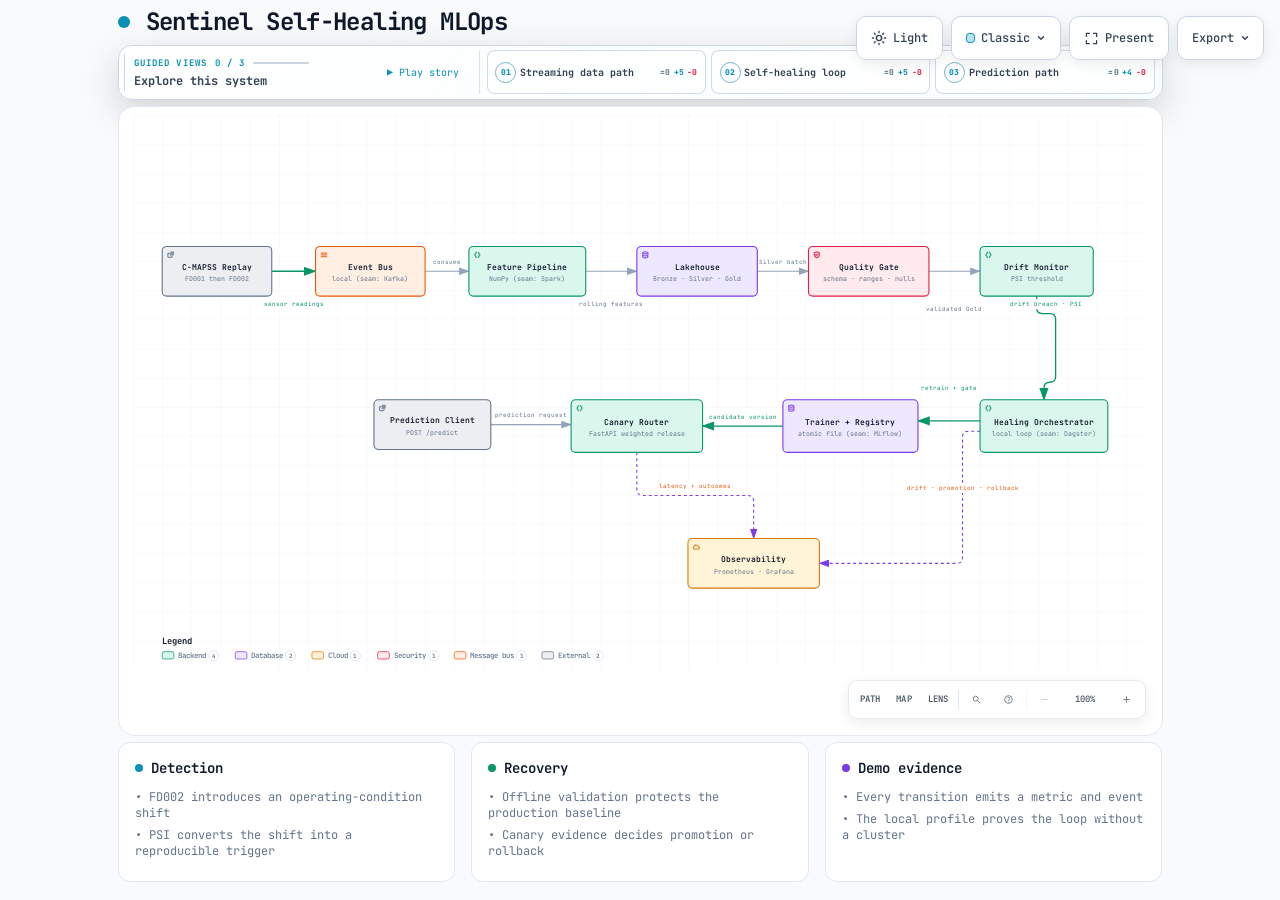
==== commit a89627c2: "feat(web): add demo preview fallback, GitHub repo link, and architecture copy alignment" ====
--- a/architecture.html
+++ b/architecture.html
@@ -5058,8 +5058,8 @@
         <text data-detail="context" x="115" y="228" class="t-muted" font-size="9" text-anchor="middle">FD001 then FD002</text>
         </g>
 
-        <g id="node-event-bus" data-node-id="event-bus" data-node-label="Event Bus" tabindex="0" role="button" aria-label="Focus Event Bus, Kafka / Redpanda, Architecture component" aria-pressed="false" data-node-kind="messagebus" data-node-sublabel="Kafka / Redpanda" data-node-context="Architecture component">
-          <title>Event Bus · Kafka / Redpanda · Architecture component</title>
+        <g id="node-event-bus" data-node-id="event-bus" data-node-label="Event Bus" tabindex="0" role="button" aria-label="Focus Event Bus, local (seam: Kafka), Architecture component" aria-pressed="false" data-node-kind="messagebus" data-node-sublabel="local (seam: Kafka)" data-node-context="Architecture component">
+          <title>Event Bus · local (seam: Kafka) · Architecture component</title>
           <rect x="250" y="180" width="150" height="68" rx="6" class="c-mask"/>
           <rect x="250" y="180" width="150" height="68" rx="6" class="c-messagebus" stroke-width="1.5"/>
           <g aria-hidden="true" data-semantic-sigil="messagebus" class="semantic-sigil s-messagebus" transform="translate(256 186) scale(0.6875)">
@@ -5069,18 +5069,18 @@
             <circle cx="7" cy="11.5" r="1" class="sigil-fill"/>
           </g>
           <text data-node-label="" data-detail-anchor="" x="325" y="212" class="t-primary" font-size="11" font-weight="600" text-anchor="middle">Event Bus</text>
-        <text data-detail="context" x="325" y="228" class="t-muted" font-size="9" text-anchor="middle">Kafka / Redpanda</text>
+        <text data-detail="context" x="325" y="228" class="t-muted" font-size="9" text-anchor="middle">local (seam: Kafka)</text>
         </g>
 
-        <g id="node-feature-pipeline" data-node-id="feature-pipeline" data-node-label="Feature Pipeline" tabindex="0" role="button" aria-label="Focus Feature Pipeline, Spark / local adapter, Architecture component" aria-pressed="false" data-node-kind="backend" data-node-sublabel="Spark / local adapter" data-node-context="Architecture component">
-          <title>Feature Pipeline · Spark / local adapter · Architecture component</title>
+        <g id="node-feature-pipeline" data-node-id="feature-pipeline" data-node-label="Feature Pipeline" tabindex="0" role="button" aria-label="Focus Feature Pipeline, NumPy (seam: Spark), Architecture component" aria-pressed="false" data-node-kind="backend" data-node-sublabel="NumPy (seam: Spark)" data-node-context="Architecture component">
+          <title>Feature Pipeline · NumPy (seam: Spark) · Architecture component</title>
           <rect x="460" y="180" width="160" height="68" rx="6" class="c-mask"/>
           <rect x="460" y="180" width="160" height="68" rx="6" class="c-backend" stroke-width="1.5"/>
           <g aria-hidden="true" data-semantic-sigil="backend" class="semantic-sigil s-backend" transform="translate(466 186) scale(0.6875)">
             <path d="M6 3 3 8l3 5M10 3l3 5-3 5"/>
           </g>
           <text data-node-label="" data-detail-anchor="" x="540" y="212" class="t-primary" font-size="11" font-weight="600" text-anchor="middle">Feature Pipeline</text>
-        <text data-detail="context" x="540" y="228" class="t-muted" font-size="9" text-anchor="middle">Spark / local adapter</text>
+        <text data-detail="context" x="540" y="228" class="t-muted" font-size="9" text-anchor="middle">NumPy (seam: Spark)</text>
         </g>
 
         <g id="node-lakehouse" data-node-id="lakehouse" data-node-label="Lakehouse" tabindex="0" role="button" aria-label="Focus Lakehouse, Bronze · Silver · Gold, Architecture component" aria-pressed="false" data-node-kind="database" data-node-sublabel="Bronze · Silver · Gold" data-node-context="Architecture component">
@@ -5118,19 +5118,19 @@
         <text data-detail="context" x="1237.5" y="228" class="t-muted" font-size="9" text-anchor="middle">PSI threshold</text>
         </g>
 
-        <g id="node-orchestrator" data-node-id="orchestrator" data-node-label="Healing Orchestrator" tabindex="0" role="button" aria-label="Focus Healing Orchestrator, Dagster / local adapter, Architecture component" aria-pressed="false" data-node-kind="backend" data-node-sublabel="Dagster / local adapter" data-node-context="Architecture component">
-          <title>Healing Orchestrator · Dagster / local adapter · Architecture component</title>
+        <g id="node-orchestrator" data-node-id="orchestrator" data-node-label="Healing Orchestrator" tabindex="0" role="button" aria-label="Focus Healing Orchestrator, local loop (seam: Dagster), Architecture component" aria-pressed="false" data-node-kind="backend" data-node-sublabel="local loop (seam: Dagster)" data-node-context="Architecture component">
+          <title>Healing Orchestrator · local loop (seam: Dagster) · Architecture component</title>
           <rect x="1160" y="390" width="175" height="72" rx="6" class="c-mask"/>
           <rect x="1160" y="390" width="175" height="72" rx="6" class="c-backend" stroke-width="1.5"/>
           <g aria-hidden="true" data-semantic-sigil="backend" class="semantic-sigil s-backend" transform="translate(1166 396) scale(0.6875)">
             <path d="M6 3 3 8l3 5M10 3l3 5-3 5"/>
           </g>
           <text data-node-label="" data-detail-anchor="" x="1247.5" y="424" class="t-primary" font-size="11" font-weight="600" text-anchor="middle">Healing Orchestrator</text>
-        <text data-detail="context" x="1247.5" y="440" class="t-muted" font-size="9" text-anchor="middle">Dagster / local adapter</text>
+        <text data-detail="context" x="1247.5" y="440" class="t-muted" font-size="9" text-anchor="middle">local loop (seam: Dagster)</text>
         </g>
 
-        <g id="node-trainer-registry" data-node-id="trainer-registry" data-node-label="Trainer + Registry" tabindex="0" role="button" aria-label="Focus Trainer + Registry, validate · version · alias, Architecture component" aria-pressed="false" data-node-kind="database" data-node-sublabel="validate · version · alias" data-node-context="Architecture component">
-          <title>Trainer + Registry · validate · version · alias · Architecture component</title>
+        <g id="node-trainer-registry" data-node-id="trainer-registry" data-node-label="Trainer + Registry" tabindex="0" role="button" aria-label="Focus Trainer + Registry, atomic file (seam: MLflow), Architecture component" aria-pressed="false" data-node-kind="database" data-node-sublabel="atomic file (seam: MLflow)" data-node-context="Architecture component">
+          <title>Trainer + Registry · atomic file (seam: MLflow) · Architecture component</title>
           <rect x="890" y="390" width="185" height="72" rx="6" class="c-mask"/>
           <rect x="890" y="390" width="185" height="72" rx="6" class="c-database" stroke-width="1.5"/>
           <g aria-hidden="true" data-semantic-sigil="database" class="semantic-sigil s-database" transform="translate(896 396) scale(0.6875)">
@@ -5138,7 +5138,7 @@
             <path d="M3 4v8c0 1.1 2.2 2 5 2s5-.9 5-2V4M3 8c0 1.1 2.2 2 5 2s5-.9 5-2"/>
           </g>
           <text data-node-label="" data-detail-anchor="" x="982.5" y="424" class="t-primary" font-size="11" font-weight="600" text-anchor="middle">Trainer + Registry</text>
-        <text data-detail="context" x="982.5" y="440" class="t-muted" font-size="9" text-anchor="middle">validate · version · alias</text>
+        <text data-detail="context" x="982.5" y="440" class="t-muted" font-size="9" text-anchor="middle">atomic file (seam: MLflow)</text>
         </g>
 
         <g id="node-canary-router" data-node-id="canary-router" data-node-label="Canary Router" tabindex="0" role="button" aria-label="Focus Canary Router, FastAPI weighted release, Architecture component" aria-pressed="false" data-node-kind="backend" data-node-sublabel="FastAPI weighted release" data-node-context="Architecture component">
